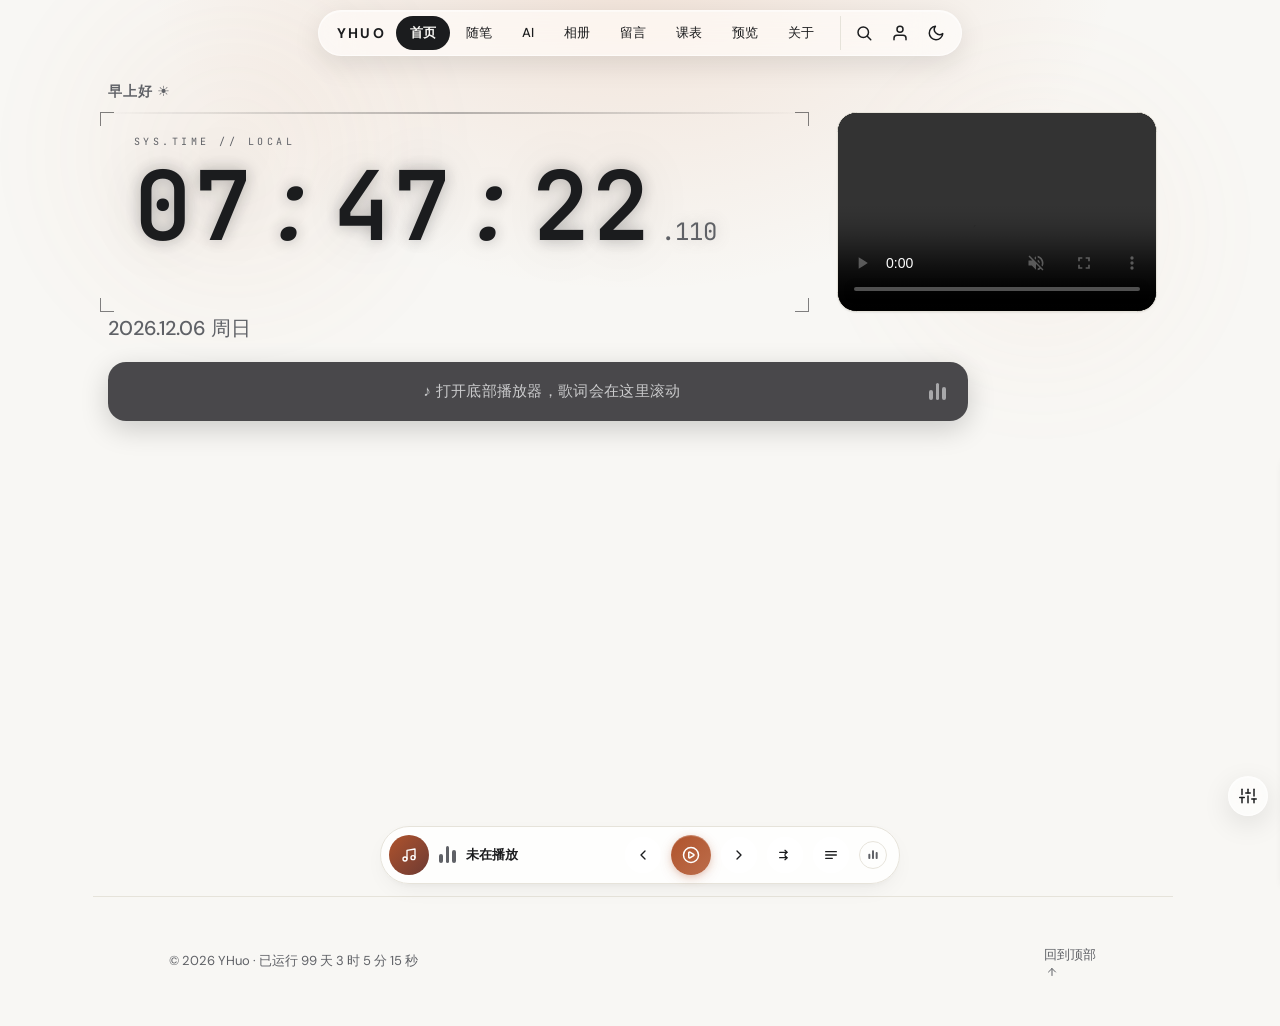
==== index.html @ 3210d2d3 "「前台」主题色板升级为迷你主题预览卡——13 枚纯色圆点改「上条主题色+下底纸底」双色小卡（36×30，现代款圆角/复古四款直角 .sw-retro），一眼看出点了之后页面长什么样；色板行下新增「当前" ====
<!DOCTYPE html>
<html lang="zh-CN" class="light" data-page="home">
<head>
  <meta charset="UTF-8">
  <meta name="viewport" content="width=device-width, initial-scale=1.0">
  <meta name="description" content="YHuo 的个人主页：工具、随笔、课表、AI 助手、音乐，都在这里。">
  <meta property="og:title" content="YHuo — 个人主页">
  <meta property="og:description" content="YHuo 的个人主页：工具、随笔、课表、AI 助手、音乐，都在这里。">
  <meta property="og:type" content="website">
  <meta property="og:url" content="https://190963.xyz/">
  <meta property="og:image" content="https://190963.xyz/images/og-banner.jpg">
  <meta name="twitter:card" content="summary_large_image">
  <link rel="canonical" href="https://190963.xyz/">
  <meta name="theme-color" media="(prefers-color-scheme: light)" content="#f8f7f4">
  <meta name="theme-color" media="(prefers-color-scheme: dark)" content="#000000">
  <link rel="alternate" type="application/rss+xml" title="YHuo 随笔与更新" href="/feed.xml">
  <link rel="icon" type="image/png" href="/assets/icons/favicon.png">
  <link rel="apple-touch-icon" href="/assets/icons/apple-touch-icon.png">
  <title>YHuo — 个人主页</title>
  <!-- 悬停预取（Speculation Rules API，2026-09-10 性能批次）：moderate=悬停/指针按下才预取，保守不费流量；
       document 规则默认只匹配同源文档链接，HTML 是 GET 静态无副作用预取安全，/admin/* 会触发会话故排除，
       /api 是 XHR 不会被命中；不支持的浏览器静默忽略。八页外壳同步块（坑 23），改请八处同步 -->
  <script type="speculationrules">{"prefetch":[{"source":"document","where":{"and":[{"href_matches":"/*"},{"not":{"href_matches":"/admin/*"}}]},"eagerness":"moderate"},{"source":"list","urls":["/docs/","/ai/","/board/","/schedule/","/blog/","/notes/","/album/"],"eagerness":"immediate"}]}</script>
  <link rel="preconnect" href="https://fonts.googleapis.com">
  <link rel="preconnect" href="https://fonts.gstatic.com" crossorigin>
  <link href="https://fonts.googleapis.com/css2?family=DM+Sans:ital,opsz,wght@0,9..40,100..1000;1,9..40,100..1000&family=JetBrains+Mono:wght@100..800&display=swap" rel="stylesheet">
  <!-- 首屏防白闪引导色（2026-09-10 性能批次）：只垫 html 底色防样式加载前白闪，与 site.css 背景变量
       保持一致（:root --background=#f8f7f4 / .dark --background-900=#000000，底色与光晕都画在 html
       画布层、body 透明），改动记得同步；刻意不做完整 critical CSS——抽取越多与 site.css 漂移风险越大 -->
  <style id="boot-css">html{background:#f8f7f4}html.dark{background:#000000}html.dark #iconMoon{display:none}html.dark #iconSun{display:inline}</style>
  <!-- 原为 <style type="text/tailwindcss"> + @theme inline，2026-09-15 摘除 Tailwind 浏览器
       运行时编译器（jsdelivr CDN 同步阻塞，且全站经审计零工具类、@theme 变量无外部消费者）：
       变量块改 :root 原样保留，@layer base preflight 是合法原生 CSS；改这段仍要八页同步（坑 23）-->
<style>
    :root {
      --color-background: var(--apple-background);
      --color-foreground: var(--apple-foreground);
      --color-card: var(--apple-card);
      --color-card-foreground: var(--apple-card-foreground);
      --color-popover: var(--apple-popover);
      --color-popover-foreground: var(--apple-popover-foreground);
      --color-primary: var(--apple-primary);
      --color-primary-foreground: var(--apple-primary-foreground);
      --color-secondary: var(--apple-secondary);
      --color-secondary-foreground: var(--apple-secondary-foreground);
      --color-muted: var(--apple-muted);
      --color-muted-foreground: var(--apple-muted-foreground);
      --color-accent: var(--apple-accent);
      --color-accent-foreground: var(--apple-accent-foreground);
      --color-destructive: var(--apple-destructive);
      --color-destructive-foreground: var(--apple-destructive-foreground);
      --color-border: var(--apple-border);
      --color-input: var(--apple-input);
      --color-ring: var(--apple-ring);
      --radius: var(--apple-radius, 1.2rem);
      --radius-sm: calc(var(--apple-radius, 1.2rem) * 0.6);
      --radius-md: calc(var(--apple-radius, 1.2rem) * 0.85);
      --radius-lg: var(--apple-radius, 1.2rem);
      --radius-xl: calc(var(--apple-radius, 1.2rem) * 1.2);
      --font-sans: DM Sans, ui-sans-serif, sans-serif, system-ui;
      --font-mono: JetBrains Mono, monospace;
      --shadow-sm: 0 1px 2px 0 rgb(0 0 0 / 0.05);
      --shadow: 0 1px 2px -1px rgb(0 0 0 / 0.06), 0 1px 2px -1px rgb(0 0 0 / 0.05);
      --shadow-md: 0 4px 8px -2px rgb(0 0 0 / 0.06), 0 2px 4px -2px rgb(0 0 0 / 0.05);
      --shadow-lg: 0 8px 24px -8px rgb(0 0 0 / 0.08), 0 4px 8px -4px rgb(0 0 0 / 0.05);
      --shadow-xl: 0 16px 40px -10px rgb(0 0 0 / 0.10), 0 8px 16px -8px rgb(0 0 0 / 0.06);
    }
    @layer base {
      *, *::before, *::after { box-sizing: border-box; }
      html { -webkit-text-size-adjust: 100%; tab-size: 4; }
      body { margin: 0; background: var(--apple-background); color: var(--apple-foreground); font-family: var(--font-sans); -webkit-font-smoothing: antialiased; -moz-osx-font-smoothing: grayscale; }
      hr { height: 0; color: inherit; border-top-width: 1px; }
      abbr:where([title]) { text-decoration: underline dotted; }
      h1, h2, h3, h4, h5, h6 { font-size: inherit; font-weight: inherit; }
      a { color: inherit; text-decoration: inherit; }
      b, strong { font-weight: bolder; }
      code, kbd, samp, pre { font-family: var(--font-mono); font-size: 1em; }
      small { font-size: 80%; }
      sub, sup { font-size: 75%; line-height: 0; position: relative; vertical-align: baseline; }
      sub { bottom: -0.25em; }
      sup { top: -0.5em; }
      table { text-indent: 0; border-color: inherit; border-collapse: collapse; }
      button, input, optgroup, select, textarea { font-family: inherit; font-feature-settings: inherit; font-variation-settings: inherit; font-size: 100%; font-weight: inherit; line-height: inherit; color: inherit; margin: 0; padding: 0; }
      button, select { text-transform: none; }
      button, [type='button'], [type='reset'], [type='submit'] { -webkit-appearance: button; }
      ::-webkit-file-upload-button { -webkit-appearance: button; font: inherit; }
      :-moz-focusring { outline: auto; }
      :-moz-ui-invalid { box-shadow: none; }
      progress { vertical-align: baseline; }
      ::-webkit-inner-spin-button, ::-webkit-outer-spin-button { height: auto; }
      [type='search'] { -webkit-appearance: textfield; outline-offset: -2px; }
      ::-webkit-search-decoration { -webkit-appearance: none; }
      summary { display: list-item; }
      blockquote, dl, dd, h1, h2, h3, h4, h5, h6, hr, figure, p, pre { margin: 0; }
      fieldset { margin: 0; padding: 0; }
      legend { padding: 0; }
      ol, ul, menu { list-style: none; margin: 0; padding: 0; }
      dialog { padding: 0; }
      textarea { resize: vertical; }
      input::placeholder, textarea::placeholder { opacity: 1; color: color-mix(in srgb, currentColor 50%, transparent); }
      button, [role="button"] { cursor: pointer; }
      :disabled { cursor: default; }
      img, svg, video, canvas, audio, iframe, embed, object { display: block; vertical-align: middle; }
      img, video { max-width: 100%; height: auto; }
      [hidden]:where(:not([hidden="until-found"])) { display: none !important; }
    }
  </style>
  <link rel="stylesheet" href="/assets/site.css">
  <script>
    // 功能开关首屏预隐藏：读上次缓存的 flags，在 body 渲染前给 <html> 打 ff-* 类，关掉的界面/模块从第一帧就不出现。
    // 缓存由 applyFeatureFlags（/api/settings）与 fetchAiConfig（/api/ai/config）每次成功拉取后刷新；
    // 首次到访无缓存：先打 ff-*-boot-hide 把可选功能藏住（默认先藏、配置到了再放行），
    // settings/AI 配置到达后由 applyFeatureFlags/fetchAiConfig 摘掉；接口失败或 3 秒超时兜底放行。
    try {
      var _ff = JSON.parse(localStorage.getItem('yhuoFlags') || 'null');
      window.__FF_CACHE = (_ff && typeof _ff === 'object') ? _ff : null; // 同步暴露：pjax 关页守卫等启动期判断按缓存先行
      var _fc = document.documentElement.classList;
      // 深色主题首屏预应用（与 common.js applyTheme 同口径：存了用存的，没存跟系统）：
      // 主题原本要等 common.js 才落地，深色用户整页加载会先闪一帧浅色底
      try {
        var _th = localStorage.getItem('apple-theme');
        if (_th === 'dark' || (!_th && window.matchMedia && matchMedia('(prefers-color-scheme: dark)').matches)) _fc.add('dark');
      } catch (e2) {}
      var _hasFlags = false;
      if (_ff && typeof _ff === 'object') {
        _hasFlags = true;
        if (_ff.docs === false) _fc.add('ff-docs-off');
        if (_ff.album === false) _fc.add('ff-album-off');
        if (_ff.video === false) _fc.add('ff-video-off');
      }
      var _ai = localStorage.getItem('yhuoAiOff');
      if (_ai === '1') _fc.add('ff-ai-off');
      if (!_hasFlags) _fc.add('ff-boot-hide');
      if (_ai !== '0' && _ai !== '1') _fc.add('ff-ai-boot-hide');
      // 播放器样式首屏预切：上次是"悬浮播放器"就先挂 using-blog-player（藏迷你条），
      // 配置到达后由 applyPlayerMode 校正，防迷你条先闪一下再换
      if (localStorage.getItem('yhuoPlayerMode') === 'blog') _fc.add('using-blog-player');
      // 滚动模糊揭示门控（common.js 顶部同名模块 / site.css「滚动模糊揭示」段）：JS 可用且未开启
      // 「减少动态效果」才打 fx-reveal，CSS 只认这个类——无 JS 内容常显；common.js 启动会打
      // __fxRevealBoot 标记，3 秒没等到就摘类兜底放行（防脚本加载失败把内容永远藏住）
      if (window.matchMedia && !matchMedia('(prefers-reduced-motion: reduce)').matches) {
        _fc.add('fx-reveal');
        setTimeout(function () { if (!window.__fxRevealBoot) _fc.remove('fx-reveal'); }, 3000);
      }
      setTimeout(function () { _fc.remove('ff-boot-hide', 'ff-ai-boot-hide'); }, 3000); // 兜底：接口无响应也放行
    } catch (e) {}
  </script>
  <script>
    // 全屏开场动画·首帧判定（2026-10-04，八页外壳同步，坑 23；2026-10-06 四处修订）
    //
    // ⚠️⚠️ 临时改法：本地测试用「每次进入都演」——2026-10-06 站长要求（原本是会话一次）
    //    做法= 摘掉 yhuoIntroDone 会话旗标的读写两行。回退= 把下面 if 里的
    //      '&& !sessionStorage.getItem(...)' 与 setItem 那行加回来（见 git diff 里的删除行）。
    //    ⚠️ 这个改法只适合本地反复看效果，**上线前必须回退**，否则真实访客每次刷新都被挡 1.1 秒。
    //
    // 判定在这里做——不是带锚点的深链（#note-<id> 等分享落地不垫演出）、没开「减少动态效果」、
    // 后台功能开关未关掉开场动画（读上面功能开关块已同步暴露的 window.__FF_CACHE.intro，缺省开；
    // 首访无缓存时按开处理——与 docs/album/weather 等既有开关同一套机制），才给 <html> 打
    // intro-pending：site.css「开场动画」段的封面（纸底+暖橙光晕，与画布层同源）从第一帧盖住站点；
    // 字标与揭幕由 common.js 开场段接管。pjax 换页不整页加载天然不触发。
    // 下面这段 9 秒定时器是自含兜底（不依赖 common.js、到点无条件拆解，不读任何信号类）：
    // 万一脚本整个没加载出来，封面最多捂 9 秒必拆，绝不把站点捂死；正常编排约 1.1 秒就拆完，
    // 这个定时器到点只是空跑。
    try {
      if (!(window.__FF_CACHE && window.__FF_CACHE.intro === false) && !location.hash
        && !(window.matchMedia && matchMedia('(prefers-reduced-motion: reduce)').matches)) {
        document.documentElement.classList.add('intro-pending');
        setTimeout(function () {
          document.documentElement.classList.remove('intro-pending', 'intro-out', 'intro-skip');
          var _iv = document.getElementById('introRoot');
          if (_iv && _iv.parentNode) _iv.parentNode.removeChild(_iv);
        }, 9000);
      }
    } catch (e) {}
  </script>
</head>
<body>

  <!-- 阅读进度条 -->
  <div class="progress-bar" id="progressBar" role="progressbar" aria-label="阅读进度"></div>

  <!-- 自定义背景层 -->
  <div class="bg-layer" id="bgLayer" aria-hidden="true"><div class="bg-dim" id="bgDimLayer"></div></div>
  <div class="fx-meteors" data-fx-meteors aria-hidden="true"></div>

  <!-- 顶部导航：居中悬浮胶囊（毛玻璃 + 内高光，滚动加深投影）；胶囊外区域点击穿透 -->
  <header class="site-header" id="siteHeader">
    <div class="header-pill">
      <button class="nav-toggle" id="navToggle" type="button" aria-label="打开导航菜单" aria-expanded="false" aria-controls="navDrawer">
        <svg width="18" height="18" viewBox="0 0 24 24" fill="none" stroke="currentColor" stroke-width="2" stroke-linecap="round" stroke-linejoin="round" aria-hidden="true"><path d="M4 7h16M4 12h16M4 17h16"/></svg>
      </button>
      <a class="logo" href="/" aria-label="回到首页">YHuo</a>
    <nav class="site-nav" aria-label="主导航">
      <a href="/" class="nav-link active" data-target="home" aria-current="page">首页</a>
      <a href="/notes/" class="nav-link" id="notesBtn">随笔</a>
      <a href="/ai/" class="nav-link ai-entry" id="aiBtn">AI</a>
      <a href="/album/" class="nav-link" id="albumBtn">相册</a>
      <a href="/board/" class="nav-link" id="boardBtn">留言</a>
      <a href="/schedule/" class="nav-link" id="scheduleBtn">课表</a>
      <a href="/blog/" class="nav-link" id="blogBtn">预览</a>
      <a href="/docs/" class="nav-link" id="docsBtn">关于</a>
    </nav>
      <div class="header-actions">
        <button class="search-toggle" id="searchToggle" type="button" aria-label="搜索（Ctrl+K）" title="搜索（Ctrl+K）">
          <svg width="18" height="18" viewBox="0 0 24 24" fill="none" stroke="currentColor" stroke-width="2" stroke-linecap="round" stroke-linejoin="round" aria-hidden="true"><circle cx="11" cy="11" r="7"/><path d="m21 21-4.3-4.3"/></svg>
        </button>
        <button class="login-toggle" id="loginToggle" type="button" aria-label="登录选项" title="登录选项">
          <svg class="login-default-icon" width="18" height="18" viewBox="0 0 24 24" fill="none" stroke="currentColor" stroke-width="2" stroke-linecap="round" stroke-linejoin="round" aria-hidden="true"><path d="M20 21v-2a4 4 0 0 0-4-4H8a4 4 0 0 0-4 4v2"/><circle cx="12" cy="7" r="4"/></svg>
          <span class="avatar-letter" id="avatarLetter" aria-hidden="true"></span>
          <img class="avatar-img" id="avatarImg" alt="">
        </button>
        <button class="theme-toggle" id="themeToggle" type="button" aria-label="切换深色模式">
        <span id="iconMoon" class="svg-icon" width="18" height="18" aria-hidden="true">
          <svg width="18" height="18" viewBox="0 0 24 24" fill="none" stroke="currentColor" stroke-width="2" stroke-linecap="round" stroke-linejoin="round"><path d="M21 12.79A9 9 0 1 1 11.21 3 7 7 0 0 0 21 12.79z"/></svg>
        </span>
        <span id="iconSun" class="svg-icon" width="18" height="18" aria-hidden="true" hidden>
          <svg width="18" height="18" viewBox="0 0 24 24" fill="none" stroke="currentColor" stroke-width="2" stroke-linecap="round" stroke-linejoin="round"><circle cx="12" cy="12" r="4"/><path d="M12 2v2M12 20v2M4.93 4.93l1.41 1.41M17.66 17.66l1.41 1.41M2 12h2M20 12h2M6.34 17.66l-1.41 1.41M19.07 4.93l-1.41 1.41"/></svg>
        </span>
      </button>
      </div>
    </div>
  </header>

  <!-- 窄屏导航抽屉（≤900px 汉堡唤出，与后台窄屏侧栏抽屉同模式；>900px 纯 CSS 藏起不可用） -->
  <div class="nav-drawer-mask" id="navDrawerMask" aria-hidden="true"></div>
  <aside class="nav-drawer" id="navDrawer" aria-label="导航菜单" aria-hidden="true">
    <div class="nav-drawer-head">
      <span class="nav-drawer-logo">YHuo</span>
      <button class="nav-drawer-close" id="navDrawerClose" type="button" aria-label="关闭导航菜单">
        <svg width="18" height="18" viewBox="0 0 24 24" fill="none" stroke="currentColor" stroke-width="2" stroke-linecap="round" stroke-linejoin="round" aria-hidden="true"><path d="M18 6 6 18M6 6l12 12"/></svg>
      </button>
    </div>
    <nav class="nav-drawer-links" aria-label="站内页面">
      <a href="/" class="nav-drawer-link" data-target="home"><svg class="nav-drawer-ico" width="18" height="18" viewBox="0 0 24 24" fill="none" stroke="currentColor" stroke-width="2" stroke-linecap="round" stroke-linejoin="round" aria-hidden="true"><path d="M3 10.5 12 3l9 7.5"/><path d="M5 9.5V21h5v-6h4v6h5V9.5"/></svg><span>首页</span><svg class="nav-drawer-chev" width="14" height="14" viewBox="0 0 24 24" fill="none" stroke="currentColor" stroke-width="2" stroke-linecap="round" stroke-linejoin="round" aria-hidden="true"><path d="m9 18 6-6-6-6"/></svg></a>
      <a href="/notes/" class="nav-drawer-link" data-target="notes"><svg class="nav-drawer-ico" width="18" height="18" viewBox="0 0 24 24" fill="none" stroke="currentColor" stroke-width="2" stroke-linecap="round" stroke-linejoin="round" aria-hidden="true"><path d="M12 20h9"/><path d="M16.5 3.5a2.1 2.1 0 0 1 3 3L7 19l-4 1 1-4Z"/></svg><span>随笔</span><svg class="nav-drawer-chev" width="14" height="14" viewBox="0 0 24 24" fill="none" stroke="currentColor" stroke-width="2" stroke-linecap="round" stroke-linejoin="round" aria-hidden="true"><path d="m9 18 6-6-6-6"/></svg></a>
      <a href="/ai/" class="nav-drawer-link" data-target="ai"><svg class="nav-drawer-ico" width="18" height="18" viewBox="0 0 24 24" fill="none" stroke="currentColor" stroke-width="2" stroke-linecap="round" stroke-linejoin="round" aria-hidden="true"><path d="M12 3l1.9 5.1L19 10l-5.1 1.9L12 17l-1.9-5.1L5 10l5.1-1.9Z"/><path d="M19 15l.7 1.8L21.5 17.5l-1.8.7L19 20l-.7-1.8L16.5 17.5l1.8-.7Z"/></svg><span>AI</span><svg class="nav-drawer-chev" width="14" height="14" viewBox="0 0 24 24" fill="none" stroke="currentColor" stroke-width="2" stroke-linecap="round" stroke-linejoin="round" aria-hidden="true"><path d="m9 18 6-6-6-6"/></svg></a>
      <a href="/album/" class="nav-drawer-link" data-target="album"><svg class="nav-drawer-ico" width="18" height="18" viewBox="0 0 24 24" fill="none" stroke="currentColor" stroke-width="2" stroke-linecap="round" stroke-linejoin="round" aria-hidden="true"><rect x="3" y="3" width="18" height="18" rx="2"/><circle cx="8.5" cy="8.5" r="1.5"/><path d="m21 15-5-5L5 21"/></svg><span>相册</span><svg class="nav-drawer-chev" width="14" height="14" viewBox="0 0 24 24" fill="none" stroke="currentColor" stroke-width="2" stroke-linecap="round" stroke-linejoin="round" aria-hidden="true"><path d="m9 18 6-6-6-6"/></svg></a>
      <a href="/board/" class="nav-drawer-link" data-target="board"><svg class="nav-drawer-ico" width="18" height="18" viewBox="0 0 24 24" fill="none" stroke="currentColor" stroke-width="2" stroke-linecap="round" stroke-linejoin="round" aria-hidden="true"><path d="M21 15a2 2 0 0 1-2 2H7l-4 4V5a2 2 0 0 1 2-2h14a2 2 0 0 1 2 2z"/></svg><span>留言</span><svg class="nav-drawer-chev" width="14" height="14" viewBox="0 0 24 24" fill="none" stroke="currentColor" stroke-width="2" stroke-linecap="round" stroke-linejoin="round" aria-hidden="true"><path d="m9 18 6-6-6-6"/></svg></a>
      <a href="/schedule/" class="nav-drawer-link" data-target="schedule"><svg class="nav-drawer-ico" width="18" height="18" viewBox="0 0 24 24" fill="none" stroke="currentColor" stroke-width="2" stroke-linecap="round" stroke-linejoin="round" aria-hidden="true"><path d="M8 2v4M16 2v4M3 10h18"/><rect x="3" y="4" width="18" height="18" rx="2"/></svg><span>课表</span><svg class="nav-drawer-chev" width="14" height="14" viewBox="0 0 24 24" fill="none" stroke="currentColor" stroke-width="2" stroke-linecap="round" stroke-linejoin="round" aria-hidden="true"><path d="m9 18 6-6-6-6"/></svg></a>
      <a href="/blog/" class="nav-drawer-link" data-target="blog"><svg class="nav-drawer-ico" width="18" height="18" viewBox="0 0 24 24" fill="none" stroke="currentColor" stroke-width="2" stroke-linecap="round" stroke-linejoin="round" aria-hidden="true"><path d="M1 12s4-8 11-8 11 8 11 8-4 8-11 8-11-8-11-8z"/><circle cx="12" cy="12" r="3"/></svg><span>预览</span><svg class="nav-drawer-chev" width="14" height="14" viewBox="0 0 24 24" fill="none" stroke="currentColor" stroke-width="2" stroke-linecap="round" stroke-linejoin="round" aria-hidden="true"><path d="m9 18 6-6-6-6"/></svg></a>
      <a href="/docs/" class="nav-drawer-link" data-target="docs"><svg class="nav-drawer-ico" width="18" height="18" viewBox="0 0 24 24" fill="none" stroke="currentColor" stroke-width="2" stroke-linecap="round" stroke-linejoin="round" aria-hidden="true"><circle cx="12" cy="12" r="10"/><path d="M12 16v-4M12 8h.01"/></svg><span>关于</span><svg class="nav-drawer-chev" width="14" height="14" viewBox="0 0 24 24" fill="none" stroke="currentColor" stroke-width="2" stroke-linecap="round" stroke-linejoin="round" aria-hidden="true"><path d="m9 18 6-6-6-6"/></svg></a>
    </nav>
    <div class="nav-drawer-foot" aria-hidden="true">© YHuo</div>
  </aside>

  <main class="page-main">
    <!-- 顶部锚点 -->
    <div id="home"></div>

      <!-- Hero / 时钟区域 -->
      <section class="hero-section" aria-label="本地时间">
        <!-- 视差光斑：纯装饰，默认态全在 CSS（site.css 末段）；指针跟随在 common.js 首页模块——
             transform 只加在光斑自身（普通绝对定位、无 fixed 后代），绝不加到 hero 容器/main（坑 22/28） -->
        <i class="hero-glow hero-glow--clock" aria-hidden="true"></i>
        <i class="hero-glow hero-glow--video" aria-hidden="true"></i>
        <p class="hero-greeting" id="heroGreeting">你好</p>
        <div class="hero-row">
          <div class="clock-hud">
            <i class="hud-corner tl" aria-hidden="true"></i><i class="hud-corner tr" aria-hidden="true"></i><i class="hud-corner bl" aria-hidden="true"></i><i class="hud-corner br" aria-hidden="true"></i>
            <p class="hud-label">SYS.TIME // LOCAL</p>
            <div class="clock-display">
              <span class="clock-seg" id="clockH">00</span><i class="clock-colon">:</i><span class="clock-seg" id="clockM">00</span><i class="clock-colon">:</i><span class="clock-seg" id="clockS">00</span><span class="clock-ms" id="clockMs">.000</span>
            </div>
            <span class="scanline" aria-hidden="true"></span>
          </div>
          <!-- 视频轮播卡片：video 文件夹里的视频依次循环播放 -->
          <div class="video-box">
            <video id="homeVideo" muted playsinline controls preload="metadata"></video>
          </div>
        </div>
        <p class="clock-date" id="clockDate">--</p>
        <!-- 今日印记（2026-09-17，创意集 1.2/1.3）：节气红章 + 流星雨极大预告，common.js 按当日历法填充；
             平日整块保持 hidden（hidden 属性控制显隐）；元素只在首页 main 里，不进外壳（坑 23 免同步） -->
        <div class="hero-marks" id="heroMarks" hidden></div>
        <!-- 天气胶囊：Open-Meteo 免费接口，点击换城市；加载失败静默隐藏 -->
        <button class="weather-chip" id="weatherChip" type="button" title="点击更换城市">
          <span class="weather-icon" id="weatherIcon" aria-hidden="true">☀️</span>
          <span class="weather-text" id="weatherText">--</span>
        </button>
        <p class="hero-quote" id="heroQuote"><span id="heroQuoteText"></span><i class="hq-cursor" aria-hidden="true"></i></p>
        <!-- 歌词横条：播放时显示同步歌词（后台曲库自带的 .lrc 或 music/ 同名 .lrc），打字机逐字打出当前句；
             无歌词降级显示歌名占位；从未播放时显示待机提示（一言在上方胶囊，不在此重复） -->
        <div class="lyric-bar" id="lyricBar" role="status" aria-live="polite">
          <span class="lyric-dots" id="lyricDots" aria-hidden="true"><i></i><i></i><i></i><i></i><i></i></span>
          <span class="lyric-line"><span id="lyricText"></span><i class="lyric-cursor" id="lyricCursor" aria-hidden="true"></i></span>
          <span class="lyric-eq" aria-hidden="true"><i></i><i></i><i></i></span>
        </div>
      </section>

      <!-- 首页内容区（2026-09-11）：hero 之下的「门面」层——最新随笔 / 快捷入口 / 站点数据行。
           数据全部异步：随笔走 /api/notes → notes/notes.json 回落（与随笔页同一条数据链），
           统计走 /api/summary（与关于页数据卡同源）；失败各自静默收起，不阻塞首屏。
           只动首页 main，不碰八页外壳（坑 23 免同步）；.apple-card 自动进滚动模糊揭示清单 -->
      <section class="home-lower" id="homeLower" aria-label="站点内容与快捷入口">
        <div class="home-lower-grid">
          <div class="apple-card home-notes-card" id="homeNotesCard">
            <div class="card-padding">
              <p class="card-eyebrow">最新随笔 · NOTES</p>
              <ul class="home-notes-list is-loading" id="homeNotesList" aria-label="最新随笔">
                <li aria-hidden="true"></li><li aria-hidden="true"></li><li aria-hidden="true"></li>
              </ul>
              <p class="empty-hint" id="homeNotesEmpty" hidden>随笔清单加载失败。</p>
              <a class="home-more-link" href="/notes/">去随笔页看全部 →</a>
            </div>
          </div>
          <div class="apple-card home-entry-card">
            <div class="card-padding">
              <p class="card-eyebrow">快捷入口 · EXPLORE</p>
              <div class="home-entry-grid">
                <a class="home-entry" href="/notes/" data-target="notes">
                  <svg width="17" height="17" viewBox="0 0 24 24" fill="none" stroke="currentColor" stroke-width="2" stroke-linecap="round" stroke-linejoin="round" aria-hidden="true"><path d="M12 20h9"/><path d="M16.5 3.5a2.1 2.1 0 0 1 3 3L7 19l-4 1 1-4Z"/></svg>
                  <span class="he-name">随笔</span>
                  <span class="he-desc">碎碎念与日常记录</span>
                  <span class="he-arrow" aria-hidden="true">↗</span>
                </a>
                <a class="home-entry" href="/board/" data-target="board">
                  <svg width="17" height="17" viewBox="0 0 24 24" fill="none" stroke="currentColor" stroke-width="2" stroke-linecap="round" stroke-linejoin="round" aria-hidden="true"><path d="M21 15a2 2 0 0 1-2 2H7l-4 4V5a2 2 0 0 1 2-2h14a2 2 0 0 1 2 2z"/></svg>
                  <span class="he-name">留言</span>
                  <span class="he-desc">来说点什么吧</span>
                  <span class="he-arrow" aria-hidden="true">↗</span>
                </a>
                <a class="home-entry" href="/album/" data-target="album">
                  <svg width="17" height="17" viewBox="0 0 24 24" fill="none" stroke="currentColor" stroke-width="2" stroke-linecap="round" stroke-linejoin="round" aria-hidden="true"><rect x="3" y="3" width="18" height="18" rx="2" ry="2"/><circle cx="9" cy="9" r="2"/><path d="m21 15-3.086-3.086a2 2 0 0 0-2.828 0L6 21"/></svg>
                  <span class="he-name">相册</span>
                  <span class="he-desc">照片与收藏</span>
                  <span class="he-arrow" aria-hidden="true">↗</span>
                </a>
                <a class="home-entry" href="/schedule/" data-target="schedule">
                  <svg width="17" height="17" viewBox="0 0 24 24" fill="none" stroke="currentColor" stroke-width="2" stroke-linecap="round" stroke-linejoin="round" aria-hidden="true"><rect x="3" y="4" width="18" height="18" rx="2" ry="2"/><line x1="16" y1="2" x2="16" y2="6"/><line x1="8" y1="2" x2="8" y2="6"/><line x1="3" y1="10" x2="21" y2="10"/></svg>
                  <span class="he-name">课表</span>
                  <span class="he-desc">本周课程与提醒</span>
                  <span class="he-arrow" aria-hidden="true">↗</span>
                </a>
                <a class="home-entry" href="/ai/" data-target="ai">
                  <svg width="17" height="17" viewBox="0 0 24 24" fill="none" stroke="currentColor" stroke-width="2" stroke-linecap="round" stroke-linejoin="round" aria-hidden="true"><path d="M12 3l1.9 5.1L19 10l-5.1 1.9L12 17l-1.9-5.1L5 10l5.1-1.9Z"/><path d="M19 15l.7 1.8L21.5 17.5l-1.8.7L19 20l-.7-1.8L16.5 17.5l1.8-.7Z"/></svg>
                  <span class="he-name">AI</span>
                  <span class="he-desc">多模型流式对话</span>
                  <span class="he-arrow" aria-hidden="true">↗</span>
                </a>
              </div>
            </div>
          </div>
        </div>
        <!-- 站点数据行：/api/summary 到达后填充显示，失败保持 hidden（与关于页数据卡「失败整卡隐藏」同口径） -->
        <p class="home-stats" id="homeStats" hidden></p>
      </section>
  </main>

  <!-- 外观设置抽屉：默认靠右隐藏，点击箭头弹出 -->
  <div class="appear-dock" id="appearDock">
    <div class="apple-card appear-panel" role="region" aria-label="外观设置">
      <div class="card-padding">
        <p class="card-eyebrow">外观 · APPEARANCE</p>

        <p class="appear-label">主题色</p>
        <div class="swatch-row">
          <button class="swatch active" data-accent="terracotta" style="--sw: #b0532b; --sw2: #f8f7f4" type="button" aria-label="陶土色主题"></button>
          <button class="swatch" data-accent="purple" style="--sw: #8b5cf6; --sw2: #f8f7f4" type="button" aria-label="紫色主题"></button>
          <button class="swatch" data-accent="pink" style="--sw: #ec4899; --sw2: #f8f7f4" type="button" aria-label="粉色主题"></button>
          <button class="swatch" data-accent="green" style="--sw: #10b981; --sw2: #f8f7f4" type="button" aria-label="绿色主题"></button>
          <button class="swatch" data-accent="orange" style="--sw: #f59e0b; --sw2: #f8f7f4" type="button" aria-label="橙色主题"></button>
          <button class="swatch" data-accent="qinghua" style="--sw: #2f5f96; --sw2: #f6f7f9" type="button" aria-label="青花主题"></button>
          <button class="swatch" data-accent="celadon" style="--sw: #5d8a72; --sw2: #f4f6f2" type="button" aria-label="青瓷主题"></button>
          <button class="swatch" data-accent="ink" style="--sw: #292524; --sw2: #f7f6f3" type="button" aria-label="水墨主题"></button>
          <button class="swatch" data-accent="coffee" style="--sw: #7c5e3d; --sw2: #f9f5ee" type="button" aria-label="焙茶主题"></button>
          <button class="swatch sw-retro" data-accent="win98" style="--sw: #000080; --sw2: #c0c0c0" type="button" aria-label="Win98主题"></button>
          <button class="swatch sw-retro" data-accent="portal" style="--sw: #1f3a60; --sw2: #e8f0f8" type="button" aria-label="早期门户主题"></button>
          <button class="swatch sw-retro" data-accent="crt" style="--sw: #33ff66; --sw2: #0a120a" type="button" aria-label="CRT终端主题"></button>
          <button class="swatch sw-retro" data-accent="oldbook" style="--sw: #6b3f2a; --sw2: #f4ecd8" type="button" aria-label="老书纸主题"></button>
</div>
        <p class="swatch-name">当前主题：<b id="accentName">陶土</b></p>


        <p class="appear-label">自定义背景</p>
        <div class="bg-actions">
          <button class="appear-btn" id="bgUploadBtn" type="button">选择图片…</button>
          <button class="appear-btn" id="bgClearBtn" type="button">恢复默认</button>
          <label class="dim-row">背景变暗 <input type="range" id="bgDim" min="0" max="70" value="25"></label>
          <label class="dim-row">背景模糊 <input type="range" id="bgBlur" min="0" max="30" value="0"></label>
          <button class="appear-btn" id="bgBlurFollow" type="button" hidden style="margin-top:8px">跟随站点默认</button>
        </div>
        <input type="file" id="bgInput" accept="image/*" hidden>

        <p class="appear-hint">背景图保存在本地浏览器中，仅自己可见。</p>
      </div>
    </div>
    <button class="appear-tab" id="appearTab" type="button" aria-label="外观设置" title="外观设置" aria-expanded="false">
      <svg class="svg-icon" width="18" height="18" viewBox="0 0 24 24" fill="none" stroke="currentColor" stroke-width="2" stroke-linecap="round" stroke-linejoin="round" aria-hidden="true"><line x1="4" y1="21" x2="4" y2="14"/><line x1="4" y1="10" x2="4" y2="3"/><line x1="12" y1="21" x2="12" y2="12"/><line x1="12" y1="8" x2="12" y2="3"/><line x1="20" y1="21" x2="20" y2="16"/><line x1="20" y1="12" x2="20" y2="3"/><line x1="1" y1="14" x2="7" y2="14"/><line x1="9" y1="8" x2="15" y2="8"/><line x1="17" y1="16" x2="23" y2="16"/></svg>
    </button>
  </div>

  <!-- 个人中心下拉菜单：点击顶栏头像展开（body.profile-open 控制），未登录点头像走登录卡片 -->
  <div class="profile-dock" id="profileDock">
    <div class="apple-card profile-panel" id="profilePanel" role="region" aria-label="个人中心">
      <div class="profile-head">
        <div class="profile-avatar" id="profileAvatar" role="button" tabindex="0" title="更换头像">
          <img class="profile-avatar-img" id="profileAvatarImg" alt="头像">
          <span class="profile-avatar-letter" id="profileAvatarLetter" aria-hidden="true"></span>
          <span class="profile-avatar-mask" aria-hidden="true">更换</span>
        </div>
        <div class="profile-info">
          <p class="profile-name" id="profileName">未登录</p>
          <p class="profile-status" id="profileStatus"></p>
        </div>
      </div>

      <p class="profile-hint" id="profileHint">游客模式下无法设置头像，登录后即可上传。</p>
      <p class="profile-msg" id="profileMsg"></p>

      <div class="profile-menu">
        <button class="profile-menu-item member-only" id="profileHomeBtn" type="button">
          <svg class="svg-icon" width="15" height="15" viewBox="0 0 24 24" fill="none" stroke="currentColor" stroke-width="2" stroke-linecap="round" stroke-linejoin="round" aria-hidden="true"><path d="M19 21v-2a4 4 0 0 0-4-4H9a4 4 0 0 0-4 4v2"/><circle cx="12" cy="7" r="4"/></svg>
          我的主页
        </button>
        <button class="profile-menu-item member-only" id="avatarChangeBtn" type="button">
          <svg class="svg-icon" width="15" height="15" viewBox="0 0 24 24" fill="none" stroke="currentColor" stroke-width="2" stroke-linecap="round" stroke-linejoin="round" aria-hidden="true"><path d="M14.5 4h-5C7.4 4 6.4 5 6.4 7.2v9.6C6.4 19 7.4 20 9.5 20h5c2.1 0 3.1-1 3.1-3.2V7.2C17.6 5 16.6 4 14.5 4z"/><circle cx="12" cy="10" r="1.6"/><path d="m8.4 16.4 2.2-2.2a1 1 0 0 1 1.4 0l2.2 2.2"/></svg>
          更换头像
        </button>
        <button class="profile-menu-item member-only remove-only" id="avatarRemoveBtn" type="button">
          <svg class="svg-icon" width="15" height="15" viewBox="0 0 24 24" fill="none" stroke="currentColor" stroke-width="2" stroke-linecap="round" stroke-linejoin="round" aria-hidden="true"><path d="M3 6h18"/><path d="M19 6v14a2 2 0 0 1-2 2H7a2 2 0 0 1-2-2V6"/><path d="M8 6V4a2 2 0 0 1 2-2h4a2 2 0 0 1 2 2v2"/><line x1="10" x2="10" y1="11" y2="17"/><line x1="14" x2="14" y1="11" y2="17"/></svg>
          移除头像
        </button>
        <div class="profile-menu-sep" aria-hidden="true"></div>
        <button class="profile-menu-item danger" id="profileLogoutBtn" type="button">
          <svg class="svg-icon" width="15" height="15" viewBox="0 0 24 24" fill="none" stroke="currentColor" stroke-width="2" stroke-linecap="round" stroke-linejoin="round" aria-hidden="true"><path d="M9 21H5a2 2 0 0 1-2-2V5a2 2 0 0 1 2-2h4"/><path d="m16 17 5-5-5-5"/><line x1="21" x2="9" y1="12" y2="12"/></svg>
          退出登录
        </button>
      </div>
      <input type="file" id="avatarInput" accept=".jpg,.jpeg,.png,.gif,.webp,image/jpeg,image/png,image/gif,image/webp" hidden>
    </div>
  </div>

  <!-- 管理员欢迎浮窗：管理员账密登录或检测到已有管理员会话时，顶部弹出（同会话只弹一次） -->
  <div class="admin-toast" id="adminToast" role="status" aria-live="polite">
    <span class="admin-toast-text" id="adminToastText">欢迎回来，管理员</span>
    <button class="appear-btn admin-toast-btn" id="adminToastAdminBtn" type="button">进入后台</button>
    <button class="admin-toast-close" id="adminToastClose" type="button" aria-label="关闭欢迎浮窗">
      <svg width="14" height="14" viewBox="0 0 24 24" fill="none" stroke="currentColor" stroke-width="2" stroke-linecap="round" stroke-linejoin="round" aria-hidden="true"><path d="M18 6 6 18M6 6l12 12"/></svg>
    </button>
  </div>

  <!-- 页脚 -->
  <footer class="site-footer">
    <p>&copy; <span id="footYear">2026</span> YHuo<span class="uptime" id="siteUptime" title="自 2026-08-29 起运行"> · 已运行 0 天 0 时 0 分 0 秒</span><span class="uptime" id="visitCount" hidden></span></p>
    <a href="#home" id="footerTop">回到顶部 <svg class="svg-icon inline-arrow" width="12" height="12" viewBox="0 0 24 24" fill="none" stroke="currentColor" stroke-width="2" stroke-linecap="round" stroke-linejoin="round" aria-hidden="true"><path d="m5 12 7-7 7 7"/><path d="M12 19V5"/></svg></a>
  </footer>

  <!-- 回到顶部按钮 -->
  <button class="back-top" id="backTop" type="button" aria-label="回到顶部">
    <svg class="svg-icon" width="20" height="20" viewBox="0 0 24 24" fill="none" stroke="currentColor" stroke-width="2" stroke-linecap="round" stroke-linejoin="round" aria-hidden="true"><path d="m5 12 7-7 7 7"/><path d="M12 19V5"/></svg>
  </button>

  <!-- 底部悬浮迷你播放器（滚出音乐卡片后显示） -->
  <!-- 悬浮音乐播放器（博客款）：后台切到"悬浮播放器"时显示，替代迷你播放条 -->
  <div class="music-player" data-music-player><section id="music-player-panel" class="music-player__panel" data-music-panel aria-label="音乐播放器" aria-hidden="true" inert><header class="music-player__header"><div class="music-player__playing-state"><span class="music-player__icon music-player__status-icon" aria-hidden="true"><svg xmlns="http://www.w3.org/2000/svg" viewBox="0 0 256 256" fill="currentColor"><path d="M56,96v64a8,8,0,0,1-16,0V96a8,8,0,0,1,16,0ZM88,24a8,8,0,0,0-8,8V224a8,8,0,0,0,16,0V32A8,8,0,0,0,88,24Zm40,32a8,8,0,0,0-8,8V192a8,8,0,0,0,16,0V64A8,8,0,0,0,128,56Zm40,32a8,8,0,0,0-8,8v64a8,8,0,0,0,16,0V96A8,8,0,0,0,168,88Zm40-16a8,8,0,0,0-8,8v96a8,8,0,0,0,16,0V80A8,8,0,0,0,208,72Z"/></svg></span><span class="music-player__status" data-music-status aria-live="polite">正在读取曲库…</span></div><div class="music-player__header-actions"><button type="button" data-music-mute aria-label="静音" title="静音" disabled><span class="music-player__icon music-player__volume-icon" aria-hidden="true"><svg xmlns="http://www.w3.org/2000/svg" viewBox="0 0 256 256" fill="currentColor"><path d="M155.51,24.81a8,8,0,0,0-8.42.88L77.25,80H32A16,16,0,0,0,16,96v64a16,16,0,0,0,16,16H77.25l69.84,54.31A8,8,0,0,0,160,224V32A8,8,0,0,0,155.51,24.81ZM32,96H72v64H32ZM144,207.64,88,164.09V91.91l56-43.55Zm54-106.08a40,40,0,0,1,0,52.88,8,8,0,0,1-12-10.58,24,24,0,0,0,0-31.72,8,8,0,0,1,12-10.58ZM248,128a79.9,79.9,0,0,1-20.37,53.34,8,8,0,0,1-11.92-10.67,64,64,0,0,0,0-85.33,8,8,0,1,1,11.92-10.67A79.83,79.83,0,0,1,248,128Z"/></svg></span><span class="music-player__icon music-player__muted-icon" aria-hidden="true"><svg xmlns="http://www.w3.org/2000/svg" viewBox="0 0 256 256" fill="currentColor"><path d="M53.92,34.62A8,8,0,1,0,42.08,45.38L73.55,80H32A16,16,0,0,0,16,96v64a16,16,0,0,0,16,16H77.25l69.84,54.31A8,8,0,0,0,160,224V175.09l42.08,46.29a8,8,0,1,0,11.84-10.76ZM32,96H72v64H32ZM144,207.64,88,164.09V95.89l56,61.6Zm42-63.77a24,24,0,0,0,0-31.72,8,8,0,1,1,12-10.57,40,40,0,0,1,0,52.88,8,8,0,0,1-12-10.59Zm-80.16-76a8,8,0,0,1,1.4-11.23l39.85-31A8,8,0,0,1,160,32v74.83a8,8,0,0,1-16,0V48.36l-26.94,21A8,8,0,0,1,105.84,67.91ZM248,128a79.9,79.9,0,0,1-20.37,53.34,8,8,0,0,1-11.92-10.67,64,64,0,0,0,0-85.33,8,8,0,1,1,11.92-10.67A79.83,79.83,0,0,1,248,128Z"/></svg></span></button><button type="button" data-music-close aria-label="收起音乐播放器" title="收起"><span class="music-player__icon" aria-hidden="true"><svg xmlns="http://www.w3.org/2000/svg" viewBox="0 0 256 256" fill="currentColor"><path d="M205.66,194.34a8,8,0,0,1-11.32,11.32L128,139.31,61.66,205.66a8,8,0,0,1-11.32-11.32L116.69,128,50.34,61.66A8,8,0,0,1,61.66,50.34L128,116.69l66.34-66.35a8,8,0,0,1,11.32,11.32L139.31,128Z"/></svg></span></button></div></header><div class="music-player__now"><div class="music-player__cover" aria-hidden="true"><span class="music-player__cover-fallback music-player__icon"><svg xmlns="http://www.w3.org/2000/svg" viewBox="0 0 256 256" fill="currentColor"><path d="M212.92,17.69a8,8,0,0,0-6.86-1.45l-128,32A8,8,0,0,0,72,56V166.08A36,36,0,1,0,88,196V110.25l112-28v51.83A36,36,0,1,0,216,164V24A8,8,0,0,0,212.92,17.69ZM52,216a20,20,0,1,1,20-20A20,20,0,0,1,52,216ZM88,93.75V62.25l112-28v31.5ZM180,184a20,20,0,1,1,20-20A20,20,0,0,1,180,184Z"/></svg></span><img data-music-cover alt="" width="132" height="132" hidden></div><div class="music-player__meta"><strong data-music-title>曲库加载中</strong><span data-music-artist>站内曲库</span></div><button type="button" class="music-player__favorite" data-music-favorite aria-label="收藏当前歌曲" aria-pressed="false" title="收藏" disabled><span class="music-player__icon music-player__heart-icon" aria-hidden="true"><svg xmlns="http://www.w3.org/2000/svg" viewBox="0 0 256 256" fill="currentColor"><path d="M178,40c-20.65,0-38.73,8.88-50,23.89C116.73,48.88,98.65,40,78,40a62.07,62.07,0,0,0-62,62c0,70,103.79,126.66,108.21,129a8,8,0,0,0,7.58,0C136.21,228.66,240,172,240,102A62.07,62.07,0,0,0,178,40ZM128,214.8C109.74,204.16,32,155.69,32,102A46.06,46.06,0,0,1,78,56c19.45,0,35.78,10.36,42.6,27a8,8,0,0,0,14.8,0c6.82-16.67,23.15-27,42.6-27a46.06,46.06,0,0,1,46,46C224,155.61,146.24,204.15,128,214.8Z"/></svg></span><span class="music-player__icon music-player__heart-fill-icon" aria-hidden="true"><svg xmlns="http://www.w3.org/2000/svg" viewBox="0 0 256 256" fill="currentColor"><path d="M240,102c0,70-103.79,126.66-108.21,129a8,8,0,0,1-7.58,0C119.79,228.66,16,172,16,102A62.07,62.07,0,0,1,78,40c20.65,0,38.73,8.88,50,23.89C139.27,48.88,157.35,40,178,40A62.07,62.07,0,0,1,240,102Z"/></svg></span></button></div><div class="music-player__timeline"><div class="music-player__seek"><span class="music-player__seek-track" aria-hidden="true"><span class="music-player__seek-fill"></span></span><input type="range" min="0" max="1000" value="0" step="1" data-music-progress aria-label="播放进度" aria-valuetext="0:00 / 0:00" disabled></div><div class="music-player__time" aria-hidden="true"><span data-music-current-time>0:00</span><span data-music-duration>0:00</span></div></div><div class="music-player__controls" aria-label="播放控制"><button type="button" data-music-shuffle aria-label="随机播放" aria-pressed="false" title="随机播放" disabled><span class="music-player__icon" aria-hidden="true"><svg xmlns="http://www.w3.org/2000/svg" viewBox="0 0 256 256" fill="currentColor"><path d="M237.66,178.34a8,8,0,0,1,0,11.32l-24,24a8,8,0,0,1-11.32-11.32L212.69,192H200.94a72.12,72.12,0,0,1-58.59-30.15l-41.72-58.4A56.1,56.1,0,0,0,55.06,80H32a8,8,0,0,1,0-16H55.06a72.12,72.12,0,0,1,58.59,30.15l41.72,58.4A56.1,56.1,0,0,0,200.94,176h11.75l-10.35-10.34a8,8,0,0,1,11.32-11.32ZM143,107a8,8,0,0,0,11.16-1.86l1.2-1.67A56.1,56.1,0,0,1,200.94,80h11.75L202.34,90.34a8,8,0,0,0,11.32,11.32l24-24a8,8,0,0,0,0-11.32l-24-24a8,8,0,0,0-11.32,11.32L212.69,64H200.94a72.12,72.12,0,0,0-58.59,30.15l-1.2,1.67A8,8,0,0,0,143,107Zm-30,42a8,8,0,0,0-11.16,1.86l-1.2,1.67A56.1,56.1,0,0,1,55.06,176H32a8,8,0,0,0,0,16H55.06a72.12,72.12,0,0,0,58.59-30.15l1.2-1.67A8,8,0,0,0,113,149Z"/></svg></span></button><button type="button" data-music-prev aria-label="上一首" title="上一首" disabled><span class="music-player__icon" aria-hidden="true"><svg xmlns="http://www.w3.org/2000/svg" viewBox="0 0 256 256" fill="currentColor"><path d="M208,47.88V208.12a16,16,0,0,1-24.43,13.43L64,146.77V216a8,8,0,0,1-16,0V40a8,8,0,0,1,16,0v69.23L183.57,34.45A15.95,15.95,0,0,1,208,47.88Z"/></svg></span></button><button type="button" class="music-player__play" data-music-play aria-label="播放" title="播放" disabled><span class="music-player__icon music-player__play-icon" aria-hidden="true"><svg xmlns="http://www.w3.org/2000/svg" viewBox="0 0 256 256" fill="currentColor"><path d="M240,128a15.74,15.74,0,0,1-7.6,13.51L88.32,229.65a16,16,0,0,1-16.2.3A15.86,15.86,0,0,1,64,216.13V39.87a15.86,15.86,0,0,1,8.12-13.82,16,16,0,0,1,16.2.3L232.4,114.49A15.74,15.74,0,0,1,240,128Z"/></svg></span><span class="music-player__icon music-player__pause-icon" aria-hidden="true"><svg xmlns="http://www.w3.org/2000/svg" viewBox="0 0 256 256" fill="currentColor"><path d="M216,48V208a16,16,0,0,1-16,16H160a16,16,0,0,1-16-16V48a16,16,0,0,1,16-16h40A16,16,0,0,1,216,48ZM96,32H56A16,16,0,0,0,40,48V208a16,16,0,0,0,16,16H96a16,16,0,0,0,16-16V48A16,16,0,0,0,96,32Z"/></svg></span></button><button type="button" data-music-next aria-label="下一首" title="下一首" disabled><span class="music-player__icon" aria-hidden="true"><svg xmlns="http://www.w3.org/2000/svg" viewBox="0 0 256 256" fill="currentColor"><path d="M208,40V216a8,8,0,0,1-16,0V146.77L72.43,221.55A15.95,15.95,0,0,1,48,208.12V47.88A15.95,15.95,0,0,1,72.43,34.45L192,109.23V40a8,8,0,0,1,16,0Z"/></svg></span></button><button type="button" data-music-repeat aria-label="单曲循环" aria-pressed="false" title="单曲循环" disabled><span class="music-player__icon" aria-hidden="true"><svg xmlns="http://www.w3.org/2000/svg" viewBox="0 0 256 256" fill="currentColor"><path d="M24,128A72.08,72.08,0,0,1,96,56H204.69L194.34,45.66a8,8,0,0,1,11.32-11.32l24,24a8,8,0,0,1,0,11.32l-24,24a8,8,0,0,1-11.32-11.32L204.69,72H96a56.06,56.06,0,0,0-56,56,8,8,0,0,1-16,0Zm200-8a8,8,0,0,0-8,8,56.06,56.06,0,0,1-56,56H51.31l10.35-10.34a8,8,0,0,0-11.32-11.32l-24,24a8,8,0,0,0,0,11.32l24,24a8,8,0,0,0,11.32-11.32L51.31,200H160a72.08,72.08,0,0,0,72-72A8,8,0,0,0,224,120Z"/></svg></span></button></div><div class="music-player__queue-head"><span>播放列表</span><button type="button" data-music-retry hidden>重新加载</button><small data-music-count>加载中</small></div><ol class="music-player__queue" data-music-list aria-label="歌单曲目"><li class="music-player__empty" data-music-empty>正在读取站内曲库…</li></ol></section><button type="button" class="music-player__toggle" data-music-toggle aria-controls="music-player-panel" aria-expanded="false" aria-label="打开音乐播放器" title="音乐"><span class="music-player__disc" aria-hidden="true"><span class="music-player__disc-fallback music-player__icon"><svg xmlns="http://www.w3.org/2000/svg" viewBox="0 0 256 256" fill="currentColor"><path d="M212.92,17.69a8,8,0,0,0-6.86-1.45l-128,32A8,8,0,0,0,72,56V166.08A36,36,0,1,0,88,196V110.25l112-28v51.83A36,36,0,1,0,216,164V24A8,8,0,0,0,212.92,17.69ZM52,216a20,20,0,1,1,20-20A20,20,0,0,1,52,216ZM88,93.75V62.25l112-28v31.5ZM180,184a20,20,0,1,1,20-20A20,20,0,0,1,180,184Z"/></svg></span><img data-music-dock-cover alt="" width="34" height="34" draggable="false" hidden></span><span class="music-player__pulse music-player__icon" aria-hidden="true"><svg xmlns="http://www.w3.org/2000/svg" viewBox="0 0 256 256" fill="currentColor"><path d="M56,96v64a8,8,0,0,1-16,0V96a8,8,0,0,1,16,0ZM88,24a8,8,0,0,0-8,8V224a8,8,0,0,0,16,0V32A8,8,0,0,0,88,24Zm40,32a8,8,0,0,0-8,8V192a8,8,0,0,0,16,0V64A8,8,0,0,0,128,56Zm40,32a8,8,0,0,0-8,8v64a8,8,0,0,0,16,0V96A8,8,0,0,0,168,88Zm40-16a8,8,0,0,0-8,8v96a8,8,0,0,0,16,0V80A8,8,0,0,0,208,72Z"/></svg></span></button><audio data-music-audio preload="none"></audio></div>

  <div class="mini-player" id="miniPlayer" role="region" aria-label="音乐迷你播放器">
    <div class="mini-progress" aria-hidden="true"><div class="mini-progress-fill" id="miniProgressFill"></div></div>
    <div class="mini-cover" id="miniCover" aria-hidden="true">
      <img id="miniCoverImg" alt="">
      <svg viewBox="0 0 24 24" width="16" height="16" fill="none" stroke="currentColor" stroke-width="2" stroke-linecap="round" stroke-linejoin="round"><path d="M9 18V5l12-2v13"/><circle cx="6" cy="18" r="3"/><circle cx="18" cy="16" r="3"/></svg>
    </div>
    <!-- 均衡器：常驻显示，播放=主题色跳动，暂停=灰色静止 -->
    <span class="mini-eq" aria-hidden="true"><i></i><i></i><i></i></span>
    <span class="mini-title" id="miniTitle">未在播放</span>
    <button class="ctrl-btn mini-btn" id="miniPrevBtn" type="button" aria-label="上一首">
      <svg class="svg-icon" width="16" height="16" viewBox="0 0 24 24" fill="none" stroke="currentColor" stroke-width="2" stroke-linecap="round" stroke-linejoin="round" aria-hidden="true"><path d="m15 18-6-6 6-6"/></svg>
    </button>
    <button class="ctrl-btn mini-btn play-btn-main" id="miniPlayBtn" type="button" aria-label="播放或暂停">
      <svg class="svg-icon play-icon" id="miniPlayIcon" width="18" height="18" viewBox="0 0 24 24" fill="none" stroke="currentColor" stroke-width="2" stroke-linecap="round" stroke-linejoin="round" aria-hidden="true"><path d="M9 9.003a1 1 0 0 1 1.517-.859l4.997 2.997a1 1 0 0 1 0 1.718l-4.997 2.997A1 1 0 0 1 9 14.996z"/><circle cx="12" cy="12" r="10"/></svg>
    </button>
    <button class="ctrl-btn mini-btn" id="miniNextBtn" type="button" aria-label="下一首">
      <svg class="svg-icon" width="16" height="16" viewBox="0 0 24 24" fill="none" stroke="currentColor" stroke-width="2" stroke-linecap="round" stroke-linejoin="round" aria-hidden="true"><path d="m9 18 6-6-6-6"/></svg>
    </button>
    <button class="ctrl-btn mini-btn" id="miniModeBtn" type="button" aria-label="顺序播放" title="顺序播放"></button>
    <button class="ctrl-btn mini-btn" id="miniListBtn" type="button" aria-label="播放列表">
      <svg class="svg-icon" width="16" height="16" viewBox="0 0 24 24" fill="none" stroke="currentColor" stroke-width="2" stroke-linecap="round" stroke-linejoin="round" aria-hidden="true"><line x1="4" x2="20" y1="7" y2="7"/><line x1="4" x2="20" y1="12" y2="12"/><line x1="4" x2="14" y1="17" y2="17"/></svg>
    </button>

    <!-- 播放列表面板 -->
    <div class="mini-playlist" id="miniPlaylist" hidden>
      <ul id="miniPlaylistList"></ul>
    </div>
  </div>

  <!-- 个人主页界面：头像下拉菜单"我的主页"进入，Esc 或右上角按钮退出 -->
  <div class="profile-view" id="profileView" hidden role="dialog" aria-modal="true" aria-label="个人主页">
    <header class="album-bar">
      <p class="album-title">个人主页 · PROFILE</p>
      <button class="album-close" id="profileViewClose" type="button" aria-label="关闭个人主页">
        <svg width="18" height="18" viewBox="0 0 24 24" fill="none" stroke="currentColor" stroke-width="2" stroke-linecap="round" stroke-linejoin="round" aria-hidden="true"><path d="M18 6 6 18M6 6l12 12"/></svg>
      </button>
    </header>
    <div class="profile-scroll">
      <!-- 身份卡 -->
      <div class="apple-card">
        <div class="card-padding">
          <div class="profilev-head">
            <div class="profile-avatar profilev-avatar" id="profilevAvatar" role="button" tabindex="0" title="更换头像">
              <img class="profile-avatar-img" id="profilevAvatarImg" alt="头像">
              <span class="profile-avatar-letter" id="profilevAvatarLetter" aria-hidden="true"></span>
              <span class="profile-avatar-mask" aria-hidden="true">更换</span>
            </div>
            <div class="profile-info">
              <div class="profilev-name-row">
                <p class="profilev-name" id="profilevName">—</p>
                <button class="appear-btn" id="profilevNameEdit" type="button" style="flex:none;">改昵称</button>
              </div>
              <div id="profilevNameEditBox" hidden>
                <input class="profilev-input" id="profilevNameInput" type="text" maxlength="20" placeholder="昵称（1~20 字，留空 = 恢复显示用户名）" style="max-width:280px;margin-bottom:6px;" aria-label="昵称（1~20 字，留空 = 恢复显示用户名）">
                <div style="display:flex;gap:12px;">
                  <button class="appear-btn" id="profilevNameSave" type="button">保存</button>
                  <button class="appear-btn" id="profilevNameCancel" type="button">取消</button>
                </div>
              </div>
              <p class="profilev-sub" id="profilevSub">加载中…</p>
            </div>
          </div>
        </div>
      </div>

      <!-- 签到（等级 0~6，按累计签到天数升level）；数据到达后才显示，管理员隐藏 -->
      <div class="apple-card" id="checkinCard" style="display:none">
        <div class="card-padding">
          <p class="card-eyebrow">签到 · CHECK-IN</p>
          <div class="ck-head">
            <span class="ck-lv" id="ckLv">Lv.0</span>
            <span class="ck-lvname" id="ckLvName">—</span>
            <button class="appear-btn" id="ckBtn" type="button">签到</button>
          </div>
          <div class="ck-bar"><i id="ckBarFill"></i></div>
          <p class="ck-bar-hint" id="ckBarHint">加载中…</p>
          <p class="ck-stats" id="ckStats"></p>
          <div class="ck-week" id="ckWeek" aria-label="近 7 天签到记录"></div>
        </div>
      </div>

      <div class="profilev-grid">
        <!-- 邮箱（绑定 / 找回密码基础 / 登录二次验证） -->
        <div class="apple-card" id="emailCard" style="display:none">
          <div class="card-padding">
            <p class="card-eyebrow">邮箱 · EMAIL</p>
            <div id="emailBoundView" style="display:none">
              <p class="profile-hint" id="emailBoundText" style="margin:0 0 10px;">已绑定</p>
              <div class="profile-actions">
                <button class="appear-btn" id="emailRebindBtn" type="button">换绑邮箱</button>
                <button class="appear-btn" id="twofaToggleBtn" type="button">开启二次验证</button>
              </div>
              <p class="profile-hint" style="margin-top:10px;">开启二次验证后，每次登录需额外输入邮箱验证码。</p>
            </div>
            <div id="emailBindView" style="display:none">
              <input class="profilev-input" id="pemailInput" type="email" placeholder="新邮箱地址" aria-label="新邮箱地址">
              <div class="pwd-out-row" style="display:flex;gap:8px;align-items:center;margin-bottom:10px;">
                <input class="profilev-input" id="pemailCode" type="text" inputmode="numeric" maxlength="6" placeholder="验证码" style="margin-bottom:0;" aria-label="验证码">
                <button class="appear-btn" id="pemailSendBtn" type="button" style="white-space:nowrap;">发送验证码</button>
              </div>
              <button class="appear-btn" id="pemailVerifyBtn" type="button">验证并绑定</button>
              <p class="profile-msg" id="pemailMsg"></p>
            </div>
          </div>
        </div>
        <!-- 修改密码 -->
        <div class="apple-card" id="pwdCard">
          <div class="card-padding">
            <p class="card-eyebrow">修改密码 · PASSWORD</p>
            <form id="pwdForm" autocomplete="off">
              <input class="profilev-input" id="pwdOld" type="password" placeholder="旧密码" required>
              <input class="profilev-input" id="pwdNew" type="password" placeholder="新密码（至少 6 位）" required>
              <input class="profilev-input" id="pwdNew2" type="password" placeholder="再输入一遍新密码" required>
              <button class="appear-btn" id="pwdSubmit" type="submit">修改密码</button>
              <p class="profile-msg" id="pwdMsg"></p>
            </form>
          </div>
        </div>
        <!-- 账号操作 -->
        <div class="apple-card" id="acctCard">
          <div class="card-padding">
            <p class="card-eyebrow">账号 · ACCOUNT</p>
            <div class="profile-actions">
              <button class="appear-btn" id="profilevAvatarBtn" type="button">更换头像</button>
            </div>
            <div class="profile-actions">
              <button class="appear-btn danger-btn" id="profilevLogoutBtn" type="button">退出登录</button>
            </div>
            <p class="profile-hint" style="margin-top:12px;">头像修改立即生效；改密后当前登录保持不变。</p>
          </div>
        </div>
      </div>

      <!-- 我的收藏 -->
      <div class="apple-card" id="favCard">
        <div class="card-padding">
          <p class="card-eyebrow">我的收藏 · FAVORITES</p>
          <p class="profilev-sec-title">照片</p>
          <div class="fav-photos" id="favPhotos"></div>
          <p class="profilev-sec-title">音乐</p>
          <ul class="fav-music" id="favMusic"></ul>
          <p class="empty-hint" id="favEmpty" hidden>还没有收藏。相册大图右上角的 ♥ 收藏照片，播放列表里的 ♥ 收藏音乐。</p>
        </div>
      </div>
    </div>
  </div>

  <!-- 背景图选择器：从站内图片中挑选，也可上传本地图片 -->
  <div class="bg-picker" id="bgPicker" hidden role="dialog" aria-modal="true" aria-label="选择背景图片">
    <div class="bg-picker-panel">
      <p class="bg-picker-title">选择背景图片</p>
      <div class="bg-picker-grid" id="bgPickerGrid"></div>
      <p class="empty-hint" id="bgPickerEmpty" hidden>images 文件夹里还没有图片。</p>
      <div class="bg-picker-foot">
        <button class="appear-btn" id="bgLocalBtn" type="button">上传本地图片…</button>
        <button class="appear-btn" id="bgPickerClose" type="button">取消</button>
      </div>
    </div>
  </div>

  <!-- AI 界面：顶栏"AI"进入，对话走 /api/ai/chat（服务端代理，key 在后台配置）。
       左侧历史栏：多对话列表（切换/删除），右侧聊天区 -->

  <!-- 文档阅读层：点文档卡片进入，Esc/右上角退出 -->
  <div class="doc-viewer" id="docViewer" hidden role="dialog" aria-modal="true" aria-label="文档阅读">
    <header class="album-bar">
      <p class="album-title" id="docViewerTitle">文档</p>
      <button class="album-close" id="docViewerClose" type="button" aria-label="关闭文档">
        <svg width="18" height="18" viewBox="0 0 24 24" fill="none" stroke="currentColor" stroke-width="2" stroke-linecap="round" stroke-linejoin="round" aria-hidden="true"><path d="M18 6 6 18M6 6l12 12"/></svg>
      </button>
    </header>
    <div class="doc-scroll">
      <article class="apple-card doc-article" id="docArticle"></article>
    </div>
  </div>

  <!-- 全站搜索（Ctrl+K / 顶栏放大镜）：独立浮层不参与互斥，任何界面里唤起，关闭回到原界面 -->
  <div class="cmdk" id="cmdk" hidden role="dialog" aria-modal="true" aria-label="全站搜索">
    <div class="cmdk-backdrop" id="cmdkBackdrop"></div>
    <div class="cmdk-panel">
      <div class="cmdk-input-row">
        <svg width="16" height="16" viewBox="0 0 24 24" fill="none" stroke="currentColor" stroke-width="2" stroke-linecap="round" stroke-linejoin="round" aria-hidden="true"><circle cx="11" cy="11" r="7"/><path d="m21 21-4.3-4.3"/></svg>
        <input id="cmdkInput" type="text" placeholder="搜索界面、文档、音乐…；前缀：/ 随笔  # 音乐  = 算数" autocomplete="off" spellcheck="false" aria-label="搜索关键词">
        <span class="cmdk-esc" aria-hidden="true">Esc</span>
      </div>
      <div class="cmdk-results" id="cmdkResults"></div>
      <div class="cmdk-foot"><span>↑↓ 选择</span><span>Enter 打开</span><span>Esc 关闭</span></div>
    </div>
  </div>

  <!-- 天气城市选择：点击天气胶囊弹出，搜索或定位 -->
  <div class="weather-picker" id="weatherPicker" hidden role="dialog" aria-modal="true" aria-label="选择城市">
    <div class="weather-picker-panel">
      <p class="weather-picker-title">选择城市</p>
      <input class="profilev-input" id="weatherSearch" type="text" placeholder="输入城市名，如 上海、东京、Paris" autocomplete="off" aria-label="输入城市名，如 上海、东京、Paris">
      <ul class="weather-results" id="weatherResults"></ul>
      <p class="empty-hint" id="weatherResultsEmpty" hidden>没有找到匹配的城市。</p>
      <div class="weather-picker-foot">
        <button class="appear-btn" id="weatherLocateBtn" type="button">使用我的位置</button>
        <button class="appear-btn" id="weatherPickerClose" type="button">关闭</button>
      </div>
    </div>
  </div>

  <!-- 登录界面：真实账号体系（开放注册），也可游客进入 -->
  <div class="login-gate hide" id="loginGate" role="dialog" aria-modal="true" aria-label="登录" hidden>
    <form class="login-card" id="loginForm" autocomplete="off">
      <p class="login-logo">YHUO</p>
      <p class="login-sub" id="loginSub">欢迎回来，请登录</p>
      <!-- 邮箱（注册/找回密码模式） -->
      <label class="login-field" id="emailField" style="display:none">
        <span>邮箱</span>
        <input type="email" id="gateEmail" placeholder="you@example.com" autocomplete="email">
      </label>
      <!-- 验证码（注册/找回/登录二次验证）：输入框整行 + 发送按钮整行，与其他输入框等宽 -->
      <div class="login-field" id="codeField" style="display:none">
        <label class="login-field" style="margin:0">
          <span>验证码</span>
          <input type="text" id="gateCode" inputmode="numeric" maxlength="6" placeholder="6 位数字" autocomplete="one-time-code">
        </label>
        <button type="button" class="login-btn login-code-btn" id="gateSendCode">发送验证码</button>
      </div>
      <!-- 新密码（找回密码模式） -->
      <label class="login-field" id="newPassField" style="display:none">
        <span>新密码</span>
        <input type="password" id="gateNewPass" placeholder="新密码（至少 6 位）" autocomplete="new-password">
      </label>
      <label class="login-field" id="loginUserField">
        <span>账号</span>
        <input type="text" id="loginUser" placeholder="用户名（2-30 字符）">
      </label>
      <label class="login-field" id="loginPassField">
        <span>密码</span>
        <input type="password" id="loginPass" placeholder="密码（至少 6 位）">
      </label>
      <!-- 注册邮箱开关（2026-10-01）：邮件服务开启且后台未强制时显示；勾选=邮箱注册（可用于找回密码），去勾=纯用户名注册（之后可在个人主页绑定邮箱） -->
      <label class="login-field login-emailopt" id="emailOptField" style="display:none">
        <input type="checkbox" id="gateEmailOpt" checked>
        <span>使用邮箱注册</span>
      </label>
      <p class="login-error" id="loginError" hidden>请填写账号和密码</p>
      <div class="login-actions">
        <button class="login-btn" type="submit" id="loginSubmitBtn">登 录</button>
        <button class="login-btn login-register" id="loginRegister" type="button">注 册</button>
      </div>
      <div class="login-alt-row">
        <button type="button" class="login-link" id="forgotBtn" style="display:none">忘记密码？</button>
        <button type="button" class="login-link" id="backLoginBtn" style="display:none">返回登录</button>
      </div>
      <button class="login-guest" id="loginGuest" type="button">游客进入</button>
      <p class="login-hint">账号免费注册，登录身份保存在本站；也可以游客进入</p>
    </form>
  </div>

  <script src="/assets/common.js"></script>
  <script src="/assets/blog-player.js"></script>
</body>
</html>
---- assets/site.css ----
/* =============================================
   YHuo 全站样式（多页面改造：由原 index.html <style id="theme-vars"> 提取）
   所有页面共用；改样式改这一处全站生效。
   ============================================= */
    /* ===== Pinguo Apple Design Tokens ===== */
    :root {
      --apple-background: var(--background, #ffffff);
      --apple-foreground: var(--foreground, #0f172a);
      --apple-card: var(--card, var(--background));
      --apple-card-foreground: var(--card-foreground, var(--foreground));
      --apple-popover: var(--popover, var(--card));
      --apple-popover-foreground: var(--popover-foreground, var(--card-foreground, var(--foreground)));
      --apple-primary: var(--primary, #007AFF);
      --apple-primary-foreground: var(--primary-foreground, #ffffff);
      --apple-secondary: var(--secondary, var(--muted, var(--card)));
      --apple-secondary-foreground: var(--secondary-foreground, var(--foreground));
      --apple-muted: var(--muted, var(--card));
      --apple-muted-foreground: var(--muted-foreground, var(--foreground));
      --apple-accent: var(--accent, var(--secondary, var(--muted, var(--card))));
      --apple-accent-foreground: var(--accent-foreground, var(--foreground));
      --apple-destructive: var(--destructive, #ef4444);
      --apple-destructive-foreground: var(--destructive-foreground, #ffffff);
      --apple-border: var(--border, currentColor);
      --apple-input: var(--input, var(--border));
      --apple-ring: var(--ring, var(--primary));

      /* Primitive palette（默认强调色 = 陶土色，取自参考博客站 yyyyolo7a79 的品牌色 #b0532b） */
      --brand-50: #fdf3ee;
      --brand-100: #f9e0d4;
      --brand-200: #f0c0aa;
      --brand-300: #e09a76;
      --brand-400: #c96a42;
      --brand-500: #b0532b;
      --brand-600: #93421f;
      --brand-700: #743318;
      --brand-800: #562512;
      --brand-900: #3a180b;

      /* 画布/hero 光斑双色（2026-10-07 从硬编码 rgba 抽出，随主题色联动）：
         --glow-a 深色层 = 浅色画布顶部光晕 + 时钟后光斑；--glow-b 浅色层 = 深色画布 + 视频盒旁光斑。
         各主题色在下方 data-accent 块里各自覆盖；默认值 = 陶土原值，默认主题观感零变化。 */
      --glow-a: #cc7442;
      --glow-b: #e7a37c;

      --background-50: #ffffff;
      --background-100: #f7f7fa;
      --background-200: #f2f2f7;
      --background-300: #e5e5ea;
      --background-400: #d1d1d6;
      --background-500: #aeaeb2;
      --background-600: #8e8e93;
      --background-700: #3a3a3c;
      --background-800: #1c1c1e;
      --background-900: #000000;

      --text-50: #f5f5f7;
      --text-100: #e3e3e8;
      --text-200: #c7c7cc;
      --text-300: #aeaeb2;
      --text-400: #8e8e93;
      --text-500: #6e6e73;
      --text-600: #48484a;
      --text-700: #3c3c43;
      --text-800: #1d1d1f;
      --text-900: #000000;

      /* Semantic roles - light（默认白色主题对齐参考博客站的暖白纸感配色：
         底 #f8f7f4 / 面 #fff / 文字 #1b1c1e / 次级面 #f0ede6 / 边框 #e6e3da；只覆盖浅色，暗色在 .dark 全量重定义不受影响） */
      --background: #f8f7f4;
      --foreground: #1b1c1e;
      --card: #ffffff;
      --card-foreground: #1b1c1e;
      --popover: #ffffff;
      --popover-foreground: #1b1c1e;

      --primary: var(--brand-500);
      --primary-foreground: #ffffff;
      --secondary: #f0ede6;
      --secondary-foreground: #1b1c1e;
      --muted: #f0ede6;
      --muted-foreground: #5f6166;
      --accent: #efece4;
      --accent-foreground: #1b1c1e;
      --destructive: #ff3b30;
      --destructive-foreground: #ffffff;
      --success: #34c759;
      --success-foreground: #ffffff;
      --border: #e6e3da;
      --input: #d3cfc3;
      --ring: var(--brand-500);

      /* Typography */
      --font-sans: 'DM Sans', ui-sans-serif, sans-serif, system-ui;
      --font-mono: 'JetBrains Mono', monospace;

      /* Radius */
      --radius: 1.2rem;

      /* Shadows */
      --shadow-2xs: 0 1px 2px -1px rgba(0, 0, 0, 0.04);
      --shadow-xs: 0 1px 2px 0 rgba(0, 0, 0, 0.04);
      --shadow-sm: 0 1px 2px 0 rgba(0, 0, 0, 0.05), 0 1px 3px -1px rgba(0, 0, 0, 0.05);
      --shadow: 0 2px 4px -1px rgba(0, 0, 0, 0.06), 0 1px 2px -1px rgba(0, 0, 0, 0.05);
      --shadow-md: 0 4px 8px -2px rgba(0, 0, 0, 0.06), 0 2px 4px -2px rgba(0, 0, 0, 0.05);
      --shadow-lg: 0 8px 24px -8px rgba(0, 0, 0, 0.08), 0 4px 8px -4px rgba(0, 0, 0, 0.05);
      --shadow-xl: 0 16px 40px -10px rgba(0, 0, 0, 0.10), 0 8px 16px -8px rgba(0, 0, 0, 0.06);
      --shadow-2xl: 0 24px 64px -12px rgba(0, 0, 0, 0.12);

      /* Spacing */
      --spacing: 0.24rem;

      /* Motion */
      --ease-out: cubic-bezier(0.32, 0.72, 0, 1);
      --spring: cubic-bezier(0.34, 1.56, 0.64, 1); /* 近似 spring 的回弹，照片回正用 */
    }

    /* 主题色（外观卡片可切换，覆盖 brand-400/500 即可全局生效） */
    html[data-accent='purple'] { --brand-400: #a78bfa; --brand-500: #8b5cf6; }
    html[data-accent='pink'] { --brand-400: #f472b6; --brand-500: #ec4899; }
    html[data-accent='green'] { --brand-400: #34d399; --brand-500: #10b981; }
    html[data-accent='orange'] { --brand-400: #fbbf24; --brand-500: #f59e0b; }

    /* —— 完整主题（2026-10-07）：强调色之外连纸底/次级面/边框一起染，切换=换一套纸。
       浅色块覆盖 light 语义变量；.dark 组合选择器（特异性高于 .dark 单类）覆盖深色色温。
       深浅各给一套 --glow-a/b，画布光晕与 hero 光斑随之换色。默认陶土不在此列（原值即默认）。 —— */

    /* 青花（墨水蓝）：青花瓷、钢笔水、书信——纸底微冷 */
    html[data-accent='qinghua'] {
      --brand-400: #4a7db3;
      --brand-500: #2f5f96;
      --background: #f6f7f9;
      --secondary: #edf0f4;
      --muted: #edf0f4;
      --accent: #f0f3f6;
      --border: #e2e6ec;
      --input: #ccd4de;
      --glow-a: #4a7db3;
      --glow-b: #9dbbdd;
    }
    html[data-accent='qinghua'].dark {
      --background: #0c1016;
      --card: #141a22;
      --popover: #182029;
      --secondary: #161d26;
      --muted: #161d26;
      --accent: #1b242e;
      --border: #263140;
      --input: #263140;
      --brand-400: #5b8cc0; /* 深色下提亮一档，黑底上才立得住 */
    }

    /* 青瓷（灰绿）：宋瓷、雨过天青——纸底带青，最安静的一款 */
    html[data-accent='celadon'] {
      --brand-400: #7fa78f;
      --brand-500: #5d8a72;
      --background: #f4f6f2;
      --secondary: #e9eee7;
      --muted: #e9eee7;
      --accent: #edf1ec;
      --border: #dfe5dc;
      --input: #c7d1c6;
      --glow-a: #74a186;
      --glow-b: #a9c7b1;
    }
    html[data-accent='celadon'].dark {
      --background: #0c110e;
      --card: #141a16;
      --popover: #19201b;
      --secondary: #161d18;
      --muted: #161d18;
      --accent: #1b231d;
      --border: #26302a;
      --input: #26302a;
    }

    /* 水墨（墨黑）：铅字、版画——浅色纸上落墨，深色纸上反白（黑底白墨） */
    html[data-accent='ink'] {
      --brand-400: #44403c;
      --brand-500: #292524;
      --background: #f7f6f3;
      --secondary: #edebe7;
      --muted: #edebe7;
      --accent: #f0eeea;
      --border: #e3e0d9;
      --input: #cfcbc3;
      --glow-a: #78716c;
      --glow-b: #b8b2aa;
    }
    html[data-accent='ink'].dark {
      --background: #0e0d0c;
      --card: #171614;
      --popover: #1d1c1a;
      --secondary: #1a1917;
      --muted: #1a1917;
      --accent: #201e1c;
      --border: #2b2926;
      --input: #2b2926;
      --brand-400: #d6d3cf; /* 深色=白墨：brand-400 是深色的 --primary，反白才可读 */
    }

    /* 焙茶（焙棕）：牛皮纸、旧书页——纸底偏奶油，陶土的近亲但更沉 */
    html[data-accent='coffee'] {
      --brand-400: #a3815a;
      --brand-500: #7c5e3d;
      --background: #f9f5ee;
      --secondary: #f1eadf;
      --muted: #f1eadf;
      --accent: #f4eee3;
      --border: #e9e0d0;
      --input: #d6c9b4;
      --glow-a: #9a7748;
      --glow-b: #cdb28a;
    }
    html[data-accent='coffee'].dark {
      --background: #100e0b;
      --card: #191612;
      --popover: #201c17;
      --secondary: #1d1915;
      --muted: #1d1915;
      --accent: #242019;
      --border: #322c23;
      --input: #322c23;
      --brand-400: #b18d5f;
    }

    /* ============================================================
       复古主题（2026-10-08 站长提出，「很多年前的网站」）：四款全做，
       完整复古皮肤=不只换色，还连「形」一起换。实现拆两层：
       ① 颜色层：照上面四款完整主题的套路写 data-accent 变量块（浅+深+glow），
          画布/hero 光斑/开场封面自动跟随；
       ② 结构层：按 html[data-accent='…'] 追加结构性覆盖段（站点首例），
          四款共享的「形」用四连选择器下发（直角/宋体/经典链接色/实色标题条），
          色温差异再按单款微调（win98 浮雕、crt 扫描线、portal 页头条、oldbook 纸感）。
       零 JS 改动：applyAccent 对任何 accent 名都直接设 data-accent 属性，
       CSS 认名即生效；后台默认主题色需 admin.js ACCENTS 与服务端白名单同步登记。
       ⚠️ 本文件 border-radius 约 183 处硬编码（--radius 仅 19 处消费），直角化
       按高频组件族逐个覆盖；头像/圆形元素刻意保留圆形。admin 后台不走本文件。
       ============================================================ */

    /* ---- ① 颜色层：Win98 经典（银灰桌面 + 海军蓝标题条 + 浮雕银灰按钮） ---- */
    html[data-accent='win98'] {
      --brand-400: #3a6ea5;
      --brand-500: #000080;
      --background: #c0c0c0;
      --foreground: #000000;
      --card: #ffffff;
      --popover: #ffffff;
      --secondary: #d4d0c8;
      --muted: #d4d0c8;
      --accent: #d4d0c8;
      --border: #808080;
      --input: #ffffff;
      --glow-a: #000080;
      --glow-b: #3a6ea5;
    }
    html[data-accent='win98'].dark {
      --background: #3a3a3a;
      --card: #2b2b2b;
      --popover: #303030;
      --secondary: #404040;
      --muted: #404040;
      --accent: #454545;
      --border: #5a5a5a;
      --input: #2b2b2b;
      --brand-400: #7ba7d0;
    }

    /* ---- ① 颜色层：早期门户（淡蓝底 + 白卡 + 深蓝页头条，宋体大字报时代） ---- */
    html[data-accent='portal'] {
      --brand-400: #4a6f9e;
      --brand-500: #1f3a60;
      --background: #e8f0f8;
      --foreground: #1a1a1a;
      --card: #ffffff;
      --popover: #ffffff;
      --secondary: #dbe7f3;
      --muted: #dbe7f3;
      --accent: #e2ecf6;
      --border: #b8c8d8;
      --input: #ffffff;
      --glow-a: #1f3a60;
      --glow-b: #4a6f9e;
    }
    html[data-accent='portal'].dark {
      --background: #0e1520;
      --card: #16202e;
      --popover: #1a2534;
      --secondary: #1d2838;
      --muted: #1d2838;
      --accent: #223044;
      --border: #2d3d52;
      --input: #16202e;
      --brand-400: #6f95c2;
    }

    /* ---- ① 颜色层：CRT 终端（磷光绿；浅档=白纸绿墨，深档=黑底荧光 + 扫描线） ---- */
    html[data-accent='crt'] {
      --brand-400: #0a8f3c;
      --brand-500: #0a6b2e;
      --background: #eef2ea;
      --foreground: #10240f;
      --card: #f7faf5;
      --popover: #f7faf5;
      --secondary: #e2e9dc;
      --muted: #e2e9dc;
      --accent: #e6eede;
      --border: #b9c9b0;
      --input: #f7faf5;
      --glow-a: #33ff66;
      --glow-b: #0a8f3c;
    }
    html[data-accent='crt'].dark {
      --background: #050805;
      --card: #0a120a;
      --popover: #0d160d;
      --secondary: #101a10;
      --muted: #101a10;
      --accent: #122012;
      --border: #1e351e;
      --input: #0a120a;
      --brand-400: #33ff66;
      --brand-500: #33ff66;
      --glow-a: #33ff66;
      --glow-b: #33ff66;
    }

    /* ---- ① 颜色层：老书纸（米黄 + 墨绿/砖红，衬线书卷气） ---- */
    html[data-accent='oldbook'] {
      --brand-400: #8a5a3c;
      --brand-500: #6b3f2a;
      --background: #f4ecd8;
      --foreground: #2b241a;
      --card: #faf5e9;
      --popover: #faf5e9;
      --secondary: #ece2cb;
      --muted: #ece2cb;
      --accent: #efe6d0;
      --border: #d9cba9;
      --input: #faf5e9;
      --glow-a: #6b3f2a;
      --glow-b: #8a6a4a;
    }
    html[data-accent='oldbook'].dark {
      --background: #14100a;
      --card: #1c1710;
      --popover: #221c13;
      --secondary: #241e14;
      --muted: #241e14;
      --accent: #2a2317;
      --border: #3a2f1e;
      --input: #1c1710;
      --brand-400: #c08a5e;
    }

    /* ---- ② 结构层：四款共享的「形」（四连选择器；变量覆写 + 组件直角化） ---- */
    /* 变量覆写：--radius 清零（16 处消费位直角化）、抹掉现代柔和投影、字体总闸。
       字体按款给：win98/portal/oldbook 宋体/衬线，crt 全等宽（终端本无衬线） */
    html[data-accent='win98'],
    html[data-accent='portal'],
    html[data-accent='crt'],
    html[data-accent='oldbook'] {
      --radius: 0;                                 /* --radius 消费面（16 处）直角化 */
      --shadow-2xs: none; --shadow-xs: none;       /* 抹掉现代柔和投影，浮雕语言另行下发 */
      --shadow-sm: none; --shadow: none;
      --shadow-md: none; --shadow-lg: none; --shadow-2xl: none;
    }
    html[data-accent='win98'],
    html[data-accent='portal'] {
      --font-sans: 'SimSun', 'NSimSun', 'Songti SC', 'STSong', serif;   /* 宋体正文总闸（body/控件全部继承） */
      --font-mono: 'Courier New', 'Courier', monospace;                 /* 老等宽（时钟/代码/计数器） */
    }
    html[data-accent='crt'] {
      --font-sans: 'Courier New', 'Courier', monospace;   /* 终端一切等宽 */
      --font-mono: 'Courier New', 'Courier', monospace;
    }
    html[data-accent='oldbook'] {
      --font-sans: 'Songti SC', 'STSong', 'SimSun', 'Georgia', serif;   /* 书卷衬线，比 Win98 宋体软一档 */
      --font-mono: 'Courier New', 'Courier', monospace;
    }

    /* 直角化：容器/卡/浮层/输入/按钮族（高频硬编码圆角的主体） */
    html[data-accent='win98'] .apple-card, html[data-accent='portal'] .apple-card,
    html[data-accent='crt'] .apple-card, html[data-accent='oldbook'] .apple-card,
    html[data-accent='win98'] .login-card, html[data-accent='portal'] .login-card,
    html[data-accent='crt'] .login-card, html[data-accent='oldbook'] .login-card,
    html[data-accent='win98'] .doc-card, html[data-accent='portal'] .doc-card,
    html[data-accent='crt'] .doc-card, html[data-accent='oldbook'] .doc-card,
    html[data-accent='win98'] .note-card, html[data-accent='portal'] .note-card,
    html[data-accent='crt'] .note-card, html[data-accent='oldbook'] .note-card,
    html[data-accent='win98'] .board-item, html[data-accent='portal'] .board-item,
    html[data-accent='crt'] .board-item, html[data-accent='oldbook'] .board-item,
    html[data-accent='win98'] .cl-entry, html[data-accent='portal'] .cl-entry,
    html[data-accent='crt'] .cl-entry, html[data-accent='oldbook'] .cl-entry,
    html[data-accent='win98'] .sched-day-card, html[data-accent='portal'] .sched-day-card,
    html[data-accent='crt'] .sched-day-card, html[data-accent='oldbook'] .sched-day-card,
    html[data-accent='win98'] .sched-editor-panel, html[data-accent='portal'] .sched-editor-panel,
    html[data-accent='crt'] .sched-editor-panel, html[data-accent='oldbook'] .sched-editor-panel,
    html[data-accent='win98'] .weather-picker-panel, html[data-accent='portal'] .weather-picker-panel,
    html[data-accent='crt'] .weather-picker-panel, html[data-accent='oldbook'] .weather-picker-panel,
    html[data-accent='win98'] .bg-picker-panel, html[data-accent='portal'] .bg-picker-panel,
    html[data-accent='crt'] .bg-picker-panel, html[data-accent='oldbook'] .bg-picker-panel,
    html[data-accent='win98'] .cmdk-panel, html[data-accent='portal'] .cmdk-panel,
    html[data-accent='crt'] .cmdk-panel, html[data-accent='oldbook'] .cmdk-panel,
    html[data-accent='win98'] .ai-model-menu, html[data-accent='portal'] .ai-model-menu,
    html[data-accent='crt'] .ai-model-menu, html[data-accent='oldbook'] .ai-model-menu,
    html[data-accent='win98'] .vis-panel, html[data-accent='portal'] .vis-panel,
    html[data-accent='crt'] .vis-panel, html[data-accent='oldbook'] .vis-panel,
    html[data-accent='win98'] .mini-playlist, html[data-accent='portal'] .mini-playlist,
    html[data-accent='crt'] .mini-playlist, html[data-accent='oldbook'] .mini-playlist,
    html[data-accent='win98'] .lightbox, html[data-accent='portal'] .lightbox,
    html[data-accent='crt'] .lightbox, html[data-accent='oldbook'] .lightbox,
    html[data-accent='win98'] .video-box, html[data-accent='portal'] .video-box,
    html[data-accent='crt'] .video-box, html[data-accent='oldbook'] .video-box,
    html[data-accent='win98'] .home-entry, html[data-accent='portal'] .home-entry,
    html[data-accent='crt'] .home-entry, html[data-accent='oldbook'] .home-entry,
    html[data-accent='win98'] .album-entry, html[data-accent='portal'] .album-entry,
    html[data-accent='crt'] .album-entry, html[data-accent='oldbook'] .album-entry,
    html[data-accent='win98'] .profile-view, html[data-accent='portal'] .profile-view,
    html[data-accent='crt'] .profile-view, html[data-accent='oldbook'] .profile-view,
    html[data-accent='win98'] #pjaxSkel .ps-card, html[data-accent='portal'] #pjaxSkel .ps-card,
    html[data-accent='crt'] #pjaxSkel .ps-card, html[data-accent='oldbook'] #pjaxSkel .ps-card,
    html[data-accent='win98'] #pjaxSkel .ps-ai, html[data-accent='portal'] #pjaxSkel .ps-ai,
    html[data-accent='crt'] #pjaxSkel .ps-ai, html[data-accent='oldbook'] #pjaxSkel .ps-ai,
    html[data-accent='win98'] .login-btn, html[data-accent='portal'] .login-btn,
    html[data-accent='crt'] .login-btn, html[data-accent='oldbook'] .login-btn,
    html[data-accent='win98'] .login-field input, html[data-accent='portal'] .login-field input,
    html[data-accent='crt'] .login-field input, html[data-accent='oldbook'] .login-field input,
    html[data-accent='win98'] .sched-inline-input, html[data-accent='portal'] .sched-inline-input,
    html[data-accent='crt'] .sched-inline-input, html[data-accent='oldbook'] .sched-inline-input,
    html[data-accent='win98'] .profilev-input, html[data-accent='portal'] .profilev-input,
    html[data-accent='crt'] .profilev-input, html[data-accent='oldbook'] .profilev-input,
    html[data-accent='win98'] .ai-input-bar, html[data-accent='portal'] .ai-input-bar,
    html[data-accent='crt'] .ai-input-bar, html[data-accent='oldbook'] .ai-input-bar,
    html[data-accent='win98'] .nav-link, html[data-accent='portal'] .nav-link,
    html[data-accent='crt'] .nav-link, html[data-accent='oldbook'] .nav-link,
    html[data-accent='win98'] .board-btn, html[data-accent='portal'] .board-btn,
    html[data-accent='crt'] .board-btn, html[data-accent='oldbook'] .board-btn,
    html[data-accent='win98'] .switch-ui, html[data-accent='portal'] .switch-ui,
    html[data-accent='crt'] .switch-ui, html[data-accent='oldbook'] .switch-ui,
    html[data-accent='win98'] .theme-toggle, html[data-accent='portal'] .theme-toggle,
    html[data-accent='crt'] .theme-toggle, html[data-accent='oldbook'] .theme-toggle,
    html[data-accent='win98'] .login-toggle, html[data-accent='portal'] .login-toggle,
    html[data-accent='crt'] .login-toggle, html[data-accent='oldbook'] .login-toggle,
    html[data-accent='win98'] .search-toggle, html[data-accent='portal'] .search-toggle,
    html[data-accent='crt'] .search-toggle, html[data-accent='oldbook'] .search-toggle {
      border-radius: 0;
    }
    /* 头像/圆点类（board-avatar/profile-avatar 的 50%）刻意不覆盖：方头像是「坏掉的复古」 */
    /* 悬浮播放器作用域内自带一套 --radius 重定义，需同位清零（否则播放器独圆） */
    html[data-accent='win98'] .music-player, html[data-accent='win98'] .music-player__morph-shell,
    html[data-accent='portal'] .music-player, html[data-accent='portal'] .music-player__morph-shell,
    html[data-accent='crt'] .music-player, html[data-accent='crt'] .music-player__morph-shell,
    html[data-accent='oldbook'] .music-player, html[data-accent='oldbook'] .music-player__morph-shell {
      --radius: 0; --radius-sm: 0; --radius-lg: 0;
    }

    /* 4 处硬编码 code 字体（--font-mono 改动管不到）补齐老等宽 */
    html[data-accent='win98'] .cl-entry-body code, html[data-accent='win98'] .doc-article code,
    html[data-accent='win98'] .ai-msg.bot code, html[data-accent='win98'] .notes-year,
    html[data-accent='portal'] .cl-entry-body code, html[data-accent='portal'] .doc-article code,
    html[data-accent='portal'] .ai-msg.bot code, html[data-accent='portal'] .notes-year,
    html[data-accent='crt'] .cl-entry-body code, html[data-accent='crt'] .doc-article code,
    html[data-accent='crt'] .ai-msg.bot code, html[data-accent='crt'] .notes-year,
    html[data-accent='oldbook'] .cl-entry-body code, html[data-accent='oldbook'] .doc-article code,
    html[data-accent='oldbook'] .ai-msg.bot code, html[data-accent='oldbook'] .notes-year {
      font-family: 'Courier New', 'Courier', monospace;
    }

    /* 经典链接色：正文区未访问 #0000ee / 已访问 #551a8b（压掉 3 处 accent 定点规则；
       crt 不在此列——终端链接用荧光绿，见下方 crt 段） */
    html[data-accent='win98'] .doc-article a,
    html[data-accent='win98'] .note-body a,
    html[data-accent='win98'] .ai-msg.bot a,
    html[data-accent='portal'] .doc-article a,
    html[data-accent='portal'] .note-body a,
    html[data-accent='portal'] .ai-msg.bot a,
    html[data-accent='oldbook'] .doc-article a,
    html[data-accent='oldbook'] .note-body a,
    html[data-accent='oldbook'] .ai-msg.bot a {
      color: #0000ee;
      text-decoration: underline;
    }
    html[data-accent='win98'] .doc-article a:visited,
    html[data-accent='win98'] .note-body a:visited,
    html[data-accent='win98'] .ai-msg.bot a:visited,
    html[data-accent='portal'] .doc-article a:visited,
    html[data-accent='portal'] .note-body a:visited,
    html[data-accent='portal'] .ai-msg.bot a:visited,
    html[data-accent='oldbook'] .doc-article a:visited,
    html[data-accent='oldbook'] .note-body a:visited,
    html[data-accent='oldbook'] .ai-msg.bot a:visited {
      color: #551a8b;
    }
    /* 深色档：经典 #0000ee/#551a8b 在深底不可读，换亮色变体（2026-10-08 目验修正） */
    html[data-accent='win98'].dark .doc-article a,
    html[data-accent='win98'].dark .note-body a,
    html[data-accent='win98'].dark .ai-msg.bot a,
    html[data-accent='portal'].dark .doc-article a,
    html[data-accent='portal'].dark .note-body a,
    html[data-accent='portal'].dark .ai-msg.bot a,
    html[data-accent='oldbook'].dark .doc-article a,
    html[data-accent='oldbook'].dark .note-body a,
    html[data-accent='oldbook'].dark .ai-msg.bot a {
      color: #7aa5ff;
    }
    html[data-accent='win98'].dark .doc-article a:visited,
    html[data-accent='win98'].dark .note-body a:visited,
    html[data-accent='win98'].dark .ai-msg.bot a:visited,
    html[data-accent='portal'].dark .doc-article a:visited,
    html[data-accent='portal'].dark .note-body a:visited,
    html[data-accent='portal'].dark .ai-msg.bot a:visited,
    html[data-accent='oldbook'].dark .doc-article a:visited,
    html[data-accent='oldbook'].dark .note-body a:visited,
    html[data-accent='oldbook'].dark .ai-msg.bot a:visited {
      color: #b39ddb;
    }

    /* 顶栏毛玻璃胶囊 → 实色标题条：backdrop-filter 显式清掉、实底、直角、1px 实线边 */
    html[data-accent='win98'] .header-pill,
    html[data-accent='portal'] .header-pill,
    html[data-accent='crt'] .header-pill,
    html[data-accent='oldbook'] .header-pill,
    html[data-accent='win98'] .nav-drawer,
    html[data-accent='portal'] .nav-drawer,
    html[data-accent='crt'] .nav-drawer,
    html[data-accent='oldbook'] .nav-drawer {
      -webkit-backdrop-filter: none;
      backdrop-filter: none;
      border-radius: 0;
      background: var(--apple-card);
      border: 1px solid var(--apple-border);
      box-shadow: none;
    }
    html[data-accent='win98'] .nav-drawer-mask,
    html[data-accent='portal'] .nav-drawer-mask,
    html[data-accent='crt'] .nav-drawer-mask,
    html[data-accent='oldbook'] .nav-drawer-mask,
    html[data-accent='win98'] .cmdk-backdrop,
    html[data-accent='portal'] .cmdk-backdrop,
    html[data-accent='crt'] .cmdk-backdrop,
    html[data-accent='oldbook'] .cmdk-backdrop,
    html[data-accent='win98'] .login-gate,
    html[data-accent='portal'] .login-gate,
    html[data-accent='crt'] .login-gate,
    html[data-accent='oldbook'] .login-gate {
      -webkit-backdrop-filter: none;
      backdrop-filter: none;
    }
    html[data-accent='win98'] .apple-card.appear-panel,
    html[data-accent='portal'] .apple-card.appear-panel,
    html[data-accent='crt'] .apple-card.appear-panel,
    html[data-accent='oldbook'] .apple-card.appear-panel {
      border-top-right-radius: 0;
      border-bottom-right-radius: 0;
      border-bottom-left-radius: 0;
    }

    /* Win98 浮雕语言：银灰双线 outset（上左亮/下右暗=凸），按下翻 inset（98 按压本体） */
    html[data-accent='win98'] .header-pill,
    html[data-accent='win98'] .nav-drawer {
      background: #d4d0c8;
      border: 1px solid;
      border-color: #ffffff #404040 #404040 #ffffff;
    }
    html[data-accent='win98'] .login-btn,
    html[data-accent='win98'] .board-btn {
      background: #d4d0c8;
      color: #000000;
      border: 1px solid;
      border-color: #ffffff #404040 #404040 #ffffff;
      box-shadow: none;
    }
    html[data-accent='win98'] .login-btn:active,
    html[data-accent='win98'] .board-btn:active {
      border-color: #404040 #ffffff #ffffff #404040;
    }
    html[data-accent='win98'] .login-field input,
    html[data-accent='win98'] .sched-inline-input,
    html[data-accent='win98'] .profilev-input {
      background: #ffffff;
      border: 1px solid;
      border-color: #404040 #ffffff #ffffff #404040;
      color: #000000;
    }
    /* 深色档：凹陷改暗色变体，白底太刺眼（2026-10-08 目验修正） */
    html[data-accent='win98'].dark .login-field input,
    html[data-accent='win98'].dark .sched-inline-input,
    html[data-accent='win98'].dark .profilev-input {
      background: #1a1a1a;
      border-color: #101010 #6a6a6a #6a6a6a #101010;
      color: #e8e8e8;
    }
    /* 98 标题条语言：当前导航项=海军蓝实底白字（替代现代反色胶囊） */
    html[data-accent='win98'] .nav-link.active {
      background: #000080;
      color: #ffffff;
    }

    /* 早期门户：顶栏=深蓝页头条白字，白底反白选中项 */
    html[data-accent='portal'] .header-pill {
      background: #1f3a60;
      border-color: #16304f;
      color: #ffffff;
    }
    html[data-accent='portal'] .nav-link {
      color: #e8f0f8;
    }
    html[data-accent='portal'] .nav-link:hover {
      background: #2f4d78;
    }
    html[data-accent='portal'] .nav-link.active {
      background: #ffffff;
      color: #1f3a60;
    }
    html[data-accent='portal'] .header-actions button,
    html[data-accent='portal'] .nav-toggle {
      color: #e8f0f8;
    }

    /* CRT：扫描线（body::after 满屏 fixed 横纹，pointer-events:none、无动画无闪烁）
       + 磷光辉光（text-shadow 微光 + 选中/主按钮辉光）；链接不用蓝紫用荧光绿 */
    html[data-accent='crt'] body::after {
      content: '';
      position: fixed;
      inset: 0;
      z-index: 1;
      pointer-events: none;
      background: repeating-linear-gradient(
        0deg,
        rgba(0, 0, 0, 0.10) 0px, rgba(0, 0, 0, 0.10) 1px,
        transparent 1px, transparent 3px
      );
    }
    html[data-accent='crt'] body {
      text-shadow: 0 0 2px currentColor;
    }
    html[data-accent='crt'] .nav-link.active,
    html[data-accent='crt'] .login-btn {
      background: transparent;
      border: 1px solid var(--brand-400);
      box-shadow: 0 0 8px rgba(51, 255, 102, 0.45);
      color: var(--brand-400);
    }
    html[data-accent='crt'] .doc-article a,
    html[data-accent='crt'] .note-body a,
    html[data-accent='crt'] .ai-msg.bot a {
      color: var(--brand-400);
    }
    html[data-accent='crt'] .doc-article a:visited,
    html[data-accent='crt'] .note-body a:visited,
    html[data-accent='crt'] .ai-msg.bot a:visited {
      color: #22cc55;
    }

    /* 老书纸：衬线已由 --font-sans 下发，补「纸感」——做旧边框 + 老印刷硬偏移影 */
    html[data-accent='oldbook'] .apple-card,
    html[data-accent='oldbook'] .doc-card,
    html[data-accent='oldbook'] .note-card {
      border: 1px solid #d9cba9;
      box-shadow: 2px 2px 0 rgba(107, 63, 42, 0.08);
    }

    /* Dark mode */
    .dark {
      --background: var(--background-900);
      --foreground: var(--text-50);
      --card: var(--background-800);
      --card-foreground: var(--text-50);
      --popover: var(--background-700);
      --popover-foreground: var(--text-50);

      --primary: var(--brand-400);
      --primary-foreground: var(--background-900);
      --secondary: var(--background-800);
      --secondary-foreground: var(--text-50);
      --muted: var(--background-800);
      --muted-foreground: var(--text-400);
      --accent: var(--background-700);
      --accent-foreground: var(--text-50);
      --destructive: #ff453a;
      --destructive-foreground: #ffffff;
      --success: #30d158;
      --success-foreground: #ffffff;
      --border: var(--background-700);
      --input: var(--background-700);
      --ring: var(--brand-400);

      --shadow-2xs: 0 1px 2px -1px rgba(0, 0, 0, 0.30);
      --shadow-xs: 0 1px 2px 0 rgba(0, 0, 0, 0.30);
      --shadow-sm: 0 1px 2px 0 rgba(0, 0, 0, 0.36), 0 1px 3px -1px rgba(0, 0, 0, 0.36);
      --shadow: 0 2px 4px -1px rgba(0, 0, 0, 0.40), 0 1px 2px -1px rgba(0, 0, 0, 0.36);
      --shadow-md: 0 4px 8px -2px rgba(0, 0, 0, 0.44), 0 2px 4px -2px rgba(0, 0, 0, 0.36);
      --shadow-lg: 0 8px 24px -8px rgba(0, 0, 0, 0.50), 0 4px 8px -4px rgba(0, 0, 0, 0.40);
      --shadow-xl: 0 16px 40px -10px rgba(0, 0, 0, 0.55), 0 8px 16px -8px rgba(0, 0, 0, 0.44);
      --shadow-2xl: 0 24px 64px -12px rgba(0, 0, 0, 0.60);
    }

    /* ===== Reset & Base ===== */
    *, *::before, *::after {
      box-sizing: border-box;
      margin: 0;
      padding: 0;
    }

    html {
      scroll-behavior: smooth;
    }

    body {
      font-family: var(--font-sans);
      color: var(--apple-foreground);
      line-height: 1.6;
      -webkit-font-smoothing: antialiased;
      -moz-osx-font-smoothing: grayscale;
      transition: background-color 300ms var(--ease-out), color 300ms var(--ease-out);
      /* 长内容兜底：横向溢出一律裁掉，不让页面被撑宽（fixed 定位弹层在移动端会随布局视口位移）；
         用 clip 不产生滚动容器，不影响 sticky/fixed 与页面内横向滚动区 */
      overflow-x: clip;
      /* body 必须保持透明：底色+顶部暖橙光晕都在 html（画布层）上，
         流星层（.fx-meteors，z-index:-1）与自定义背景层（.bg-layer）才能透出来——
         body 若有不透明底色，普通盒背景会绘制在负 z 层之上把它们全盖住（接入流星时踩过） */
      background: transparent;
    }

    ::selection {
      background: var(--apple-primary);
      color: var(--apple-primary-foreground);
    }

    /* ===== Inline SVG Icon System ===== */
    .svg-icon {
      flex-shrink: 0;
      stroke: currentColor;
      transition: stroke 0.2s ease;
    }

    .svg-icon.inline-arrow {
      vertical-align: 1px;
      margin-left: 2px;
    }

    .play-icon {
      stroke-width: 2;
    }

    /* ===== Reading Progress Bar ===== */
    .progress-bar {
      position: fixed;
      top: 0;
      left: 0;
      height: 3px;
      width: 0;
      background: var(--apple-primary);
      z-index: 100;
      transition: width 100ms linear;
    }

    /* ===== pjax 换页加载态（2026-09-07）：慢线上点击导航后到内容就位之间零反馈、像"点了没反应"，
       发起 160ms 后还没到就亮出反馈（秒回完全不出现不闪）：顶部进度条变滑动段 + 内容轻降透明度。
       width 用 !important 压过滚动处理器写的内联宽度，滑动走 transform 与 width 互不打架；
       fetch 失败整页加载兜底时保留加载态，旧页带着进度条直到卸载 */
    .progress-bar.pjax-busy {
      width: 30% !important;
      animation: pjaxSlide 1.1s linear infinite;
    }
    @keyframes pjaxSlide {
      from { transform: translateX(-110%); }
      to { transform: translateX(380%); }
    }
    main.page-main,
    .site-footer { transition: opacity 180ms var(--ease-out); }
    body.pjax-loading main.page-main,
    body.pjax-loading .site-footer { opacity: 0.55; }

    /* 换页入场（2026-09-07 用户反馈"加载好了切换太生硬、像突然出现"）：新内容就位后 main 整体淡入，
       统一覆盖八页。
       ⚠️ 只动 opacity 不动 transform：transform 配 fill 会把 main 里 fixed 后代（AI 历史抽屉等）
       的包含块改到 main 上（坑 22/28 同源）；fill:both 残留的是 opacity:1 无副作用 */
    main.page-main.pjax-enter { animation: pjaxEnter 300ms var(--ease-out) both; }
    @keyframes pjaxEnter { from { opacity: 0; } to { opacity: 1; } }

    @media (prefers-reduced-motion: reduce) {
      .progress-bar.pjax-busy { animation: none; width: 40% !important; }
      main.page-main,
      .site-footer { transition: none; }
      main.page-main.pjax-enter { animation: none; }
    }

    /* ===== Site Header：居中悬浮胶囊导航 ===== */
    /* 头部本身透明不挡点击（pointer-events 穿透），只有胶囊可交互；全屏层（z-151）从 52px 起，
       胶囊悬浮在层上方缝隙里，与参考站（悬浮 pill 导航）同款形态 */
    .site-header {
      position: fixed;
      top: 0;
      left: 0;
      right: 0;
      z-index: 50;
      display: flex;
      justify-content: center;
      padding: 10px 12px 0;
      pointer-events: none;
    }

    .header-pill {
      pointer-events: auto;
      display: flex;
      align-items: center;
      gap: 10px;
      max-width: 100%;
      min-width: 0;
      padding: 5px 8px 5px 18px;
      border-radius: 999px;
      background: rgba(255, 255, 255, 0.6);
      -webkit-backdrop-filter: saturate(1.8) blur(22px);
      backdrop-filter: saturate(1.8) blur(22px);
      border: 1px solid rgba(255, 255, 255, 0.55);
      box-shadow: inset 0 1px 0 rgba(255, 255, 255, 0.45), 0 8px 28px rgba(0, 0, 0, 0.1);
      transition: box-shadow 250ms var(--ease-out), background-color 250ms var(--ease-out);
    }

    .dark .header-pill {
      background: rgba(30, 30, 32, 0.58);
      border-color: rgba(255, 255, 255, 0.1);
      box-shadow: inset 0 1px 0 rgba(255, 255, 255, 0.07), 0 8px 28px rgba(0, 0, 0, 0.42);
    }

    /* 滚动后投影加深（onScroll 挂 .scrolled，原通栏态的分割线改走投影） */
    .site-header.scrolled .header-pill {
      box-shadow: inset 0 1px 0 rgba(255, 255, 255, 0.45), 0 10px 32px rgba(0, 0, 0, 0.16);
    }

    .dark .site-header.scrolled .header-pill {
      box-shadow: inset 0 1px 0 rgba(255, 255, 255, 0.07), 0 10px 32px rgba(0, 0, 0, 0.5);
    }

    .logo {
      flex: none;
      font-size: 14px;
      font-weight: 700;
      letter-spacing: 0.15em;
      text-transform: uppercase;
      color: var(--apple-foreground);
      text-decoration: none;
      transition: color 250ms var(--ease-out), opacity 250ms var(--ease-out);
    }

    .logo:hover { opacity: 0.7; }

    .site-nav {
      display: flex;
      align-items: center;
      gap: 2px;
      min-width: 0;
    }

    .nav-link {
      display: inline-flex;
      align-items: center;
      justify-content: center;
      flex: none;
      height: 34px;
      padding: 0 14px;
      border-radius: 999px;
      font-size: 13px;
      font-weight: 500;
      color: var(--apple-foreground);
      text-decoration: none;
      transition: background-color 180ms var(--ease-out), color 180ms var(--ease-out);
    }

    .nav-link:hover {
      background: var(--apple-secondary);
    }

    /* 当前项：反色胶囊 chip（参考站同款选中态） */
    .nav-link.active {
      background: var(--apple-foreground);
      color: var(--apple-background);
      font-weight: 600;
    }

    .nav-link:focus-visible {
      outline: 2px solid var(--apple-ring);
      outline-offset: 2px;
    }


    /* Theme toggle button */
    .theme-toggle {
      display: inline-flex;
      align-items: center;
      justify-content: center;
      flex: none;
      width: 34px;
      height: 34px;
      border: none;
      border-radius: 999px;
      background: none;
      color: var(--apple-foreground);
      font-size: 16px;
      cursor: pointer;
      transition: background-color 180ms var(--ease-out), transform 180ms var(--ease-out);
    }

    /* 右上角按钮组：搜索 + 登录 + 深色模式（胶囊内无边框圆钮） */
    .header-actions {
      display: flex;
      align-items: center;
      gap: 2px;
      flex: none;
      padding-left: 6px;
      margin-left: 2px;
      border-left: 1px solid var(--apple-border);
    }

    .login-toggle {
      display: inline-flex;
      align-items: center;
      justify-content: center;
      width: 34px;
      height: 34px;
      border: none;
      border-radius: 999px;
      background: none;
      color: var(--apple-foreground);
      cursor: pointer;
      transition: background-color 180ms var(--ease-out), transform 180ms var(--ease-out);
    }

    .login-toggle:hover,
    .theme-toggle:hover,
    .search-toggle:hover {
      background: var(--apple-secondary);
      transform: none;
    }

    .login-toggle.logged-in {
      color: var(--apple-primary);
      background: color-mix(in srgb, var(--apple-primary) 12%, transparent);
    }

    /* ===== 主题切换圆形揭示（View Transitions API） ===== */
    /* .theme-vt 由 JS 只在切换瞬间挂到 <html> 上；keyframes theme-reveal 按点击坐标动态注入。
       旧主题定格垫底，新主题从按钮位置圆形扫出；不支持 VT 的浏览器不挂类、直接切换 */
    html.theme-vt::view-transition-old(root),
    html.theme-vt::view-transition-new(root) { mix-blend-mode: normal; }

    html.theme-vt::view-transition-old(root) {
      animation: none;
      opacity: 1;
      z-index: 1;
    }

    html.theme-vt::view-transition-new(root) {
      animation: 0.52s linear both theme-reveal;
      z-index: 2;
    }

    /* 快照期间冻结元素自身过渡，防止与揭示动画叠加抖动 */
    html.theme-vt *,
    html.theme-vt *::before,
    html.theme-vt *::after { transition: none !important; }

    /* 切换按钮独立成像：出场旋转缩小、入场反转进入（图标翻转小动效） */
    html.theme-vt .theme-toggle { view-transition-name: theme-toggle !important; }

    html.theme-vt::view-transition-group(theme-toggle) {
      animation: none;
      z-index: 4;
    }

    html.theme-vt::view-transition-old(theme-toggle) {
      mix-blend-mode: normal;
      animation: 0.18s ease-in both theme-toggle-out;
    }

    html.theme-vt::view-transition-new(theme-toggle) {
      mix-blend-mode: normal;
      animation: theme-toggle-in 0.46s 40ms var(--ease-out-soft, ease-out) both;
    }

    @keyframes theme-toggle-out {
      to { opacity: 0; transform: rotate(28deg) scale(0.72); }
    }

    @keyframes theme-toggle-in {
      0% { opacity: 0; transform: rotate(-32deg) scale(0.62); }
      to { opacity: 1; transform: rotate(0) scale(1); }
    }

    @media (prefers-reduced-motion: reduce) {
      /* 减弱动效：JS 已跳过 startViewTransition，这里双保险 */
      html.theme-vt::view-transition-new(root) { animation: none; }
    }

    /* 顶栏头像三态：默认人形图标 / 已登录首字徽章 / 有头像显示圆图 */
    .login-toggle .avatar-letter {
      display: none;
      font-size: 15px;
      font-weight: 600;
      line-height: 1;
    }

    .login-toggle.logged-in .avatar-letter { display: block; }
    .login-toggle.logged-in .login-default-icon { display: none; }

    .login-toggle .avatar-img { display: none; }

    .login-toggle.has-avatar .avatar-img {
      display: block;
      width: calc(100% + 2px);
      height: calc(100% + 2px);
      margin: -1px;
      object-fit: cover;
      border-radius: 999px;
    }

    .login-toggle.has-avatar .avatar-letter,
    .login-toggle.has-avatar .login-default-icon { display: none; }
    .login-toggle.has-avatar { overflow: hidden; }

    .theme-toggle:hover {
      background: var(--apple-secondary);
      transform: scale(1.06);
    }

    .theme-toggle:focus-visible {
      outline: 2px solid var(--apple-ring);
      outline-offset: 2px;
    }

    /* 顶栏搜索按钮（与 theme-toggle 同款观感） */
    .search-toggle {
      display: inline-flex;
      align-items: center;
      justify-content: center;
      width: 34px;
      height: 34px;
      flex: none;
      border: none;
      border-radius: 999px;
      background: none;
      color: var(--apple-foreground);
      cursor: pointer;
      transition: transform 160ms var(--ease-out, ease), background 160ms;
    }

    .search-toggle:hover { background: var(--apple-secondary); }
    .search-toggle:active { transform: scale(0.86); }
    .search-toggle:focus-visible { outline: 2px solid var(--apple-ring); outline-offset: 2px; }

    @media (max-width: 700px) {
      .search-toggle { width: 32px; height: 32px; }
    }

    /* 留言板：发布区 + 留言列表（等级徽标/站长标识/删除钮）。
       发布框 2026-10-02 重写：原用工具页 .tool-area/.tool-btn 类，工具页移除批删掉了那段样式，
       文本框/按钮裸奔成浏览器默认样式（站长实报「太丑」）——改留言板自有类，
       设计语言对齐登录卡输入框（10px 圆角 + primary 聚焦环 + color-mix 阴影） */
    .board-compose { display: flex; flex-direction: column; gap: 10px; }
    .board-area {
      width: 100%;
      min-height: 88px;
      padding: 12px 14px;
      border: 1px solid var(--border);
      border-radius: 10px;
      background: var(--secondary, var(--card));
      color: var(--apple-foreground);
      font-family: inherit;
      font-size: 14px;
      line-height: 1.6;
      resize: vertical;
      transition: border-color 180ms var(--ease-out), box-shadow 180ms var(--ease-out);
    }
    .board-area::placeholder { color: var(--apple-muted-foreground); }
    .board-area:focus {
      outline: none;
      border-color: var(--apple-primary);
      box-shadow: 0 0 0 3px color-mix(in srgb, var(--apple-primary) 22%, transparent);
    }
    .board-btn {
      flex: none;
      padding: 8px 18px;
      border: none;
      border-radius: 999px;
      background: var(--primary);
      color: var(--primary-foreground);
      font-family: inherit;
      font-size: 13px;
      font-weight: 600;
      cursor: pointer;
      transition: transform 160ms var(--ease-out), box-shadow 160ms var(--ease-out), opacity 160ms var(--ease-out);
    }
    .board-btn:hover { transform: translateY(-1px); box-shadow: var(--shadow-md); }
    .board-btn:active { transform: translateY(0) scale(.97); box-shadow: none; }
    .board-btn:disabled { opacity: .55; cursor: default; transform: none; box-shadow: none; }
    @media (prefers-reduced-motion: reduce) {
      .board-btn, .board-area { transition: none; }
      .board-btn:hover { transform: none; }
    }
    .board-compose-foot { display: flex; align-items: center; gap: 10px; margin-top: 2px; }
    .board-hint { flex: 1; font-size: 12px; color: var(--apple-muted-foreground); min-width: 0; overflow: hidden; text-overflow: ellipsis; white-space: nowrap; }
    .board-count { flex: none; font-size: 11px; color: var(--apple-muted-foreground); font-variant-numeric: tabular-nums; }
    .board-list { margin-top: 14px; }
    /* 信箱化（2026-09-17）：每条留言 = 一封信，卡片化；信纸/邮戳/邮票/展信动画全在末段「留言板信箱」段 */
    .board-item { display: flex; gap: 12px; padding: 14px 16px; }
    .board-avatar { position: relative; 
      width: 38px; height: 38px; border-radius: 50%; flex: none;
      background: var(--apple-primary); color: #fff;
      display: flex; align-items: center; justify-content: center;
      font-size: 15px; font-weight: 700;
    }
    .board-item.is-admin .board-avatar { background: linear-gradient(135deg, #c99416, #e9b949); }
    .board-avatar-img { position: absolute; inset: 0; width: 100%; height: 100%; object-fit: cover; border-radius: 50%; }
    .board-body { flex: 1; min-width: 0; }
    .board-head { display: flex; align-items: center; gap: 8px; flex-wrap: wrap; }
    .board-name { font-size: 13px; font-weight: 700; }
    .board-lv {
      flex: none; font-size: 10px; font-weight: 700; line-height: 15px;
      color: var(--apple-primary); border: 1px solid currentColor;
      border-radius: 999px; padding: 0 7px; white-space: nowrap;
    }
    .board-admin-badge {
      flex: none; font-size: 10px; font-weight: 700; line-height: 15px;
      color: #fff; background: linear-gradient(135deg, #c99416, #e9b949);
      border-radius: 999px; padding: 0 7px;
    }
    /* 普通管理员徽标（2026-09-30）：绿色系，与站长金标/路人灰标区分 */
    .board-mod-badge {
      flex: none; font-size: 10px; font-weight: 700; line-height: 15px;
      color: #fff; background: linear-gradient(135deg, #3f7f5f, #66a583);
      border-radius: 999px; padding: 0 7px;
    }
    .board-del {
      border: none; background: none; cursor: pointer; flex: none;
      color: var(--apple-muted-foreground); font-size: 12px; padding: 2px 4px;
    }
    .board-del:hover { color: #e5484d; }
    .board-content { font-size: 14px; line-height: 1.65; margin-top: 5px; white-space: pre-wrap; word-break: break-word; }

    /* 更新日志时间轴（docViewer 特例渲染） */
    .cl-timeline { position: relative; padding-left: 22px; }
    .cl-timeline::before {
      content: ""; position: absolute; left: 5px; top: 6px; bottom: 6px;
      width: 2px; background: var(--apple-border); border-radius: 2px;
    }
    .cl-day { position: relative; margin-bottom: 26px; }
    .cl-day::before {
      content: ""; position: absolute; left: -22px; top: 7px;
      width: 10px; height: 10px; border-radius: 50%;
      background: var(--apple-primary); box-shadow: 0 0 0 3px color-mix(in srgb, var(--apple-primary) 22%, transparent);
    }
    .cl-date { font-size: 16px; font-weight: 700; margin: 0 0 12px; font-variant-numeric: tabular-nums; }
    .cl-entry {
      border: 1px solid var(--apple-border); border-radius: 12px;
      padding: 12px 14px; margin-bottom: 10px;
      background: color-mix(in srgb, var(--apple-background) 60%, transparent);
    }
    .cl-entry-title { font-size: 13.5px; font-weight: 700; margin: 0 0 6px; }
    .cl-entry-body { font-size: 13px; line-height: 1.7; color: var(--apple-foreground); }
    .cl-entry-body p { margin: 0 0 6px; }
    .cl-entry-body p:last-child { margin-bottom: 0; }
    .cl-entry-body code {
      font-family: ui-monospace, monospace; font-size: 12px;
      background: var(--apple-secondary, rgba(128, 128, 128, 0.14));
      border-radius: 4px; padding: 1px 5px;
    }
    .cl-clamp { max-height: 120px; overflow: hidden; position: relative; }
    .cl-clamp::after {
      content: ""; position: absolute; left: 0; right: 0; bottom: 0; height: 44px;
      background: linear-gradient(transparent, var(--apple-background));
    }
    .cl-toggle { border: none; background: none; color: var(--apple-primary); cursor: pointer; font-size: 12px; padding: 2px 0; font-family: inherit; }
    .cl-toggle:hover { text-decoration: underline; }
    .cl-back { margin-bottom: 18px; }

    /* 全站搜索面板（Ctrl+K / 顶栏放大镜）：独立浮层，z-index 350——高于灯箱 200 低于登录卡 400，
       不参与全屏层互斥（打开时盖在当前界面上，关闭回到原界面） */
    .cmdk { position: fixed; inset: 0; z-index: 350; }

    .cmdk-backdrop {
      position: absolute; inset: 0;
      background: color-mix(in srgb, var(--apple-background) 40%, transparent);
      backdrop-filter: blur(6px);
      -webkit-backdrop-filter: blur(6px);
      opacity: 0;
      transition: opacity 240ms ease;
    }

    .cmdk.show .cmdk-backdrop { opacity: 1; }

    .cmdk-panel {
      position: absolute; left: 50%; top: 13vh;
      /* 收回态（基准）：缩小下沉行程放大到 scale(0.9)/22px，让收回全程有可见位移；
         过渡用 ease-out——运动从一开始就明显（原 ease-in 起步慢，透明度先掉完显得瞬间消失，踩过已修）。
         淡出拉长到 240ms 与位移同步，玻璃面板半透明、淡出太快也会加重"直接消失"感 */
      transform: translate(-50%, 22px) scale(0.9);
      width: min(580px, calc(100vw - 32px));
      max-height: 70vh;
      display: flex; flex-direction: column;
      background: color-mix(in srgb, var(--apple-background) 92%, transparent);
      backdrop-filter: blur(24px);
      -webkit-backdrop-filter: blur(24px);
      border: 1px solid var(--apple-border);
      border-radius: 18px;
      box-shadow: 0 24px 70px rgba(0, 0, 0, .28);
      overflow: hidden;
      opacity: 0;
      transition: opacity 240ms ease, transform 260ms var(--ease-out, ease);
      will-change: transform, opacity;
    }

    /* 弹出：弹簧曲线（y>1 带轻微过冲，scale 冲过 1 再落回），2026-09-08 用户要求「弹出收回动画」 */
    .cmdk.show .cmdk-panel {
      opacity: 1;
      transform: translate(-50%, 0) scale(1);
      transition: opacity 170ms ease, transform 320ms cubic-bezier(0.34, 1.56, 0.64, 1);
    }

    @media (prefers-reduced-motion: reduce) {
      .cmdk-panel, .cmdk.show .cmdk-panel { transition: none; }
    }

    .cmdk-input-row {
      display: flex; align-items: center; gap: 10px;
      padding: 14px 16px;
      border-bottom: 1px solid var(--apple-border);
      color: var(--apple-muted-foreground);
      flex: none;
    }

    .cmdk-input-row input {
      flex: 1; min-width: 0;
      border: none; outline: none; background: none;
      color: var(--apple-foreground);
      font-size: 15px; font-family: inherit;
    }

    .cmdk-esc {
      flex: none; font-size: 11px; color: var(--apple-muted-foreground);
      border: 1px solid var(--apple-border); border-radius: 6px; padding: 2px 6px;
    }

    .cmdk-results { overflow-y: auto; overscroll-behavior: contain; padding: 8px; flex: 1; min-height: 0; }

    .cmdk-group {
      font-size: 11px; font-weight: 700; letter-spacing: .08em;
      color: var(--apple-muted-foreground);
      margin: 10px 8px 4px;
    }

    .cmdk-item {
      display: flex; align-items: center; gap: 10px; width: 100%;
      border: none; background: none; font-family: inherit; text-align: left;
      padding: 9px 10px; border-radius: 10px; cursor: pointer;
      color: var(--apple-foreground); font-size: 14px;
    }

    .cmdk-item .cmdk-tag {
      flex: none; font-size: 11px; font-weight: 600;
      color: var(--apple-muted-foreground);
      border: 1px solid var(--apple-border); border-radius: 6px;
      padding: 1px 6px; min-width: 36px; text-align: center;
    }

    .cmdk-item .cmdk-title { flex: 1; min-width: 0; overflow: hidden; text-overflow: ellipsis; white-space: nowrap; }
    .cmdk-item .cmdk-sub { flex: none; font-size: 11px; color: var(--apple-muted-foreground); }
    .cmdk-item mark { background: none; color: var(--apple-primary); font-weight: 700; padding: 0; }
    .cmdk-item.active { background: var(--apple-chip, var(--apple-secondary, rgba(128, 128, 128, 0.14))); }
    .cmdk-item:disabled { opacity: .45; cursor: default; }
    .cmdk-empty { padding: 28px 0 32px; text-align: center; font-size: 13px; color: var(--apple-muted-foreground); }

    .cmdk-foot {
      flex: none; display: flex; gap: 14px;
      padding: 8px 14px;
      border-top: 1px solid var(--apple-border);
      font-size: 11px; color: var(--apple-muted-foreground);
    }

    /* 搜索跳转工具卡时的高亮脉冲 */
    @keyframes cmdkFlash {
      0%, 55% { outline: 2px solid var(--apple-primary); outline-offset: 3px; }
      100% { outline: 2px solid transparent; outline-offset: 3px; }
    }

    .cmdk-flash { animation: cmdkFlash 1.5s ease; }

    @media (prefers-reduced-motion: reduce) {
      .cmdk-backdrop, .cmdk-panel { transition: none; }
      .cmdk-flash { animation: none; }
    }

    /* ===== Main Content ===== */
    .page-main {
      max-width: 1080px;
      margin: 0 auto;
      padding: 0 6vw;
    }

    /* ===== Hero / Clock Section ===== */
    .hero-section {
      min-height: auto;
      display: flex;
      flex-direction: column;
      justify-content: flex-start;
      padding: 72px 0 60px; /* 顶部留白须容得下悬浮胶囊（fixed 不占流，胶囊底 ~55px） */
      opacity: 0;
      transform: translateY(20px);
      animation: fadeInUp 600ms var(--ease-out) 100ms forwards;
    }

    @keyframes fadeInUp {
      to {
        opacity: 1;
        transform: translateY(0);
      }
    }

    /* ===== 科幻终端时钟（黑白） ===== */
    .clock-hud {
      position: relative;
      display: inline-block;
      padding: 22px 34px 20px;
      margin-left: -8px;
      overflow: hidden;
    }

    /* Hero 左右布局：时钟在左，视频轮播卡片在右 */
    .hero-row {
      display: flex;
      align-items: stretch;
      gap: 28px;
    }

    .hero-row .clock-hud {
      flex: 1 1 auto;
    }

    .video-box {
      flex: 0 0 320px;
      min-height: 200px;
      border: 1px solid var(--apple-border);
      border-radius: var(--radius);
      overflow: hidden;
      background: #000;
      box-shadow: var(--shadow-sm);
    }

    .video-box video {
      display: block;
      width: 100%;
      height: 100%;
      object-fit: cover;
    }

    /* 窄屏：视频换到时钟下方占满宽度 */
    @media (max-width: 900px) {
      .hero-row {
        flex-direction: column;
        gap: 20px;
      }

      .video-box {
        flex: none;
        width: 100%;
        aspect-ratio: 16 / 9;
        min-height: 0;
      }
    }

    .hud-corner {
      position: absolute;
      width: 14px;
      height: 14px;
      border: 1px solid color-mix(in srgb, var(--apple-foreground) 55%, transparent);
      pointer-events: none;
    }

    .hud-corner.tl { top: 0; left: 0; border-right: none; border-bottom: none; }
    .hud-corner.tr { top: 0; right: 0; border-left: none; border-bottom: none; }
    .hud-corner.bl { bottom: 0; left: 0; border-right: none; border-top: none; }
    .hud-corner.br { bottom: 0; right: 0; border-left: none; border-top: none; }

    .hud-label {
      font-family: var(--font-mono);
      font-size: 10px;
      letter-spacing: 0.35em;
      text-transform: uppercase;
      color: var(--apple-muted-foreground);
      margin-bottom: 8px;
    }

    .clock-display {
      position: relative;
      display: flex;
      align-items: baseline;
      font-family: var(--font-mono);
      color: var(--apple-foreground);
      text-shadow:
        0 0 16px color-mix(in srgb, currentColor 30%, transparent),
        0 0 56px color-mix(in srgb, currentColor 14%, transparent);
      transition: color 300ms var(--ease-out);
    }

    .clock-seg,
    .clock-colon {
      font-size: clamp(3rem, 9vw, 6rem);
      font-weight: 600;
      line-height: 1;
      font-variant-numeric: tabular-nums;
      letter-spacing: 0.02em;
    }

    .clock-colon {
      padding: 0 0.1em;
      font-weight: 400;
      animation: colonBreath 2s ease-in-out infinite;
    }

    @keyframes colonBreath {
      0%, 100% { opacity: 1; }
      50% { opacity: 0.2; }
    }

    /* 秒位跳动脉冲 */
    .clock-seg.tick {
      animation: segTick 420ms var(--ease-out);
    }

    @keyframes segTick {
      0% { transform: translateY(-0.1em); opacity: 0.35; filter: blur(3px); }
      100% { transform: translateY(0); opacity: 1; filter: blur(0); }
    }

    /* 毫秒滚数 */
    .clock-ms {
      font-size: clamp(1rem, 2.4vw, 1.5rem);
      font-weight: 400;
      color: var(--apple-muted-foreground);
      margin-left: 10px;
      font-variant-numeric: tabular-nums;
      min-width: 3.4em;
    }

    /* 扫描线：周期性从上到下扫过时钟区域 */
    .scanline {
      position: absolute;
      left: 0;
      right: 0;
      top: 0;
      height: 2px;
      background: linear-gradient(90deg, transparent, color-mix(in srgb, var(--apple-foreground) 30%, transparent), transparent);
      animation: scan 5s linear infinite;
      pointer-events: none;
    }

    @keyframes scan {
      0% { top: 0; opacity: 0; }
      10% { opacity: 1; }
      90% { opacity: 1; }
      100% { top: 100%; opacity: 0; }
    }

    .clock-date {
      font-size: clamp(1rem, 2vw, 1.25rem);
      font-weight: 500;
      color: var(--apple-muted-foreground);
      font-variant-numeric: tabular-nums;
    }

    /* 时钟上方的时段问候 */
    .hero-greeting {
      font-size: 14px;
      font-weight: 600;
      letter-spacing: 0.08em;
      color: var(--apple-muted-foreground);
      margin-bottom: 10px;
    }

    /* 每日一言：天气胶囊同款样式（浅色胶囊底），按内容自适应宽度；多条时打字机轮播 */
    .hero-quote {
      display: inline-flex;
      align-items: center;
      gap: 8px;
      max-width: min(860px, 100%); /* 上限同时受容器约束，长句绝不把页面撑出横向溢出（fixed 弹层会被拖动） */
      align-self: flex-start; /* hero-section 是纵向 flex，防止被拉满整行 */
      margin-top: 14px;
      padding: 7px 14px;
      border: 1px solid var(--apple-border);
      border-radius: 999px;
      background: var(--apple-card);
      color: var(--apple-muted-foreground);
      font-size: 13px;
      line-height: 1.6;
      /* 首帧占位策略：胶囊常驻文档流（markup 不再 hidden，靠 opacity 渐现），
         min-height 按单行文本撑足——空胶囊与有字胶囊同高，一言到达时零布局位移 */
      min-height: calc(1.6em + 16px);
      white-space: nowrap;
      overflow: hidden;
      text-overflow: ellipsis;
      opacity: 0;
      transform: translateY(4px);
      /* min-height 过渡：一言打字前按完整文本锁最终高度（common.js hqTypeText），轮播切换的
         高度差平滑缩放，打字期间行数增长不再顶得下面的歌词条上下抽搐（2026-09-07 用户实报） */
      transition: opacity 600ms var(--ease-out), transform 600ms var(--ease-out),
        min-height 260ms var(--ease-out);
    }

    .hero-quote.loaded {
      opacity: 1;
      transform: translateY(0);
    }

    .hero-quote .hq-cursor {
      display: none;
      width: 2px;
      height: 1.05em;
      margin-left: 2px;
      background: currentColor;
      vertical-align: text-bottom;
      animation: lyricBlink 900ms steps(1) infinite;
    }

    .hero-quote.typing .hq-cursor { display: inline-block; }

    /* 窄屏：一言过长换行成多行（手机上 nowrap 会撑出横向溢出，登录弹窗等 fixed 层跟着左右位移） */
    @media (max-width: 640px) {
      .hero-quote {
        white-space: normal;
        border-radius: 18px;
      }
    }

    /* ===== 歌词横条（hero 末尾，播放时同步显示当前句，打字机逐字打出） ===== */
    .lyric-bar {
      display: flex;
      align-items: center;
      gap: 14px;
      width: 100%;
      max-width: 860px;
      margin-top: 18px;
      padding: 18px 22px;
      border-radius: 18px;
      background: rgba(24, 24, 28, 0.78);
      color: #f5f5f7;
      backdrop-filter: blur(14px);
      -webkit-backdrop-filter: blur(14px);
      box-shadow: 0 8px 28px rgba(0, 0, 0, 0.18);
      opacity: 0;
      transform: translateY(6px);
      transition: opacity 600ms var(--ease-out), transform 600ms var(--ease-out);
      overflow: hidden;
    }

    .lyric-bar.show {
      opacity: 1;
      transform: translateY(0);
    }

    .lyric-dots {
      flex: none;
      display: inline-flex;
      gap: 5px;
      opacity: 0;
      transition: opacity 400ms var(--ease-out);
    }

    .lyric-bar.waiting .lyric-dots { opacity: 0.55; }

    .lyric-dots i {
      width: 5px;
      height: 5px;
      border-radius: 50%;
      background: currentColor;
    }

    .lyric-line {
      flex: 1;
      min-width: 0;
      text-align: center;
      font-size: 17px;
      font-weight: 600;
      letter-spacing: 0.02em;
      line-height: 1.5;
      overflow: hidden;
      text-overflow: ellipsis;
      white-space: nowrap;
    }

    .lyric-cursor {
      display: none;
      width: 2px;
      height: 1.05em;
      margin-left: 2px;
      background: currentColor;
      vertical-align: text-bottom;
      animation: lyricBlink 900ms steps(1) infinite;
    }

    .lyric-bar.typing .lyric-cursor { display: inline-block; }

    @keyframes lyricBlink { 50% { opacity: 0; } }

    /* 歌词条右侧律动条：与底部音乐播放器（.mini-eq）同款，播放=主题色跳动；暂停/待机=灰色静止 */
    .lyric-eq {
      flex: none;
      display: inline-flex;
      align-items: flex-end;
      gap: 3px;
      height: 18px;
      padding-bottom: 1px;
    }

    .lyric-eq i {
      width: 3.5px;
      border-radius: 2px;
      background: currentColor;
      opacity: 0.55;
      transform-origin: bottom;
      /* 与 .mini-eq 同款：动画常驻、play-state 控制启停，暂停冻结当前姿态不弹回；
         正 delay 让待机态停在基础高度，颜色/透明度走过渡淡出 */
      transition: background-color 300ms var(--ease-out), opacity 300ms var(--ease-out);
      animation: lyricEq 0.9s ease-in-out infinite;
      animation-play-state: paused;
    }

    .lyric-eq i:nth-child(1) { height: 55%; animation-delay: 0.3s; }
    .lyric-eq i:nth-child(2) { height: 100%; animation-delay: 0.15s; }
    .lyric-eq i:nth-child(3) { height: 75%; animation-delay: 0.45s; }

    .lyric-bar.playing .lyric-eq i {
      background: var(--apple-primary);
      opacity: 1;
      animation-play-state: running;
    }

    @keyframes lyricEq {
      0%, 100% { transform: scaleY(0.3); }
      50% { transform: scaleY(1); }
    }

    /* 歌词条占位文案（歌名/待机提示）样式弱化 */
    .lyric-bar.placeholder .lyric-line {
      font-weight: 500;
      opacity: 0.75;
      font-size: 15px;
    }

    @media (max-width: 640px) {
      .lyric-bar { padding: 14px 16px; gap: 10px; }
      .lyric-line { font-size: 14.5px; }
      .lyric-bar.placeholder .lyric-line { font-size: 13.5px; }
      /* 左右装饰都隐藏：只藏右侧律动条的话，左侧待机点（opacity:0 但仍占位）会把居中歌词顶向右偏 */
      .lyric-dots, .lyric-eq { display: none; }
    }

    @media (prefers-reduced-motion: reduce) {
      .lyric-cursor { animation: none; }
      /* 减少动态效果：律动条不跳动，静止在基础高度 */
      .mini-eq i, .lyric-eq i { animation: none; }
      /* 系统开了"减少动态效果"：弹窗直接显隐，不做缩放回弹 */
      .sched-editor-panel,
      .sched-editor-overlay.show .sched-editor-panel {
        transform: none;
        transition: opacity 120ms var(--ease-out);
      }
    }

    /* ===== 天气胶囊（首页日期下方，点击换城市） ===== */
    .weather-chip {
      display: inline-flex;
      align-items: center;
      align-self: flex-start; /* hero-section 是纵向 flex，防止被拉满整行 */
      gap: 8px;
      margin-top: 14px;
      padding: 7px 14px;
      border: 1px solid var(--apple-border);
      border-radius: 999px;
      background: var(--apple-card);
      color: var(--apple-muted-foreground);
      font-size: 13px;
      font-variant-numeric: tabular-nums;
      cursor: pointer;
      opacity: 0;
      transform: translateY(4px);
      transition: opacity 600ms var(--ease-out), transform 600ms var(--ease-out),
        border-color 180ms var(--ease-out), color 180ms var(--ease-out);
    }

    .weather-chip.loaded {
      opacity: 1;
      transform: translateY(0);
    }

    .weather-chip:hover {
      border-color: var(--apple-primary);
      color: var(--apple-foreground);
    }

    .weather-icon { font-size: 16px; line-height: 1; }

    .weather-picker {
      position: fixed;
      inset: 0;
      z-index: 250; /* 高于相册/主页(150)、灯箱(200)，低于登录卡片(400) */
      display: flex;
      align-items: center;
      justify-content: center;
      padding: 24px;
      background: rgba(0, 0, 0, 0.4);
      opacity: 0;
      visibility: hidden;
      transition: opacity 200ms var(--ease-out), visibility 200ms;
    }

    .weather-picker.show {
      opacity: 1;
      visibility: visible;
    }

    .weather-picker-panel {
      width: min(360px, 92vw);
      background: var(--apple-card);
      color: var(--apple-card-foreground);
      border: 1px solid var(--apple-border);
      border-radius: var(--radius);
      box-shadow: var(--shadow-md);
      padding: 22px 20px 16px;
      transform: translateY(12px) scale(0.97);
      transition: transform 250ms var(--ease-out);
    }

    .weather-picker.show .weather-picker-panel { transform: none; }

    .weather-picker-title {
      font-size: 15px;
      font-weight: 700;
      margin-bottom: 12px;
    }

    .weather-results {
      list-style: none;
      margin: 8px 0 4px;
      padding: 0;
      max-height: 200px;
      overflow-y: auto;
    }

    .weather-results button {
      display: flex;
      align-items: baseline;
      gap: 8px;
      width: 100%;
      padding: 9px 10px;
      border: none;
      border-radius: 10px;
      background: none;
      color: var(--apple-foreground);
      font-size: 13px;
      text-align: left;
      cursor: pointer;
      transition: background-color 150ms var(--ease-out);
    }

    .weather-results button:hover {
      background: var(--apple-chip, var(--apple-secondary, rgba(128, 128, 128, 0.14)));
    }

    .weather-results .wr-region {
      font-size: 12px;
      color: var(--apple-muted-foreground);
      overflow: hidden;
      text-overflow: ellipsis;
      white-space: nowrap;
    }

    .weather-picker-foot {
      display: flex;
      gap: 8px;
      margin-top: 10px;
    }

    .weather-picker-foot .appear-btn { flex: 1; }

    /* ===== 文档区 ===== */
    .docs-grid {
      display: grid;
      grid-template-columns: repeat(auto-fill, minmax(230px, 1fr));
      gap: 12px;
      margin-top: 4px;
    }

    .doc-card {
      text-align: left;
      border: 1px solid var(--apple-border);
      border-radius: 14px;
      background: color-mix(in srgb, var(--apple-background) 55%, transparent);
      color: var(--apple-foreground);
      padding: 14px;
      cursor: pointer;
      transition: transform 180ms var(--ease-out), box-shadow 180ms var(--ease-out), border-color 180ms var(--ease-out);
    }

    .doc-card:hover {
      transform: translateY(-2px);
      box-shadow: var(--shadow-md);
      border-color: var(--apple-primary);
    }

    .doc-card-title { font-size: 14px; font-weight: 700; }
    .doc-card-desc { font-size: 12px; color: var(--apple-muted-foreground); margin-top: 6px; line-height: 1.6; }
    .doc-card-meta { font-size: 11px; color: var(--apple-muted-foreground); margin-top: 10px; opacity: 0.8; }

    /* 文档阅读层（结构沿用相册/个人主页的全屏模式）；z 高于文档界面，阅读时文档界面垫底 */
    .doc-viewer {
      position: fixed;
      top: 52px;
      left: 0;
      right: 0;
      bottom: 0;
      z-index: 175;
      display: flex;
      flex-direction: column;
      background: color-mix(in srgb, var(--apple-background) 88%, transparent);
      backdrop-filter: blur(20px);
      -webkit-backdrop-filter: blur(20px);
      opacity: 0;
      visibility: hidden;
      transition: opacity 250ms var(--ease-out), visibility 250ms var(--ease-out);
    }

    .doc-viewer.show { opacity: 1; visibility: visible; }
    .doc-viewer.show .album-bar { transform: none; opacity: 1; }

    .doc-scroll {
      flex: 1;
      overflow-y: auto;
      padding: 24px 6vw 48px;
      transform: translateY(28px);
      opacity: 0;
      transition: transform 400ms var(--ease-out) 60ms, opacity 300ms var(--ease-out) 60ms;
    }

    .doc-viewer.show .doc-scroll { transform: none; opacity: 1; }

    .doc-article {
      max-width: 760px;
      margin: 0 auto;
      padding: 26px 28px;
      font-size: 14px;
      line-height: 1.9;
    }

    .doc-article h1, .doc-article h2, .doc-article h3 { margin: 22px 0 10px; line-height: 1.4; }
    .doc-article h1 { font-size: 22px; }
    .doc-article h2 { font-size: 18px; }
    .doc-article h3 { font-size: 15px; }
    .doc-article h1:first-child { margin-top: 0; }
    .doc-article p { margin: 8px 0; }
    .doc-article ul, .doc-article ol { padding-left: 22px; margin: 8px 0; }
    .doc-article li { margin: 3px 0; }
    .doc-article blockquote {
      border-left: 3px solid var(--apple-primary);
      color: var(--apple-muted-foreground);
      padding: 2px 14px;
      margin: 10px 0;
    }
    .doc-article code {
      font-family: ui-monospace, monospace;
      font-size: 12px;
      background: var(--apple-chip, rgba(128, 128, 128, 0.14));
      border-radius: 5px;
      padding: 1px 6px;
    }
    .doc-article pre {
      background: var(--apple-chip, rgba(128, 128, 128, 0.14));
      border-radius: 10px;
      padding: 12px 14px;
      overflow-x: auto;
      margin: 10px 0;
    }
    .doc-article pre code { background: none; padding: 0; }
    .doc-article a { color: var(--apple-primary); }
    .doc-article hr { border: none; border-top: 1px solid var(--apple-border); margin: 18px 0; }
    .doc-article img { max-width: 100%; border-radius: 10px; }

    /* ===== AI 界面（聊天骨架，对话功能待接入）===== */
    /* 工具合集/文档界面复用同一套全屏层样式 */
    .ai-view, .docs-view {
      position: fixed;
      top: 52px;
      left: 0;
      right: 0;
      bottom: 0;
      z-index: 150;
      display: flex;
      flex-direction: column;
      background: color-mix(in srgb, var(--apple-background) 88%, transparent);
      backdrop-filter: blur(20px);
      -webkit-backdrop-filter: blur(20px);
      opacity: 0;
      visibility: hidden;
      transition: opacity 250ms var(--ease-out), visibility 250ms var(--ease-out);
    }

    .ai-view.show, .docs-view.show { opacity: 1; visibility: visible; }
    /* 切换界面时被新层覆盖的旧层：保持不透明垫底 + 禁点击，等新层完全不透明后再真正关闭（主页不闪） */
    .fs-covered { pointer-events: none; }
    .ai-view.show .album-bar, .tools-view.show .album-bar, .docs-view.show .album-bar { transform: none; opacity: 1; }

    .tools-scroll, .docs-scroll {
      flex: 1;
      overflow-y: auto;
      padding: 24px 6vw 48px;
      transform: translateY(28px);
      opacity: 0;
      transition: transform 400ms var(--ease-out) 60ms, opacity 300ms var(--ease-out) 60ms;
    }

    .tools-view.show .tools-scroll, .docs-view.show .docs-scroll { transform: none; opacity: 1; }

    .tools-view .tool-block { max-width: 940px; margin: 0 auto 18px; }
    .tools-view .apple-card { width: 100%; }
    .docs-view .tool-block { max-width: 940px; margin: 0 auto; }

    /* AI 布局：左侧历史栏（默认收起成抽屉，点顶栏按钮唤出）+ 右侧聊天区 */
    .ai-body {
      flex: 1;
      display: flex;
      min-height: 0;
    }

    .ai-history {
      position: fixed;
      left: 0;
      top: 0;
      bottom: 0;
      z-index: 20;
      width: min(300px, 84vw);
      display: flex;
      flex-direction: column;
      min-height: 0;
      padding: 16px 14px 14px 18px;
      background: var(--apple-background);
      transform: translateX(-100%);
      transition: transform 250ms var(--ease-out);
      box-shadow: 8px 0 32px rgba(0, 0, 0, 0.12);
      border-radius: 0 18px 18px 0;
    }

    .ai-history.open { transform: none; }

    /* 抽屉遮罩：与抽屉同开合同步淡入淡出，点击关闭 */
    .ai-history-scrim {
      position: fixed;
      left: 0;
      top: 0;
      right: 0;
      bottom: 0;
      z-index: 19;
      background: rgba(0, 0, 0, 0.32);
      opacity: 0;
      pointer-events: none;
      transition: opacity 250ms var(--ease-out);
    }

    .ai-history-scrim.show { opacity: 1; pointer-events: auto; }

    .ai-history-new {
      display: flex;
      align-items: center;
      justify-content: center;
      gap: 6px;
      flex: none;
      padding: 9px 12px;
      border: none;
      border-radius: 999px;
      background: var(--apple-primary);
      color: #ffffff;
      font-size: 13px;
      font-weight: 600;
      cursor: pointer;
      transition: filter 150ms var(--ease-out), transform 150ms var(--ease-out);
    }

    .ai-history-new:hover { filter: brightness(1.08); }
    .ai-history-new:active { transform: scale(0.97); }

    .ai-history-title {
      flex: none;
      margin: 16px 2px 6px;
      font-size: 11px;
      letter-spacing: 0.08em;
      text-transform: uppercase;
      color: var(--apple-muted-foreground);
    }

    .ai-history-list {
      flex: 1;
      overflow-y: auto;
      scrollbar-width: none; /* 隐藏滚动条（偏好：侧栏不露滚动条） */
      display: flex;
      flex-direction: column;
      gap: 2px;
      padding-right: 4px;
    }

    .ai-history-list::-webkit-scrollbar { display: none; }

    .ai-history-item {
      display: flex;
      align-items: center;
      gap: 6px;
      padding: 8px 10px;
      border: none;
      border-radius: 12px;
      background: none;
      color: var(--apple-muted-foreground);
      text-align: left;
      cursor: pointer;
      transition: background-color 150ms var(--ease-out), color 150ms var(--ease-out);
    }

    .ai-history-item:hover { background: var(--apple-secondary, rgba(128, 128, 128, 0.12)); color: var(--apple-foreground); }

    .ai-history-item.active {
      background: color-mix(in srgb, var(--apple-primary) 12%, transparent);
      color: var(--apple-foreground);
    }

    .ai-history-item.active .hi-title {
      font-weight: 600;
      color: var(--apple-primary);
    }

    .ai-history-item .hi-main {
      flex: 1;
      min-width: 0;
      display: flex;
      flex-direction: column;
      gap: 2px;
    }

    .ai-history-item .hi-title {
      font-size: 13px;
      overflow: hidden;
      text-overflow: ellipsis;
      white-space: nowrap;
    }

    .ai-history-item .hi-meta {
      font-size: 11px;
      color: var(--apple-muted-foreground);
      overflow: hidden;
      text-overflow: ellipsis;
      white-space: nowrap;
    }

    .ai-history-item .hi-del {
      flex: none;
      display: none;
      width: 24px;
      height: 24px;
      align-items: center;
      justify-content: center;
      border: none;
      border-radius: 7px;
      background: none;
      color: var(--apple-muted-foreground);
      cursor: pointer;
      transition: background-color 150ms var(--ease-out), color 150ms var(--ease-out);
    }

    /* 桌面悬停浮现；触屏没有 hover，常显否则删不掉（后台同款约定） */
    .ai-history-item:hover .hi-del { display: inline-flex; }

    @media (hover: none) {
      .ai-history-item .hi-del { display: inline-flex; }
    }

    .ai-history-item .hi-del:hover { color: #e5484d; background: color-mix(in srgb, #e5484d 12%, transparent); }

    /* 两段式确认武装态：红底白图标，非悬停也保持可见 */
    .ai-history-item .hi-del.armed {
      display: inline-flex;
      background: #e5484d;
      color: #ffffff;
    }

    .ai-history-empty {
      padding: 28px 10px;
      text-align: center;
      color: var(--apple-muted-foreground);
    }

    .ai-history-empty svg { opacity: 0.5; margin-bottom: 8px; }

    .ai-history-empty .he-main { font-size: 13px; margin: 0 0 4px; }

    .ai-history-empty .he-sub { font-size: 12px; opacity: 0.75; margin: 0; }

    .ai-history-toggle {
      display: inline-flex;
      align-items: center;
      justify-content: center;
      width: 34px;
      height: 34px;
      margin-left: -8px;
      border: none;
      border-radius: 8px;
      background: none;
      color: var(--apple-muted-foreground);
      cursor: pointer;
      transition: color 150ms var(--ease-out), background-color 150ms var(--ease-out);
    }

    .ai-history-toggle:hover { color: var(--apple-foreground); background: var(--apple-secondary, rgba(128, 128, 128, 0.12)); }

    /* 抽屉开着时唤出按钮高亮提示状态 */
    .ai-history-toggle.open { color: var(--apple-primary); }

    @media (prefers-reduced-motion: reduce) {
      .ai-history,
      .ai-history-scrim { transition: none; }
    }

    .ai-chat {
      flex: 1;
      display: flex;
      flex-direction: column;
      min-height: 0;
      max-width: 760px;
      width: 100%;
      margin: 0 auto;
      padding: 20px 6vw 22px;
      transform: translateY(28px);
      opacity: 0;
      transition: transform 400ms var(--ease-out) 60ms, opacity 300ms var(--ease-out) 60ms;
    }

    .ai-view.show .ai-chat { transform: none; opacity: 1; }

    .ai-messages {
      flex: 1;
      overflow-y: auto;
      display: flex;
      flex-direction: column;
      gap: 12px;
      padding: 6px 2px 14px;
    }

    .ai-msg {
      max-width: 78%;
      padding: 10px 14px;
      border-radius: 16px;
      font-size: 14px;
      line-height: 1.7;
      white-space: pre-wrap;
      word-break: break-word;
    }

    .ai-msg.bot {
      align-self: flex-start;
      background: var(--apple-card);
      border: 1px solid var(--apple-border);
      border-bottom-left-radius: 6px;
      color: var(--apple-foreground);
    }

    .ai-msg.user {
      align-self: flex-end;
      background: var(--apple-primary);
      color: #fff;
      border-bottom-right-radius: 6px;
    }

    .ai-msg.bot.pending { opacity: 0.65; }

    /* 回复气泡下的 token 用量小字 */
    .ai-usage {
      margin-top: 4px;
      font-size: 10px;
      opacity: 0.5;
      font-variant-numeric: tabular-nums;
      text-align: right;
    }

    /* 顶栏：新对话 + 关闭按钮组 */
    .ai-bar-actions { display: flex; align-items: center; gap: 8px; }

    /* 输入条：上下两行（输入 / 工具行），仿桌面客户端输入框 */
    .ai-input-bar {
      display: flex;
      flex-direction: column;
      gap: 6px;
      border: 1px solid var(--apple-border);
      border-radius: 20px;
      background: var(--apple-card);
      padding: 14px 10px 8px 16px;
      box-shadow: 0 8px 28px rgba(0, 0, 0, 0.06);
    }

    /* 附件 chips 行 */
    .ai-attach-row {
      display: flex;
      flex-wrap: wrap;
      gap: 6px;
      padding: 2px 4px 0;
    }

    .ai-chip {
      display: inline-flex;
      align-items: center;
      gap: 6px;
      max-width: 240px;
      padding: 4px 6px 4px 10px;
      border: 1px solid var(--apple-border);
      border-radius: 999px;
      background: color-mix(in srgb, var(--apple-foreground) 5%, transparent);
      font-size: 12px;
      color: var(--apple-foreground);
    }

    .ai-chip .chip-name {
      overflow: hidden;
      text-overflow: ellipsis;
      white-space: nowrap;
    }

    .ai-chip .chip-tag {
      flex: none;
      font-size: 10px;
      color: var(--apple-primary);
      background: color-mix(in srgb, var(--apple-primary) 12%, transparent);
      border-radius: 6px;
      padding: 1px 5px;
    }

    .ai-chip .chip-x {
      flex: none;
      width: 18px;
      height: 18px;
      border: none;
      border-radius: 50%;
      background: none;
      color: var(--apple-foreground);
      opacity: 0.55;
      cursor: pointer;
      display: inline-flex;
      align-items: center;
      justify-content: center;
      font-size: 12px;
      line-height: 1;
      padding: 0;
    }

    .ai-chip .chip-x:hover { opacity: 1; background: color-mix(in srgb, var(--apple-foreground) 10%, transparent); }

    .ai-input-bar input {
      width: 100%;
      border: none;
      outline: none;
      background: none;
      color: var(--apple-foreground);
      font-size: 14px;
      font-family: inherit;
      padding: 0 4px;
    }

    .ai-input-bar input::placeholder { color: var(--apple-muted-foreground, var(--apple-foreground)); opacity: 0.45; }

    /* 工具行：左 + 按钮，右侧 模型切换 + 发送 */
    .ai-input-tools {
      display: flex;
      align-items: center;
      gap: 6px;
      padding: 0 0 0 2px;
    }

    .ai-tools-spacer { flex: 1; }

    .ai-tool-icon {
      flex: none;
      display: inline-flex;
      align-items: center;
      justify-content: center;
      width: 32px;
      height: 32px;
      border: none;
      border-radius: 9px;
      background: none;
      color: var(--apple-foreground);
      opacity: 0.72;
      cursor: pointer;
      transition: background-color 150ms var(--ease-out), opacity 150ms;
    }

    .ai-tool-icon:hover { background: color-mix(in srgb, var(--apple-foreground) 7%, transparent); opacity: 1; }

    .ai-send-btn {
      flex: none;
      display: inline-flex;
      align-items: center;
      justify-content: center;
      width: 36px;
      height: 36px;
      border: none;
      border-radius: 12px;
      background: var(--apple-foreground);
      color: var(--apple-background);
      cursor: pointer;
      transition: transform 150ms var(--ease-out), opacity 150ms;
    }

    .ai-send-btn:hover { transform: scale(1.05); opacity: 0.88; }
    .ai-send-btn:disabled { opacity: 0.35; cursor: default; transform: none; }

    /* 模型切换：纯文字 + ⌄，点击向上弹菜单 */
    .ai-model-switch { position: relative; }

    .ai-model-btn {
      display: inline-flex;
      align-items: center;
      gap: 5px;
      border: none;
      background: none;
      padding: 6px 8px;
      border-radius: 9px;
      font-size: 13px;
      font-weight: 500;
      font-family: inherit;
      color: var(--apple-foreground);
      opacity: 0.82;
      cursor: pointer;
      max-width: 280px;
      transition: background-color 150ms var(--ease-out), opacity 150ms;
    }

    .ai-model-btn:hover { background: color-mix(in srgb, var(--apple-foreground) 7%, transparent); opacity: 1; }

    .ai-model-btn #aiModelLabel {
      overflow: hidden;
      text-overflow: ellipsis;
      white-space: nowrap;
    }

    .ai-model-btn .chev { flex: none; opacity: 0.45; }

    /* 模型菜单：供应商分组 + 名称 + 上游模型徽标 + ✓，底部"管理模型" */
    .ai-model-menu {
      position: absolute;
      left: 0;
      bottom: calc(100% + 12px);
      min-width: 264px;
      max-width: 340px;
      background: var(--apple-card);
      border: 1px solid var(--apple-border);
      border-radius: 16px;
      box-shadow: 0 16px 44px rgba(0, 0, 0, 0.16);
      padding: 6px;
      z-index: 30;
    }

    /* 弹出/收回动画（2026-09-12）：贴输入条向上弹——transform-origin 取菜单左下（贴锚点），
       弹出 ease-out 上浮展开、收回 .closing 缩回下沉（common.js 挂类后延时真隐藏，hidden 语义不变）；
       思考强度菜单复用同类名自动同款 */
    @keyframes aiMenuIn {
      from { opacity: 0; transform: translateY(8px) scale(0.96); }
    }

    @keyframes aiMenuOut {
      to { opacity: 0; transform: translateY(8px) scale(0.96); }
    }

    .ai-model-menu:not([hidden]) {
      transform-origin: 14px 100%;
      animation: aiMenuIn 200ms var(--ease-out, ease) backwards;
    }

    /* 收回规则写在弹出之后（同特异性靠后者胜）；forwards 定格在消失帧等 JS 摘除，pointer-events 挡住收回途中误点 */
    .ai-model-menu.closing {
      animation: aiMenuOut 160ms var(--ease-out, ease) forwards;
      pointer-events: none;
    }

    @media (prefers-reduced-motion: reduce) {
      .ai-model-menu:not([hidden]), .ai-model-menu.closing { animation: none; }
    }

    .ai-model-group {
      font-size: 11px;
      color: var(--apple-muted-foreground, var(--apple-foreground));
      opacity: 0.7;
      padding: 8px 10px 4px;
    }

    .ai-model-item {
      display: flex;
      align-items: center;
      gap: 8px;
      width: 100%;
      padding: 9px 10px;
      border: none;
      border-radius: 10px;
      background: none;
      font-size: 13.5px;
      font-family: inherit;
      color: var(--apple-foreground);
      text-align: left;
      cursor: pointer;
    }

    .ai-model-item:hover { background: color-mix(in srgb, var(--apple-foreground) 7%, transparent); }

    .ai-model-item .tag {
      flex: none;
      font-size: 10px;
      line-height: 1.4;
      color: var(--apple-muted-foreground, var(--apple-foreground));
      opacity: 0.75;
      background: color-mix(in srgb, var(--apple-foreground) 6%, transparent);
      border-radius: 6px;
      padding: 1px 6px;
      max-width: 150px;
      overflow: hidden;
      text-overflow: ellipsis;
      white-space: nowrap;
    }    .ai-model-item .chk {
      flex: none;
      margin-left: auto;
      color: var(--apple-primary);
      font-weight: 700;
      visibility: hidden;
    }

    .ai-model-item.active .chk { visibility: visible; }

    .ai-model-foot {
      border-top: 1px solid var(--apple-border);
      margin-top: 6px;
      padding-top: 6px;
    }

    .ai-model-manage {
      display: flex;
      align-items: center;
      padding: 9px 10px;
      border-radius: 10px;
      font-size: 13.5px;
      font-family: inherit;
      color: var(--apple-foreground);
      text-decoration: none;
    }

    .ai-model-manage:hover { background: color-mix(in srgb, var(--apple-foreground) 7%, transparent); }

    /* AI 回复里的 Markdown（复用文档区渲染器，先转义再解析） */
    .ai-msg.bot p { margin: 0; }
    .ai-msg.bot p + p { margin-top: 8px; }
    .ai-msg.bot ul, .ai-msg.bot ol { margin: 8px 0; padding-left: 20px; }
    .ai-msg.bot li { margin: 2px 0; }
    .ai-msg.bot h1, .ai-msg.bot h2, .ai-msg.bot h3 { margin: 10px 0 6px; font-size: 15px; }
    .ai-msg.bot blockquote { margin: 8px 0; padding: 2px 0 2px 10px; border-left: 3px solid var(--apple-border); opacity: 0.85; }
    .ai-msg.bot hr { border: none; border-top: 1px solid var(--apple-border); margin: 10px 0; }
    .ai-msg.bot a { color: var(--apple-primary); }
    .ai-msg.bot pre {
      background: color-mix(in srgb, var(--apple-foreground) 7%, transparent);
      border: 1px solid var(--apple-border);
      border-radius: 10px;
      padding: 10px 12px;
      overflow-x: auto;
      margin: 8px 0;
    }
    .ai-msg.bot code { font-family: ui-monospace, SFMono-Regular, Consolas, 'Courier New', monospace; font-size: 13px; }
    .ai-msg.bot p code, .ai-msg.bot li code {
      background: color-mix(in srgb, var(--apple-foreground) 8%, transparent);
      border-radius: 5px;
      padding: 1px 5px;
    }
    .ai-msg.bot pre code { background: none; padding: 0; }

    /* 窗口最大化/宽屏时，顶部本地时间靠左对齐（与左上角 logo 的 6vw 左边距一致，不会被遮挡） */
    @media (min-width: 1200px) {
      :root {
        --main-w: min(1560px, 94vw);
      }

      .page-main {
        max-width: var(--main-w);
      }

      .hero-section {
        padding-top: 80px;
      }

      .content-section {
        padding: 100px 0;
      }
    }

    /* ===== Section Styles ===== */
    .content-section {
      padding: 80px 0;
      opacity: 0;
      transform: translateY(24px);
      transition: opacity 500ms var(--ease-out), transform 500ms var(--ease-out);
    }

    .content-section.visible {
      opacity: 1;
      transform: translateY(0);
    }

    /* ===== 外观设置抽屉：默认靠右隐藏，点击箭头弹出 ===== */
    .appear-dock {
      position: fixed;
      bottom: 16px;
      right: 0;
      /* 高于全屏界面(150)：工具/文档/AI/个人主页等页面里箭头也可见可点；
         低于灯箱(200)和登录卡片(400)，大图预览时不抢层 */
      z-index: 160;
      transition: transform 350ms var(--ease-out);
    }

    /* 收起时整个抽屉（含面板）右移出屏，箭头恰好贴住屏幕右下角 */
    body:not(.appear-open) .appear-dock {
      transform: translateX(100%);
    }

    /* 用 .apple-card.appear-panel 提高特异性，确保直角覆盖 .apple-card 的 border-radius：
       右侧贴屏、左下接箭头，均为直角，避免衔接处出现圆角缺口 */
    .apple-card.appear-panel {
      width: min(300px, 82vw);
      max-height: calc(100vh - 96px);
      overflow-y: auto;
      border-top-right-radius: 0;
      border-bottom-right-radius: 0;
      border-bottom-left-radius: 0;
      box-shadow: var(--shadow-md);
    }

    .apple-card.appear-panel:hover {
      transform: none;
    }

    /* ===== 个人中心下拉菜单：点击顶栏头像展开，右缘/顶缘由 JS 对齐头像按钮（留 8px 间距） ===== */
    .profile-dock {
      position: fixed;
      top: 64px; /* JS 打开时会按头像按钮实际位置覆盖 */
      right: 12px;
      z-index: 160; /* 高于相册界面(150)：相册里也能点头像打开 */
      transition: visibility 220ms;
    }

    body:not(.profile-open) .profile-dock {
      visibility: hidden;
    }

    /* 独立于外观抽屉(appear-panel)的菜单样式：全圆角 + 重投影 + 从头像方向缩放淡入 */
    .apple-card.profile-panel {
      width: min(272px, calc(100vw - 24px));
      border-radius: 16px;
      box-shadow: 0 20px 50px rgba(0, 0, 0, 0.22), 0 4px 14px rgba(0, 0, 0, 0.12);
      padding: 16px 12px 10px;
      transform-origin: top right;
      opacity: 0;
      transform: translateY(-8px) scale(0.95);
      pointer-events: none;
      transition: opacity 180ms var(--ease-out), transform 200ms var(--ease-out),
        box-shadow 250ms var(--ease-out), background-color 300ms var(--ease-out), border-color 300ms var(--ease-out);
    }

    body.profile-open .apple-card.profile-panel {
      opacity: 1;
      transform: none;
      pointer-events: auto;
    }

    /* 菜单不参与 .apple-card 的悬停抬升（:hover 规则在后面，需显式压回） */
    .apple-card.profile-panel:hover {
      transform: none;
      box-shadow: 0 20px 50px rgba(0, 0, 0, 0.22), 0 4px 14px rgba(0, 0, 0, 0.12);
    }

    .profile-head {
      display: flex;
      align-items: center;
      gap: 12px;
      padding: 0 6px;
      margin-bottom: 12px;
    }

    .profile-avatar {
      position: relative;
      width: 64px;
      height: 64px;
      flex: none;
      border-radius: 999px;
      overflow: hidden;
      background: var(--apple-secondary, var(--apple-card));
      border: 1px solid var(--apple-border);
      display: flex;
      align-items: center;
      justify-content: center;
      color: var(--apple-muted-foreground);
      cursor: pointer;
      transition: transform 180ms var(--ease-out);
    }

    .profile-avatar:hover { transform: scale(1.05); }

    .profile-avatar-img {
      display: none;
      width: 100%;
      height: 100%;
      object-fit: cover;
    }

    .profile-avatar.has-img .profile-avatar-img { display: block; }

    .profile-avatar-letter {
      font-size: 24px;
      font-weight: 600;
      line-height: 1;
    }

    .profile-avatar.has-img .profile-avatar-letter { display: none; }

    .profile-avatar-mask {
      position: absolute;
      inset: 0;
      display: flex;
      align-items: center;
      justify-content: center;
      background: rgba(0, 0, 0, 0.45);
      color: #fff;
      font-size: 12px;
      letter-spacing: 0.05em;
      opacity: 0;
      transition: opacity 200ms var(--ease-out);
      pointer-events: none;
    }

    .profile-avatar:hover .profile-avatar-mask,
    .profile-avatar:focus-visible .profile-avatar-mask { opacity: 1; }

    .profile-info { min-width: 0; }
    .profile-name {
      font-size: 14px;
      font-weight: 700;
      overflow: hidden;
      text-overflow: ellipsis;
      white-space: nowrap;
    }
    .profile-status {
      font-size: 12px;
      color: var(--apple-muted-foreground);
      margin-top: 3px;
    }

    .profile-hint {
      font-size: 12px;
      color: var(--apple-muted-foreground);
      line-height: 1.6;
      padding: 0 6px;
      margin-bottom: 10px;
    }

    /* 消息行：空内容时不占位（不留死空白） */
    .profile-msg {
      font-size: 12px;
      color: var(--apple-muted-foreground);
      padding: 0 6px;
      margin-bottom: 6px;
    }
    .profile-msg:empty { display: none; }
    .profile-msg.err { color: #ef4444; }

    .profile-menu {
      border-top: 1px solid var(--apple-border);
      padding-top: 6px;
      display: flex;
      flex-direction: column;
    }

    .profile-menu-sep {
      height: 1px;
      background: var(--apple-border);
      margin: 5px 6px;
    }

    .profile-menu-item {
      display: flex;
      align-items: center;
      gap: 10px;
      width: 100%;
      padding: 9px 10px;
      border: none;
      border-radius: 10px;
      background: none;
      color: var(--apple-foreground);
      font-size: 13px;
      text-align: left;
      cursor: pointer;
      transition: background-color 150ms var(--ease-out);
    }

    .profile-menu-item:hover { background: var(--apple-chip, var(--apple-secondary, rgba(128, 128, 128, 0.14))); }
    .profile-menu-item .svg-icon { flex: none; opacity: 0.72; }

    .profile-menu-item.danger { color: #ef4444; }
    .profile-menu-item.danger:hover { background: rgba(239, 68, 68, 0.1); }
    .profile-menu-item.danger .svg-icon { opacity: 0.9; }

    /* 没有头像时隐藏"移除头像"项 */
    .profile-panel:not(.has-avatar) .remove-only { display: none; }

    /* 游客/未登录：隐藏菜单区，只留提示文案 */
    body:not(.profile-member) .profile-menu { display: none; }
    body:not(.profile-member) #profileAvatar { cursor: default; }
    body:not(.profile-member) .profile-avatar-mask { display: none; }
    body:not(.profile-member) .profile-avatar:hover { transform: none; }

    /* ===== 个人主页界面：全屏结构沿用相册（.album-bar/.album-scroll 复用），进入后 Esc/右上角退出 ===== */
    .profile-view {
      position: fixed;
      top: 52px;
      left: 0;
      right: 0;
      bottom: 0;
      z-index: 150; /* 与相册同级：两者不会同时打开（打开时先收起另一个） */
      display: flex;
      flex-direction: column;
      /* 毛玻璃适度透：不透明度 ~65%、模糊 14px——太高会完全盖住身后内容观感成"独立实心背景"（用户反馈）；
         流星可见性由下方 body:has 规则解决（浮层打开时流星层抬到玻璃之上），这里不必调到极透 */
      background: color-mix(in srgb, var(--apple-background) 65%, transparent);
      backdrop-filter: blur(14px) saturate(1.2);
      -webkit-backdrop-filter: blur(14px) saturate(1.2);
      opacity: 0;
      visibility: hidden;
      transition: opacity 250ms var(--ease-out), visibility 250ms var(--ease-out);
    }

    .profile-view.show {
      opacity: 1;
      visibility: visible;
    }

    /* 标题栏复用相册的 .album-bar（默认透明+上移），进入个人主页后同样要复位显示 */
    .profile-view.show .album-bar {
      transform: none;
      opacity: 1;
    }

    .profile-scroll {
      flex: 1;
      overflow-y: auto;
      padding: 24px 6vw 48px;
      transform: translateY(28px);
      opacity: 0;
      transition: transform 400ms var(--ease-out) 60ms, opacity 300ms var(--ease-out) 60ms;
    }

    .profile-view.show .profile-scroll {
      transform: none;
      opacity: 1;
    }

    .profile-view .apple-card {
      width: 100%;
      max-width: 860px;
      margin: 0 auto 16px;
    }

    .profilev-head {
      display: flex;
      align-items: center;
      gap: 16px;
    }

    /* 大号头像：复用下拉菜单头像的悬停"更换"遮罩逻辑 */
    .profilev-avatar {
      width: 88px;
      height: 88px;
    }

    .profilev-avatar .profile-avatar-letter { font-size: 32px; }

    .profilev-name {
      font-size: 18px;
      font-weight: 700;
      overflow: hidden;
      text-overflow: ellipsis;
      white-space: nowrap;
    }

    .profilev-sub {
      font-size: 13px;
      color: var(--apple-muted-foreground);
      margin-top: 5px;
    }

    .profilev-grid {
      display: grid;
      grid-template-columns: 1fr 1fr;
      gap: 16px;
      max-width: 860px;
      margin: 0 auto 16px;
    }

    /* ===== 课表卡（个人主页）===== */
    .sched-toolbar {
      display: flex;
      align-items: center;
      justify-content: space-between;
      gap: 10px;
      flex-wrap: wrap;
      margin-bottom: 12px;
    }
    .sched-week-nav {
      display: flex;
      align-items: center;
      gap: 8px;
    }
    .sched-mini-btn {
      width: 26px;
      height: 26px;
      display: inline-flex;
      align-items: center;
      justify-content: center;
      border: 1px solid var(--apple-border);
      border-radius: 8px;
      background: var(--apple-secondary);
      color: var(--apple-foreground);
      font-size: 15px;
      line-height: 1;
      cursor: pointer;
    }
    .sched-week-label {
      font-size: 13px;
      font-weight: 600;
      min-width: 64px;
      text-align: center;
    }
    .sched-toolbar-right {
      display: flex;
      align-items: center;
      gap: 8px;
      flex-wrap: wrap;
    }
    .sched-inline {
      display: inline-flex;
      align-items: center;
      gap: 6px;
      font-size: 12px;
      color: var(--apple-muted-foreground);
      white-space: nowrap;
    }
    .sched-inline-input {
      height: 30px;
      padding: 0 8px;
      font-size: 12px;
      font-family: inherit;
      color: var(--apple-foreground);
      background: var(--apple-secondary);
      border: 1px solid var(--apple-border);
      border-radius: 8px;
      outline: none;
    }
    .sched-time-input { width: 92px; }
    .sched-num-input { width: 60px; }

    /* 周视图：左侧节次号 + 7 天列；课程块按节次跨行 */
    .sched-grid {
      display: grid;
      grid-template-columns: 30px repeat(7, minmax(0, 1fr));
      gap: 3px;
      overflow-x: auto;
      padding-bottom: 4px;
    }
    .sched-head {
      font-size: 11px;
      font-weight: 600;
      text-align: center;
      color: var(--apple-muted-foreground);
      padding: 4px 0 6px;
    }
    .sched-node {
      font-size: 10px;
      color: var(--apple-muted-foreground);
      display: flex;
      align-items: center;
      justify-content: center;
    }
    .sched-empty-cell {
      border-radius: 8px;
      background: color-mix(in srgb, var(--apple-foreground) 4%, transparent);
      min-height: 46px;
      cursor: copy; /* 提示可点击添加 */
      transition: background-color 120ms var(--ease-out);
    }
    .sched-empty-cell:hover {
      background: color-mix(in srgb, var(--apple-primary) 14%, transparent);
    }
    .sched-empty-cell.drag-on {
      background: color-mix(in srgb, var(--apple-primary) 22%, transparent);
    }
    /* 编辑实时预览块：半透明 + 虚线描边，和正式课程区分 */
    .sched-course.sched-preview {
      opacity: 0.75;
      outline: 2px dashed rgba(255, 255, 255, 0.8);
      outline-offset: -2px;
    }
    .sched-course {
      border-radius: 8px;
      padding: 4px 6px;
      font-size: 11px;
      line-height: 1.35;
      color: #fff;
      overflow: hidden;
      cursor: pointer;
      transition: transform 150ms var(--ease-out), box-shadow 150ms var(--ease-out);
      display: flex;
      flex-direction: column;
      gap: 2px;
    }
    .sched-course:hover {
      transform: translateY(-1px);
      box-shadow: 0 4px 12px rgba(0, 0, 0, 0.18);
    }
    .sched-course-name {
      font-weight: 600;
      word-break: break-all;
    }
    .sched-course-place { opacity: 0.85; }
    .sched-course-remind { align-self: flex-start; }

    /* 课程编辑弹窗：居中遮罩 + 面板（复用背景选择器的浮层模式） */
    .sched-editor-overlay {
      position: fixed;
      inset: 0;
      z-index: 300; /* 高于全屏层(150/160)，低于登录卡片(400) */
      display: flex;
      align-items: center;
      justify-content: center;
      padding: 24px;
      background: rgba(0, 0, 0, 0.5);
      backdrop-filter: blur(6px);
      -webkit-backdrop-filter: blur(6px);
      opacity: 0;
      visibility: hidden;
      transition: opacity 250ms var(--ease-out), visibility 250ms var(--ease-out);
    }
    .sched-editor-overlay.show {
      opacity: 1;
      visibility: visible;
    }
    .sched-editor-overlay[hidden] {
      display: none;
    }
    /* 弹窗动效：打开时从 92% 弹起并轻微过冲（自定义弹簧曲线），关闭时缩回淡出 */
    .sched-editor-panel {
      width: min(440px, 92vw);
      max-height: calc(100vh - 48px);
      overflow-y: auto;
      background: var(--apple-card);
      color: var(--apple-card-foreground);
      border: 1px solid var(--apple-border);
      border-radius: var(--radius);
      box-shadow: var(--shadow-md);
      padding: calc(var(--spacing) * 5);
      transform: scale(0.92);
      opacity: 0;
      transition: transform 200ms var(--ease-out), opacity 160ms var(--ease-out);
    }
    .sched-editor-overlay.show .sched-editor-panel {
      /* cubic-bezier 过冲：末段越过 1 再回落，模拟弹簧回弹 */
      transform: scale(1);
      opacity: 1;
      transition: transform 420ms cubic-bezier(0.34, 1.56, 0.64, 1), opacity 200ms var(--ease-out);
    }
    .sched-editor-title {
      font-size: 13px;
      font-weight: 600;
      letter-spacing: 0.08em;
      margin-bottom: 14px;
      color: var(--apple-foreground);
    }
    .sched-editor-row {
      display: flex;
      gap: 8px;
      align-items: center;
      flex-wrap: wrap;
      margin-top: 8px;
    }
    .sched-remind-row {
      display: flex;
      gap: 16px;
      align-items: center;
      flex-wrap: wrap;
      margin-top: 12px;
      padding-top: 12px;
      border-top: 1px solid var(--apple-border);
    }
    .sched-editor-row .profilev-input { flex: 1; min-width: 90px; }
    .sched-editor-actions { margin-top: 16px; }
    .sched-editor-row select.profilev-input { flex: 0 0 auto; }

    /* ===== 胶囊点选控件（课程编辑弹窗 + 提醒设置）===== */
    .sched-field-label {
      font-size: 12px;
      font-weight: 600;
      color: var(--apple-muted-foreground);
      margin: 12px 0 6px;
    }
    .sched-field-label:first-child { margin-top: 0; }
    .sched-field-sub { font-weight: 400; opacity: 0.8; }
    .sched-field-sub-label { margin: 4px 0 6px; }
    .sched-pill-row {
      display: flex;
      flex-wrap: wrap;
      gap: 6px;
      align-items: center;
    }
    .sched-pill {
      min-width: 34px;
      height: 30px;
      padding: 0 12px;
      display: inline-flex;
      align-items: center;
      justify-content: center;
      font-size: 12.5px;
      font-family: inherit;
      color: var(--apple-foreground);
      background: var(--apple-secondary);
      border: 1px solid var(--apple-border);
      border-radius: 999px;
      cursor: pointer;
      transition: background-color 160ms var(--ease-out), color 160ms var(--ease-out),
        border-color 160ms var(--ease-out), transform 120ms var(--ease-out);
    }
    .sched-pill:hover {
      border-color: var(--apple-primary);
      color: var(--apple-primary);
    }
    .sched-pill:active { transform: scale(0.94); }
    .sched-pill.on {
      background: var(--apple-primary);
      border-color: var(--apple-primary);
      color: var(--apple-primary-foreground);
    }
    /* 节次胶囊：数字多，收紧一点 */
    .sched-pill-dense .sched-pill {
      min-width: 30px;
      height: 26px;
      padding: 0 8px;
      font-size: 12px;
    }
    .sched-pill-row .sched-inline-input { margin-left: 6px; }

    /* iOS 风格开关（每日早报） */
    .sched-switch-row {
      display: flex;
      align-items: center;
      justify-content: space-between;
      gap: 12px;
      width: 100%;
      cursor: pointer;
    }
    .sched-switch {
      position: relative;
      flex: none;
      width: 44px;
      height: 26px;
    }
    .sched-switch input {
      position: absolute;
      opacity: 0;
      width: 100%;
      height: 100%;
      margin: 0;
      cursor: pointer;
    }
    .sched-switch i {
      position: absolute;
      inset: 0;
      border-radius: 999px;
      background: color-mix(in srgb, var(--apple-foreground) 18%, transparent);
      transition: background-color 220ms var(--ease-out);
      pointer-events: none;
    }
    .sched-switch i::after {
      content: '';
      position: absolute;
      top: 3px;
      left: 3px;
      width: 20px;
      height: 20px;
      border-radius: 50%;
      background: #fff;
      box-shadow: 0 1px 3px rgba(0, 0, 0, 0.25);
      transition: transform 220ms cubic-bezier(0.34, 1.56, 0.64, 1); /* 和编辑弹窗同款回弹 */
    }
    .sched-switch input:checked + i {
      background: var(--apple-primary);
    }
    .sched-switch input:checked + i::after {
      transform: translateX(18px);
    }

    /* 提醒设置区：分行布局，早报关闭时时间快选淡出禁用 */
    .sched-remind-block {
      margin-top: 14px;
      padding-top: 14px;
      border-top: 1px solid var(--apple-border);
      display: flex;
      flex-direction: column;
      gap: 12px;
    }
    .sched-remind-line {
      display: flex;
      flex-direction: column;
      gap: 8px;
    }
    .sched-remind-dep {
      transition: opacity 220ms var(--ease-out);
    }
    .sched-remind-dep.off {
      opacity: 0.45;
      pointer-events: none;
    }
    .sched-nodetimes { margin-top: 10px; }
    .sched-nodetimes summary {
      font-size: 12px;
      color: var(--apple-muted-foreground);
      cursor: pointer;
      user-select: none;
    }
    /* 作息时间项：标签在上、输入框占满整格，避免窄格里文字+输入框横向溢出 */
    .sched-nodetimes-grid {
      display: grid;
      grid-template-columns: repeat(auto-fill, minmax(104px, 1fr));
      gap: 8px;
      margin-top: 8px;
    }
    .sched-nt-item {
      display: flex;
      flex-direction: column;
      gap: 4px;
      min-width: 0;
    }
    .sched-nt-item .sched-inline-input { width: 100%; }
    .sched-nodetimes-extra { margin-bottom: 2px; }
    .flex-spacer { flex: 1; }

    /* ===== 课表·列表视图（2026-10-02 双视图重做：列表=看课默认，周视图=编辑工具） =====
       颜色全走语义变量，深浅主题/主题色自动跟随；页面结构 = 页头 + 视图切换行 +
       今日卡 + 筛选行 + 课程卡列表（课程卡不套大卡壳，直接排在页面底色上） */
    .sched-page-head { margin: 0 0 20px; }
    .sched-page-eyebrow {
      font-size: 11px;
      font-weight: 600;
      letter-spacing: 0.18em;
      text-transform: uppercase;
      color: var(--apple-primary);
      margin: 0 0 6px;
    }
    .sched-page-title {
      font-size: 30px;
      font-weight: 700;
      letter-spacing: -0.01em;
      margin: 0 0 8px;
    }
    .sched-page-lead {
      font-size: 13px;
      line-height: 1.6;
      color: var(--apple-muted-foreground);
      max-width: 560px;
      margin: 0;
    }
    .sched-viewbar {
      display: flex;
      align-items: center;
      gap: 10px;
      flex-wrap: wrap;
      margin-bottom: 14px;
    }
    .sched-viewbar-msg { margin: 0 0 0 auto; }
    .sched-view-switch {
      display: inline-flex;
      gap: 2px;
      padding: 3px;
      background: var(--apple-secondary);
      border: 1px solid var(--apple-border);
      border-radius: 999px;
    }
    .sched-view-btn {
      border: 0;
      background: transparent;
      color: var(--apple-muted-foreground);
      font: inherit;
      font-size: 12.5px;
      font-weight: 600;
      padding: 5px 16px;
      border-radius: 999px;
      cursor: pointer;
      transition: background-color 160ms var(--ease-out), color 160ms var(--ease-out);
    }
    .sched-view-btn.on {
      background: var(--apple-primary);
      color: var(--apple-primary-foreground);
    }
    /* 今日卡：左边周几+日期，右边当天课程胶囊（正在上的课主题色点亮） */
    .sched-today { margin-bottom: 14px; }
    .sched-today-in {
      display: flex;
      align-items: center;
      gap: 16px;
      flex-wrap: wrap;
    }
    .sched-today-info { flex: none; }
    .sched-today-dow { font-size: 17px; font-weight: 700; margin: 0; }
    .sched-today-date {
      font-size: 12px;
      color: var(--apple-muted-foreground);
      margin: 2px 0 0;
      font-variant-numeric: tabular-nums;
    }
    .sched-today-chips {
      display: flex;
      flex-wrap: wrap;
      gap: 8px;
      justify-content: flex-end;
      flex: 1;
      min-width: 0;
    }
    .sched-today-free { font-size: 13px; color: var(--apple-muted-foreground); }
    /* 假期态（2026-10-02 接入节假日，与邮件停发同一条假日表）：日期下说明行 + 胶囊区假期提示 */
    .sched-today-holnote {
      font-size: 11.5px;
      color: var(--apple-primary);
      margin: 3px 0 0;
    }
    .sched-today-holiday {
      font-size: 12.5px;
      font-weight: 600;
      color: var(--apple-primary);
      background: color-mix(in srgb, var(--apple-primary) 10%, transparent);
      border: 1px solid color-mix(in srgb, var(--apple-primary) 30%, transparent);
      border-radius: 999px;
      padding: 6px 14px;
    }
    .sched-today-chip {
      display: inline-flex;
      align-items: center;
      gap: 8px;
      border: 1px solid var(--apple-border);
      background: var(--apple-secondary);
      color: var(--apple-foreground);
      font: inherit;
      font-size: 12.5px;
      padding: 6px 12px;
      border-radius: 999px;
      cursor: pointer;
      transition: border-color 160ms var(--ease-out), background-color 160ms var(--ease-out), transform 160ms var(--ease-out);
    }
    .sched-today-chip:hover {
      border-color: color-mix(in srgb, var(--apple-primary) 45%, var(--apple-border));
      transform: translateY(-1px);
    }
    .sched-today-chip .stc-time {
      color: var(--apple-muted-foreground);
      font-family: var(--font-mono);
      font-size: 11.5px;
      font-variant-numeric: tabular-nums;
    }
    .sched-today-chip.now {
      border-color: color-mix(in srgb, var(--apple-primary) 45%, transparent);
      background: color-mix(in srgb, var(--apple-primary) 10%, var(--apple-secondary));
    }
    .sched-today-chip.past { opacity: 0.55; }
    .sched-today-chip.past .stc-time { color: var(--apple-muted-foreground); }
    /* 筛选行：周几胶囊（导入/新增在编辑视图，看课侧无动作钮） */
    .sched-filter-row {
      display: flex;
      align-items: center;
      gap: 10px;
      flex-wrap: wrap;
      margin-bottom: 14px;
    }
    .sched-day-pills { flex-wrap: wrap; }
    /* 课程卡：左竖条=课程色（与周视图同名课同色），不套大卡壳直接排在页面上 */
    .sched-day-list {
      display: flex;
      flex-direction: column;
      gap: 12px;
    }
    .sched-day-card {
      --sdc-color: var(--sdc-course, var(--apple-primary)); /* JS 内联写 --sdc-course，类级置灰才能覆盖 --sdc-color */
      display: flex;
      align-items: flex-start;
      gap: 18px;
      background: var(--apple-card);
      border: 1px solid var(--apple-border);
      border-left: 3px solid var(--sdc-color);
      border-radius: var(--radius);
      box-shadow: var(--shadow-sm);
      padding: 16px 18px;
    }
    .sched-day-card.now {
      border-color: color-mix(in srgb, var(--apple-primary) 40%, var(--apple-border));
      border-left-color: var(--sdc-color);
      background: color-mix(in srgb, var(--apple-primary) 5%, var(--apple-card));
    }
    /* 已上过（本周已过的日子或今天已结束）：整卡置灰降透明，竖条与时间不再用彩色 */
    .sched-day-card.past {
      --sdc-color: color-mix(in srgb, var(--apple-muted-foreground) 65%, var(--apple-border));
      opacity: 0.62;
    }
    .sched-day-card.past .sdc-time { color: var(--apple-muted-foreground); }
    /* 假期当天的排课卡：同样置灰（假期不上课，卡留着只挂「假期」章供查看） */
    .sched-day-card.hol-today {
      --sdc-color: color-mix(in srgb, var(--apple-muted-foreground) 65%, var(--apple-border));
      opacity: 0.62;
    }
    .sched-day-card.hol-today .sdc-time { color: var(--apple-muted-foreground); }
    .sched-day-card.off-week { opacity: 0.55; }
    .sdc-when { flex: none; min-width: 112px; }
    .sdc-time {
      margin: 0;
      font-family: var(--font-mono);
      font-size: 13.5px;
      font-weight: 600;
      color: var(--apple-primary);
      font-variant-numeric: tabular-nums;
      white-space: nowrap;
    }
    .sdc-day {
      margin: 4px 0 0;
      font-size: 11.5px;
      color: var(--apple-muted-foreground);
    }
    .sdc-main { flex: 1; min-width: 0; }
    .sdc-name {
      margin: 0;
      font-size: 15.5px;
      font-weight: 700;
      display: flex;
      align-items: center;
      gap: 8px;
      flex-wrap: wrap;
    }
    .sdc-meta {
      margin: 5px 0 0;
      font-size: 12.5px;
      line-height: 1.5;
      color: var(--apple-muted-foreground);
    }
    .sdc-live {
      flex: none;
      display: inline-flex;
      align-items: center;
      gap: 5px;
      font-size: 10.5px;
      font-weight: 600;
      color: var(--apple-primary);
      background: color-mix(in srgb, var(--apple-primary) 12%, transparent);
      border-radius: 999px;
      padding: 2px 8px;
    }
    .sdc-live::before {
      content: '';
      width: 5px;
      height: 5px;
      border-radius: 50%;
      background: var(--apple-primary);
      animation: sdcPulse 2s ease-in-out infinite;
    }
    @keyframes sdcPulse {
      0%, 100% { opacity: 1; }
      50% { opacity: 0.3; }
    }
    /* 日期筛选切换：课程卡错峰入场（仅筛选日变化时由 JS 挂 anim-in，30s 轻刷新/首次加载不播）；
       fill 用 backwards——延迟期藏起、播完归还级联（both 会把 opacity 永久冻在 1 盖掉 past/hol 的 0.62 置灰） */
    .sched-day-card.anim-in {
      animation: schedCardIn 300ms var(--ease-out) backwards;
    }
    .sched-day-list .empty-hint.anim-in { animation: schedCardIn 300ms var(--ease-out) backwards; }
    @keyframes schedCardIn {
      /* 只写起点，终点由各卡 resting 值补全——别写死 to opacity:1：灰卡（past/hol-today 62%）会先淡入到全亮、播完才跳回灰色（站长实报「点前天的课过一会才变灰」） */
      from { opacity: 0; transform: translateY(10px); }
    }
    .sdc-off {
      flex: none;
      font-size: 10.5px;
      font-weight: 600;
      color: var(--apple-muted-foreground);
      border: 1px solid var(--apple-border);
      border-radius: 999px;
      padding: 2px 8px;
    }
    /* 假期章：假期当天的排课卡（显示但今天实际不上课） */
    .sdc-hol {
      flex: none;
      font-size: 10.5px;
      font-weight: 600;
      color: var(--apple-primary);
      border: 1px solid color-mix(in srgb, var(--apple-primary) 35%, transparent);
      border-radius: 999px;
      padding: 2px 8px;
    }
    /* 窄屏课程卡：时间+周几合并一行，课名/备注整行铺开 */
    @media (max-width: 560px) {
      .sched-page-title { font-size: 26px; }
      .sched-today-info { flex: 1 1 100%; } /* 日期独占一行，胶囊换行排下方（flex:1 会把日期挤到卡底） */
      .sched-day-card { gap: 4px 12px; padding: 14px; }
      .sdc-when { min-width: 0; display: flex; align-items: baseline; gap: 8px; }
      .sdc-day { margin: 0; }
      .sched-today-chips { justify-content: flex-start; }
    }
    @media (prefers-reduced-motion: reduce) {
      .sdc-live::before { animation: none; }
      .sched-today-chip, .sched-view-btn { transition: none; }
      .sched-day-card.anim-in, .sched-day-list .empty-hint.anim-in { animation: none; }
      .note-detail { animation: none; }
      .note-card, .note-detail-back { transition: none; }
    }

    /* 个人主页操作区按钮行（危险项描红） */
    .profile-actions {
      display: flex;
      gap: 8px;
      margin-top: 8px;
    }
    .profile-actions .appear-btn { flex: 1; }

    .danger-btn {
      color: #ef4444;
      border-color: color-mix(in srgb, #ef4444 40%, transparent);
    }

    @media (max-width: 640px) {
      .profilev-grid { grid-template-columns: 1fr; }
    }

    .profilev-input {
      width: 100%;
      padding: 9px 12px;
      border: 1px solid var(--apple-border);
      border-radius: 10px;
      background: var(--apple-background);
      color: var(--apple-foreground);
      font-size: 13px;
      margin-bottom: 8px;
      box-sizing: border-box;
      font-family: inherit;
    }

    .profilev-input:focus {
      outline: none;
      border-color: var(--apple-primary);
    }

    .profilev-name-row { display: flex; align-items: center; gap: 10px; min-width: 0; }
    .profilev-name-row .profilev-name { margin: 0; }
    .profilev-name-row .appear-btn { flex: none; }

    .profilev-sec-title {
      font-size: 12px;
      font-weight: 600;
      letter-spacing: 0.08em;
      color: var(--apple-muted-foreground);
      margin: 14px 0 8px;
    }

    .profilev-sec-title:first-of-type { margin-top: 4px; }

    /* 签到卡（个人主页）：等级徽标 + 进度条 + 连续天数 + 近 7 日圆点 */
    .ck-head { display: flex; align-items: center; gap: 8px; }
    .ck-lv {
      flex: none; font-size: 12px; font-weight: 700; color: #fff;
      background: var(--apple-primary); border-radius: 999px; padding: 3px 11px;
      font-variant-numeric: tabular-nums;
    }
    .ck-lv.max { background: linear-gradient(135deg, #c99416, #e9b949); }
    .ck-lvname { font-size: 14px; font-weight: 600; }
    .ck-head .appear-btn { margin-left: auto; white-space: nowrap; }
    .ck-btn-done { color: var(--apple-muted-foreground) !important; border-bottom-color: transparent !important; cursor: default; }
    .ck-bar {
      height: 8px; border-radius: 999px; overflow: hidden;
      background: var(--apple-chip, var(--apple-secondary, rgba(128, 128, 128, 0.14)));
      margin-top: 14px;
    }
    .ck-bar i { display: block; height: 100%; width: 0; border-radius: 999px; background: var(--apple-primary); transition: width .45s var(--ease-out, ease); }
    .ck-bar-hint { font-size: 12px; color: var(--apple-muted-foreground); margin: 7px 0 0; }
    .ck-stats { font-size: 13px; margin-top: 12px; }
    .ck-week { display: flex; gap: 6px; margin-top: 10px; }
    .ck-day { flex: 1; text-align: center; font-size: 11px; color: var(--apple-muted-foreground); }
    .ck-day i {
      display: flex; align-items: center; justify-content: center;
      width: 28px; height: 28px; margin: 0 auto 4px;
      border: 1px solid var(--apple-border); border-radius: 50%;
      font-style: normal; font-size: 13px;
    }
    .ck-day.on i { background: var(--apple-primary); border-color: var(--apple-primary); color: #fff; }
    .ck-day.today:not(.on) i { border-color: var(--apple-primary); color: var(--apple-primary); }
    .ck-loading { font-size: 13px; color: var(--apple-muted-foreground); margin: 0; }

    /* 收藏音乐行 */
    .fav-music { list-style: none; margin: 0; padding: 0; }

    .fav-music-item {
      display: flex;
      align-items: center;
      gap: 10px;
      padding: 7px 8px;
      border-radius: 10px;
      transition: background-color 150ms var(--ease-out);
    }

    .fav-music-item:hover { background: var(--apple-chip, var(--apple-secondary, rgba(128, 128, 128, 0.12))); }

    .fav-music-name {
      flex: 1;
      min-width: 0;
      font-size: 13px;
      overflow: hidden;
      text-overflow: ellipsis;
      white-space: nowrap;
    }

    .fav-icon-btn {
      display: inline-flex;
      align-items: center;
      justify-content: center;
      width: 28px;
      height: 28px;
      flex: none;
      padding: 0;
      border: none;
      border-radius: 999px;
      background: none;
      color: var(--apple-muted-foreground);
      cursor: pointer;
      transition: color 150ms var(--ease-out), background-color 150ms var(--ease-out);
    }

    .fav-icon-btn:hover { background: rgba(128, 128, 128, 0.14); color: var(--apple-foreground); }
    .fav-icon-btn:disabled { opacity: 0.35; cursor: default; }
    .fav-icon-btn.faved { color: #ff4d6a; }

    /* ===== 收藏心形按钮 ===== */

    /* 灯箱右上角 */
    .lb-fav {
      position: absolute;
      top: 18px;
      right: 18px;
      z-index: 2;
      display: inline-flex;
      align-items: center;
      justify-content: center;
      width: 40px;
      height: 40px;
      padding: 0;
      border: none;
      border-radius: 999px;
      background: rgba(0, 0, 0, 0.42);
      color: #fff;
      cursor: pointer;
      transition: transform 180ms var(--ease-out), background-color 180ms var(--ease-out);
    }

    .lb-fav:hover { transform: scale(1.1); background: rgba(0, 0, 0, 0.58); }
    .lb-fav svg { fill: none; transition: fill 180ms var(--ease-out), stroke 180ms var(--ease-out); }
    .lb-fav.faved svg { fill: #ff4d6a; stroke: #ff4d6a; }

    /* 迷你播放器播放列表行尾 */
    .pl-fav {
      margin-left: auto;
      display: inline-flex;
      align-items: center;
      padding: 4px;
      color: var(--apple-muted-foreground);
      cursor: pointer;
      border-radius: 999px;
      transition: color 150ms var(--ease-out);
    }

    .pl-fav:hover { color: #ff4d6a; }
    .pl-fav.faved, .pl-fav.faved:hover { color: #ff4d6a; }
    .pl-fav svg { fill: none; }
    .pl-fav.faved svg { fill: #ff4d6a; }

    /* ===== 管理员欢迎浮窗：顶部居中，滑入停留约 6 秒 ===== */
    .admin-toast {
      position: fixed;
      top: 64px; /* 顶栏(52px)下方 */
      left: 50%;
      transform: translate(-50%, -16px);
      z-index: 300; /* 高于相册/主页(150)和灯箱(200)，低于登录卡片(400) */
      display: flex;
      align-items: center;
      gap: 14px;
      padding: 10px 12px 10px 18px;
      background: var(--apple-card);
      color: var(--apple-card-foreground);
      border: 1px solid var(--apple-border);
      border-radius: 14px;
      box-shadow: 0 16px 48px rgba(0, 0, 0, 0.2), 0 4px 14px rgba(0, 0, 0, 0.1);
      opacity: 0;
      visibility: hidden;
      transition: opacity 250ms var(--ease-out), transform 300ms var(--ease-out), visibility 250ms;
      max-width: calc(100vw - 24px);
    }

    .admin-toast.show {
      opacity: 1;
      visibility: visible;
      transform: translate(-50%, 0);
    }

    .admin-toast-text {
      font-size: 13px;
      font-weight: 600;
      white-space: nowrap;
      overflow: hidden;
      text-overflow: ellipsis;
    }

    .admin-toast-btn { flex: none; }

    .admin-toast-close {
      display: inline-flex;
      align-items: center;
      justify-content: center;
      width: 26px;
      height: 26px;
      flex: none;
      padding: 0;
      border: none;
      border-radius: 999px;
      background: none;
      color: var(--apple-muted-foreground);
      cursor: pointer;
      transition: background-color 150ms var(--ease-out), color 150ms var(--ease-out);
    }

    .admin-toast-close:hover {
      background: var(--apple-chip, var(--apple-secondary, rgba(128, 128, 128, 0.14)));
      color: var(--apple-foreground);
    }

    /* 外观入口：圆形毛玻璃小钮（2026-09-08 用户嫌白色耳朵突兀，选定圆钮方案；同日追加自由拖动）。
       视口固定定位（position:fixed + z 165）：高于外观面板 160——开着时浮在面板上就是关闭把手，
       低于搜索 350/登录卡 400；bottom 84px 避让回顶钮(≤62)与音乐球(≤60)。
       按钮本体由 common.js 挪到 body 下——曾挂在 .appear-dock 内，dock 收起 translateX(100%)
       会把拖到左侧的钮一并带出屏外（用户实报） */
    .appear-tab {
      position: fixed;
      bottom: 84px;
      right: 12px;
      z-index: 165;
      width: 40px;
      height: 40px;
      display: flex;
      align-items: center;
      justify-content: center;
      padding: 0;
      border: 1px solid rgba(255, 255, 255, 0.55);
      border-radius: 999px;
      background: rgba(255, 255, 255, 0.6);
      -webkit-backdrop-filter: saturate(1.8) blur(22px);
      backdrop-filter: saturate(1.8) blur(22px);
      color: var(--apple-card-foreground);
      box-shadow: inset 0 1px 0 rgba(255, 255, 255, 0.45), 0 8px 28px rgba(0, 0, 0, 0.1);
      cursor: pointer;
      touch-action: none; /* 指针拖动定位：触屏上不把手势交给页面滚动 */
      transition: background-color 300ms var(--ease-out), box-shadow 250ms var(--ease-out), color 300ms var(--ease-out);
    }

    .dark .appear-tab {
      background: rgba(30, 30, 32, 0.58);
      border-color: rgba(255, 255, 255, 0.1);
      box-shadow: inset 0 1px 0 rgba(255, 255, 255, 0.07), 0 8px 28px rgba(0, 0, 0, 0.42);
    }

    /* AI 页不显示外观圆钮（2026-09-08 用户要求）：全屏聊天布局自足，避免遮挡输入区。
       面板本体无需同规则——只能由圆钮打开，pjax 进 AI 页时 closeAllTransientOverlays 已收起 */
    html[data-page="ai"] .appear-tab { display: none !important; }


    .appear-tab:hover {
      color: var(--apple-primary);
      box-shadow: inset 0 1px 0 rgba(255, 255, 255, 0.45), 0 10px 32px rgba(0, 0, 0, 0.16);
    }

    .dark .appear-tab:hover {
      box-shadow: inset 0 1px 0 rgba(255, 255, 255, 0.07), 0 10px 32px rgba(0, 0, 0, 0.5);
    }

    .appear-tab svg {
      transition: transform 350ms var(--ease-out);
    }

    body.appear-open .appear-tab {
      color: var(--apple-primary);
    }

    body.appear-open .appear-tab svg {
      transform: rotate(90deg);
    }

    /* ===== Card Component ===== */
    .apple-card {
      background: var(--apple-card);
      color: var(--apple-card-foreground);
      border: 1px solid var(--apple-border);
      border-radius: var(--radius);
      box-shadow: var(--shadow-sm);
      transition: transform 250ms var(--ease-out), box-shadow 250ms var(--ease-out), background-color 300ms var(--ease-out), border-color 300ms var(--ease-out);
    }

    .apple-card:hover {
      transform: translateY(-2px);
      box-shadow: var(--shadow-md);
    }

    .card-padding {
      padding: calc(var(--spacing) * 6);
    }

    .card-eyebrow {
      font-size: 11px;
      font-weight: 600;
      letter-spacing: 0.12em;
      text-transform: uppercase;
      color: var(--apple-muted-foreground);
      margin-bottom: 16px;
    }

    /* ===== Music Player（底部悬浮迷你播放器） ===== */
    /* 均衡器：常驻显示在歌名左侧。播放=主题色跳动；暂停=灰色静止 */
    .mini-eq {
      display: flex;
      align-items: flex-end;
      gap: 3px;
      height: 18px;
      flex-shrink: 0;
      padding-bottom: 1px;
    }

    .mini-eq i {
      width: 3.5px;
      border-radius: 2px;
      background: var(--apple-muted-foreground);
      transform-origin: bottom;
      /* 动画常驻、用 play-state 控制启停：暂停冻结在当前姿态，不会瞬间弹回原始高度；
         正 delay 让未播放过的待机态停在基础高度（动画未启动时显示元素本身样式） */
      transition: background-color 300ms var(--ease-out);
      animation: eq 0.9s ease-in-out infinite;
      animation-play-state: paused;
    }

    .mini-eq i:nth-child(1) { height: 55%; animation-delay: 0.3s; }
    .mini-eq i:nth-child(2) { height: 100%; animation-delay: 0.15s; }
    .mini-eq i:nth-child(3) { height: 75%; animation-delay: 0.45s; }

    .mini-player.playing .mini-eq i {
      background: var(--apple-primary);
      animation-play-state: running;
    }

    @keyframes eq {
      0%, 100% { transform: scaleY(0.3); }
      50% { transform: scaleY(1); }
    }

    .ctrl-btn {
      position: relative;
      display: inline-flex;
      align-items: center;
      justify-content: center;
      width: 42px;
      height: 42px;
      border: 1px solid var(--apple-border);
      border-radius: 999px;
      background: var(--apple-card);
      color: var(--apple-card-foreground);
      font-size: 18px;
      cursor: pointer;
      overflow: hidden;
      transition: background-color 200ms var(--ease-out),
                  color 200ms var(--ease-out),
                  transform 200ms var(--ease-out),
                  border-color 200ms var(--ease-out),
                  box-shadow 200ms var(--ease-out);
    }

    .ctrl-btn:hover {
      background: var(--apple-accent);
      border-color: color-mix(in srgb, var(--apple-border) 80%, var(--apple-primary) 20%);
      transform: translateY(-1px);
      box-shadow: var(--shadow-sm);
    }

    .ctrl-btn:active {
      transform: translateY(0) scale(0.94);
      transition: transform 80ms ease;
    }

    .ctrl-btn:focus-visible {
      outline: 2px solid var(--apple-ring);
      outline-offset: 2px;
    }

    .play-btn-main {
      position: relative;
      width: 52px;
      height: 52px;
      background: linear-gradient(135deg, var(--apple-primary) 0%, color-mix(in srgb, var(--apple-primary) 85%, #ffffff) 100%);
      color: var(--apple-primary-foreground);
      box-shadow:
        0 2px 8px -2px color-mix(in srgb, var(--apple-primary) 35%, transparent),
        0 4px 16px -4px color-mix(in srgb, var(--apple-primary) 30%, transparent),
        inset 0 1px 0 rgba(255, 255, 255, 0.25);
      overflow: visible;
    }

    .play-btn-main::before {
      content: '';
      position: absolute;
      inset: -4px;
      border-radius: 999px;
      background: var(--apple-primary);
      opacity: 0;
      filter: blur(12px);
      z-index: -1;
      transition: opacity 350ms var(--ease-out), transform 350ms var(--ease-out);
      transform: scale(0.8);
    }

    .play-btn-main:hover {
      background: linear-gradient(135deg, color-mix(in srgb, var(--apple-primary) 92%, #000000) 0%, var(--apple-primary) 100%);
      transform: translateY(-1px) scale(1.04);
      box-shadow:
        0 4px 12px -2px color-mix(in srgb, var(--apple-primary) 45%, transparent),
        0 8px 24px -6px color-mix(in srgb, var(--apple-primary) 40%, transparent),
        inset 0 1px 0 rgba(255, 255, 255, 0.3);
    }

    .play-btn-main:hover::before {
      opacity: 0.4;
      transform: scale(1);
    }

    .play-btn-main:active {
      transform: translateY(0) scale(0.96);
      transition: transform 100ms ease;
    }

    .play-btn-main:focus-visible {
      outline: 2px solid var(--apple-ring);
      outline-offset: 3px;
    }

    /* 播放按钮涟漪效果 */
    .play-btn-main .ripple {
      position: absolute;
      border-radius: 999px;
      background: rgba(255, 255, 255, 0.4);
      transform: scale(0);
      animation: ripple 600ms var(--ease-out) forwards;
      pointer-events: none;
    }

    @keyframes ripple {
      to {
        transform: scale(2.5);
        opacity: 0;
      }
    }

    /* 播放图标动画 */
    .play-btn-main .play-icon {
      transition: transform 250ms var(--ease-out);
    }

    .play-btn-main:hover .play-icon {
      transform: scale(1.08);
    }

    /* 播放状态脉冲动画 */
    .play-btn-main.is-playing::after {
      content: '';
      position: absolute;
      inset: -2px;
      border-radius: 999px;
      border: 2px solid var(--apple-primary);
      opacity: 0;
      animation: pulse-ring 2s ease-out infinite;
      pointer-events: none;
    }

    @keyframes pulse-ring {
      0% {
        transform: scale(0.95);
        opacity: 0.6;
      }
      100% {
        transform: scale(1.4);
        opacity: 0;
      }
    }

    .empty-hint {
      font-size: 14px;
      color: var(--apple-muted-foreground);
      padding: 24px 0 8px;
    }

    /* 大空态组件（2026-10-07）：留言板/相册/课表启用前的整卡空态——
       图标 + 标题 + 引导语（+可选操作钮）居中排版，替代孤零零一行灰字。
       颜色全走语义变量，主题色/深浅自动跟随；.es-icon 用主题色 10% 染底。 */
    .empty-state {
      display: flex;
      flex-direction: column;
      align-items: center;
      gap: 5px;
      text-align: center;
      padding: 34px 18px 28px;
    }
    .empty-state .es-icon {
      display: grid;
      place-items: center;
      width: 42px;
      height: 42px;
      margin-bottom: 5px;
      border-radius: 13px;
      color: var(--primary);
      background: color-mix(in srgb, var(--primary) 10%, transparent);
    }
    .empty-state .es-title {
      font-size: 14.5px;
      font-weight: 650;
    }
    .empty-state .es-hint {
      font-size: 12.5px;
      line-height: 1.55;
      color: var(--apple-muted-foreground);
      max-width: 30em;
    }
    .empty-state .appear-btn {
      margin-top: 10px;
    }

    .album-bar {
      display: flex;
      align-items: center;
      justify-content: space-between;
      flex-shrink: 0;
      padding: 16px 6vw;
      border-bottom: 1px solid var(--apple-border);
      /* 入场：标题行从上方轻轻落位 */
      transform: translateY(-10px);
      opacity: 0;
      transition: transform 350ms var(--ease-out), opacity 250ms var(--ease-out);
    }

    .album-title {
      font-size: 13px;
      font-weight: 700;
      letter-spacing: 0.15em;
      text-transform: uppercase;
      color: var(--apple-foreground);
    }

    .album-close {
      display: inline-flex;
      align-items: center;
      justify-content: center;
      width: 36px;
      height: 36px;
      border: 1px solid var(--apple-border);
      border-radius: 999px;
      background: var(--apple-card);
      color: var(--apple-foreground);
      cursor: pointer;
      transition: background-color 180ms var(--ease-out), transform 180ms var(--ease-out);
    }

    .album-close:hover {
      transform: scale(1.06);
    }

    .album-scroll {
      flex: 1;
      overflow-y: auto;
      padding: 24px 6vw 48px;
      /* 入场：内容从下方浮上来，与标题行形成先后层次 */
      transform: translateY(28px);
      opacity: 0;
      transition: transform 400ms var(--ease-out) 60ms, opacity 300ms var(--ease-out) 60ms;
    }

    /* ===== 背景图选择器：从站内图片中挑选 ===== */
    .bg-picker {
      position: fixed;
      inset: 0;
      z-index: 300; /* 高于灯箱(200)：选择背景时盖住一切 */
      display: flex;
      align-items: center;
      justify-content: center;
      padding: 24px;
      background: rgba(0, 0, 0, 0.5);
      backdrop-filter: blur(6px);
      -webkit-backdrop-filter: blur(6px);
      opacity: 0;
      visibility: hidden;
      transition: opacity 250ms var(--ease-out), visibility 250ms var(--ease-out);
    }

    .bg-picker.show {
      opacity: 1;
      visibility: visible;
    }

    .bg-picker-panel {
      width: min(560px, 92vw);
      max-height: min(70vh, 620px);
      display: flex;
      flex-direction: column;
      background: var(--apple-card);
      color: var(--apple-card-foreground);
      border: 1px solid var(--apple-border);
      border-radius: var(--radius);
      box-shadow: var(--shadow-md);
      padding: calc(var(--spacing) * 5);
    }

    .bg-picker-title {
      font-size: 13px;
      font-weight: 600;
      letter-spacing: 0.08em;
      margin-bottom: 14px;
      color: var(--apple-foreground);
    }

    .bg-picker-grid {
      flex: 1;
      overflow-y: auto;
      display: grid;
      grid-template-columns: repeat(auto-fill, minmax(110px, 1fr));
      gap: 12px;
      padding: 2px;
    }

    .bg-picker-grid img {
      width: 100%;
      aspect-ratio: 4 / 3;
      object-fit: cover;
      border-radius: 10px;
      border: 2px solid transparent;
      cursor: pointer;
      transition: transform 150ms var(--ease-out), border-color 150ms var(--ease-out);
    }

    .bg-picker-grid img:hover {
      transform: scale(1.04);
      border-color: var(--apple-border);
    }

    .bg-picker-grid img.picked {
      border-color: var(--apple-primary);
    }

    .bg-picker-foot {
      display: flex;
      align-items: center;
      justify-content: space-between;
      margin-top: 14px;
    }

    /* ===== Footer ===== */
    .site-footer {
      max-width: 1080px;
      margin: 0 auto;
      padding: 48px 6vw;
      display: flex;
      justify-content: space-between;
      align-items: center;
      font-size: 13px;
      color: var(--apple-muted-foreground);
      border-top: 1px solid var(--apple-border);
      transition: color 300ms var(--ease-out), border-color 300ms var(--ease-out);
    }

    .site-footer a {
      color: var(--apple-muted-foreground);
      text-decoration: none;
      transition: color 180ms var(--ease-out);
    }

    .site-footer a:hover {
      color: var(--apple-foreground);
    }

    /* 页脚运行时长：数字等宽避免每秒跳动 */
    .uptime {
      font-variant-numeric: tabular-nums;
    }

    /* ===== Back to Top Button ===== */
    .back-top {
      position: fixed;
      right: 28px;
      /* 上移避让右下角的外观抽屉箭头（箭头占底部 16~76px） */
      bottom: 92px;
      width: 48px;
      height: 48px;
      display: flex;
      align-items: center;
      justify-content: center;
      background: var(--apple-primary);
      color: var(--apple-primary-foreground);
      border: none;
      border-radius: 999px;
      font-size: 18px;
      cursor: pointer;
      z-index: 40;
      opacity: 0;
      visibility: hidden;
      transform: translateY(12px);
      box-shadow: var(--shadow-lg);
      transition: opacity 250ms var(--ease-out), visibility 250ms var(--ease-out), transform 250ms var(--ease-out), background-color 180ms var(--ease-out);
    }

    .back-top.show {
      opacity: 1;
      visibility: visible;
      transform: translateY(0);
    }

    .back-top:hover {
      transform: translateY(-3px);
      filter: brightness(0.96);
    }

    .back-top:active {
      transform: translateY(0);
    }

    .back-top:focus-visible {
      outline: 2px solid var(--apple-ring);
      outline-offset: 3px;
    }

    /* ===== 底部悬浮迷你播放器 ===== */
    .mini-player {
      position: fixed;
      left: 50%;
      bottom: calc(16px + env(safe-area-inset-bottom, 0px));
      transform: translate(-50%, 16px);
      z-index: 90;
      display: flex;
      align-items: center;
      gap: 10px;
      width: min(520px, calc(100vw - 32px));
      padding: 8px 12px 8px 8px;
      background: rgba(255, 255, 255, 0.82);
      -webkit-backdrop-filter: blur(20px);
      backdrop-filter: blur(20px);
      border: 1px solid var(--apple-border);
      border-radius: 999px;
      box-shadow: var(--shadow-lg);
      opacity: 0;
      visibility: hidden;
      pointer-events: none;
      transition: opacity 250ms var(--ease-out), visibility 250ms var(--ease-out), transform 250ms var(--ease-out), background-color 300ms var(--ease-out), border-color 300ms var(--ease-out);
    }

    .dark .mini-player {
      background: rgba(28, 28, 30, 0.82);
    }

    .mini-player.show {
      opacity: 1;
      visibility: visible;
      transform: translate(-50%, 0);
      pointer-events: auto;
    }

    /* 顶在胶囊下沿的细进度线 */
    .mini-progress {
      position: absolute;
      bottom: 0;
      left: 28px;
      right: 28px;
      height: 2px;
      border-radius: 999px;
      overflow: hidden;
    }

    .mini-progress-fill {
      height: 100%;
      width: 0;
      background: var(--apple-primary);
      border-radius: 999px;
    }

    .mini-cover {
      position: relative;
      width: 40px;
      height: 40px;
      flex-shrink: 0;
      display: flex;
      align-items: center;
      justify-content: center;
      color: #ffffff;
      background: linear-gradient(135deg, var(--apple-primary) 0%, color-mix(in srgb, var(--apple-primary) 55%, #1c1c3a) 100%);
      border-radius: 999px;
    }

    /* 专辑封面：后台传了封面时替换音符图标，播放时黑胶式旋转（暂停保持角度）；
       中心白点盖在图上不随图转（::after 在容器上，旋转的是 img 本身） */
    .mini-cover img {
      display: none;
      position: absolute;
      inset: 0;
      width: 100%;
      height: 100%;
      object-fit: cover;
      border-radius: 999px;
      animation: mini-cover-spin 9s linear infinite;
      animation-play-state: paused;
    }

    .mini-cover.has-cover svg {
      display: none;
    }

    .mini-cover.has-cover img {
      display: block;
    }

    .mini-cover.has-cover::after {
      content: '';
      position: absolute;
      left: 50%;
      top: 50%;
      width: 10px;
      height: 10px;
      margin: -5px 0 0 -5px;
      border-radius: 999px;
      background: rgba(255, 255, 255, 0.88);
      box-shadow: 0 0 0 3px rgba(0, 0, 0, 0.22);
      z-index: 1;
    }

    .mini-player.playing .mini-cover img {
      animation-play-state: running;
    }

    @keyframes mini-cover-spin {
      to { transform: rotate(360deg); }
    }

    @media (prefers-reduced-motion: reduce) {
      .mini-cover img {
        animation: none;
      }
    }

    .mini-title {
      flex: 1;
      min-width: 0;
      font-size: 13px;
      font-weight: 600;
      color: var(--apple-foreground);
      white-space: nowrap;
      overflow: hidden;
      text-overflow: ellipsis;
      cursor: pointer;
    }

    .mini-btn {
      width: 36px;
      height: 36px;
      flex-shrink: 0;
      border: none;
      font-size: 16px;
    }

    .mini-btn.play-btn-main {
      width: 40px;
      height: 40px;
    }

    .mini-btn.active {
      background: var(--apple-secondary);
    }

    /* ===== 播放列表面板（悬浮在胶囊上方） ===== */
    .mini-playlist {
      position: absolute;
      bottom: calc(100% + 12px);
      left: 0;
      right: 0;
      max-height: 320px;
      overflow-y: auto;
      padding: 6px;
      background: rgba(255, 255, 255, 0.92);
      -webkit-backdrop-filter: blur(20px);
      backdrop-filter: blur(20px);
      border: 1px solid var(--apple-border);
      border-radius: 18px;
      box-shadow: var(--shadow-xl);
      opacity: 0;
      transform: translateY(8px);
      pointer-events: none;
      transition: opacity 200ms var(--ease-out), transform 200ms var(--ease-out);
    }

    .dark .mini-playlist {
      background: rgba(28, 28, 30, 0.92);
    }

    .mini-playlist.show {
      opacity: 1;
      transform: translateY(0);
      pointer-events: auto;
    }

    .mini-playlist[hidden] {
      display: none;
    }

    .mini-playlist ul {
      list-style: none;
    }

    .mini-playlist li {
      display: flex;
      align-items: center;
      gap: 12px;
      padding: 10px 12px;
      border-radius: 10px;
      cursor: pointer;
      font-size: 13px;
      color: var(--apple-muted-foreground);
      transition: background-color 150ms var(--ease-out), color 150ms var(--ease-out);
    }

    .mini-playlist li:hover {
      background: var(--apple-secondary);
      color: var(--apple-card-foreground);
    }

    .mini-playlist li.active {
      color: var(--apple-primary);
      font-weight: 600;
      background: var(--apple-secondary);
    }

    .mini-playlist .pl-index {
      flex-shrink: 0;
      width: 20px;
      text-align: center;
      font-family: var(--font-mono);
      font-size: 11px;
    }

    .mini-playlist .pl-name {
      flex: 1;
      overflow: hidden;
      text-overflow: ellipsis;
      white-space: nowrap;
    }

    /* 迷你播放器出现时，回顶按钮上移避让 */
    body.mini-active .back-top {
      bottom: calc(84px + env(safe-area-inset-bottom, 0px));
    }

    /* ===== 自定义背景层 ===== */
    html {
      /* 底色 + 顶部暖橙光晕（参考博客站观感）放在画布层：光晕铺视口顶部 540px、随主题换色；
         原先底色在 body 上会盖住 z-index:-1 的流星/自定义背景层，见 body 处注释。
         自定义背景（.bg-layer，同为负 z）绘制在画布之上，自然盖住光晕 */
      background:
        radial-gradient(62% 100% at 50% -8%, color-mix(in srgb, var(--glow-a) 16%, transparent), transparent 62%) top center / 100% 540px no-repeat fixed,
        var(--apple-background);
      transition: background-color 300ms var(--ease-out);
      /* 滚动条槽位恒定（2026-10-06）：开场动画期间 html.intro-pending 用 overflow:hidden 锁滚动，
         经典滚动条随之消失会把视口收窄约 15px，揭幕那一下整页横向跳——gutter 恒定后overflow:hidden
         只藏滚动条本体不再收窄视口，揭幕零位移。代价是 Windows 桌面端永久留15px 空边。 */
      scrollbar-gutter: stable;
    }

    html.dark {
      background:
        radial-gradient(62% 100% at 50% -8%, color-mix(in srgb, var(--glow-b) 12%, transparent), transparent 62%) top center / 100% 540px no-repeat fixed,
        var(--apple-background);
    }

    /* ===== 流星（参考博客站 fx 特效接入）：负 z 固定层，浅色也显示（原站仅暗色，demo 版强制双主题可见）；
         主题切换 View Transitions 快照期间隐藏防半截流星入快照 ===== */
    .fx-meteors {
      position: fixed;
      inset: 0;
      z-index: -1;
      overflow: hidden;
      pointer-events: none;
    }

    /* 个人主页/课表浮层（.profile-view，z 150 毛玻璃）打开时：流星层抬到玻璃之上（150<155<外观抽屉/头像下拉 160），
       否则浮层观感是"独立实心背景"、流星全被盖住（用户反馈）；浮层关闭自动回落 z:-1，不影响日常"流星在内容后面"的设计 */
    body:has(.profile-view.show) .fx-meteors {
      z-index: 155;
    }

    /* 同场景的顶缝修复：浮层从 52px 起铺玻璃，顶条(0~52px)在自定义背景下露原图原样，与下方磨砂反差极大（用户反馈）。
       浮层打开时给头部透明壳补一条与浮层同参数的磨砂带，与浮层连成整面（头部 z50 < 浮层150，带子只在顶条露出）；
       胶囊/进度条在头部内、绘制在带子之上不受影响；壳是 pointer-events:none，带子不挡点击 */
    body:has(.profile-view.show) .site-header::before {
      content: "";
      position: absolute;
      left: 0;
      right: 0;
      top: 0;
      height: 52px;
      background: color-mix(in srgb, var(--apple-background) 65%, transparent);
      backdrop-filter: blur(14px) saturate(1.2);
      -webkit-backdrop-filter: blur(14px) saturate(1.2);
    }

    .theme-vt .fx-meteors {
      visibility: hidden;
      opacity: 0;
    }

    .fx-meteor {
      position: absolute;
      top: -4rem;
      left: var(--left);
      width: 2px;
      height: 2px;
      border-radius: 9999px;
      background: rgba(148, 163, 184, 0.95);
      box-shadow: 0 0 0 1px rgba(255, 255, 255, 0.08);
      transform: rotate(215deg) translate(0);
      opacity: 0;
      animation: fx-meteor-fall var(--duration, 6s) linear var(--delay, 0s) infinite;
      will-change: transform, opacity;
    }

    .fx-meteor::before {
      content: "";
      position: absolute;
      top: 50%;
      left: 0;
      z-index: -1;
      width: var(--tail, 50px);
      height: 1px;
      transform: translateY(-50%);
      background: linear-gradient(90deg, rgba(148, 163, 184, 0.9), rgba(0, 0, 0, 0));
      border-radius: 9999px;
    }

    @keyframes fx-meteor-fall {
      0% { opacity: 0; transform: rotate(215deg) translate(0); }
      4%, 68% { opacity: 1; }
      100% { opacity: 0; transform: rotate(215deg) translate(-180vh); }
    }

    @media (prefers-reduced-motion: reduce) {
      .fx-meteor { animation: none; }
      .fx-meteors { display: none; }
    }

    .bg-layer {
      position: fixed;
      inset: 0;
      z-index: -1;
      background-position: center;
      background-size: cover;
      background-repeat: no-repeat;
      /* 只在设了自定义背景时存在：body 常透明后（见 body 处注释），默认态的压暗层
         （bgDim 默认 25% 黑）会漏出来把整页压灰——此前靠 body 不透明底色无意间盖住 */
      display: none;
    }

    body.has-custom-bg .bg-layer {
      display: block;
    }

    .bg-dim {
      position: absolute;
      inset: 0;
      background: #000000;
      opacity: 0;
      transition: opacity 300ms var(--ease-out);
    }

    /* 使用自定义背景时：页面底色透明让图露出来，卡片变半透明+毛玻璃保证可读 */
    body.has-custom-bg {
      background: transparent;
    }

    body.has-custom-bg .apple-card {
      background: color-mix(in srgb, var(--apple-card) 85%, transparent);
      -webkit-backdrop-filter: blur(14px);
      backdrop-filter: blur(14px);
    }

    /* ===== 外观设置卡片 ===== */
    .appear-label {
      font-size: 11px;
      font-weight: 600;
      letter-spacing: 0.12em;
      text-transform: uppercase;
      color: var(--apple-muted-foreground);
      margin: 20px 0 10px;
    }

    .appear-label:first-of-type {
      margin-top: 0;
    }

    .swatch-row {
      display: flex;
      flex-wrap: wrap;   /* 色板 9→13 枚（2026-10-08 复古主题）：窄面板自动换行兜底 */
      gap: 10px;
    }

    /* 主题色板 = 迷你主题预览卡（2026-10-08 重设计，替代纯色圆点）：
       上条=主题色（accent）、下底=纸底色（--sw2），复古款直角、现代款圆角，
       一眼能看出「点了之后页面长什么样」。双色值由八页外壳 inline style 下发（--sw/--sw2）。 */
    .swatch {
      position: relative;
      width: 36px;
      height: 30px;
      border: 1px solid rgba(0, 0, 0, 0.18);
      border-radius: 6px;
      background:
        linear-gradient(180deg,
          var(--sw, #b0532b) 0%, var(--sw, #b0532b) 38%,
          var(--sw2, #f8f7f4) 38%, var(--sw2, #f8f7f4) 100%);
      cursor: pointer;
      padding: 0;
      transition: transform 150ms var(--ease-out), box-shadow 150ms var(--ease-out);
    }

    .swatch:hover {
      transform: translateY(-2px);
      box-shadow: 0 3px 8px rgba(0, 0, 0, 0.18);
    }

    .swatch.active::after {
      content: '';
      position: absolute;
      inset: -4px;
      border-radius: 8px;
      border: 2px solid var(--apple-foreground);
    }

    /* 复古四款直角（标题条感的卡型） */
    .swatch.sw-retro {
      border-radius: 2px;
    }
    .swatch.sw-retro.active::after {
      border-radius: 4px;
    }

    /* 当前主题名（色板行下方一行小字） */
    .swatch-name {
      margin-top: 8px;
      font-size: 12px;
      color: var(--apple-muted-foreground);
    }
    .swatch-name b {
      color: var(--apple-foreground);
      font-weight: 600;
    }

    .bg-actions {
      display: flex;
      align-items: center;
      gap: 20px;
      flex-wrap: wrap;
    }

    .appear-btn {
      background: none;
      border: none;
      font-size: 13px;
      font-family: inherit;
      color: var(--apple-primary);
      cursor: pointer;
      padding: 0 0 2px;
      border-bottom: 1px solid currentColor;
      transition: opacity 0.2s;
    }

    .appear-btn:hover {
      opacity: 0.6;
    }

    .dim-row {
      display: flex;
      align-items: center;
      gap: 8px;
      font-size: 13px;
      color: var(--apple-muted-foreground);
    }

    .dim-row input[type='range'] {
      width: 110px;
      accent-color: var(--apple-primary);
    }

    .appear-hint {
      font-size: 12px;
      color: var(--apple-muted-foreground);
      margin-top: 14px;
    }

    /* 开关 */
    .switch-row {
      display: flex;
      align-items: center;
      justify-content: space-between;
      gap: 12px;
      font-size: 13px;
      color: var(--apple-muted-foreground);
      cursor: pointer;
      user-select: none;
    }

    .switch-row input {
      display: none;
    }

    .switch-ui {
      position: relative;
      width: 40px;
      height: 22px;
      flex-shrink: 0;
      border-radius: 999px;
      background: var(--apple-muted);
      transition: background-color 200ms var(--ease-out);
    }

    .switch-ui::after {
      content: '';
      position: absolute;
      top: 2px;
      left: 2px;
      width: 18px;
      height: 18px;
      border-radius: 999px;
      background: #ffffff;
      box-shadow: var(--shadow-sm);
      transition: transform 200ms var(--ease-out);
    }

    .switch-row input:checked + .switch-ui {
      background: var(--apple-primary);
    }

    .switch-row input:checked + .switch-ui::after {
      transform: translateX(18px);
    }

    .switch-row + .switch-row {
      margin-top: 12px;
    }

    /* ===== Responsive ===== */

    /* 平板横向 (900-1199px) */
    @media (min-width: 900px) and (max-width: 1199px) {
      .page-main {
        max-width: 860px;
        padding: 0 5vw;
      }

      .content-section {
        padding: 80px 0;
      }

      /* 这段主容器收窄到 860px，视频盒却仍固定 320px 占右侧、时钟字号仍是 9vw（最大 96px）——
         时钟容器(overflow:hidden)必溢出，秒数/毫秒正好被视频盒方向的裁剪切掉（900~1199px 全段复现，
         1040px 以上秒位整位消失）。该段内视频盒收窄、时钟整体降一档；≥1200px 主容器加宽后恢复原字号 */
      .video-box {
        flex-basis: 260px;
        min-height: 170px;
      }

      .clock-hud {
        padding: 22px 24px 20px;
      }

      .clock-seg,
      .clock-colon {
        font-size: clamp(3rem, 7.5vw, 68px);
      }

      .clock-ms {
        font-size: clamp(1rem, 2vw, 1.25rem);
        min-width: 3em;
      }
    }

    /* 平板纵向 (768-899px) */
    @media (min-width: 768px) and (max-width: 899px) {
      .page-main {
        max-width: 720px;
        padding: 0 5vw;
      }

      .hero-section {
        padding: 68px 0 48px;
      }

      .content-section {
        padding: 70px 0;
      }

    }

    /* 大屏手机 (480-767px)：导航进抽屉（≤900px 汉堡模式），胶囊占满行宽 */
    @media (max-width: 767px) {
      .site-header {
        padding: 8px 8px 0;
      }

      .header-pill {
        width: 100%;
        gap: 6px;
        padding: 4px 6px 4px 12px;
      }

      .page-main {
        padding: 0 4vw;
      }

      /* 顶栏（汉堡模式）高约 51px：顶部留白必须盖过它——原 40px 时问候语被顶栏盖住上半截
         （2026-09-08 用户手机实测，480-767 宽正好命中；相邻断点均为 64/68px） */
      .hero-section {
        padding: 68px 0 44px;
      }

      .clock-date {
        font-size: 0.95rem;
      }

      .content-section {
        padding: 56px 0;
      }

      .card-padding {
        padding: calc(var(--spacing) * 4);
      }

      .tool-block + .tool-block {
        margin-top: 32px;
      }

      .site-footer {
        padding: 28px 4vw;
        flex-direction: column;
        gap: 10px;
        text-align: center;
      }

      .back-top {
        right: 18px;
        bottom: 18px;
        width: 44px;
        height: 44px;
      }
    }

    /* 小屏手机 (≤480px)：胶囊收紧。导航已进抽屉（≤900px 汉堡模式，见文件末尾「窄屏导航抽屉」段），
       胶囊里只剩 汉堡+logo+动作钮，logo 放得下不再隐藏 */
    @media (max-width: 480px) {
      .site-header {
        padding: 6px 6px 0;
      }

      .header-pill {
        padding: 4px 4px 4px 8px;
        gap: 4px;
      }

      .header-actions {
        padding-left: 4px;
        margin-left: 0;
      }

      .page-main {
        padding: 0 5vw;
      }

      .hero-section {
        padding: 64px 0 40px;
      }

      .clock-date {
        font-size: 0.85rem;
      }

      .content-section {
        padding: 48px 0;
      }

      .card-padding {
        padding: 16px;
      }

      .card-eyebrow {
        font-size: 10px;
        letter-spacing: 0.2em;
        margin-bottom: 16px;
      }

      .tool-block + .tool-block {
        margin-top: 28px;
      }

      .ctrl-btn {
        width: 38px;
        height: 38px;
      }

      .play-btn-main {
        width: 46px;
        height: 46px;
      }

      .site-footer {
        padding: 24px 5vw;
        font-size: 12px;
      }

      .back-top {
        right: 16px;
        bottom: 16px;
        width: 40px;
        height: 40px;
      }

      .back-top .svg-icon {
        width: 18px;
        height: 18px;
      }
    }

    /* 横屏手机优化 */
    @media (max-height: 500px) and (orientation: landscape) {
      .hero-section {
        padding: 64px 0 36px;
      }
    }

    /* ===== Reduced Motion ===== */
    @media (prefers-reduced-motion: reduce) {
      html {
        scroll-behavior: auto;
      }
      .clock-colon,
      .scanline,
      .clock-seg.tick {
        animation: none;
      }
      .hero-section,
      .content-section {
        opacity: 1;
        transform: none;
        animation: none;
      }
      *, *::before, *::after {
        transition-duration: 0.01ms !important;
        animation-duration: 0.01ms !important;
      }
    }

    /* ===== 登录界面（演示版门）：页面不上锁盖白幕，只弹出登录卡片 ===== */
    .login-gate {
      position: fixed;
      /* 显式四边定位，兼容不支持 inset 简写的浏览器 */
      top: 0;
      right: 0;
      bottom: 0;
      left: 0;
      z-index: 400; /* 盖住所有浮层，登录后才放行 */
      display: flex;
      align-items: center;
      justify-content: center;
      padding: 24px;
      /* 轻微暗色遮罩：页面在背后可见，只突出登录卡片 */
      background: rgba(0, 0, 0, 0.4);
      backdrop-filter: blur(4px);
      -webkit-backdrop-filter: blur(4px);
      opacity: 1;
      visibility: visible;
      transition: opacity 400ms var(--ease-out), visibility 400ms var(--ease-out);
    }

    .login-gate.hide {
      opacity: 0;
      visibility: hidden;
      pointer-events: none;
    }

    /* 门开着时锁定背后的页面：无滚动条、不可滚动 */
    body.login-lock {
      overflow: hidden;
    }

    .login-card {
      width: min(340px, 90vw);
      display: flex;
      flex-direction: column;
      background: var(--apple-card);
      color: var(--apple-card-foreground);
      border: 1px solid var(--apple-border);
      border-radius: var(--radius);
      box-shadow: var(--shadow-md);
      padding: calc(var(--spacing) * 7) calc(var(--spacing) * 6);
      /* 卡片入场：从下方轻轻浮起 */
      opacity: 0;
      transform: translateY(18px) scale(0.97);
      transition: opacity 300ms var(--ease-out), transform 350ms var(--ease-out);
    }

    .login-gate.show .login-card {
      opacity: 1;
      transform: none;
    }

    /* 退场：卡片向上飘走（与入场自下方浮起方向相反，点空白/登录成功关闭时生效） */
    .login-gate.hide .login-card {
      opacity: 0;
      transform: translateY(-20px) scale(0.98);
    }

    .login-logo {
      font-size: 20px;
      font-weight: 700;
      letter-spacing: 0.25em;
      text-align: center;
      color: var(--apple-foreground);
    }

    .login-sub {
      font-size: 13px;
      text-align: center;
      color: var(--apple-muted-foreground);
      margin: 8px 0 24px;
    }

    .login-field {
      display: flex;
      flex-direction: column;
      gap: 6px;
      margin-bottom: 14px;
    }

    .login-field span {
      font-size: 12px;
      font-weight: 600;
      color: var(--apple-muted-foreground);
    }

    .login-field input {
      height: 40px;
      padding: 0 12px;
      font-size: 14px;
      font-family: inherit;
      color: var(--apple-foreground);
      background: var(--apple-secondary);
      border: 1px solid var(--apple-border);
      border-radius: 10px;
      outline: none;
      transition: border-color 180ms var(--ease-out), box-shadow 180ms var(--ease-out);
    }

    .login-field input:focus {
      border-color: var(--apple-primary);
      box-shadow: 0 0 0 3px color-mix(in srgb, var(--apple-primary) 22%, transparent);
    }

    .login-error {
      font-size: 12px;
      color: #ff3b30;
      margin-bottom: 8px;
    }

    .login-btn {
      height: 42px;
      border: none;
      border-radius: 10px;
      background: var(--apple-primary);
      color: var(--apple-primary-foreground);
      font-size: 14px;
      font-weight: 600;
      font-family: inherit;
      letter-spacing: 0.3em;
      cursor: pointer;
      transition: opacity 180ms var(--ease-out), transform 180ms var(--ease-out);
    }

    .login-btn:hover {
      opacity: 0.88;
    }

    .login-btn:active {
      transform: scale(0.98);
    }

    .login-btn:disabled {
      opacity: 0.5;
      cursor: default;
    }

    /* 登录 / 注册并排 */
    .login-actions {
      display: flex;
      gap: 10px;
    }

    .login-actions .login-btn {
      flex: 1;
      letter-spacing: 0.2em;
    }

    .login-register {
      background: var(--apple-secondary);
      color: var(--apple-foreground);
      border: 1px solid var(--apple-border);
    }

    .login-hint {
      font-size: 11px;
      text-align: center;
      color: var(--apple-muted-foreground);
      margin-top: 14px;
    }

    /* 验证码：输入框整行（与其他输入框同宽），发送按钮单独一行 */
    .login-code-btn {
      width: 100%;
      margin-top: 8px;
      font-size: 13px;
      letter-spacing: 0;
      white-space: nowrap;
    }
    .login-code-btn:disabled { opacity: 0.55; cursor: default; }

    /* 忘记密码 / 返回登录 链接行 */
    .login-alt-row {
      display: flex;
      justify-content: space-between;
      gap: 8px;
      margin-top: 10px;
    }
    .login-link {
      background: none;
      border: none;
      padding: 0;
      font-size: 12px;
      font-family: inherit;
      color: var(--apple-muted-foreground);
      cursor: pointer;
      border-bottom: 1px solid transparent;
      transition: color 180ms var(--ease-out);
    }
    .login-link:hover { color: var(--apple-primary); }

    .login-guest {
      margin: 14px auto 0;
      padding: 2px 0;
      background: none;
      border: none;
      font-size: 13px;
      font-family: inherit;
      color: var(--apple-muted-foreground);
      cursor: pointer;
      border-bottom: 1px solid transparent;
      transition: color 180ms var(--ease-out), border-color 180ms var(--ease-out);
    }

    .login-guest:hover {
      color: var(--apple-primary);
      border-bottom-color: currentColor;
    }
  /* 功能开关首屏预隐藏：类由 head 内联脚本按 localStorage 缓存在渲染前打上（无闪现），
     applyFeatureFlags / fetchAiConfig 拉到最新配置后会增删同样的类做校正 */
  .ff-docs-off #docsBtn, .ff-album-off #albumBtn,
  .ff-ai-off #aiBtn { display: none !important; }
  .ff-video-off .video-box { display: none !important; }
  /* 首访无缓存：可选功能先藏（默认先藏、配置到了再放行；接口失败或超时兜底放行） */
  .ff-boot-hide #docsBtn, .ff-boot-hide #albumBtn,
  .ff-boot-hide .video-box { display: none !important; }
  .ff-ai-boot-hide #aiBtn { display: none !important; }
    /* ===== 悬浮音乐播放器（参考博客站款，后台「外观」可选替换迷你播放条） =====
       变量映射：原站 CSS 依赖它自己的一套 token（--brand/--surface/--nav-pill-bg 等），
       全部映射到本站语义变量并限定在播放器作用域内，不污染全局 */
    .music-player, .music-player__morph-shell {
      --brand: var(--apple-primary);
      --brand-soft: color-mix(in srgb, var(--apple-primary) 12%, transparent);
      --accent: var(--apple-primary);
      --button-text-on-accent: #ffffff;
      --surface: var(--card);
      --surface-muted: var(--secondary);
      --text: var(--apple-foreground);
      --text-muted: var(--muted-foreground);
      --text-faint: #7f8187;
      --bg: var(--background);
      --border-strong: var(--input);
      --hairline: color-mix(in srgb, var(--border) 72%, transparent);
      --edge: color-mix(in srgb, var(--border) 82%, transparent);
      --nav-pill-bg: rgba(255, 255, 255, 0.85);
      --radius-sm: 0.625rem;
      --radius: 1rem;
      --radius-lg: 1.375rem;
      --shadow-sm: 0 1px 2px rgba(20, 24, 32, 0.05), 0 1px 3px rgba(20, 24, 32, 0.05);
      --shadow: 0 6px 18px rgba(20, 24, 32, 0.07), 0 2px 6px rgba(20, 24, 32, 0.04);
      --shadow-lg: 0 22px 48px rgba(20, 24, 32, 0.13), 0 8px 18px rgba(20, 24, 32, 0.06);
      --ease-out-soft: cubic-bezier(0.16, 1, 0.3, 1);
      --ease-spring: var(--spring);
      --t-fast: 0.22s;
      --t-base: 0.4s;
      --floating-edge: clamp(1rem, 4vw, 2rem);
    }

    .dark .music-player, .dark .music-player__morph-shell {
      --text-faint: #79828f;
      --nav-pill-bg: rgba(30, 30, 32, 0.85);
      --shadow-sm: 0 1px 2px rgba(0, 0, 0, 0.36);
      --shadow: 0 8px 22px rgba(0, 0, 0, 0.35);
      --shadow-lg: 0 24px 50px rgba(0, 0, 0, 0.5);
    }

    /* 显隐门控：默认只显示原迷你播放条；后台切到"悬浮播放器"后由 html.using-blog-player 反向
       （首屏缓存 yhuoPlayerMode 会在 head 内联脚本里预挂这个类，防迷你条闪现） */
    .music-player { display: none; }
    html.using-blog-player .music-player { display: block; }
    html.using-blog-player #miniPlayer { display: none !important; }

    @keyframes music-player-spin { 
      100% { rotate: 1turn; }
    }

    @keyframes music-player-bar { 
      100% { height: 0.48rem; }
    }
    .music-player { right: var(--floating-edge,clamp(1rem, 4vw, 2rem)); bottom: calc(var(--floating-edge,clamp(1rem, 4vw, 2rem)) + env(safe-area-inset-bottom,0px)); z-index: 40; pointer-events: none; width: 3rem; height: 3rem; position: fixed; }

    .music-player button, .music-player input { font: inherit; }

    .music-player [hidden] { display: none !important; }

    .music-player button, .music-player a { -webkit-tap-highlight-color: transparent; }

    .music-player svg { fill: none; stroke: currentcolor; stroke-width: 1.8px; stroke-linecap: round; stroke-linejoin: round; width: 1.25rem; height: 1.25rem; display: block; }

    .music-player__toggle { border: 1px solid var(--border); background: var(--nav-pill-bg); width: 3rem; height: 3rem; color: var(--text-muted); box-shadow: var(--shadow); cursor: pointer; pointer-events: auto; touch-action: none; transition: color var(--t-fast) var(--ease-out), border-color var(--t-fast) var(--ease-out), transform var(--t-base) var(--ease-spring), box-shadow var(--t-base) var(--ease-out); border-radius: 50%; place-items: center; padding: 0px; display: grid; position: relative; overflow: visible; }

    .music-player__toggle > * { pointer-events: none; user-select: none; }

    .music-player__toggle img { -webkit-user-drag: none; }

    .music-player.is-open .music-player__toggle { color: var(--brand); border-color: color-mix(in srgb, var(--brand) 55%, var(--border)); }

    .music-player__disc { background: radial-gradient(circle at center, var(--surface) 0 9%, transparent 10% 20%, #00000052 21%), repeating-radial-gradient(circle, #34373b 0 2px, #202226 3px 4px); color: rgba(255, 255, 255, 0.9); border-radius: 50%; place-items: center; width: 2.15rem; height: 2.15rem; display: grid; position: relative; overflow: hidden; box-shadow: rgba(255, 255, 255, 0.16) 0px 0px 0px 1px inset; }

    .music-player__disc::after { content: ""; z-index: 2; background: var(--brand); border-radius: 50%; position: absolute; inset: 41%; box-shadow: rgba(255, 255, 255, 0.62) 0px 0px 0px 2px; }

    .music-player__disc img { object-fit: cover; width: 100%; height: 100%; position: absolute; inset: 0px; }

    .music-player__disc-fallback { font-size: 1rem; line-height: 1; }

    .music-player__pulse { border: 2px solid var(--bg); background: var(--brand); opacity: 0; height: 0.72rem; transition: opacity var(--t-fast) var(--ease-out), transform var(--t-base) var(--ease-spring); border-radius: 999px; align-items: flex-end; gap: 1px; padding: 0.14rem 0.18rem; display: flex; position: absolute; bottom: 0.05rem; right: -0.18rem; transform: scale(0.7); }

    .music-player__pulse i { background: var(--button-text-on-accent); border-radius: 99px; width: 2px; height: 0.22rem; }

    .music-player__panel { border: 1px solid var(--border); border-radius: var(--radius-lg); background: color-mix(in srgb, var(--surface) 94%, transparent); width: min(22.5rem, -2rem + 100vw); max-height: min(76vh, 39rem); color: var(--text); box-shadow: var(--shadow-lg); opacity: 0; visibility: hidden; pointer-events: none; transform-origin: 92% 100%; transition: opacity var(--t-base) var(--ease-out-soft), transform var(--t-base) var(--ease-spring), visibility 0s linear var(--t-base); flex-direction: column; display: flex; position: absolute; bottom: calc(100% + 0.75rem); right: 0px; overflow: hidden; transform: translateY(0.75rem) scale(0.95); }

    .music-player__header { border-bottom: 1px solid var(--hairline); justify-content: space-between; align-items: flex-start; gap: 1rem; padding: 1.05rem 1.1rem 0.85rem; display: flex; }

    .music-player__eyebrow { color: var(--brand); letter-spacing: 0.18em; align-items: center; gap: 0.4rem; font-size: 0.66rem; font-weight: 800; line-height: 1; display: inline-flex; }

    .music-player__header h2 { letter-spacing: -0.015em; margin-top: 0.32rem; font-size: 1.12rem; }

    .music-player__equalizer { align-items: flex-end; gap: 2px; height: 0.68rem; display: inline-flex; }

    .music-player__equalizer i { background: currentcolor; border-radius: 99px; width: 2px; }

    .music-player__equalizer i:first-child { height: 45%; }

    .music-player__equalizer i:nth-child(2) { height: 100%; }

    .music-player__equalizer i:nth-child(3) { height: 68%; }

    .music-player__header-actions { gap: 0.25rem; display: flex; }

    .music-player__header-actions :is(a, button), .music-player__controls button { width: 2.15rem; height: 2.15rem; color: var(--text-muted); cursor: pointer; transition: color var(--t-fast) var(--ease-out), background var(--t-fast) var(--ease-out), transform var(--t-fast) var(--ease-spring); background: 0px 0px; border: 0px; border-radius: 50%; justify-content: center; align-items: center; padding: 0px; display: inline-flex; }

    .music-player__header-actions :is(a, button):hover, .music-player__controls button:hover:not(:disabled) { color: var(--brand); background: var(--brand-soft); }

    .music-player__header-actions :is(a, button):active, .music-player__controls button:active:not(:disabled) { transform: scale(0.9); }

    .music-player__header-actions button { appearance: none; }

    .music-player__now { grid-template-columns: 4.5rem minmax(0px, 1fr); align-items: center; gap: 0.9rem; padding: 1rem 1.1rem 0.8rem; display: grid; }

    .music-player__cover { border: 1px solid var(--edge); background: radial-gradient(circle at center, var(--surface) 0 8%, transparent 9% 19%, #0000004d 20%), repeating-radial-gradient(circle, #3a3c41 0 3px, #222429 4px 6px); color: rgba(255, 255, 255, 0.9); border-radius: 50%; place-items: center; width: 4.5rem; height: 4.5rem; display: grid; position: relative; overflow: hidden; box-shadow: rgba(20, 24, 32, 0.14) 0px 8px 20px; }

    .music-player__cover img { object-fit: cover; width: 100%; height: 100%; position: absolute; inset: 0px; }

    .music-player__cover-hole { z-index: 2; background: var(--surface); border-radius: 50%; position: absolute; inset: 42%; box-shadow: rgba(255, 255, 255, 0.5) 0px 0px 0px 3px, rgba(0, 0, 0, 0.1) 0px 0px 0px 4px; }

    .music-player__cover-fallback { font-size: 1.45rem; }

    .music-player__meta { min-width: 0px; }

    .music-player__status { min-height: 1.25rem; color: var(--brand); letter-spacing: 0.04em; margin-bottom: 0.18rem; font-size: 0.7rem; font-weight: 700; display: block; }

    .music-player__meta > span:last-child { color: var(--text-muted); margin-top: 0.1rem; font-size: 0.82rem; }

    .music-player__timeline input { width: 100%; height: 1rem; accent-color: var(--brand); cursor: pointer; margin: 0px; display: block; }

    .music-player__time { color: var(--text-faint); font-variant-numeric: tabular-nums; justify-content: space-between; margin-top: -0.05rem; font-size: 0.68rem; display: flex; }

    .music-player__controls button:disabled { cursor: default; opacity: 0.35; }

    .music-player__controls .music-player__play { background: var(--accent); width: 2.85rem; height: 2.85rem; color: var(--button-text-on-accent); box-shadow: var(--shadow-sm); margin-inline: 0.15rem; }

    .music-player__play .music-player__play-icon { fill: currentcolor; stroke: none; transform: translate(1px); }

    .music-player__queue-head { border-top: 1px solid var(--hairline); justify-content: space-between; align-items: baseline; padding: 0.68rem 1.1rem 0.52rem; display: flex; }

    .music-player__queue-head > span { letter-spacing: 0.12em; font-size: 0.76rem; font-weight: 800; }

    .music-player__queue-head small { color: var(--text-faint); font-size: 0.72rem; }

    .music-player__track-button { border-radius: var(--radius-sm); width: 100%; color: var(--text); text-align: left; cursor: pointer; transition: background var(--t-fast) var(--ease-out), color var(--t-fast) var(--ease-out); background: 0px 0px; border: 0px; grid-template-columns: 1.75rem minmax(0px, 1fr); align-items: center; gap: 0.55rem; padding: 0.58rem 0.55rem; display: grid; }

    .music-player__track-button:hover { background: var(--surface-muted); }

    .music-player__track-button[aria-current="true"] { background: var(--brand-soft); }

    .music-player__track-number { color: var(--text-faint); font-variant-numeric: tabular-nums; text-align: center; font-size: 0.72rem; }

    .music-player__track-button[aria-current="true"] .music-player__track-number { color: var(--brand); font-weight: 800; }

    .music-player__track-copy strong { font-size: 0.83rem; font-weight: 650; line-height: 1.35; }

    .music-player__track-copy small { color: var(--text-faint); margin-top: 0.08rem; font-size: 0.7rem; }

    .music-player__footer { border-top: 1px solid var(--hairline); color: var(--text-faint); flex-wrap: wrap; justify-content: space-between; align-items: center; gap: 0.45rem 0.8rem; padding: 0.72rem 1.1rem 0.88rem; font-size: 0.68rem; display: flex; }

    .music-player__footer a, .music-player__footer button { color: var(--brand); font-style: inherit; font-variant: inherit; font-stretch: inherit; font-size: inherit; line-height: inherit; font-family: inherit; font-optical-sizing: inherit; font-size-adjust: inherit; font-kerning: inherit; font-feature-settings: inherit; font-variation-settings: inherit; font-language-override: inherit; cursor: pointer; background: 0px 0px; border: 0px; align-items: center; gap: 0.2rem; padding: 0px; font-weight: 700; display: inline-flex; }

    .music-player__footer > span { flex-basis: 100%; }

    @media ((prefers-reduced-motion: no-preference)){
    .music-player__disc { animation: 20s linear 0s infinite normal none paused music-player-spin; }
    }

    @media ((prefers-reduced-motion: no-preference)){
    .music-player.is-playing:not(.is-loading) .music-player__disc { animation-play-state: running; }
    }

    @media ((prefers-reduced-motion: no-preference)){
    .music-player.is-playing .music-player__pulse i:first-child { animation: 0.8s ease-in-out 0s infinite alternate none running music-player-bar; }
    }

    @media ((prefers-reduced-motion: no-preference)){
    .music-player.is-playing .music-player__pulse i:nth-child(2) { animation: 0.58s ease-in-out 0.12s infinite alternate-reverse none running music-player-bar; }
    }

    @media ((prefers-reduced-motion: no-preference)){
    .music-player.is-playing .music-player__pulse i:nth-child(3) { animation: 0.72s ease-in-out 0.2s infinite alternate none running music-player-bar; }
    }

    @keyframes music-player-spin { 
      100% { rotate: 1turn; }
    }

    @keyframes music-player-bar { 
      100% { height: 0.48rem; }
    }

    @media ((width <= 460px)){
    .music-player__panel { width: min(22.5rem, -1.25rem + 100vw); max-height: min(72vh, 36rem); }
    }

    @media ((width <= 460px)){
    .music-player__queue { max-height: 10rem; }
    }

    @media ((prefers-reduced-motion: reduce)){
    .music-player__pulse { opacity: 0; }
    }

    .music-player { width: 3.25rem; height: 3.25rem; }

    .music-player__toggle { width: 3.25rem; height: 3.25rem; transition: color var(--t-fast) var(--ease-out), border-color var(--t-fast) var(--ease-out), translate var(--t-base) var(--ease-out-soft), scale var(--t-base) var(--ease-spring), box-shadow var(--t-base) var(--ease-out); padding: 0.3rem; transform: translate(0px, 0px) scale(1); }

    .music-player__toggle:hover { transform: translateY(-0.2rem) scale(1.025); }

    .music-player__disc { width: 2.38rem; height: 2.38rem; }

    .music-player__panel { border-radius: calc(var(--radius-lg) + 2px); background: linear-gradient(145deg, color-mix(in srgb, var(--brand-soft) 42%, transparent), transparent 34%), color-mix(in srgb, var(--surface) 94%, transparent); transform-origin: 94% 100%; width: min(24rem, -2rem + 100vw); max-height: min(78vh, 42rem); transition: opacity .28s var(--ease-out), translate .28s var(--ease-out-soft), visibility 0s linear .28s; will-change: opacity, translate; bottom: calc(100% + 0.85rem); transform: translateY(0.85rem); }

    .music-player.is-open .music-player__panel { transition-delay: 0s; transform: translate(0px, 0px); }

    .music-player__header { align-items: center; padding: 1rem 1rem 0.82rem; }

    .music-player__eyebrow { letter-spacing: 0.15em; font-size: 0.61rem; }

    .music-player__header h2 { margin-top: 0.38rem; font-size: 1.08rem; }

    .music-player__header-actions { gap: 0.12rem; }

    .music-player__header-actions :is(a, button) { width: 2.55rem; height: 2.55rem; }

    .music-player__header-actions :is(a, button):focus-visible, .music-player__controls button:focus-visible, .music-player__track-button:focus-visible { outline-offset: 1px; }

    .music-player__now { border: 1px solid color-mix(in srgb, var(--brand) 18%, var(--hairline)); border-radius: calc(var(--radius) + 2px); background: color-mix(in srgb, var(--brand-soft) 48%, var(--surface)); grid-template-columns: 5.25rem minmax(0px, 1fr); gap: 0.9rem; margin: 0.82rem 1rem 0.6rem; padding: 0.78rem; }

    .music-player__cover { border-radius: var(--radius); background: var(--surface-muted); width: 5.25rem; height: 5.25rem; box-shadow: 0 10px 24px color-mix(in srgb, var(--text) 13%, transparent); }

    .music-player__status { letter-spacing: 0.02em; min-height: 1.15rem; margin-bottom: 0.22rem; font-size: 0.66rem; }

    .music-player__meta strong { font-size: 1.03rem; line-height: 1.4; }

    .music-player__meta > span:last-child { margin-top: 0.18rem; font-size: 0.78rem; }

    .music-player__timeline input { appearance: none; background: 0px 0px; height: 1.2rem; }

    .music-player__timeline input::-webkit-slider-runnable-track { background: linear-gradient(90deg, var(--brand) 0 var(--music-progress,0%), var(--border-strong) var(--music-progress,0%) 100%); border-radius: 999px; height: 0.3rem; }

    .music-player__time { margin-top: -0.08rem; font-size: 0.64rem; }

    .music-player__controls { gap: 0.32rem; padding: 0.18rem 1rem 0.92rem; }

    .music-player__controls .music-player__play { width: 3.35rem; height: 3.35rem; box-shadow: 0 8px 18px color-mix(in srgb, var(--accent) 22%, transparent); margin-inline: 0.28rem; position: relative; }

    .music-player.is-loading .music-player__play { scale: 0.96; }

    .music-player__queue-head { padding: 0.72rem 1rem 0.48rem; }

    .music-player__queue-head > span { letter-spacing: 0.1em; font-size: 0.72rem; }

    .music-player__queue { scrollbar-gutter: auto; max-height: 14.25rem; padding: 0.12rem 0.62rem 0.65rem; }

    .music-player__track-button { border-radius: calc(var(--radius-sm) + 2px); min-height: 3.4rem; transition: background var(--t-fast) var(--ease-out), border-color var(--t-fast) var(--ease-out), color var(--t-fast) var(--ease-out), translate var(--t-fast) var(--ease-out); border: 1px solid rgba(0, 0, 0, 0); grid-template-columns: 2.55rem minmax(0px, 1fr); gap: 0.68rem; padding: 0.42rem 0.5rem; }

    .music-player__track-button[aria-current="true"] { border-color: color-mix(in srgb, var(--brand) 24%, transparent); background: color-mix(in srgb, var(--brand-soft) 68%, var(--surface)); }

    .music-player__track-number { background: var(--surface-muted); place-items: center; display: grid; }

    .music-player__track-copy strong { font-size: 0.8rem; font-weight: 680; }

    .music-player__track-copy small { margin-top: 0.12rem; font-size: 0.67rem; }

    .music-player__footer { background: color-mix(in srgb, var(--surface-muted) 56%, transparent); gap: 0.35rem 0.6rem; padding: 0.68rem 1rem 0.78rem; font-size: 0.64rem; }

    .music-player__footer > span { text-align: right; flex: 1 1 auto; }

    @media ((width <= 520px)){
    .music-player__panel { width: min(24rem, -1.5rem + 100vw); max-height: min(76vh, 40rem); }
    }

    @media ((width <= 520px)){
    .music-player__now { grid-template-columns: 4.65rem minmax(0px, 1fr); }
    }

    @media ((width <= 520px)){
    .music-player__cover { width: 4.65rem; height: 4.65rem; }
    }

    @media ((width <= 520px)){
    .music-player__queue { max-height: 11.5rem; }
    }

    .music-player { width: 3.25rem; height: 3.25rem; right: clamp(1.25rem, 3vw, 2.85rem); }

    .music-player .music-player__icon { flex: 0 0 auto; place-items: center; width: 1.25rem; height: 1.25rem; line-height: 0; display: inline-grid; }

    .music-player .music-player__icon svg { fill: currentcolor; stroke: none; width: 100%; height: 100%; display: block; }

    .music-player__toggle { border: 1px solid color-mix(in srgb, var(--border-strong) 72%, transparent); background: color-mix(in srgb, var(--surface) 92%, transparent); width: 3.25rem; height: 3.25rem; color: var(--text-muted); box-shadow: 0 10px 30px color-mix(in srgb, var(--text) 12%, transparent), inset 0 1px 0 #ffffffb3; transition: color .18s var(--ease-out), border-color .18s var(--ease-out), translate .26s var(--ease-out), scale .26s var(--ease-out), box-shadow .26s var(--ease-out); border-radius: 50%; padding: 0.28rem; transform: translate(0px, 0px) scale(1); }

    .music-player__toggle:hover { color: var(--brand); border-color: color-mix(in srgb, var(--brand) 48%, var(--border)); box-shadow: 0 14px 34px color-mix(in srgb, var(--text) 16%, transparent), inset 0 1px 0 #ffffffb8; transform: translateY(-0.16rem) scale(1.02); }

    .music-player__toggle:active { transform: translate(0px, 0px) scale(0.95); }

    .music-player__disc { background: var(--surface-muted); width: 2.55rem; height: 2.55rem; color: var(--brand); box-shadow: none; border-radius: 50%; }

    .music-player__disc::after { content: none; }

    .music-player__disc .music-player__disc-fallback { width: 1.1rem; height: 1.1rem; }

    .music-player__disc img { border-radius: inherit; }

    .music-player__pulse { border: 2px solid var(--bg); background: var(--brand); width: 1.08rem; height: 1.08rem; color: var(--button-text-on-accent); opacity: 0; transition: opacity .18s var(--ease-out), scale .26s var(--ease-out); border-radius: 50%; padding: 0.2rem; bottom: 0px; right: -0.18rem; transform: scale(0.72); }

    .music-player.is-playing .music-player__pulse { opacity: 1; transform: scale(1); }

    .music-player__panel { border: 1px solid color-mix(in srgb, var(--border-strong) 74%, transparent); background: color-mix(in srgb, var(--surface) 91%, transparent); width: min(24rem, -2rem + 100vw); max-height: min(78dvh, 41.5rem); color: var(--text); box-shadow: 0 28px 70px color-mix(in srgb, var(--text) 17%, transparent), 0 6px 18px color-mix(in srgb, var(--text) 7%, transparent), inset 0 1px 0 #ffffffbd; opacity: 0; visibility: hidden; pointer-events: none; transform-origin: center bottom; transition: opacity .22s var(--ease-out), translate .3s var(--ease-out-soft), visibility 0s linear .3s; will-change: auto; contain: paint; border-radius: 1.8rem; bottom: 1.8rem; right: 0px; transform: translateY(0.75rem) scale(1); }

    .music-player.is-open .music-player__panel { opacity: 1; visibility: visible; pointer-events: auto; transition-delay: 0s; transform: translate(0px, 0px) scale(1); }

    .music-player.is-open .music-player__toggle { opacity: 0; visibility: hidden; pointer-events: none; }

    .music-player__header { border-bottom: 0px; justify-content: space-between; align-items: center; gap: 1rem; min-height: 4rem; padding: 0.82rem 1.15rem 0.55rem 1.3rem; display: flex; }

    .music-player__playing-state { align-items: center; gap: 0.58rem; min-width: 0px; display: flex; }

    .music-player__playing-state .music-player__status-icon { width: 1.15rem; height: 1.15rem; color: var(--brand); }

    .music-player__status { min-width: 0px; min-height: 0px; color: var(--text); letter-spacing: 0.01em; text-overflow: ellipsis; white-space: nowrap; margin: 0px; font-size: 0.76rem; font-weight: 650; display: block; overflow: hidden; }

    .music-player__header-actions { align-items: center; gap: 0.08rem; display: flex; }

    .music-player__header-actions [data-music-mute] { display: none; }

    .music-player.is-muted .music-player__header-actions [data-music-mute] { display: inline-flex; }

    .music-player__header-actions :is(a, button), .music-player__controls button, .music-player__favorite { width: 2.5rem; height: 2.5rem; color: var(--text-muted); cursor: pointer; transition: color .18s var(--ease-out), background-color .18s var(--ease-out), scale .22s var(--ease-out); background: 0px 0px; border: 0px; border-radius: 50%; justify-content: center; align-items: center; padding: 0px; display: inline-flex; }

    .music-player__header-actions :is(a, button):hover, .music-player__controls button:hover:not(:disabled), .music-player__favorite:hover:not(:disabled) { color: var(--text); background: color-mix(in srgb, var(--surface-muted) 70%, transparent); }

    .music-player__header-actions :is(a, button):active, .music-player__controls button:active:not(:disabled), .music-player__favorite:active:not(:disabled) { transform: scale(0.9); }

    .music-player__header-actions :is(a, button):disabled, .music-player__controls button:disabled, .music-player__favorite:disabled { cursor: default; opacity: 0.38; }

    .music-player__now { background: 0px 0px; border: 0px; border-radius: 0px; grid-template-columns: 7.7rem minmax(0px, 1fr) 2.5rem; align-items: center; gap: 1.05rem; margin: 0px; padding: 0.7rem 1.2rem 1.05rem; display: grid; }

    .music-player__cover { border: 1px solid color-mix(in srgb, var(--border) 72%, transparent); background: var(--surface-muted); width: 7.7rem; height: 7.7rem; color: var(--brand); box-shadow: 0 12px 28px color-mix(in srgb, var(--text) 16%, transparent); border-radius: 1.45rem; }

    .music-player__cover img { border-radius: inherit; }

    .music-player__cover .music-player__cover-fallback { width: 2rem; height: 2rem; }

    .music-player__meta { align-self: center; min-width: 0px; }

    .music-player__meta strong, .music-player__meta > span:last-child { text-overflow: ellipsis; white-space: nowrap; display: block; overflow: hidden; }

    .music-player__meta strong { color: var(--text); letter-spacing: -0.015em; font-size: 1.08rem; font-weight: 720; line-height: 1.42; }

    .music-player__meta > span:last-child { color: var(--text-muted); white-space: normal; -webkit-line-clamp: 2; -webkit-box-orient: vertical; margin-top: 0.32rem; font-size: 0.78rem; line-height: 1.45; display: -webkit-box; }

    .music-player__favorite { align-self: center; }

    .music-player__favorite .music-player__heart-fill-icon, .music-player__favorite.is-favorite .music-player__heart-icon { display: none; }

    .music-player__favorite.is-favorite .music-player__heart-fill-icon { display: inline-grid; }

    .music-player__favorite.is-favorite { color: var(--brand); }

    .music-player__timeline { padding: 0.18rem 1.3rem 0.28rem; }

    .music-player__seek { --music-progress: 0%; height: 1.15rem; position: relative; }

    .music-player__seek-track { background: color-mix(in srgb, var(--border-strong) 76%, transparent); pointer-events: none; border-radius: 999px; height: 0.22rem; position: absolute; top: 50%; left: 0px; right: 0px; overflow: hidden; translate: 0px -50%; }

    .music-player__seek-fill { width: var(--music-progress); border-radius: inherit; background: var(--brand); height: 100%; display: block; }

    .music-player__timeline input { z-index: 1; appearance: none; cursor: pointer; background: 0px 0px; width: 100%; height: 100%; margin: 0px; position: absolute; inset: 0px; }

    .music-player__timeline input:disabled { cursor: default; opacity: 0.58; }

    .music-player__timeline input::-webkit-slider-runnable-track { background: 0px 0px; height: 0.22rem; }

    .music-player__timeline input::-webkit-slider-thumb { appearance: none; border: 3px solid var(--surface); background: var(--brand); width: 0.82rem; height: 0.82rem; box-shadow: 0 2px 7px color-mix(in srgb, var(--text) 24%, transparent); border-radius: 50%; margin-top: -0.3rem; }

    .music-player__time { color: var(--text-faint); font-variant-numeric: tabular-nums; justify-content: space-between; margin-top: 0.04rem; font-size: 0.68rem; line-height: 1.3; display: flex; }

    .music-player__controls { justify-content: space-between; align-items: center; gap: 0.22rem; padding: 0.45rem 1.2rem 1.1rem; display: flex; }

    .music-player__controls button { width: 2.7rem; height: 2.7rem; }

    .music-player__controls button[aria-pressed="true"], .music-player__controls button[aria-pressed="true"]:hover:not(:disabled) { color: var(--brand); background: var(--brand-soft); }

    .music-player__controls .music-player__play { background: var(--brand); width: 4.1rem; height: 4.1rem; color: var(--button-text-on-accent); box-shadow: 0 12px 28px color-mix(in srgb, var(--brand) 36%, transparent); margin: 0px 0.18rem; position: relative; }

    .music-player__controls .music-player__play:hover:not(:disabled) { background: color-mix(in srgb, var(--brand) 88%, var(--text)); color: var(--button-text-on-accent); transform: scale(1.04); }

    .music-player__controls .music-player__play .music-player__icon { width: 1.42rem; height: 1.42rem; }

    .music-player .music-player__pause-icon, .music-player .music-player__muted-icon, .music-player.is-playing .music-player__play-icon, .music-player.is-muted .music-player__volume-icon { display: none; }

    .music-player.is-playing .music-player__pause-icon, .music-player.is-muted .music-player__muted-icon { display: inline-grid; }

    .music-player.is-loading .music-player__play { opacity: 0.78; scale: 0.96; }

    .music-player__queue-head { border-top: 1px solid var(--hairline); align-items: center; gap: 0.65rem; padding: 0.9rem 1.25rem 0.55rem; display: flex; }

    .music-player__queue-head > span { color: var(--text); letter-spacing: 0.01em; flex: 1 1 auto; font-size: 0.76rem; font-weight: 720; }

    .music-player__queue-head small { color: var(--text-faint); font-variant-numeric: tabular-nums; font-size: 0.69rem; }

    .music-player__queue-head button { background: var(--brand-soft); color: var(--brand); cursor: pointer; border: 0px; border-radius: 999px; padding: 0.2rem 0.5rem; font-size: 0.67rem; font-weight: 700; }

    .music-player__queue { overscroll-behavior: contain; scrollbar-gutter: stable; flex: 1 1 11.65rem; min-height: 4.4rem; max-height: 13.4rem; margin: 0px; padding: 0.2rem 0.72rem 0.78rem; list-style: none; overflow-y: auto; }

    .music-player__queue > li { content-visibility: auto; contain-intrinsic-size: auto 4.25rem; }

    .music-player__queue::-webkit-scrollbar { width: 0.34rem; }

    .music-player__queue::-webkit-scrollbar-thumb { background: color-mix(in srgb, var(--text-faint) 30%, transparent); border-radius: 999px; }

    .music-player__empty { color: var(--text-muted); text-align: center; padding: 1.4rem 0.7rem 1.7rem; font-size: 0.78rem; line-height: 1.6; }

    .music-player__track-button { width: 100%; min-height: 4.25rem; color: var(--text); text-align: left; cursor: pointer; transition: background-color .18s var(--ease-out), border-color .18s var(--ease-out), translate .22s var(--ease-out); background: 0px 0px; border: 1px solid rgba(0, 0, 0, 0); border-radius: 0.95rem; grid-template-columns: 3rem minmax(0px, 1fr) auto; align-items: center; gap: 0.78rem; padding: 0.42rem 0.6rem; display: grid; translate: 0px; }

    .music-player__track-button:hover { background: color-mix(in srgb, var(--surface-muted) 72%, transparent); translate: 0.08rem; }

    .music-player__track-button[aria-current="true"] { background: color-mix(in srgb, var(--brand-soft) 72%, var(--surface)); border-color: rgba(0, 0, 0, 0); }

    .music-player__track-art, .music-player__track-number { border-radius: 0.78rem; width: 3rem; height: 3rem; }

    .music-player__track-art { object-fit: cover; background: var(--surface-muted); display: block; }

    .music-player__track-number { background: var(--surface-muted); color: var(--text-faint); font-variant-numeric: tabular-nums; place-items: center; font-size: 0.68rem; display: grid; }

    .music-player__track-button[aria-current="true"] .music-player__track-art { box-shadow: 0 0 0 2px color-mix(in srgb, var(--brand) 62%, transparent); }

    .music-player__track-copy { min-width: 0px; }

    .music-player__track-copy strong, .music-player__track-copy small { text-overflow: ellipsis; white-space: nowrap; display: block; overflow: hidden; }

    .music-player__track-copy strong { color: var(--text); font-size: 0.79rem; font-weight: 680; line-height: 1.4; }

    .music-player__track-copy small { color: var(--text-faint); margin-top: 0.1rem; font-size: 0.67rem; line-height: 1.4; }

    .music-player__track-button[aria-current="true"] .music-player__track-copy strong { color: var(--brand); }

    .music-player__track-position { min-width: 1.7rem; color: var(--text-faint); font-variant-numeric: tabular-nums; text-align: right; font-size: 0.66rem; }

    @media ((width <= 520px)){
    .music-player { right: max(.75rem, env(safe-area-inset-right,0px)); bottom: max(.75rem, env(safe-area-inset-bottom,0px)); }
    /* 避让右下角外观抽屉箭头（right 0~33px / bottom 16~76px、z 160 高于球 z 40）：博客款球整体上移 68px */
    body.using-blog-player .music-player { bottom: calc(max(.75rem, env(safe-area-inset-bottom,0px)) + 68px); }
    }

    @media ((width <= 520px)){
    .music-player__header { min-height: 4.15rem; padding: 0.72rem 0.76rem 0.55rem 1rem; }
    }

    @media ((width <= 520px)){
    .music-player__header-actions :is(a, button) { width: 3rem; height: 3rem; }
    }

    @media ((width <= 520px)){
    .music-player__now { grid-template-columns: 5.65rem minmax(0px, 1fr) 2.25rem; gap: 0.72rem; padding: 0.58rem 0.92rem 0.85rem; }
    }

    @media ((width <= 520px)){
    .music-player__cover { border-radius: 1.15rem; width: 5.65rem; height: 5.65rem; }
    }

    @media ((width <= 520px)){
    .music-player__meta strong { font-size: 0.94rem; }
    }

    @media ((width <= 520px)){
    .music-player__timeline { padding-inline: 1rem; }
    }

    @media ((width <= 520px)){
    .music-player__controls { padding: 0.3rem 0.78rem 0.85rem; }
    }

    @media ((width <= 520px)){
    .music-player__controls button { width: 2.8rem; height: 2.8rem; }
    }

    @media ((width <= 520px)){
    .music-player__controls .music-player__play { width: 3.62rem; height: 3.62rem; margin: 0px 0.06rem; }
    }

    @media ((width <= 520px)){
    .music-player__queue-head { padding: 0.75rem 1rem 0.45rem; }
    }

    @media ((width <= 520px)){
    .music-player__queue { max-height: 10.8rem; padding-inline: 0.52rem; }
    }

    @media ((width <= 520px)){
    .music-player__track-button { grid-template-columns: 2.65rem minmax(0px, 1fr) auto; gap: 0.65rem; min-height: 3.82rem; padding: 0.36rem 0.48rem; }
    }

    @media ((width <= 520px)){
    .music-player__track-art, .music-player__track-number { border-radius: 0.68rem; width: 2.65rem; height: 2.65rem; }
    }

    @media ((height <= 620px) and (width >= 521px)){
    .music-player__panel { max-height: calc(-5.7rem + 100dvh); }
    }

    @media ((height <= 620px) and (width >= 521px)){
    .music-player__now { grid-template-columns: 5.8rem minmax(0px, 1fr) 2.5rem; padding-block: 0.45rem 0.75rem; }
    }

    @media ((height <= 620px) and (width >= 521px)){
    .music-player__cover { border-radius: 1.1rem; width: 5.8rem; height: 5.8rem; }
    }

    @media ((height <= 620px) and (width >= 521px)){
    .music-player__queue { max-height: 8.2rem; }
    }

    @media ((prefers-reduced-motion: reduce)){
    .music-player__toggle, .music-player__disc, .music-player__panel, .music-player__pulse, .music-player__header-actions :is(a, button), .music-player__controls button, .music-player__favorite, .music-player__track-button { transition-duration: 0.01ms !important; animation: auto ease 0s 1 normal none running none !important; }
    }

    @media ((prefers-reduced-motion: reduce)){
    .music-player__track-button:hover { translate: 0px; }
    }

    .music-player__header { touch-action: none; }

    .music-player.is-dragging .music-player__panel, .music-player.is-dragging .music-player__panel.is-open { transition: none; }

    .music-player[data-music-size="small"] .music-player__panel { width: min(18.5rem, -2rem + 100vw); }

    .music-player[data-music-size="small"] .music-player__now { grid-template-columns: 5rem minmax(0px, 1fr) 2.5rem; }

    .music-player[data-music-size="small"] .music-player__cover { width: 5rem; height: 5rem; }

    .music-player[data-music-size="small"] .music-player__meta strong { font-size: 0.94rem; }

    .music-player[data-music-size="large"] .music-player__panel { width: min(28rem, -2rem + 100vw); }

    .music-player[data-music-size="large"] .music-player__now { grid-template-columns: 9.5rem minmax(0px, 1fr) 2.5rem; }

    .music-player[data-music-size="large"] .music-player__cover { width: 9.5rem; height: 9.5rem; }

    .music-player[data-music-size="large"] .music-player__meta strong { font-size: 1.2rem; }

    @media ((width <= 520px)){
    .music-player[data-music-size="small"] .music-player__panel, .music-player[data-music-size="large"] .music-player__panel { width: min(25rem, -1rem + 100vw); }
    }

    .music-player__morph-shell { z-index: 39; box-sizing: border-box; pointer-events: none; background: color-mix(in srgb, var(--surface) 91%, transparent); border: 1px solid color-mix(in srgb, var(--border-strong) 74%, transparent); box-shadow: 0 28px 70px color-mix(in srgb, var(--text) 17%, transparent), 0 6px 18px color-mix(in srgb, var(--text) 7%, transparent), inset 0 1px 0 #ffffffbd; will-change: left, top, width, height, border-radius, opacity; position: fixed; overflow: hidden; }

    .music-player:is([data-music-morph-state="opening"], [data-music-morph-state="closing"]) .music-player__panel { opacity: 1; visibility: visible; pointer-events: none; box-shadow: none; backdrop-filter: none; background: 0px 0px; border-color: rgba(0, 0, 0, 0); transition: none; translate: 0px; }

    .music-player[data-music-morph-state="closed"] .music-player__panel { transition: none; }

    .music-player[data-music-morph-state="closing"] .music-player__toggle { opacity: 0; visibility: visible; pointer-events: none; }

    @media ((width <= 859px)){
    .music-player__toggle { width: 48px; height: 48px; }
    }

    @media ((width <= 859px)){
    .music-player.is-open .music-player__panel { border-radius: var(--radius-lg) var(--radius-lg) 0 0; padding-bottom: max(.5rem, env(safe-area-inset-bottom,0px)); width: 100% !important; max-height: min(78dvh, -4rem + 100dvh) !important; position: fixed !important; inset: auto 0px 0px !important; }
    }

    @media ((width <= 859px)){
    .music-player__header { touch-action: auto; cursor: default; }
    }

    @media ((width <= 859px)){
    .music-player__queue { overscroll-behavior: contain; }
    }

    @media ((width <= 859px)){
    .music-player.is-open ~ .back-top, body:has(.music-player.is-open) .back-top { opacity: 0; pointer-events: none; }
    }

    .music-player { view-transition-name: none !important; }



    /* ===== 多页面常规化（2026-09-05：栏目拆独立页 /tools/ /docs/ /ai/ /board/）=====
       栏目内容原为全屏毛玻璃层（fixed + .show 显隐），现在是常规页面：
       容器回文档流、去毛玻璃壳，内容排在悬浮导航下方随页滚动（进场沿用 fadeInUp）。 */

    html[data-page]:not([data-page="home"]) main.page-main {
      padding-top: 96px; /* 顶部留白容得下悬浮胶囊（fixed 不占流） */
      padding-bottom: 24px;
    }

    html[data-page="docs"] #docsView,
    html[data-page="board"] #boardView,
    html[data-page="ai"] #aiView {
      position: static;
      z-index: auto;
      opacity: 1;
      visibility: visible;
      background: transparent;
      backdrop-filter: none;
      -webkit-backdrop-filter: none;
      transition: none;
      animation: pageFade 600ms var(--ease-out) both;
    }

    /* AI 页保持全高聊天布局：消息区内部滚动，输入条钉在视口底部；
       顶部留白 96→68px（2026-09-06 用户要求"向上移动不要太多空"——96px 在胶囊下沿(~58px)
       之下还有近 40px 空档；68 = 胶囊下沿 + 余量），高度公式同步改；头部标题行压缩上下内边距。
       注意选择器要带 :not() 抬到与上方 5145 行子页通用规则同特异性（0-3-2），靠源码顺序取胜 */
    html[data-page="ai"]:not([data-page="home"]) main.page-main { padding-top: 68px; }
    html[data-page="ai"] #aiView {
      height: calc(100dvh - 68px - 24px);
    }
    /* header.album-bar 抬一档特异性：5191 行的子页 14px 规则同分但更靠后会 otherwise 反超 */
    html[data-page="ai"] .ai-view header.album-bar { padding: 8px 0; }

    /* AI 聊天区的入场态原由 .ai-view.show 门控（独立页没有 .show，直接放行） */
    html[data-page="ai"] .ai-chat {
      transform: none;
      opacity: 1;
    }

    /* 页面容器入场只做透明度：fadeInUp 的 transform 配 fill:both 会持续占位，
       把 position:fixed 的 AI 历史抽屉的包含块改成视图自身，抽屉会被顶出屏幕左缘 */
    @keyframes pageFade {
      from { opacity: 0; }
      to { opacity: 1; }
    }
    html[data-page="docs"] #docsView,
    html[data-page="board"] #boardView,
    html[data-page="ai"] #aiView {
      animation: pageFade 600ms var(--ease-out) both;
    }

    html[data-page]:not([data-page="home"]) .album-bar {
      padding: 14px 0; /* 已在 main 的内边距里，不再 6vw 双重留白 */
      transform: none;
      opacity: 1;
      transition: none;
    }

    html[data-page]:not([data-page="home"]) .tools-scroll,
    html[data-page]:not([data-page="home"]) .docs-scroll {
      flex: none;
      overflow: visible;
      padding: 20px 0 32px;
      transform: none;
      opacity: 1;
      transition: none;
    }

    @media (prefers-reduced-motion: reduce) {
      html[data-page] #docsView,
      html[data-page] #boardView,
      html[data-page] #aiView { animation: none; }
    }

    /* =========================
       链接预览卡片（参考博客站 fx 特效接入，2026-09-06；源码 博客动画源码/06 + demo.html）
       悬停白名单站点外链 150ms 弹出；卡片 DOM 由 common.js 尾部注入，白名单也在那里。
       颜色/阴影/缓动全部映射站点语义变量，深浅主题与主题色自动跟随
       ========================= */
    .fx-link-preview {
      --lp-ease: cubic-bezier(0.16, 1, 0.3, 1);
      position: fixed;
      inset: 0;
      z-index: 320; /* 低于全站搜索 350/登录卡 400，高于灯箱 200 */
      pointer-events: none;
    }

    .fx-link-preview__card {
      position: absolute;
      top: 0;
      left: 0;
      display: grid;
      grid-template-rows: 112px minmax(0, 1fr);
      width: min(320px, calc(100vw - 2rem));
      height: 190px;
      overflow: hidden;
      border: 1px solid var(--border);
      border-radius: 1rem;
      background: color-mix(in srgb, var(--card) 94%, transparent);
      color: var(--foreground);
      box-shadow: var(--shadow-xl);
      opacity: 0;
      visibility: hidden;
      translate: 0.4rem 0.4rem;
      transition: opacity 0.18s var(--ease-out), translate 0.2s var(--lp-ease), visibility 0s linear 0.2s;
    }

    .fx-link-preview.is-visible .fx-link-preview__card {
      opacity: 1;
      visibility: visible;
      translate: 0 0;
      transition-delay: 0s;
      animation: fx-preview-in 0.28s var(--spring) both;
    }

    .fx-link-preview__domain {
      display: flex;
      align-items: center;
      overflow: hidden;
      color: var(--primary);
      font-size: 0.68rem;
      font-weight: 700;
      letter-spacing: 0;
      white-space: nowrap;
      text-overflow: ellipsis;
    }

    .fx-link-preview__visual {
      position: relative;
      height: 100%;
      overflow: hidden;
      background: #24292f;
      color: #ffffff;
    }

    .fx-link-preview[data-preview-site="bilibili"] .fx-link-preview__visual { background: #fb7299; }
    .fx-link-preview[data-preview-site="blog"] .fx-link-preview__visual,
    .fx-link-preview[data-preview-site="site"] .fx-link-preview__visual {
      background: color-mix(in srgb, var(--primary) 82%, #000);
    }

    /* 站内页面的实时缩略 iframe：common.js 按路径创建并缓存，加载完成前露出
       下层彩色兜底当 loading 态；pointer-events:none 纯展示不可交互。
       只显示 is-current 那一张（display 切换不触发 iframe 重载，缓存依然秒开） */
    .fx-link-preview__page {
      position: absolute;
      inset: 0;
      z-index: 2;
      display: none;
      width: 1280px;
      height: 448px;
      border: 0;
      background: transparent;
      transform: scale(0.25); /* 1280 宽整页缩进 320px 卡片，0.25 后正好 320×112 铺满视觉区 */
      transform-origin: 0 0;
      pointer-events: none;
      opacity: 0;
      transition: opacity 0.3s var(--ease-out);
    }

    .fx-link-preview__page.is-current { display: block; }
    .fx-link-preview__page.is-ready { opacity: 1; }

    .fx-link-preview__image {
      position: absolute;
      inset: 0;
      z-index: 1;
      width: 100%;
      height: 100%;
      object-fit: cover;
    }

    .fx-link-preview__fallback {
      position: absolute;
      inset: 0;
      display: flex;
      justify-content: center;
      align-items: center;
      gap: 0.7rem;
      padding: 1rem;
    }

    .fx-link-preview__mark { display: none; justify-content: center; align-items: center; }

    .fx-link-preview[data-preview-site="github"] .fx-link-preview__mark--github,
    .fx-link-preview[data-preview-site="bilibili"] .fx-link-preview__mark--bilibili { display: inline-flex; }

    .fx-link-preview__context {
      overflow: hidden;
      max-width: 13rem;
      font-size: 0.88rem;
      font-weight: 700;
      white-space: nowrap;
      text-overflow: ellipsis;
    }

    .fx-link-preview__meta {
      display: grid;
      gap: 0.12rem;
      padding: 0.7rem 0.85rem 0.78rem;
    }

    .fx-link-preview__title {
      display: -webkit-box;
      overflow: hidden;
      color: var(--foreground);
      font-size: 0.8rem;
      line-height: 1.4;
      -webkit-line-clamp: 2;
      -webkit-box-orient: vertical;
    }

    .fx-link-preview__desc {
      display: -webkit-box;
      overflow: hidden;
      color: var(--muted-foreground);
      font-size: 0.68rem;
      line-height: 1.45;
      -webkit-line-clamp: 2;
      -webkit-box-orient: vertical;
    }

    .fx-link-preview.is-visible .fx-link-preview__card::after {
      content: "";
      position: absolute;
      inset: -1px;
      border-radius: inherit;
      pointer-events: none;
      background: radial-gradient(120% 120% at 50% 0%, color-mix(in srgb, var(--primary) 18%, transparent), transparent 60%);
      animation: fx-preview-glow 2.4s ease-in-out infinite;
    }

    @keyframes fx-preview-in {
      0% { opacity: 0; scale: 0.92; }
      100% { opacity: 1; scale: 1; }
    }

    @keyframes fx-preview-glow {
      0%, 100% { opacity: 0.5; }
      50% { opacity: 1; }
    }

    @media (prefers-reduced-motion: reduce) {
      .fx-link-preview.is-visible .fx-link-preview__card,
      .fx-link-preview.is-visible .fx-link-preview__card::after { animation: none; }
    }

    /* 顶栏外链标识：新标签打开的导航项带 ↗ */
    .site-nav a[target="_blank"]::after {
      content: "↗";
      margin-left: 2px;
      font-size: 0.72em;
      opacity: 0.55;
    }


    /* =========================
       预览演示页（/blog/，2026-09-06：第八页，对齐 博客动画源码/demo.html 的链接预览演示区）
       顶栏「预览」为站内链接（id blogBtn）；页面就是两张示例外链，悬停看预览卡。
       卡片本体样式在上方「链接预览卡片」段
       ========================= */
    html[data-page="blog"] .tool-block { max-width: 940px; margin: 0 auto; }

    .preview-lead {
      margin: 0 0 16px;
      line-height: 1.9;
    }

    .preview-links {
      display: flex;
      flex-direction: column;
      align-items: flex-start;
      gap: 10px;
      margin: 0;
      font-size: 1.05rem;
    }

    .preview-links a {
      color: var(--primary);
      font-weight: 700;
      text-decoration: none;
      border-bottom: 1px dashed color-mix(in srgb, var(--primary) 45%, transparent);
    }

    .preview-links a:hover { border-bottom-style: solid; }

    /* =========================
       AI 页隐藏播放条（2026-09-06 用户要求）：迷你条/悬浮球都不显示，聊天输入条独占底部；
       音乐本身不打断——pjax 只换 <main>，外壳的 audio 不参与换页，进 AI 页照常续播
       ========================= */
    html[data-page="ai"] #miniPlayer { display: none !important; }
    html.using-blog-player[data-page="ai"] .music-player { display: none !important; }

    /* AI 页锁视口（2026-09-06 手机实报：页脚跟在全高聊天区下面把页面撑出 100+px 可滚，
       输入条会随页面滚走、与消息区内部滚动形成双滚混乱）：
       AI 页禁页面滚动、页脚不参与——应用式全高布局，仅消息区内部滚动，桌面手机统一 */
    html[data-page="ai"] body { overflow: hidden; height: 100dvh; }
    html[data-page="ai"] .site-footer { display: none; }

    /* AI 历史抽屉是模态层：整体（含遮罩）抬到顶栏胶囊之上——手机上抽屉从胶囊底下钻过，
       顶部的「新对话」按钮会被胶囊压住（2026-09-06 手机实报）；遮罩同层罩住全屏含顶栏 */
    .ai-history { z-index: 60; }
    .ai-history-scrim { z-index: 59; }

    /* AI 输入条底部留出 iOS 手势条安全区 */
    html[data-page="ai"] .ai-input-bar { padding-bottom: calc(8px + env(safe-area-inset-bottom, 0px)); }

    /* 坑 28：pageFade（fill:both）让页面容器在 Chromium 里持续构成层叠上下文——AI 历史抽屉
       （fixed z60，在 #aiView 里）整体被关进容器的 z:auto 上下文，画在顶栏胶囊 z50 之下，
       手机上抽屉顶部的「新对话」按钮被胶囊压住。修法：AI 页把 #aiView 自身抬到顶栏之上
       （容器盒从 y96 起，与顶栏不重叠，无副作用；高于顶栏 50、低于外观抽屉/头像下拉 160 与灯箱 200）。
       ⚠️ relative 会激活老全屏层样式残留的 top:52px/bottom:0 偏移（静态时被忽略、relative 下生效，
       整页内容下坠 52px）——必须一并归零 auto（2026-09-06 "头部上移"实报时发现） */
    html[data-page="ai"] #aiView {
      position: relative;
      top: auto;
      bottom: auto;
      left: auto;
      right: auto;
      z-index: 60;
    }

    /* iOS 聚焦不放大：触屏设备输入字号 ≥16px（<16px 聚焦时 Safari 会强制放大视口） */
    @media (pointer: coarse) {
      .ai-input-bar input { font-size: 16px; }
    }

    /* AI 页手机端贴边（2026-09-06 用户实报"对话框贴边"）：page-main(4vw) + ai-chat(6vw)
       两侧留白双重叠加出 ~40px 外边距，气泡远离屏幕边——手机端把总留白收到 ~12px，
       气泡/输入条贴向屏幕两侧（顶栏分隔线同步变宽，整页一致）；桌面/平板布局不变 */
    @media (max-width: 767px) {
      html[data-page="ai"] .page-main { padding-left: 8px; padding-right: 8px; }
      html[data-page="ai"] .ai-chat { padding-left: 2px; padding-right: 2px; }
    }

    /* =========================
       随笔页 /notes/（2026-09-07）：notes/notes.json 时间线（与参考博客站 /notes/ 同思路）
       按年份分组；.note 单条 = 日期/天气时段 + 正文（common.js mdToHtml 输出，先转义防注入）
       ========================= */
    .notes-lead {
      font-size: 13.5px;
      color: var(--apple-muted-foreground);
      margin: -6px 0 12px;
    }

    /* 时间树容器（2026-10-03，参考博客站同款排布）：左主轴竖线 + 年份实心节点 + 每卡空心挂点；
       主轴中心在 padding 盒 x=6px（left 5px + 宽 2px 的一半），年份点 12px 挂 -24px（中心 6 对齐）、
       卡片环 8px 挂 -22px（中心 6 对齐，别改回 -24px 会偏 2px） */
    .notes-timeline {
      position: relative;
      padding-left: 24px;
    }
    .notes-timeline::before {
      content: "";
      position: absolute;
      left: 5px;
      top: 10px;
      bottom: 10px;
      width: 2px;
      border-radius: 2px;
      background: linear-gradient(180deg,
        color-mix(in srgb, var(--primary) 45%, transparent),
        var(--apple-border) 70%,
        transparent);
    }

    .notes-year {
      position: relative;
      margin: 26px 0 10px;
      font-family: ui-monospace, SFMono-Regular, Menlo, Consolas, monospace;
      font-size: 13px;
      font-weight: 700;
      letter-spacing: 0.1em;
      color: var(--primary);
    }
    .notes-year:first-child { margin-top: 4px; }
    .notes-year::before {
      content: "";
      position: absolute;
      left: -24px;
      top: 50%;
      width: 12px;
      height: 12px;
      transform: translateY(-50%);
      border-radius: 50%;
      background: var(--primary);
      box-shadow: 0 0 0 4px color-mix(in srgb, var(--primary) 14%, transparent);
    }

    /* 列表卡：白卡化（原底纹行+底部分隔线），挂在时间轴上（.note 保留类名——locateNote 按
       .contains('note') 找锚点卡，fx-reveal 揭示清单也按它扫） */
    .note { position: relative; }

    .note-card {
      display: block;
      margin-bottom: 12px;
      padding: 14px 16px;
      border: 1px solid var(--apple-border);
      border-radius: 12px;
      background: color-mix(in srgb, var(--apple-foreground) 2%, transparent);
      cursor: pointer;
      /* transform 280ms：移出悬停时用更长的减速曲线「落定」回去（悬停内 120ms 见 hover 态） */
      transition: transform 280ms var(--ease-out), border-color 160ms var(--ease-out),
        box-shadow 160ms var(--ease-out), background-color 160ms var(--ease-out);
    }
    .note-card::before {
      content: "";
      position: absolute;
      left: -22px;
      top: 26px;
      width: 8px;
      height: 8px;
      transform: translateY(-50%);
      border-radius: 50%;
      background: var(--apple-card);
      border: 2px solid color-mix(in srgb, var(--apple-foreground) 28%, var(--apple-border));
      transition: border-color 160ms var(--ease-out), background-color 160ms var(--ease-out);
    }
    /* 按压感（2026-10-03 站长三轮定稿：3D「按角陷角」+ 不要悬停描边——边框保持原色不变，
       只剩 3D 下陷与内凹压痕；光标压在哪个角那个角向后仰进屏幕，旋转量由 common.js pointermove
       写 --press-rx/--press-ry（±2.5° 封顶、仅鼠标、reduced-motion 不绑），非悬停态零 transform。
       真正按下（:active）拍平压深、回弹更快 */
    /* 压痕跟随层（观感优化 2026-10-03）：暗影出现在光标压住的位置（--press-x/y 由 JS 写），
       而非固定顶缘跟卡片一起转——「角被按进纸面」的视觉主要靠它；不挡点击、圆角继承 */
    .note-card::after {
      content: "";
      position: absolute;
      inset: 0;
      border-radius: inherit;
      pointer-events: none;
      opacity: 0;
      background: radial-gradient(140px circle at var(--press-x, 50%) var(--press-y, 50%),
        rgba(0, 0, 0, 0.07), rgba(0, 0, 0, 0.02) 45%, transparent 70%);
      transition: opacity 200ms var(--ease-out);
    }
    .note-card:hover::after { opacity: 1; }

    .note-card:hover {
      /* 悬停内移动：更快贴住指针（跟手不飘）；离开后回落到基础态 280ms 缓缓落定 */
      transition-duration: 120ms;
      transform: perspective(700px) rotateX(var(--press-rx, 0deg)) rotateY(var(--press-ry, 0deg)) translateY(1px);
      /* 局部压痕已由 ::after 渐变承担，静态内阴影退为辅助（6%） */
      box-shadow: inset 0 1px 4px color-mix(in srgb, black 6%, transparent), var(--shadow-2xs);
    }
    .note-card:active {
      transform: translateY(3px);
      transition-duration: 80ms;
      box-shadow: inset 0 3px 8px color-mix(in srgb, black 14%, transparent), var(--shadow-2xs);
    }
    .note-card:hover::before {
      border-color: var(--primary);
      background: var(--primary);
    }
    .note-card:focus-visible {
      outline: 2px solid var(--apple-primary);
      outline-offset: -2px;
    }
    .note-excerpt {
      font-size: 13.5px;
      line-height: 1.7;
      color: var(--apple-muted-foreground);
      margin: 2px 0 0;
      display: -webkit-box;
      -webkit-line-clamp: 3;
      -webkit-box-orient: vertical;
      overflow: hidden;
    }

    .note-meta {
      display: flex;
      align-items: center;
      flex-wrap: wrap;
      gap: 8px;
      margin-bottom: 6px;
    }

    .note-meta time {
      font-size: 12.5px;
      font-weight: 600;
      letter-spacing: 0.04em;
      color: var(--apple-muted-foreground);
      font-variant-numeric: tabular-nums;
    }

    .note-mood {
      font-size: 11.5px;
      line-height: 1;
      padding: 4px 9px;
      border-radius: 999px;
      color: var(--primary);
      background: color-mix(in srgb, var(--primary) 12%, transparent);
      border: 1px solid color-mix(in srgb, var(--primary) 22%, transparent);
    }

    /* 标题与标签（2026-10-02 后台随笔文章化）：老数据无标题/标签不渲染，行为与改版前一致 */
    .note-title {
      font-size: 17px;
      font-weight: 700;
      letter-spacing: -0.01em;
      margin: 2px 0 6px;
    }
    .note-tags {
      display: flex;
      flex-wrap: wrap;
      gap: 6px;
      margin: -2px 0 8px;
    }
    .note-tag {
      font-size: 11.5px;
      line-height: 1;
      color: var(--apple-muted-foreground);
      border: 1px solid var(--apple-border);
      border-radius: 999px;
      padding: 4px 9px;
    }

    /* 详情态（2026-10-02 两态改版）：点摘要卡切到这里，#note-<id> 可分享可后退 */
    .note-detail {
      animation: noteDetailIn 320ms var(--ease-out) both;
    }
    @keyframes noteDetailIn {
      from { opacity: 0; transform: translateY(10px); }
      to { opacity: 1; transform: none; }
    }
    .note-detail-bar {
      display: flex;
      align-items: center;
      margin-bottom: 14px;
    }
    .note-detail-back {
      display: inline-flex;
      align-items: center;
      gap: 6px;
      font: inherit;
      font-size: 13px;
      font-weight: 600;
      color: var(--apple-muted-foreground);
      background: none;
      border: 1px solid var(--apple-border);
      border-radius: 999px;
      padding: 7px 16px 7px 12px;
      cursor: pointer;
      transition: color 150ms var(--ease-out), border-color 150ms var(--ease-out), transform 150ms var(--ease-out);
    }
    .note-detail-back:hover {
      color: var(--apple-foreground);
      border-color: color-mix(in srgb, var(--apple-primary) 40%, var(--apple-border));
      transform: translateX(-2px);
    }
    .note-detail-meta {
      font-size: 12.5px;
      color: var(--apple-muted-foreground);
      font-variant-numeric: tabular-nums;
      margin: 0 0 8px;
    }
    .note-detail-title {
      font-size: 26px;
      font-weight: 700;
      letter-spacing: -0.015em;
      line-height: 1.3;
      margin: 0 0 14px;
    }
    .note-detail-body {
      font-size: 15px;
    }
    .note-detail .note-tags { margin: 0 0 16px; }
    .note-detail .note-foot {
      margin-top: 22px;
      padding-top: 14px;
      border-top: 1px solid var(--apple-border);
    }

    .note-body {
      font-size: 14.5px;
      line-height: 1.75;
      color: var(--apple-foreground);
    }

    .note-body p + p { margin-top: 6px; }
    .note-body a { color: var(--primary); text-decoration: underline; text-underline-offset: 3px; }
    .note-body code {
      font-family: var(--font-mono);
      font-size: 0.92em;
      padding: 1px 6px;
      border-radius: 6px;
      background: var(--apple-muted);
    }
    .note-body ul, .note-body ol { padding-left: 20px; margin: 4px 0; }
    .note-body ul { list-style: disc; }
    .note-body ol { list-style: decimal; }
    .note-body blockquote {
      margin: 6px 0;
      padding: 2px 0 2px 12px;
      border-left: 3px solid color-mix(in srgb, var(--primary) 45%, transparent);
      color: var(--apple-muted-foreground);
    }

    /* =========================
       滚动模糊揭示（2026-09-07 接入参考博客站 04 号特效：内容进视口从模糊+下移逐个清晰，见 common.js 顶部同名模块）
       门控：head 内联脚本在 JS 可用且未开启「减少动态效果」时给 <html> 打 fx-reveal 类——
       无 JS / 减少动态效果时本段整体不命中，内容常显（禁 JS 页面可读性优先）。
       目标限定 .page-main 内：外壳浮层（外观抽屉/个人主页/登录卡都是 .apple-card）绝不参与揭示。
       用动画不用过渡：过渡规则会常驻压过卡片自身的 hover 过渡；动画 fill 只用 backwards
       （both 会把 transform 残留在已揭示元素上，改掉 fixed 后代的包含块——坑 22 同源）。
       与 JS 的选择器清单保持同步：album-bar/apple-card/doc-card/note/notes-year/notes-lead
       ========================= */
    @media (prefers-reduced-motion: no-preference) {
      html.fx-reveal .page-main :is(.album-bar, .apple-card, .doc-card, .note, .notes-year, .notes-lead):not(.is-revealed) {
        opacity: 0;
        transform: translateY(1.25rem);
        filter: blur(10px);
      }

      html.fx-reveal .page-main :is(.album-bar, .apple-card, .doc-card, .note, .notes-year, .notes-lead).is-revealed {
        animation: fx-reveal-in 0.6s var(--ease-out) var(--reveal-delay, 0s) backwards;
      }
    }

    @keyframes fx-reveal-in {
      from {
        opacity: 0;
        transform: translateY(1.25rem);
        filter: blur(10px);
      }

      to {
        opacity: 1;
        transform: none;
        filter: blur(0);
      }
    }

    /* =========================
       滚动模糊揭示 · 文档阅读层（2026-09-07 补，用户要求「关于界面的更新日志什么的也加上」）：
       docViewer 是外壳浮层不在 .page-main 内，单独一档——mdToHtml 顶层块 + 更新日志时间轴按天（.cl-day）
       逐块揭示；采集/滚动监听（.doc-scroll 内部滚动）/openDoc 注入重扫都在 common.js 顶部揭示模块。
       .cl-timeline 本身不参与（避免与 .cl-day 嵌套双重动画）
       ========================= */
    @media (prefers-reduced-motion: no-preference) {
      html.fx-reveal #docArticle > :is(h1, h2, h3, h4, h5, h6, p, ul, ol, pre, blockquote, table, img, hr, div:not(.cl-timeline)):not(.is-revealed),
      html.fx-reveal #docArticle .cl-day:not(.is-revealed) {
        opacity: 0;
        transform: translateY(1.25rem);
        filter: blur(10px);
      }

      html.fx-reveal #docArticle > :is(h1, h2, h3, h4, h5, h6, p, ul, ol, pre, blockquote, table, img, hr, div:not(.cl-timeline)).is-revealed,
      html.fx-reveal #docArticle .cl-day.is-revealed {
        animation: fx-reveal-in 0.6s var(--ease-out) var(--reveal-delay, 0s) backwards;
      }
    }

    /* =========================
       窄屏导航抽屉（2026-09-07 起，对齐后台「汉堡+抽屉」窄屏模式，断点同为 900px，两种导航自由适配）：
       >900px 维持悬浮胶囊导航（汉堡/抽屉不可见）；≤900px 胶囊收窄为 汉堡+logo+动作钮，导航项进左侧抽屉。
       抽屉/遮罩常驻 DOM，开关走 body.nav-drawer-open 类 + transition（visibility 延迟切换保住收起动画），
       状态由 common.js「窄屏导航抽屉」块管理；pjax 换页经 closeAllTransientOverlays 收起
       ========================= */
    .nav-toggle {
      display: none;
      align-items: center;
      justify-content: center;
      flex: none;
      width: 34px;
      height: 34px;
      border: none;
      border-radius: 999px;
      background: none;
      color: var(--apple-foreground);
      cursor: pointer;
      transition: background-color 180ms var(--ease-out);
    }

    .nav-toggle:hover { background: var(--apple-secondary); }

    .nav-drawer-mask {
      position: fixed;
      inset: 0;
      z-index: 300;
      background: rgba(0, 0, 0, 0.4);
      backdrop-filter: blur(2px);
      -webkit-backdrop-filter: blur(2px);
      opacity: 0;
      visibility: hidden;
      pointer-events: none;
      transition: opacity 280ms var(--ease-out), visibility 0s linear 280ms;
    }

    body.nav-drawer-open .nav-drawer-mask {
      opacity: 1;
      visibility: visible;
      pointer-events: auto;
      transition: opacity 280ms var(--ease-out);
    }

    .nav-drawer {
      position: fixed;
      top: 0;
      bottom: 0;
      left: 0;
      z-index: 310;
      width: min(75vw, 292px);
      display: flex;
      flex-direction: column;
      padding: 16px 12px 12px;
      border-radius: 0 22px 22px 0;
      background: rgba(255, 255, 255, 0.86);
      -webkit-backdrop-filter: saturate(1.8) blur(22px);
      backdrop-filter: saturate(1.8) blur(22px);
      border: 1px solid rgba(255, 255, 255, 0.55);
      border-left: none;
      box-shadow: 0 12px 40px rgba(0, 0, 0, 0.18);
      transform: translateX(-105%);
      visibility: hidden;
      transition: transform 320ms var(--ease-out), visibility 0s linear 320ms;
    }

    .dark .nav-drawer {
      background: rgba(30, 30, 32, 0.86);
      border-color: rgba(255, 255, 255, 0.1);
      box-shadow: 0 12px 40px rgba(0, 0, 0, 0.5);
    }

    body.nav-drawer-open .nav-drawer {
      transform: none;
      visibility: visible;
      transition: transform 320ms var(--ease-out);
    }

    /* 抽屉开着锁背景滚动（登录卡 login-lock 同款机制） */
    body.nav-drawer-open { overflow: hidden; }

    .nav-drawer-head {
      display: flex;
      align-items: center;
      justify-content: space-between;
      padding: 2px 6px 12px;
      border-bottom: 1px solid var(--apple-border);
      margin-bottom: 10px;
    }

    .nav-drawer-logo {
      font-size: 14px;
      font-weight: 700;
      letter-spacing: 0.15em;
      text-transform: uppercase;
      color: var(--apple-foreground);
    }

    .nav-drawer-close {
      display: inline-flex;
      align-items: center;
      justify-content: center;
      width: 34px;
      height: 34px;
      border: none;
      border-radius: 999px;
      background: none;
      color: var(--apple-foreground);
      cursor: pointer;
      transition: background-color 180ms var(--ease-out);
    }

    .nav-drawer-close:hover { background: var(--apple-secondary); }

    .nav-drawer-links {
      display: flex;
      flex-direction: column;
      gap: 6px;
      overflow-y: auto;
    }

    /* 条目：图标 + 文字。图标默认次级色，悬停/选中随文字变 */
    .nav-drawer-link {
      display: flex;
      align-items: center;
      gap: 12px;
      height: 46px;
      padding: 0 14px;
      border-radius: 14px;
      font-size: 14.5px;
      font-weight: 500;
      color: var(--apple-foreground);
      text-decoration: none;
      transition: background-color 180ms var(--ease-out), color 180ms var(--ease-out), transform 150ms var(--ease-out);
    }

    .nav-drawer-ico {
      flex: none;
      color: var(--apple-muted-foreground);
      transition: color 180ms var(--ease-out);
    }

    .nav-drawer-link span { flex: 1; min-width: 0; }

    /* 悬停按压感：整行轻微下压；真正按下（:active）压得更深、回弹更快 */
    .nav-drawer-link:hover {
      background: var(--apple-secondary);
      transform: scale(0.98);
    }

    .nav-drawer-link:hover .nav-drawer-ico { color: var(--apple-foreground); }

    .nav-drawer-link:active {
      transform: scale(0.96);
      transition-duration: 80ms;
    }

    /* 当前项：主题色柔和底 + 主题色文字/图标（比反色黑块轻盈，与站点陶土色语言一致） */
    .nav-drawer-link.active {
      background: color-mix(in srgb, var(--apple-primary) 12%, transparent);
      color: var(--apple-primary);
      font-weight: 600;
    }

    .nav-drawer-link.active .nav-drawer-ico { color: var(--apple-primary); }

    /* 行尾导航箭头：锚住行的右缘（文字 flex:1 顶开），行不再右半空着 */
    .nav-drawer-chev {
      margin-left: auto;
      flex: none;
      color: var(--apple-muted-foreground);
      opacity: 0.6;
      transition: color 180ms var(--ease-out), opacity 180ms var(--ease-out), transform 180ms var(--ease-out);
    }

    .nav-drawer-link:hover .nav-drawer-chev {
      color: var(--apple-foreground);
      opacity: 1;
      transform: translateX(2px);
    }

    /* 抽屉底部品牌落款：margin-top:auto 沉底，填充列表下方的竖向空白 */
    .nav-drawer-foot {
      margin-top: auto;
      padding: 12px 8px 2px;
      font-size: 11px;
      letter-spacing: 0.08em;
      color: var(--apple-muted-foreground);
      border-top: 1px solid var(--apple-border);
    }

    /* 开抽屉时条目从左级联滑入：只靠 keyframes from 隐藏 + fill backwards 盖住延迟期，
       不设 opacity:0 基准态——backwards 动画结束后回基准样式，基准若隐藏条目会永远隐形（踩过已修） */
    @media (prefers-reduced-motion: no-preference) {
      .nav-drawer .nav-drawer-link:nth-child(1) { --i: 0; }
      .nav-drawer .nav-drawer-link:nth-child(2) { --i: 1; }
      .nav-drawer .nav-drawer-link:nth-child(3) { --i: 2; }
      .nav-drawer .nav-drawer-link:nth-child(4) { --i: 3; }
      .nav-drawer .nav-drawer-link:nth-child(5) { --i: 4; }
      .nav-drawer .nav-drawer-link:nth-child(6) { --i: 5; }
      .nav-drawer .nav-drawer-link:nth-child(7) { --i: 6; }
      .nav-drawer .nav-drawer-link:nth-child(8) { --i: 7; }

      body.nav-drawer-open .nav-drawer .nav-drawer-link {
        animation: nav-drawer-item-in 420ms var(--ease-out) backwards;
        animation-delay: calc(70ms + var(--i, 0) * 36ms);
      }
    }

    @keyframes nav-drawer-item-in {
      from {
        opacity: 0;
        transform: translateX(-10px);
      }

      to {
        opacity: 1;
        transform: none;
      }
    }

    .nav-toggle:focus-visible,
    .nav-drawer-close:focus-visible,
    .nav-drawer-link:focus-visible {
      outline: 2px solid var(--apple-ring);
      outline-offset: 2px;
    }

    /* 功能开关：抽屉项与胶囊导航项（#docsBtn 等按 id）同口径隐藏 */
    .ff-docs-off .nav-drawer-link[data-target="docs"],
    .ff-ai-off .nav-drawer-link[data-target="ai"],
    .ff-boot-hide .nav-drawer-link[data-target="docs"],
    .ff-ai-boot-hide .nav-drawer-link[data-target="ai"] { display: none !important; }

    /* ≤900px（与后台窄屏同断点）：导航项进抽屉，胶囊收窄为 汉堡+logo+动作钮 */
    @media (max-width: 900px) {
      .site-nav { display: none; }
      .nav-toggle { display: inline-flex; }
      .header-pill { gap: 6px; padding: 4px 6px 4px 8px; }
      /* 胶囊占满行宽后没有 .site-nav 的 flex:1 撑开了（导航进抽屉）——动作组推到最右 */
      .header-actions { margin-left: auto; }
    }

    /* ===== 音乐频谱可视化（assets/common.js 尾部同名 IIFE：开关小钮与面板均 JS 注入，无 JS 不占位） ===== */
    /* 开关小钮通用态：开启=主题色（is-on），初始化失败=置灰（is-broken，title 提示「当前浏览器不支持频谱」） */
    .vis-toggle {
      display: inline-flex;
      align-items: center;
      justify-content: center;
      padding: 0;
      cursor: pointer;
      transition: color 200ms var(--ease-out), border-color 200ms var(--ease-out),
                  background-color 200ms var(--ease-out), transform 200ms var(--ease-out);
    }

    .vis-toggle:hover { color: var(--apple-primary); }

    .vis-toggle:active { transform: scale(0.92); }

    .vis-toggle:focus-visible {
      outline: 2px solid var(--apple-ring);
      outline-offset: 2px;
    }

    .vis-toggle.is-on { color: var(--apple-primary); }

    .vis-toggle.is-broken {
      opacity: 0.45;
      cursor: not-allowed;
    }

    /* 迷你播放条上的那枚：28px 圆钮（.ctrl-btn 同语言缩小版），横条 flex 里不缩 */
    .vis-toggle--mini {
      width: 28px;
      height: 28px;
      flex-shrink: 0;
      border: 1px solid var(--apple-border);
      border-radius: 999px;
      background: transparent;
      color: var(--apple-muted-foreground);
    }

    .vis-toggle--mini:hover {
      border-color: color-mix(in srgb, var(--apple-primary) 40%, var(--apple-border));
      background: color-mix(in srgb, var(--apple-primary) 10%, transparent);
      transform: translateY(-1px);
    }

    /* 悬浮播放器头部那枚：尺寸/底色随 .music-player__header-actions 既有规则，这里只补开启态色 */
    .music-player__header-actions .vis-toggle--panel.is-on { color: var(--brand); }

    /* 频谱面板：fixed 在底部播放条上方居中，毛玻璃圆角卡对齐 .mini-player 胶囊；显隐走 show 类（坑 14） */
    .vis-panel {
      position: fixed;
      left: 50%;
      bottom: calc(92px + env(safe-area-inset-bottom, 0px)); /* 避开底部播放条高度 */
      transform: translate(-50%, 12px);
      z-index: 95; /* 盖过迷你播放条(90)与悬浮播放器(40)，让位灯箱/背景选择器 */
      width: min(520px, 92vw);
      height: 96px;
      background: rgba(255, 255, 255, 0.82);
      -webkit-backdrop-filter: blur(20px);
      backdrop-filter: blur(20px);
      border: 1px solid var(--apple-border);
      border-radius: 24px;
      box-shadow: var(--shadow-lg);
      opacity: 0;
      visibility: hidden;
      pointer-events: none;
      transition: opacity 250ms var(--ease-out), visibility 250ms var(--ease-out), transform 250ms var(--ease-out), background-color 300ms var(--ease-out);
    }

    .dark .vis-panel {
      background: rgba(28, 28, 30, 0.82);
    }

    .vis-panel.show {
      opacity: 1;
      visibility: visible;
      transform: translate(-50%, 0);
      pointer-events: auto;
    }

    .vis-panel__canvas {
      position: absolute;
      top: 10px;
      right: 46px; /* 右侧给 ✕ 留位 */
      bottom: 10px;
      left: 18px;
      width: calc(100% - 64px);
      height: calc(100% - 20px);
    }

    .vis-panel__close {
      position: absolute;
      top: 50%;
      right: 10px;
      transform: translateY(-50%);
      width: 28px;
      height: 28px;
      display: inline-flex;
      align-items: center;
      justify-content: center;
      border: none;
      border-radius: 999px;
      background: transparent;
      color: var(--apple-muted-foreground);
      cursor: pointer;
      transition: color 180ms var(--ease-out), background-color 180ms var(--ease-out);
    }

    .vis-panel__close:hover {
      color: var(--apple-foreground);
      background: color-mix(in srgb, var(--apple-foreground) 10%, transparent);
    }

    /* 待机提示：没在播/频谱未启动时盖在画布上（谁在播画谁，开播即由 JS 摘掉） */
    .vis-panel__hint {
      position: absolute;
      inset: 0;
      display: flex;
      align-items: center;
      justify-content: center;
      font-size: 12px;
      color: var(--apple-muted-foreground);
      opacity: 0;
      pointer-events: none;
      transition: opacity 200ms var(--ease-out);
    }

    .vis-panel__hint.is-visible { opacity: 1; }

    @media (prefers-reduced-motion: reduce) {
      .vis-panel,
      .vis-panel__hint,
      .vis-toggle { transition: none; }
    }

    /* ===== 背景选择器「今日壁纸」首格（assets/common.js openBgPicker 注入的 button.bg-wallpaper-entry） ===== */
    /* 视觉对齐 .bg-picker-grid img 缩略格：4:3 圆角、hover 放大描边、picked 主题色描边 */
    .bg-wallpaper-entry {
      width: 100%;
      aspect-ratio: 4 / 3;
      display: flex;
      flex-direction: column;
      align-items: center;
      justify-content: center;
      gap: 6px;
      border: 2px solid transparent;
      border-radius: 10px;
      background: color-mix(in srgb, var(--apple-primary) 8%, var(--apple-card));
      color: var(--apple-muted-foreground);
      font-size: 12px;
      cursor: pointer;
      transition: transform 150ms var(--ease-out), border-color 150ms var(--ease-out), color 150ms var(--ease-out);
    }

    .bg-wallpaper-entry:hover {
      transform: scale(1.04);
      border-color: var(--apple-border);
      color: var(--apple-foreground);
    }

    .bg-wallpaper-entry.picked { border-color: var(--apple-primary); }

    .bg-wallpaper-entry:disabled {
      cursor: default;
      opacity: 0.6;
      transform: none;
    }

    /* 版权/结果小字：挂在选择器面板底部（bg-picker-panel 常驻，节点按 id 复用），成功/失败二用 */
    .bg-wallpaper-note {
      margin: 10px 0 0;
      font-size: 12px;
      line-height: 1.5;
      text-align: center;
      color: var(--apple-muted-foreground);
      overflow-wrap: anywhere;
    }

    .bg-wallpaper-note.is-error { color: #e5484d; }

    /* ===== 2026-09-10 新增：AI 历史导出钮 / Ctrl+K 算数模式 / 番茄钟热力图 ===== */

    /* —— AI 历史条目「导出」图标钮：完全镜像上方 .hi-del（24px、悬停浮现、触屏常显） —— */
    .ai-history-item .hi-exp {
      flex: none;
      display: none;
      width: 24px;
      height: 24px;
      align-items: center;
      justify-content: center;
      border: none;
      border-radius: 7px;
      background: none;
      color: var(--apple-muted-foreground);
      cursor: pointer;
      transition: background-color 150ms var(--ease-out), color 150ms var(--ease-out);
    }

    /* 桌面悬停浮现；触屏没有 hover，常显否则导不出（hi-del 同款约定） */
    .ai-history-item:hover .hi-exp { display: inline-flex; }

    @media (hover: none) {
      .ai-history-item .hi-exp { display: inline-flex; }
    }

    /* 悬停高亮用主题色（区别于删除钮的红色武装感） */
    .ai-history-item .hi-exp:hover {
      color: var(--apple-primary);
      background: color-mix(in srgb, var(--apple-primary) 12%, transparent);
    }

    /* —— Ctrl+K 算数模式结果行（= 开头时结果区只显示这一条） —— */
    .cmdk-math {
      padding: 18px 4px 22px;
      text-align: center;
    }

    .cmdk-math-line {
      margin: 0;
      font-size: 20px;
      font-weight: 600;
      color: var(--apple-foreground);
      font-variant-numeric: tabular-nums;
      overflow-wrap: anywhere;
    }

    .cmdk-math-sub {
      margin: 6px 0 0;
      font-size: 12px;
      color: var(--apple-muted-foreground);
    }

    /* —— 番茄钟历史热力图（common.js initPomo 动态挂在 #toolPomo 卡片底部） —— */
    .pomo-heat { margin-top: 14px; }

    /* 7 行 × 15 列（列=周，行=周一~周日）；390px 下约 18px 一格放得下，无需横向滚动 */
    .pomo-heat-grid {
      display: grid;
      grid-template-rows: repeat(7, 1fr);
      grid-template-columns: repeat(15, 1fr);
      grid-auto-flow: column;
      gap: 3px;
    }

    .pomo-heat-cell {
      min-width: 0;
      aspect-ratio: 1 / 1;
      border-radius: 3px;
      background: var(--apple-secondary, rgba(128, 128, 128, 0.12));
    }

    /* 0=无色；1~2 / 3~4 / 5+ 三档主题色透明度梯度 */
    .pomo-heat-cell.lv1 { background: color-mix(in srgb, var(--apple-primary) 30%, transparent); }
    .pomo-heat-cell.lv2 { background: color-mix(in srgb, var(--apple-primary) 60%, transparent); }
    .pomo-heat-cell.lv3 { background: var(--apple-primary); }

    /* 本周今天之后的占位格：无色 */
    .pomo-heat-cell.future { background: transparent; }

    .pomo-heat-sum {
      margin: 8px 0 0;
      font-size: 11px;
      color: var(--apple-muted-foreground);
    }

    /* ===================== 签到成就徽章 ===================== */
    /* common.js ckRenderBadges 动态挂在个人主页签到卡近 7 日圆点（#ckWeek）下方，
       全部由签到 GET 已返回数据实时计算，随签到卡整体显隐（管理员/未拉到数据时不出现）。
       静态小 chips：flex wrap 一行放不下换行，窄屏 390px 不溢出；无动画（reduced-motion 无需另处理），提示走悬停 title */
    .ck-badges {
      display: flex;
      flex-wrap: wrap;
      gap: 6px;
      margin-top: 12px;
    }

    .ck-badge {
      display: inline-flex;
      align-items: center;
      gap: 4px;
      max-width: 100%;
      padding: 5px 10px;
      border-radius: 999px;
      font-size: 12px;
      font-weight: 600;
      line-height: 1.2;
      white-space: nowrap;
      cursor: default;
      /* 未达成默认态：灰底 + 半透明文字 */
      background: var(--apple-secondary, rgba(128, 128, 128, 0.14));
      color: color-mix(in srgb, var(--apple-muted-foreground) 75%, transparent);
    }

    .ck-badge-ico { font-style: normal; font-size: 13px; }

    /* 已达成：主题色柔和高亮底 + 正常文字 */
    .ck-badge.on {
      background: color-mix(in srgb, var(--apple-primary) 15%, transparent);
      color: var(--apple-foreground);
    }

    /* 满级金徽章（👑 传奇登顶达成）：照抄 .ck-lv.max 的金色渐变先例 */
    .ck-badge.on.max {
      background: linear-gradient(135deg, #c99416, #e9b949);
      color: #fff;
    }

    /* ========================= AI 输入条：思考强度切换（2026-09-11） ========================= */

    /* 思考强度切换：入口与菜单复用 .ai-model-btn / .ai-model-menu / .ai-model-item 全套样式，
       这里只补菜单收窄与底部说明一行的弱化态 */
    .ai-effort-menu { min-width: 208px; }

    .ai-effort-note {
      padding: 2px 10px 4px;
      font-size: 11.5px;
      color: var(--apple-muted-foreground, var(--apple-foreground));
      opacity: 0.65;
    }

    /* 「思考中」等待态（2026-09-11）：三点跳动（纯 CSS 动画，零 DOM 写入）+ 耗时秒数
       （common.js 每 1s 改一次 textContent，远低于坑 36 的 80ms 高频阈值）。
       挂在 .ai-msg.bot.pending 气泡内，首个 delta 到达即被正文整体替换 */
    .ai-msg.bot.pending {
      display: inline-flex;
      align-items: center;
      gap: 8px;
      width: fit-content;
      max-width: 100%;
    }

    .ai-thinking {
      display: inline-flex;
      align-items: center;
      gap: 4px;
      flex: none;
    }

    .ai-thinking i {
      width: 6px;
      height: 6px;
      border-radius: 50%;
      background: currentColor;
      opacity: 0.35;
      animation: ai-think-bounce 1.2s ease-in-out infinite;
    }

    .ai-thinking i:nth-child(2) { animation-delay: 0.15s; }
    .ai-thinking i:nth-child(3) { animation-delay: 0.3s; }

    @keyframes ai-think-bounce {
      0%, 100% { opacity: 0.3; transform: translateY(0); }
      50% { opacity: 1; transform: translateY(-3px); }
    }

    .ai-thinking-txt { font-weight: 600; }

    .ai-thinking-sec {
      font-size: 12px;
      opacity: 0.55;
      font-variant-numeric: tabular-nums;
    }

    @media (prefers-reduced-motion: reduce) {
      .ai-thinking i { animation: none; opacity: 0.55; }
    }

    /* ========================= 天气联动粒子层（2026-09-09，common.js 末尾同名 IIFE） ========================= */
    /* 雨天落雨丝 / 雪天飘雪片的 canvas 固定层：z-index 与流星层（.fx-meteors，同为 -1）同级量级、内容之下；
       DOM 追加在 body 尾（流星层之后），同为负 z 时按 DOM 顺序绘制在 bg-layer/流星之上，互不影响；
       pointer-events:none 纯装饰；启停与粒子逻辑全在 JS（天气缓存驱动），CSS 只管层叠与可访问性隐藏 */
    .fx-weather {
      position: fixed;
      inset: 0;
      z-index: -1;
      pointer-events: none;
    }

    /* 系统减弱动态：整个层隐藏（JS 侧同条件不启动，双保险照流星段先例） */
    @media (prefers-reduced-motion: reduce) {
      .fx-weather { display: none; }
    }

    /* ========================= 留言板「路人」身份（2026-09-09，未登录留言） ========================= */
    /* 路人首字块：🎭 直接写在块里，底色中性灰（区别于注册用户主题色块与站长金渐变） */
    .board-item.is-guest .board-avatar {
      background: var(--apple-secondary);
      color: var(--apple-muted-foreground);
    }

    /* 路人灰徽章：与等级描边徽标（.board-lv）、站长金徽章（.board-admin-badge）三足鼎立 */
    .board-guest-badge {
      flex: none; font-size: 10px; font-weight: 700; line-height: 15px;
      color: var(--apple-muted-foreground); background: var(--apple-secondary);
      border-radius: 999px; padding: 0 7px; white-space: nowrap;
    }

    /* =========================
       随笔分享卡片（2026-09-09，common.js 随笔页「随笔分享卡片」段）：每条随笔尾部「生成分享图」小钮，
       点击离屏 canvas 绘暖白纸感分享卡 → PNG 直接下载（无预览浮层）。按钮随条目 JS 渲染，无外壳同步问题；
       顶栏悬停预览 iframe（坑 29）里 common.js 不渲染按钮。观感对齐随笔页 .note-mood 胶囊
       ========================= */
    .note-foot {
      margin-top: 10px;
    }

    .note-share-btn {
      display: inline-flex;
      align-items: center;
      gap: 6px;
      padding: 5px 12px;
      font: inherit;
      font-size: 12px;
      font-weight: 600;
      line-height: 1;
      color: var(--apple-muted-foreground);
      background: var(--apple-secondary);
      border: 1px solid var(--apple-border);
      border-radius: 999px;
      cursor: pointer;
      transition: color 180ms var(--ease-out, ease), border-color 180ms var(--ease-out, ease),
        background-color 180ms var(--ease-out, ease), transform 180ms var(--ease-out, ease);
    }

    .note-share-btn:hover {
      color: var(--primary);
      border-color: color-mix(in srgb, var(--primary) 30%, transparent);
      background: color-mix(in srgb, var(--primary) 8%, transparent);
    }

    .note-share-btn:active { transform: scale(0.96); }

    .note-share-btn:focus-visible {
      outline: 2px solid var(--primary);
      outline-offset: 2px;
    }

    /* 「已生成 ✓」短暂成功态（1.5 秒后 JS 复原），底色同 .note-mood 的主题色 12% 混合 */
    .note-share-btn.is-done {
      color: var(--primary);
      border-color: color-mix(in srgb, var(--primary) 35%, transparent);
      background: color-mix(in srgb, var(--primary) 12%, transparent);
    }

    /* ===== 首页 Hero 视差光斑（2026-09-09）=====
       两枚柔光斑（时钟后 --glow-a 一层、视频盒旁 --glow-b 一层；2026-10-07 起随主题色联动，
       默认陶土观感不变）：
       绝对定位 + 模糊渐变圆 + 低透明度，z 压在全部内容之下，深浅主题都当"色斑"不抢戏。
       指针跟随在 common.js 首页模块（heroGlowFx）。坑 22/28 铁律：transform 只加在光斑自身
       （普通绝对定位、无 fixed 后代，安全），绝不给 .hero-section/.page-main 加 transform/animation——
       hero 的 fadeInUp（fill:forwards）本就让容器持续构成包含块/层叠上下文，别再叠加放大布局雷。 */
    .hero-section {
      position: relative;      /* 光斑定位上下文；不加 z-index，容器层叠维持现状（坑 28） */
      isolation: isolate;      /* 显式收敛层叠上下文，光斑 z:-1 不会漏到 hero 之外，不依赖入场动画是否在"filling"态 */
    }

    .hero-glow {
      position: absolute;
      z-index: -1;             /* 内容之下：hero 自成层叠上下文，-1 只压到 hero 内容底、不会钻到页面背景后 */
      pointer-events: none;
      border-radius: 50%;
      filter: blur(60px);
      opacity: 0.16;
      transform: translate3d(0, 0, 0); /* 静态归零；跟随逻辑只改这一个属性，走合成层不触发重排 */
      will-change: transform;
    }

    /* 时钟后方一层：色深一点、跟随幅度小（JS 里 0.5%），近乎凝住 */
    .hero-glow--clock {
      width: 420px;
      height: 420px;
      left: -8%;
      top: -12%;
      background: radial-gradient(circle, color-mix(in srgb, var(--glow-a) 55%, transparent), transparent 70%);
    }

    /* 视频盒附近一层：色浅一点、跟随幅度大（JS 里 2%），视差主层 */
    .hero-glow--video {
      width: 360px;
      height: 360px;
      right: -6%;
      top: 10%;
      background: radial-gradient(circle, color-mix(in srgb, var(--glow-b) 60%, transparent), transparent 70%);
    }

    /* 暗色主题：透明度再压一档，避免暗底上泛灰发脏 */
    .dark .hero-glow {
      opacity: 0.12;
    }

    @media (max-width: 900px) {
      .hero-glow {
        filter: blur(48px);
      }

      .hero-glow--clock {
        width: 300px;
        height: 300px;
      }

      .hero-glow--video {
        width: 260px;
        height: 260px;
      }
    }

    /* =========================
       首页内容区（2026-09-11）：hero 下方「门面」层——最新随笔 / 快捷入口 / 站点数据行。
       只存在于首页 main（不碰外壳，坑 23 免同步）；.apple-card 自动进滚动模糊揭示清单（site.css「滚动模糊揭示」段）。
       功能开关同口径：ff-* 关掉的页面，对应入口磁贴一并隐藏（对齐窄屏抽屉的 [data-target] 规则）。
       ========================= */
    html.ff-album-off .home-entry[data-target="album"],
    html.ff-ai-off .home-entry[data-target="ai"],
    html.ff-boot-hide .home-entry[data-target="tools"],
    html.ff-ai-boot-hide .home-entry[data-target="ai"] { display: none !important; }

    .home-lower {
      padding: 6px 0 28px;
    }

    /* 随笔卡被后台整体关闭（隐藏清单）或将来摘除时，入口卡自动满宽不破格 */
    .home-lower.no-notes .home-lower-grid {
      grid-template-columns: minmax(0, 1fr);
    }

    .home-lower-grid {
      display: grid;
      grid-template-columns: minmax(0, 1.25fr) minmax(0, 1fr);
      gap: 18px;
      align-items: stretch;
    }

    /* ----- 最新随笔 ----- */
    .home-notes-list {
      list-style: none;
      margin: 0;
      padding: 0;
      min-height: 118px; /* 三条摘要的预期高度：异步到达前后零布局位移（同天气/一言首帧占位思路） */
    }

    /* 加载骨架：三根浅色横条轻微呼吸；数据到达 JS 摘掉 is-loading 换真内容 */
    .home-notes-list.is-loading li {
      height: 16px;
      margin: 14px 2px;
      border-radius: 8px;
      background: color-mix(in srgb, var(--apple-muted-foreground) 14%, transparent);
      animation: homeNotesPulse 1.6s ease-in-out infinite;
    }

    .home-notes-list.is-loading li:nth-child(2) { width: 86%; }
    .home-notes-list.is-loading li:nth-child(3) { width: 64%; }

    @keyframes homeNotesPulse {
      0%, 100% { opacity: 0.55; }
      50% { opacity: 1; }
    }

    .home-notes-list li {
      border-bottom: 1px solid var(--apple-border);
    }

    .home-notes-list li:last-child {
      border-bottom-color: transparent;
    }

    .home-note-item {
      display: flex;
      align-items: baseline;
      gap: 10px;
      padding: 11px 2px;
      color: inherit;
      text-decoration: none;
    }

    .hn-date {
      flex: none;
      min-width: 46px;
      font-size: 12px;
      font-weight: 600;
      letter-spacing: 0.04em;
      color: var(--apple-muted-foreground);
      font-variant-numeric: tabular-nums;
    }

    .home-note-item .note-mood {
      flex: none;
      font-size: 10.5px;
      padding: 3px 8px;
    }

    .hn-text {
      flex: 1;
      min-width: 0;
      font-size: 13.5px;
      color: var(--apple-muted-foreground);
      white-space: nowrap;
      overflow: hidden;
      text-overflow: ellipsis;
      transition: color 200ms var(--ease-out);
    }

    .home-note-item:hover .hn-text,
    .home-note-item:focus-visible .hn-text {
      color: var(--primary);
    }

    .home-note-item:focus-visible {
      outline: 2px solid var(--primary);
      outline-offset: 2px;
      border-radius: 6px;
    }

    .home-more-link {
      display: inline-block;
      margin-top: 12px;
      font-size: 12.5px;
      color: var(--primary);
      text-decoration: none;
    }

    .home-more-link:hover {
      text-decoration: underline;
      text-underline-offset: 3px;
    }

    /* ----- 快捷入口磁贴 ----- */
    .home-entry-grid {
      display: grid;
      grid-template-columns: 1fr 1fr;
      gap: 10px;
    }

    /* 五磁贴收尾（2026-10-07 快捷入口扩到 随笔/留言/相册/课表/AI 五块）：
       最后一块为奇数 DOM 位时跨满两列，避免孤儿半格。AI 故意排末位：
       全开时 2+2+宽 AI；AI 被 ff-ai-off 隐藏（display:none 不占格，但 :last-child 仍指它，
       规则落空）→ 剩四块正好 2×2；相册被隐藏时 AI 顶到末位承接宽位 → 2+宽 AI。
       仅「相册+AI 同时关」的罕见组合会剩三块出半格孤块（与旧版三磁贴行为一致，可接受）。 */
    .home-entry:last-child:nth-child(odd) {
      grid-column: 1 / -1;
    }

    .home-entry {
      position: relative;
      display: flex;
      flex-direction: column;
      justify-content: center;
      gap: 5px;
      min-height: 84px;
      padding: 13px 14px 12px;
      border: 1px solid var(--apple-border);
      border-radius: calc(var(--radius) * 0.75);
      background: var(--apple-secondary);
      color: inherit;
      text-decoration: none;
      transition: transform 220ms var(--ease-out), border-color 220ms var(--ease-out), box-shadow 220ms var(--ease-out);
    }

    .home-entry:hover {
      transform: translateY(-2px);
      border-color: color-mix(in srgb, var(--primary) 45%, var(--apple-border));
      box-shadow: var(--shadow-sm);
    }

    /* 深色下磁贴与承载卡同为 secondary 色会糊成一片（2026-10-07）：
       掺入页面底色调成一档「凹槽」层次，浅色主题不受影响 */
    .dark .home-entry {
      background: color-mix(in srgb, var(--apple-secondary) 55%, var(--apple-background));
    }

    .home-entry:focus-visible {
      outline: 2px solid var(--primary);
      outline-offset: 2px;
    }

    .home-entry svg {
      color: var(--primary);
      margin-bottom: 2px;
    }

    .he-name {
      font-size: 13.5px;
      font-weight: 650;
    }

    .he-desc {
      font-size: 11.5px;
      line-height: 1.35;
      color: var(--apple-muted-foreground);
    }

    /* 悬停浮现的 ↗：轻推一下表示「能点」，不喧宾夺主 */
    .he-arrow {
      position: absolute;
      top: 10px;
      right: 12px;
      font-size: 12px;
      color: var(--apple-muted-foreground);
      opacity: 0;
      transform: translate(-4px, 4px);
      transition: opacity 200ms var(--ease-out), transform 200ms var(--ease-out);
    }

    .home-entry:hover .he-arrow,
    .home-entry:focus-visible .he-arrow {
      opacity: 1;
      transform: none;
    }

    /* ----- 站点数据行 ----- */
    .home-stats {
      margin: 14px 4px 0;
      text-align: center;
      font-size: 12px;
      letter-spacing: 0.02em;
      color: var(--apple-muted-foreground);
      font-variant-numeric: tabular-nums;
    }

    .home-stats b {
      font-weight: 600;
      color: var(--primary);
    }

    /* 随笔卡整体收起（数据两路都拿不到时不收卡，只给提示行；这里仅备用满宽规则） */
    .home-notes-card[hidden] {
      display: none !important;
    }

    /* ----- 响应式 ----- */
    @media (max-width: 900px) {
      .home-lower-grid {
        grid-template-columns: minmax(0, 1fr); /* 必须 minmax(0,·)：裸 1fr 的 min-width:auto 会被单行省略文本撑破视口 */
        gap: 14px;
      }

      .home-lower {
        padding-bottom: 22px;
      }
    }

    @media (max-width: 480px) {
      .home-entry-grid {
        gap: 8px;
      }

      .home-entry {
        min-height: 76px;
        padding: 11px 12px 10px;
      }
    }

    @media (prefers-reduced-motion: reduce) {
      .home-notes-list.is-loading li {
        animation: none;
      }

      .home-entry,
      .he-arrow,
      .hn-text {
        transition: none;
      }

      .home-entry:hover {
        transform: none;
      }
    }

    /* =========================
       留言板「信箱」化（2026-09-17，创意集 2.1）：每条留言 = 一封信。
       信纸卡（卡面 + 一道对折痕）+ 圆形邮戳（日期/时间盖戳，头部行尾）+ 小邮票（留言 id 变四款色），
       入场 = 展信动画逐封错峰（延迟由 common.js boardLoad 内联注入）。数据与接口零改动；
       戳/痕/章的墨色是本段新增的三个语义变量（深色各自重定义）；reduced-motion 只去展信动画
       ========================= */
    :root { --letter-crease: rgba(60, 50, 40, 0.05); --postmark-ink: rgba(96, 88, 80, 0.66); --seal-ink: #bf3f2e; }
    .dark { --letter-crease: rgba(255, 255, 255, 0.055); --postmark-ink: rgba(232, 226, 220, 0.55); --seal-ink: #e0654a; }
    .board-item {
      position: relative;
      margin-bottom: 10px;
      background:
        linear-gradient(105deg, transparent 49.6%, var(--letter-crease) 49.6%, var(--letter-crease) 50.4%, transparent 50.4%),
        var(--apple-card);
      border: 1px solid var(--apple-border);
      border-radius: 12px;
      animation: letterIn 420ms var(--ease-out) backwards;
    }
    .board-item:last-child { margin-bottom: 0; }
    @keyframes letterIn {
      from { opacity: 0; transform: perspective(700px) rotateX(-12deg) translateY(8px); }
      to { opacity: 1; transform: none; }
    }
    .board-postmark {
      position: relative;
      margin-left: auto;
      flex: none;
      width: 52px; height: 52px;
      border: 1px dashed var(--postmark-ink);
      border-radius: 50%;
      transform: rotate(-9deg);
      display: flex; flex-direction: column; align-items: center; justify-content: center;
      gap: 1px;
      color: var(--postmark-ink);
      text-align: center;
      font-variant-numeric: tabular-nums;
    }
    .board-postmark::before {
      content: "";
      position: absolute; inset: 3px;
      border: 1px solid var(--postmark-ink);
      border-radius: 50%;
      opacity: .45;
    }
    .board-postmark .pm-brand { font-style: normal; font-size: 7px; font-weight: 700; letter-spacing: .18em; opacity: .75; }
    .board-postmark .pm-date { font-size: 10px; font-weight: 700; line-height: 1.15; }
    .board-postmark .pm-time { font-size: 9px; line-height: 1.15; opacity: .85; }
    .board-stamp {
      flex: none;
      position: relative;
      width: 34px; height: 42px;
      margin: -2px 0 -2px 2px;
      border: 1px dashed var(--apple-border);
      border-radius: 4px;
      background: var(--apple-card);
      transform: rotate(5deg);
    }
    .board-stamp::after {
      content: "";
      position: absolute; inset: 3px;
      border-radius: 2px;
      background:
        radial-gradient(circle at 70% 26%, rgba(255, 255, 255, .95) 0 3.5px, transparent 4px),
        linear-gradient(to top, rgba(255, 255, 255, .38) 0 5px, transparent 5px),
        linear-gradient(150deg, var(--stamp-c1), var(--stamp-c2));
    }
    .board-stamp.v1 { --stamp-c1: #a34c22; --stamp-c2: #d98b5f; }
    .board-stamp.v2 { --stamp-c1: #a8842a; --stamp-c2: #e0b95c; }
    .board-stamp.v3 { --stamp-c1: #2f8f6f; --stamp-c2: #6cc4a4; }
    .board-stamp.v4 { --stamp-c1: #7a5cc4; --stamp-c2: #ab8fe0; }
    @media (max-width: 560px) {
      .board-stamp { display: none; }
      .board-postmark { width: 46px; height: 46px; }
      .board-postmark .pm-date { font-size: 9px; }
      .board-postmark .pm-time { font-size: 8.5px; }
    }
    @media (prefers-reduced-motion: reduce) {
      .board-item { animation: none; }
    }

    /* =========================
       首页「今日印记」（2026-09-17，创意集 1.2/1.3）：节气红章 + 流星雨极大预告。
       平日 #heroMarks 整块 hidden（属性控制，坑 14 口径）；元素只在 index.html 的 main 里，
       不进八页外壳（坑 23 免同步）；内容由 common.js startHomeClock 段 applyHeroMarks 按当日历法填充
       ========================= */
    .hero-marks { display: flex; align-items: center; flex-wrap: wrap; gap: 10px; margin-top: 10px; }
    .term-seal {
      flex: none;
      display: inline-flex; align-items: center; justify-content: center;
      width: 44px; height: 44px;
      border: 2px solid var(--seal-ink);
      border-radius: 8px;
      box-shadow: inset 0 0 0 1px color-mix(in srgb, var(--seal-ink) 40%, transparent);
      color: var(--seal-ink);
      font-size: 15px; font-weight: 700; letter-spacing: 3px;
      writing-mode: vertical-rl;
      transform: rotate(-4deg);
      opacity: .92;
      user-select: none;
    }
    .shower-chip {
      display: inline-flex; align-items: center; gap: 6px;
      padding: 6px 14px;
      border: 1px solid var(--apple-border);
      border-radius: 999px;
      background: var(--apple-card);
      color: var(--apple-muted-foreground);
      font-size: 12.5px;
    }
    .shower-chip .sc-star { font-style: normal; color: var(--apple-accent); font-size: 12px; }


    /* ===== 登录卡·注册邮箱开关（2026-10-01）：邮件服务开启且后台未强制时显示 =====
       勾选=邮箱注册（可用于找回密码），去勾=纯用户名注册（之后可在个人主页绑定邮箱） */
    .login-emailopt {
      flex-direction: row;
      align-items: center;
      gap: 8px;
      cursor: pointer;
      user-select: none;
    }
    .login-emailopt input[type='checkbox'] {
      width: 15px;
      height: 15px;
      margin: 0;
      flex: none;
      accent-color: var(--primary);
      cursor: pointer;
    }
    .login-emailopt span {
      font-size: 12.5px;
      font-weight: 500;
      color: var(--apple-muted-foreground);
    }


    /* ===== 相册页（/album/，2026-10-01 恢复）：牌堆封面 → 照片墙 → 灯箱 =====
       旧版（2026-09-05 前寄生首页画廊）的全屏 .album-view 壳不再需要——本版是常规子页，
       标题行复用子页通用 .album-bar/.album-title（随笔页同款），卡片壳走 .apple-card。 */
    .album-list {
      display: grid;
      grid-template-columns: repeat(3, 1fr);
      gap: 28px;
      user-select: none;
      margin-top: 14px;
    }
    @media (max-width: 1024px) { .album-list { grid-template-columns: repeat(2, 1fr); } }
    @media (max-width: 640px)  { .album-list { grid-template-columns: 1fr; } }

    .album-entry {
      border-radius: calc(var(--radius) - 2px);
      cursor: pointer;
      transition: opacity .35s var(--ease-out), transform .35s var(--ease-out);
    }
    /* order:-1 = 展开项即刻排到列表最前（站长要求「展开后显示在最上面」，2026-10-01）：
       与 JS 的瞬时锚定一次到位；其他相册 360ms 后 display:none 时展开项位置不变，无二次跳变 */
    .album-entry.expanded { grid-column: 1 / -1; cursor: default; order: -1; }
    /* 展开时卡片背景盖满一屏（站长定版 2026-10-02）：照片少时 .apple-card 壳也延伸到屏幕底，
       页面始终可滑；收回期间的动态撑高与收尾回落由 JS 管（albumToggleEntry 锁视口底沿、
       albumCollapseFinish 量自然高后过渡回落），这里只管展开静态态 */
    .album-list.has-expanded { min-height: calc(100vh - 96px); }
    /* 展开某个相册时，其它相册缩小退场 */
    .album-list.has-expanded .album-entry:not(.expanded) { opacity: 0; transform: scale(.92); pointer-events: none; }
    .album-list.has-expanded .album-entry:not(.expanded).gone { display: none; }

    /* 牌堆封面：三张微旋转叠放，悬停/展开时扇形张开 */
    .album-cover { padding: 22px 16px 8px; text-align: center; }
    .album-stack { position: relative; height: 176px; max-width: 240px; margin: 0 auto; }
    .stack-photo {
      position: absolute; inset: 0;
      transform-origin: center;
      transition: transform .5s var(--spring), opacity .35s ease;
      will-change: transform;
    }
    .stack-photo .img-wrap {
      position: relative;
      width: 100%; height: 100%;
      border-radius: 10px; overflow: hidden;
      border: 6px solid var(--card);
      box-shadow: var(--shadow-md);
      background: var(--card);
    }
    /* 两张图叠在一起做交叉淡入淡出（幻灯片式换图，不做位移避免割裂感） */
    .stack-photo .img-wrap img {
      position: absolute; inset: 0;
      width: 100%; height: 100%; object-fit: cover; display: block;
      transition: opacity .7s ease;
    }
    .stack-photo .img-wrap img.under { opacity: 0; }
    .stack-photo:nth-child(1) { transform: rotate(-4deg) translateY(0)    scale(1);    z-index: 1; }
    .stack-photo:nth-child(2) { transform: rotate(0deg)  translateY(12px) scale(.96); z-index: 2; }
    .stack-photo:nth-child(3) { transform: rotate(3deg)  translateY(24px) scale(.92); z-index: 3; }
    .album-entry:hover .stack-photo:nth-child(1),
    .album-entry.expanded .stack-photo:nth-child(1) { transform: rotate(-12deg) translateY(-4px)  scale(.95); }
    .album-entry:hover .stack-photo:nth-child(2),
    .album-entry.expanded .stack-photo:nth-child(2) { transform: rotate(0deg)   translateY(-10px) scale(1); }
    .album-entry:hover .stack-photo:nth-child(3),
    .album-entry.expanded .stack-photo:nth-child(3) { transform: rotate(12deg)  translateY(-4px)  scale(.95); }

    .album-count-badge {
      position: absolute; bottom: -6px; right: 0; z-index: 4;
      padding: 3px 12px; border-radius: 999px;
      background: var(--primary); color: var(--primary-foreground);
      font-size: 11px; font-weight: 700;
      box-shadow: var(--shadow-md);
    }

    .album-info { margin-top: 20px; padding-bottom: 6px; }
    .album-info h3 { font-size: 17px; font-weight: 700; }
    .album-info p { font-size: 12px; color: var(--muted-foreground); margin-top: 4px; letter-spacing: .05em; }

    /* 照片墙容器：高度不参与动画——display 瞬时切换，入场动画由每张 .wall-item 的
       stagger 错落（纯 transform/opacity 合成动画）承担。
       曾用 max-height 0→4000px 过渡（站长实报展开/收回卡顿，2026-10-01 改）：
       ① layout 动画过渡期间每帧全量 reflow，照片一多必掉帧；② 4000px 上限大半程
       空跑——收回时前段页面毫无变化、后段突然收起，观感是「点了没反应再猛收」。
       配套：img decoding=async 把解码挪出动画关键路径（common.js albumRender） */
    .album-photos { display: none; overflow: hidden; }
    .album-entry.expanded .album-photos { display: block; }

    /* 收回退场（2026-10-01 站长三报「要像卡片收回去、慢一点」）：照片墙容器高度
       平滑收拢（高度过渡 + 剪裁可见），照片同步淡出+更深下沉——观感是整叠照片被
       慢慢收回牌堆，而非旧版「淡出后容器瞬切消失」。高度动画只在收回瞬间由 JS
       锁定内联 px（albumCollapseStart），动画结束回落 display:none（不常驻布局）。
       特异性与 .in:hover 同级、源顺序在后，退场期间悬停不抢；transition-delay 显式
       归零防大相册入场 stagger 未重置完的残留延迟拖慢退场 */
    .album-photos.collapsing {
      display: block;
      overflow: visible; /* 收回的卡要飞出容器上缘、落进牌堆封面（发牌的逆过程） */
      height: var(--collapse-h, 0px);
      transition: height .5s cubic-bezier(.5, 0, .3, 1);
    }
    /* 每张卡的飞回位移由 JS 按其与牌堆封面的实际相对位置写入 --fly-x/--fly-y（albumToggleEntry），
       逐张错峰（--fly-d）依次收进：加速飞向牌堆、缩到卡背大小、轻微带回旋角度——
       全程可见地飞回（2026-10-02 三修「照片少时顿感依旧」）：旧版淡出 .38s ease-out 起手就快速
       隐身、而位移曲线前慢后快，卡没走多远就看不见了，飞回过程近乎隐形（观感=照片闪没→空等→
       相册冒出来）。改：飞行 .56s 全程可见，淡出压到最后 .22s（各自延迟 +.34s 起）——卡缩着
       旋进牌堆时才溶掉，站长要的「慢一点、有过程」即此 */
    .wall-item.in.out {
      opacity: 0;
      transform: translate(var(--fly-x, 0px), var(--fly-y, -240px)) rotate(calc(var(--tilt, 0deg) * 2)) scale(.08);
      transition: transform .56s cubic-bezier(.55, 0, .8, .6), opacity .22s ease-in;
      transition-delay: var(--fly-d, 0s), calc(var(--fly-d, 0s) + .34s);
    }
    /* 牌堆「接卡」轻弹：卡陆续飞回时堆身微胀一下像被塞进去（gathering 由 JS 在收回期间挂在 entry 上；
       延迟 .22s≈首卡临堆时刻，弹在点子上才读得出「接住」） */
    .album-entry.gathering .album-stack { animation: album-deck-catch .5s var(--ease-out) .22s backwards; }
    @keyframes album-deck-catch {
      0% { transform: none; }
      40% { transform: scale(1.08) rotate(-1.2deg); }
      100% { transform: none; }
    }
    /* 牌堆「放牌」轻缩：展开发牌时堆身微收一下像把牌撒出去（gathering 接卡的镜像，dealing 由 JS 挂） */
    .album-entry.dealing .album-stack { animation: album-deck-release .5s var(--ease-out) .08s backwards; }
    @keyframes album-deck-release {
      0% { transform: none; }
      40% { transform: scale(.93) rotate(1.2deg); }
      100% { transform: none; }
    }
    /* 其他相册浮回：从 display:none 恢复可见的瞬间从头播（animation 不依赖旧渲染态，
       对 display 切换可靠；fill 默认 none，结束不留 transform——坑 22 教训同款） */
    @keyframes album-entry-back {
      from { opacity: 0; transform: translateY(14px) scale(.96); }
    }
    /* 浮回 .28s（2026-10-02 提速自 .34s）：收尾提前后其他相册的回归要与收卡动作无缝衔接，
       节奏太慢会把「浮回」读成第二段等待 */
    .album-entry.back { animation: album-entry-back .28s var(--ease-out); }
    @media (prefers-reduced-motion: reduce) {
      .wall-item.in.out { transition: none; }
      .album-photos.collapsing { transition: none; }
      .album-entry.gathering .album-stack { animation: none; }
      .album-entry.dealing .album-stack { animation: none; }
      .wall-item.deal { transition: none; }
      .album-entry.back { animation: none; }
    }
    .album-photos-inner { padding: 4px 22px 24px; }
    .wall {
      display: grid;
      /* 列数固定四档响应式（2026-10-01 站长定版：桌面一排四张）：曾用 auto-fill+minmax(300px,1fr)
         自适应（桌面 958px 卡宽下出 3 列），更早的 JS 按 clientWidth 算 --cols 写 inline 变量有
         渲染时序下误写 1 列的时机性 bug（照片撑满整行）——固定列数最直观也无时机依赖 */
      grid-template-columns: repeat(4, 1fr);
      gap: 22px 20px;
      padding-top: 14px;
    }
    @media (max-width: 1024px) { .wall { grid-template-columns: repeat(3, 1fr); } }
    @media (max-width: 640px)  { .wall { grid-template-columns: repeat(2, 1fr); } }

    /* 拍立得照片卡：白框 + 随机倾斜 + 错落入场 + spring 回正 */
    .wall-item {
      position: relative;
      cursor: zoom-in;
      opacity: 0;
      /* 入场前：下移 30px、双倍倾斜；入场后由 .in 归位 */
      transform: translateY(var(--ey, 30px)) rotate(var(--er, calc(var(--tilt, 0deg) * 2))) scale(var(--es, 1))
        perspective(700px) rotateX(var(--ix, 0deg)) rotateY(var(--iy, 0deg));
      transform-origin: center;
      /* 淡入 .28s（2026-10-02 二修「展开顿一下」）：发牌起手即现身、边飞边大，不再空场后突然弹出；
         与收回的晚段淡出（.out 的 .38s）刻意不对称——展开始于可见、收回终于隐没 */
      transition: transform .6s var(--ease-out), opacity .28s ease;
      transition-delay: var(--d, 0s);
    }
    .wall-item.in {
      --ey: 0px; --er: var(--tilt, 0deg); --es: 1;
      opacity: 1;
    }
    /* 展开发牌（2026-10-02，收回飞回的逆过程）：JS 先把卡摆到牌堆位置（--fly-x/--fly-y 与收回
       同一套向量），摘 .deal 挂 .in 即从牌堆飞向格子——过渡曲线/延迟用 .in 的基础规则承担。
       transition:none 是关键：初始态的摆放（含测量期间变量从 0 改为真实位移）绝不能播过渡 */
    .wall-item.deal {
      opacity: 0;
      transform: translate(var(--fly-x, 0px), var(--fly-y, 0px)) rotate(calc(var(--tilt, 0deg) * 2)) scale(.08);
      transition: none;
    }
    /* 悬停 spring 回正 + 微放大（transition-delay 归零才跟手） */
    .wall-item.in:hover {
      --er: 0deg; --es: 1.03;
      transition: transform .45s var(--spring);
      transition-delay: 0s;
      z-index: 10;
    }
    .wall-item .frame {
      background: var(--card);
      padding: 8px 8px 26px;
      border-radius: 3px;
      box-shadow: var(--shadow-md);
      transition: box-shadow .3s ease;
    }
    .wall-item:hover .frame { box-shadow: var(--shadow-xl); }
    /* 照片统一 4:3 宽幅取景（站长定版 2026-10-02：先试 1:1 方形，站长选了 4:3——横图几乎不裁、
       网格行高恒定；原横 4:3/竖 4:5 两档并存导致格子有宽有矮。完整原片点开灯箱看原图） */
    .wall-item .img-wrap { overflow: hidden; border-radius: 2px; aspect-ratio: 4 / 3; }
    .wall-item img { width: 100%; height: 100%; object-fit: cover; display: block; }

    /* ===== 灯箱大图预览（相册页内，随 main 装卸；z 200 低于登录卡 400） ===== */
    .lightbox[hidden] { display: none; }
    .lightbox {
      position: fixed;
      inset: 0;
      z-index: 200;
      background: rgba(0, 0, 0, 0.85);
      backdrop-filter: blur(8px);
      -webkit-backdrop-filter: blur(8px);
      display: flex;
      align-items: center;
      justify-content: center;
      cursor: zoom-out;
      padding: 5vw;
      opacity: 0;
      visibility: hidden;
      transition: opacity 250ms var(--ease-out), visibility 250ms var(--ease-out);
    }
    .lightbox.show { opacity: 1; visibility: visible; }
    .lightbox img {
      max-width: 100%;
      max-height: 90vh;
      border-radius: calc(var(--radius) * 0.8);
      box-shadow: var(--shadow-2xl);
      transform: scale(0.95);
      transition: transform 300ms var(--ease-out);
    }
    .lightbox.show img { transform: scale(1); }

    .lb-fav {
      position: absolute;
      top: 18px;
      right: 18px;
      z-index: 2;
      display: inline-flex;
      align-items: center;
      justify-content: center;
      width: 40px;
      height: 40px;
      padding: 0;
      border: none;
      border-radius: 999px;
      background: rgba(0, 0, 0, 0.42);
      color: #fff;
      cursor: pointer;
      transition: transform 180ms var(--ease-out), background-color 180ms var(--ease-out);
    }
    .lb-fav:hover { transform: scale(1.1); background: rgba(0, 0, 0, 0.58); }
    .lb-fav svg { fill: none; transition: fill 180ms var(--ease-out), stroke 180ms var(--ease-out); }
    .lb-fav.faved svg { fill: #ff4d6a; stroke: #ff4d6a; }

    /* 灯箱左右翻页按钮 + 张数指示 */
    .lb-nav {
      position: absolute;
      top: 50%;
      transform: translateY(-50%);
      width: 44px;
      height: 44px;
      display: flex;
      align-items: center;
      justify-content: center;
      border: none;
      border-radius: 999px;
      background: rgba(255, 255, 255, 0.15);
      color: #ffffff;
      cursor: pointer;
      -webkit-backdrop-filter: blur(8px);
      backdrop-filter: blur(8px);
      transition: background-color 180ms var(--ease-out), transform 180ms var(--ease-out);
    }
    .lb-nav:hover {
      background: rgba(255, 255, 255, 0.3);
      transform: translateY(-50%) scale(1.08);
    }
    .lb-prev { left: 24px; }
    .lb-next { right: 24px; }
    .lb-nav[hidden] { display: none; }

    .lb-counter {
      position: absolute;
      bottom: 22px;
      left: 50%;
      transform: translateX(-50%);
      font-family: var(--font-mono);
      font-size: 13px;
      letter-spacing: 0.15em;
      color: rgba(255, 255, 255, 0.8);
    }

    /* ===== 个人主页 · 收藏照片网格（favPhotos，八页外壳 profileView 内） ===== */
    .fav-photos {
      display: flex;
      flex-wrap: wrap;
      gap: 10px;
    }
    .fav-photo {
      width: 108px;
      height: 108px;
      padding: 0;
      border: 1px solid var(--border);
      border-radius: 12px;
      overflow: hidden;
      cursor: pointer;
      background: var(--secondary, var(--card));
      transition: transform 180ms var(--ease-out), box-shadow 180ms var(--ease-out);
    }
    .fav-photo:hover {
      transform: translateY(-2px) scale(1.03);
      box-shadow: var(--shadow-md);
    }
    .fav-photo img {
      width: 100%;
      height: 100%;
      object-fit: cover;
      display: block;
    }

    /* =========================
       骨架屏（2026-10-02 慢线路体验批）：数据未到前先给「形状」
       ① .data-skel 静态数据骨架：写在各页 main 里（docs/notes/board/album），数据渲染后由 JS
          置 hidden——main 内容不参与八页外壳比对（坑 23 免同步）；脉冲走 --apple-chip 语义色，
          深浅主题自动跟随；reduced-motion 去动画留静态块
       ② #pjaxSkel 换页骨架层：common.js 注入一次（外壳免同步），pjax 160ms 反馈时机显示，
          按目标页 data-skel 变体切换轮廓；不透明底盖住变暗旧页，观感=旧页→骨架→新页
       ========================= */
    .data-skel[hidden] { display: none; }
    .data-skel { display: grid; gap: 20px; margin-top: 14px; }
    .data-skel.ds-grid-3 { grid-template-columns: repeat(auto-fill, minmax(230px, 1fr)); }
    .data-skel.ds-stack { grid-template-columns: 1fr; gap: 16px; }
    .data-skel.ds-album { grid-template-columns: repeat(auto-fill, minmax(230px, 1fr)); gap: 28px; }
    .skel {
      display: block;
      border-radius: 10px;
      background: var(--apple-chip, rgba(128, 128, 128, 0.14));
      animation: skel-pulse 1.4s ease-in-out infinite;
    }
    @keyframes skel-pulse { 0%, 100% { opacity: 1; } 50% { opacity: .45; } }
    @media (prefers-reduced-motion: reduce) {
      .skel { animation: none; opacity: .6; }
    }

    /* pjax 换页骨架层：z 40 压过内容与页脚、低于头部胶囊(50)；不透明底直接当「新页加载态」 */
    #pjaxSkel {
      position: fixed;
      inset: 0;
      z-index: 40;
      background: var(--background);
      display: none;
      overflow: hidden;
    }
    #pjaxSkel.show { display: block; }
    #pjaxSkel .ps-wrap {
      max-width: 860px;
      margin: 0 auto;
      padding: 130px 4vw 40px;
    }
    #pjaxSkel .ps-var { display: none; }
    #pjaxSkel[data-skel="sub"] .ps-var[data-v="sub"],
    #pjaxSkel[data-skel="album"] .ps-var[data-v="album"],
    #pjaxSkel[data-skel="home"] .ps-var[data-v="home"],
    #pjaxSkel[data-skel="ai"] .ps-var[data-v="ai"] { display: block; }
    #pjaxSkel .ps-eyebrow { width: 130px; height: 14px; margin-bottom: 22px; }
    #pjaxSkel .ps-card { padding: 24px; border-radius: calc(var(--radius, 1.2rem)); background: var(--card); border: 1px solid var(--border); }
    #pjaxSkel .ps-grid { display: grid; grid-template-columns: repeat(auto-fill, minmax(230px, 1fr)); gap: 20px; }
    #pjaxSkel .ps-album { display: grid; grid-template-columns: repeat(auto-fill, minmax(230px, 1fr)); gap: 28px; }
    #pjaxSkel .ps-stack { display: grid; gap: 16px; }
    #pjaxSkel .ps-hero { display: flex; gap: 24px; align-items: stretch; }
    #pjaxSkel .ps-hero .skel:first-child { flex: 1 1 auto; height: 320px; }
    #pjaxSkel .ps-hero .skel:last-child { flex: 0 0 320px; height: 320px; }
    @media (max-width: 900px) {
      #pjaxSkel .ps-hero { flex-direction: column; }
      #pjaxSkel .ps-hero .skel:last-child { flex: none; height: 180px; }
    }
    #pjaxSkel .ps-lower { display: grid; grid-template-columns: repeat(auto-fit, minmax(260px, 1fr)); gap: 20px; margin-top: 20px; }
    #pjaxSkel .ps-ai { height: calc(100vh - 200px); border-radius: var(--radius, 1.2rem); }
    #pjaxSkel .ps-album .skel { height: 280px; }
    @media (max-width: 640px) {
      #pjaxSkel .ps-album .skel { height: 240px; }
    }

    /* ===== 全屏开场动画（2026-10-04） =====
       判定在八页外壳 head 内联小片段（深链 #hash 跳过 / reduced-motion 跳过 / 后台开关关掉跳过；
       命中才打 html.intro-pending——坑 23 同步块，check-code 步骤[4] 把关）。⚠️ 原会话一次
       （sessionStorage yhuoIntroDone）已于 2026-10-06 本地测试期临时摘除，改成每次整页加载都演，
       上线前须回退（回退说明写在八页 head 片段注释里）。
       封面 = html.intro-pending 的**单片 ::after（满屏）**，从首帧就在：
       纸底 + 顶部暖橙光晕（叠顶部白高光、底部极淡暗角三层）与 html 画布层同源同参数，
       观感是「画布先到、内容跟进」。
       字标（#introRoot，z501）由 common.js 开场段注入，**压在封面之上**。
       揭幕 = **整层封面直接淡出**（opacity 1→0；2026-10-06 定稿，形态沿革见下方「淡出」段注释）。
       ⚠️ 别把封面挪进 body：它必须在 common.js 执行前就随 CSS 上帧，只能挂 html 伪元素上。
       ⚠️ 封面挂 html 上而非 body：body 内的元素会随 pjax 换页被替换，封面会掉。 */
    html.intro-pending { overflow: hidden; } /* 封面期间锁滚动，随类摘除一并放行 */
    #introRoot {
      position: fixed;
      inset: 0;
      z-index: 501;
      display: grid;
      place-items: center;
      padding-bottom: 9vh; /* 字标略抬到版心偏上，落点接近首页时钟的位置 */
      pointer-events: none; /* 输入由 common.js 的 window 监听接住，页面元素在封面期间收不到点击 */
    }
    .intro-brand {
      display: flex;
      flex-direction: column;
      align-items: center;
      gap: 16px;
      /* 字标 620ms 落位（原 700ms）——与圆点 420+260=680ms、副标 360+460=820ms 形成先后层次 */
      animation: introBrandIn 620ms var(--ease-out) both;
    }
    /* 开场进度条（2026-10-06）：封面底部一条 3px 细线，随揭幕时机从 0% 走到 100%。两套模式：
       快线路（脚本 ≤2s 到）= 假进度条：按停顿时长匀速走完，纯装饰，与 finish() 严格同步；
       慢线路（脚本 >2s 到）= 真进度条：common.js 用 Resource Timing 观测已在下载的资源到达率
       （零额外请求），走满即揭幕，另有 WAIT_CAP 上限兜底。时长取 --intro-progress-dur
       （由 common.js 按当前停顿/跳过时长同步写入），所以走完即揭幕、跳过时冲完，两者不脱节。 */
    .intro-progress {
      position: absolute;
      left: 50%;
      bottom: 9vh; /* 与字标 padding-bottom:9vh 呼应，落在同一视觉水平线上 */
      width: min(200px, 38vw);
      height: 3px;
      transform: translateX(-50%);
      border-radius: 3px;
      background: color-mix(in srgb, var(--apple-foreground) 9%, transparent);
      overflow: hidden;
      animation: introBarIn 300ms var(--ease-out) both;
    }
    .intro-progress > i {
      display: block;
      height: 100%;
      width: 100%;
      border-radius: inherit;
      /* 静态暖陶土渐变（左浅右实），比纯色更有走向感；绘制一次、不逐帧。 */
      background: linear-gradient(90deg,
        color-mix(in srgb, var(--primary) 65%, transparent), var(--primary));
      transform-origin: left center;
      transform: scaleX(0);
      /* --intro-progress-dur 由 common.js 按当前停顿/跳过时长同步写入（正常档 PAUSE）。
         ⚠️ 用 transform: scaleX() 而非 width 动画（2026-10-06 站长报「卡」后改）：
         width 是**重绘**属性，逐帧重新布局+绘制这条线；transform 是合成器属性，零重绘。
         真进度模式（慢线路）由 JS 逐帧写 style.transform——那是低频离散更新（每个资源落地才写一次），
         不构成逐帧动画，不在此列。 */
      animation: introBarFill var(--intro-progress-dur, 1400ms) var(--ease-out) forwards;
    }
    /* 真进度模式（慢线路）：JS 写 width、CSS 动画已停，这里加一点高亮与光点提示「在真加载」 */
    .intro-progress.is-real > i {
      background: linear-gradient(90deg,
        color-mix(in srgb, var(--primary) 55%, transparent), var(--primary));
      box-shadow: 0 0 8px color-mix(in srgb, var(--primary) 45%, transparent);
    }
    .intro-progress.is-real::after {
      content: '';
      position: absolute;
      top: 0; left: 0;
      width: 100%; height: 100%;
      background: linear-gradient(90deg, transparent, color-mix(in srgb, var(--apple-foreground) 22%, transparent), transparent);
      animation: introBarShimmer 1.1s linear infinite;
    }
    @keyframes introBarShimmer {
      from { transform: translateX(-100%); }
      to   { transform: translateX(100%); }
    }
    @keyframes introBarIn {
      from { opacity: 0; transform: translateX(-50%) scaleX(0.6); }
      to   { opacity: 1; transform: translateX(-50%) scaleX(1); }
    }
    @keyframes introBarFill {
      from { transform: scaleX(0); }
      to   { transform: scaleX(1); }
    }
    /* 揭幕时进度条随 #introRoot 一起淡出上浮（共用 introBrandOut，无需单列规则） */

    /* ⚠️ 原introBrandIn 带 `filter: blur(10px) → blur(0)`（2026-10-06 站长报「卡」后移除）：
       filter 是**重绘**属性，逐帧对整块字标做高斯模糊，代价极高；
       且它与「揭开时内容被切开」的观感无关，纯属装饰。
       改为只用 opacity + transform（均为合成器属性）模拟同样的「由虚到实」入场感：
       字号不变、位移照旧，只是少了模糊，视觉几乎无差但主线程零重绘。 */
    @keyframes introBrandIn {
      from { opacity: 0; transform: translateY(14px) scale(0.97); }
      to   { opacity: 1; transform: translateY(0) scale(1); }
    }
    .intro-word {
      /* 2026-10-06 收敛精致版：字重 700→640（DM Sans 可变轴）、字号上限 72→68px、
         字距 .18em→.16em。字距与 margin-right 必须相等才真居中。 */
      font-size: clamp(42px, 8.6vw, 68px);
      font-weight: 640;
      letter-spacing: 0.16em;
      margin-right: -0.16em; /* 抵消末字符字距，视觉真居中（= letter-spacing） */
      font-kerning: normal;
      text-transform: uppercase; /* 与顶栏 .logo 同口径 */
      line-height: 1;
      color: var(--apple-foreground);
    }
    .intro-dot {
      display: inline-block;
      width: 0.17em;
      height: 0.17em;
      margin-left: 0.12em;
      border-radius: 50%;
      background: var(--primary);
      /* 静态外环：细一圈陶土描边，收一点印感。属 box-shadow 但**不逐帧**——
         入场动画只动 transform: scale()，外环随整块一起被合成器缩放，零重绘。 */
      box-shadow: 0 0 0 1px color-mix(in srgb, var(--primary) 30%, transparent);
      transform: scale(0);
      animation: introDotIn 260ms var(--spring) 420ms forwards;
    }
    @keyframes introDotIn { to { transform: scale(1); } }
    .intro-sub {
      font-family: var(--font-mono);
      font-size: 12.5px;
      letter-spacing: 0.30em;
      margin-right: -0.30em; /* = letter-spacing，视觉真居中 */
      color: var(--apple-muted-foreground);
      /* 落位时刻 = 延迟 360 + 时长 460 = 820ms（停顿 1400ms 前留足呼吸） */
      animation: introSubIn 460ms var(--ease-out) 360ms both;
    }
    @keyframes introSubIn {
      from { opacity: 0; transform: translateY(6px); }
      to { opacity: 1; transform: none; }
    }
    /* 揭幕形态（2026-10-06 定稿）= **单片满屏淡出**：封面整层 opacity 1→0，无位移、无裁剪、无分片。
       形态沿革（四版，前三版均已废弃，别再改回去）：
         ① 圆形收拢 clip-path circle(120%→0%)（否）→ ② 从中间裂开向左右滑出（否）
         → ③ 上下展开两片 translateY（否）→ ④ **单片淡出（定稿）**，实现见下方「淡出」段。
       废弃原因：三版分片方案都要为「分片」额外处理 background 坐标系对齐（左右那版踩过
       「光晕圆心跑到视口外」的坑），单片满屏天生没有这个问题。 */
    /* 封面 = html.intro-pending::after 单片满屏（2026-10-06 站长定「加载完直接淡出」后简化）。
       ⚠️ 曾用 ::before+::after 两片做「上下展开」，现已废弃——单片淡出更简、也更稳：
       两片方案要为分片做 background 坐标系对齐（左右分片时踩过光晕圆心跑到视口外的坑），
       单片满屏不存在这类问题。
       仍必须挂 html 伪元素上（不能挪进 body）：封面要在 common.js 执行前就随 CSS 上帧，
       且 body 元素会被 pjax 换页替换，封面会掉。 */
    html.intro-pending::after {
      content: '';
      position: fixed;
      inset: 0;
      z-index: 500; /* 全站最高层（次高 400）；字标 501 压在其上 */
      /* 纵深质感（2026-10-06）：陶土光晕 + 顶部白高光 + 底部极淡暗角三层叠在纸底上。
         ⚠️ 全是静态 background（只在插入/揭幕时绘制，不逐帧），零合成成本。 */
      background:
        radial-gradient(62% 100% at 50% -8%, color-mix(in srgb, var(--glow-a) 16%, transparent), transparent 62%) top center / 100% 540px no-repeat,
        radial-gradient(120% 55% at 50% 0%, rgba(255, 255, 255, 0.55), rgba(255, 255, 255, 0) 70%) top center / 100% 60% no-repeat,
        radial-gradient(140% 60% at 50% 108%, rgba(27, 28, 30, 0.035), rgba(27, 28, 30, 0) 60%) bottom center / 100% 55% no-repeat,
        var(--background, #f8f7f4);
    }
    html.dark.intro-pending::after {
      background:
        radial-gradient(62% 100% at 50% -8%, color-mix(in srgb, var(--glow-b) 12%, transparent), transparent 62%) top center / 100% 540px no-repeat,
        radial-gradient(120% 55% at 50% 0%, rgba(255, 255, 255, 0.05), rgba(255, 255, 255, 0) 70%) top center / 100% 60% no-repeat,
        radial-gradient(140% 60% at 50% 108%, rgba(0, 0, 0, 0.28), rgba(0, 0, 0, 0) 60%) bottom center / 100% 55% no-repeat,
        var(--background, #000000);
    }
    /* 访客设了自定义背景（body.has-custom-bg，由 common.js 背景应用逻辑打）时，底图与流星层都在
       z-index:-1、被不透明纸底盖住，淡出后图会「啪一下出现」——那就破坏「画布先到、内容跟进」的连续感。
       这里只把纸底层换成 transparent（暖橙光晕层保留、与画布层同源参数不动），让底图/流星透出。
       ⚠️ 这两条**故意不加**上面新增的白高光/暗角——它们会把底图压住，正是本条要避免的断层。
       ⚠️ 伪元素挂 html 而has-custom-bg 类在 body 上，只能靠 :has() 反向选中；
       :has() 特异性取参数中最强者（body.has-custom-bg = 0,1,1），深色那条再加 .dark 抬高一档。 */
    html.intro-pending:has(body.has-custom-bg)::after {
      background:
        radial-gradient(62% 100% at 50% -8%, color-mix(in srgb, var(--glow-a) 16%, transparent), transparent 62%) top center / 100% 540px no-repeat,
        transparent;
    }
    html.dark.intro-pending:has(body.has-custom-bg)::after {
      background:
        radial-gradient(62% 100% at 50% -8%, color-mix(in srgb, var(--glow-b) 12%, transparent), transparent 62%) top center / 100% 540px no-repeat,
        transparent;
    }
    /* 淡出（2026-10-06 站长定「加载完直接淡出即可」）：封面整体透明度 1→0，无位移无裁剪。
       ⚠️ **只用 opacity**（合成器属性，主线程零参与）——这是最省的开销形态。
       ⚠️ 形态沿革（四版）：① 原圆形收拢 circle(120%→0%)（否）
          → ② 从中间裂开向左右（否）→ ③ 上下展开两片 translateY（否：仍要分片对坐标系）
          → ④ **单片淡出（定稿）**。三版分片方案都已废弃，别再改回去。
       字标 #introRoot 随封面一起淡出（introBrandOut），不另做位移。 */
    html.intro-pending.intro-out::after {
      animation: introFade var(--intro-fade-dur, 500ms) var(--ease-out) forwards;
      will-change: opacity;
    }
    @keyframes introFade {
      from { opacity: 1; }
      to   { opacity: 0; }
    }
    html.intro-out #introRoot { animation: introBrandOut 300ms var(--ease-out) forwards; }
    @keyframes introBrandOut {
      to { opacity: 0; transform: translateY(-8px); }
    }
    /* 任意输入跳过：淡出收短到 300ms，进度条同步冲完（--intro-progress-dur 一起收短） */
    html.intro-skip {
      --intro-fade-dur: 300ms;
      --intro-progress-dur: 300ms;
    }
    /* 字体对齐（2026-10-06）：字标元素必须先插入（否则 Google Fonts 的字体文件不会被请求），
       但入场动画要等字体就绪再跑，避免「先显本地字、再换字体」的闪跳。
       做法= common.js 先给 <html> 加 .intro-fontpending、再插入 #introRoot，
       这里把五处入场动画全部暂停在 0% 起点；字体就绪（或 300ms 上限到）后 common.js 摘类，
       五条动画同帧一起解冻，原有先后时序不变。 */
    html.intro-fontpending .intro-brand,
    html.intro-fontpending .intro-dot,
    html.intro-fontpending .intro-sub,
    html.intro-fontpending .intro-progress,
    html.intro-fontpending .intro-progress > i { animation-play-state: paused; }
    @media (prefers-reduced-motion: reduce) {
      /* JS 判定本就不演；这层是兜底——真打上了类也瞬时完成，不停留。
         ⚠️ 淡出只有一片（::after），reduced-motion 只需覆盖它一条。 */
      html.intro-pending.intro-out::after { animation-duration: 1ms; }
      #introRoot, #introRoot .intro-brand, #introRoot .intro-dot, #introRoot .intro-sub,
      #introRoot .intro-progress, #introRoot .intro-progress > i,
      #introRoot .intro-progress.is-real::after { animation-duration: 1ms !important; }
    }
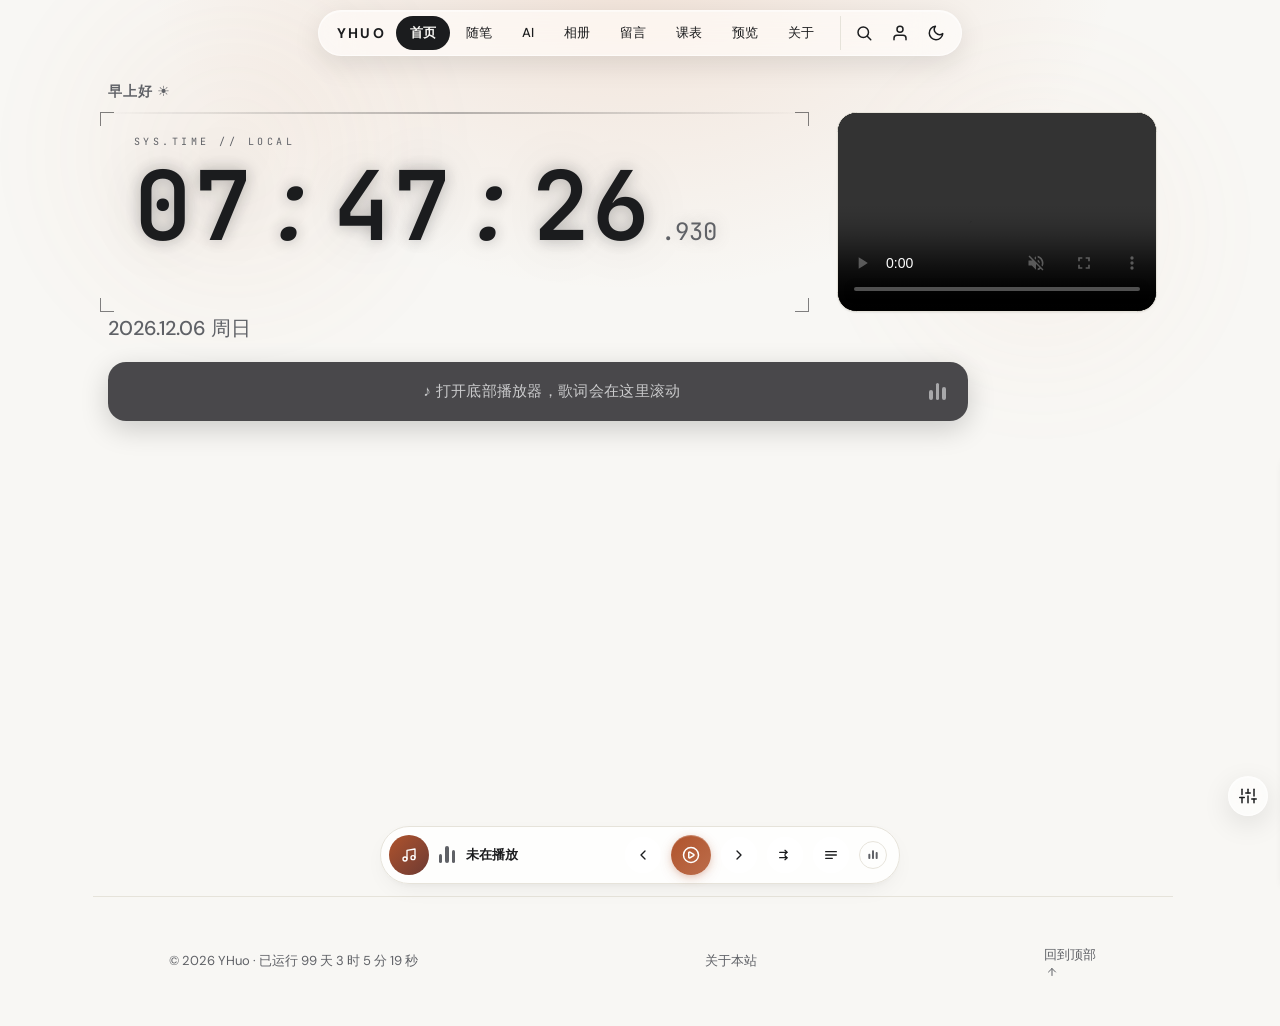
==== commit c94f9627: "「前台」滚动叙事介绍页 /about/ 转正上线（站长拍板，参考 scroll-demo 演示小样）——①新建 about/index.html：head 站点化（meta/og/canonical/" ====
--- a/index.html
+++ b/index.html
@@ -442,7 +442,8 @@
   <!-- 页脚 -->
   <footer class="site-footer">
     <p>&copy; <span id="footYear">2026</span> YHuo<span class="uptime" id="siteUptime" title="自 2026-08-29 起运行"> · 已运行 0 天 0 时 0 分 0 秒</span><span class="uptime" id="visitCount" hidden></span></p>
-    <a href="#home" id="footerTop">回到顶部 <svg class="svg-icon inline-arrow" width="12" height="12" viewBox="0 0 24 24" fill="none" stroke="currentColor" stroke-width="2" stroke-linecap="round" stroke-linejoin="round" aria-hidden="true"><path d="m5 12 7-7 7 7"/><path d="M12 19V5"/></svg></a>
+    <a href="/about/" style="color:var(--apple-muted-foreground);text-decoration:none;">关于本站</a>
+     <a href="#home" id="footerTop">回到顶部 <svg class="svg-icon inline-arrow" width="12" height="12" viewBox="0 0 24 24" fill="none" stroke="currentColor" stroke-width="2" stroke-linecap="round" stroke-linejoin="round" aria-hidden="true"><path d="m5 12 7-7 7 7"/><path d="M12 19V5"/></svg></a>
   </footer>
 
   <!-- 回到顶部按钮 -->
--- a/assets/site.css
+++ b/assets/site.css
@@ -660,6 +660,906 @@
       box-shadow: 2px 2px 0 rgba(107, 63, 42, 0.08);
     }
 
+    /* ============================================================
+       复古主题二次深化（2026-10-08 晚）：从「换色换角」到「换骨架」。
+       前半段只动了皮，页面骨架仍是现代 Web（悬浮胶囊顶栏/软 hover/
+       大字大留白），本段补上「老网页」的结构性语言。四款共享 + 各款
+       标志性细节两层。全部纯 CSS，零 JS 零页面结构改动。
+       ============================================================ */
+
+    /* ---- 老骨架 A：通栏实色顶条（不再是悬浮胶囊） ----
+       顶栏胶囊拉满视口宽、方角、底部实线边——老网站顶栏是「通栏一条」。
+       .site-header 本身是 fixed 全宽壳，把胶囊拉满即成通栏条。 */
+    html[data-accent='win98'] .site-header,
+    html[data-accent='portal'] .site-header,
+    html[data-accent='crt'] .site-header,
+    html[data-accent='oldbook'] .site-header {
+      padding: 0;
+    }
+    html[data-accent='win98'] .header-pill,
+    html[data-accent='portal'] .header-pill,
+    html[data-accent='crt'] .header-pill,
+    html[data-accent='oldbook'] .header-pill {
+      width: 100%;
+      max-width: none;
+      border-radius: 0;
+      border-width: 0 0 2px 0;
+      border-bottom-style: solid;
+      border-bottom-color: var(--apple-border);
+      box-shadow: none;
+    }
+    /* 窄屏抽屉按钮同平（在通栏条内） */
+    html[data-accent='win98'] .nav-toggle,
+    html[data-accent='portal'] .nav-toggle,
+    html[data-accent='crt'] .nav-toggle,
+    html[data-accent='oldbook'] .nav-toggle {
+      border-radius: 0;
+    }
+
+    /* ---- 老骨架 B：全组件浮雕化 + 输入凹陷化 ----
+       凸起 = 上左亮/下右暗；凹陷 = 上左暗/下右亮。旧色用 color-mix
+       从纸底派生（深浅主题自动适配），不逐主题写死。 */
+    html[data-accent='win98'] .theme-toggle,
+    html[data-accent='win98'] .login-toggle,
+    html[data-accent='win98'] .search-toggle,
+    html[data-accent='win98'] .appear-knob,
+    html[data-accent='win98'] .back-top {
+      background: #d4d0c8;
+      color: #000000;
+      border: 1px solid;
+      border-color: #ffffff #404040 #404040 #ffffff;
+      box-shadow: none;
+    }
+    html[data-accent='win98'] .theme-toggle:active,
+    html[data-accent='win98'] .login-toggle:active,
+    html[data-accent='win98'] .search-toggle:active {
+      border-color: #404040 #ffffff #ffffff #404040;
+    }
+
+    /* ---- 老骨架 C：压平现代软动效（老网页没有「悬停浮起」） ----
+       卡片 hover 抬升/按钮 translateY 全部压平，反馈改用老语言
+       （链接变色/按下浮雕翻转，已在各款段内下发）。 */
+    html[data-accent='win98'] .apple-card:hover,
+    html[data-accent='portal'] .apple-card:hover,
+    html[data-accent='crt'] .apple-card:hover,
+    html[data-accent='oldbook'] .apple-card:hover,
+    html[data-accent='win98'] .doc-card:hover,
+    html[data-accent='portal'] .doc-card:hover,
+    html[data-accent='crt'] .doc-card:hover,
+    html[data-accent='oldbook'] .doc-card:hover,
+    html[data-accent='win98'] .note-card:hover,
+    html[data-accent='portal'] .note-card:hover,
+    html[data-accent='crt'] .note-card:hover,
+    html[data-accent='oldbook'] .note-card:hover {
+      transform: none;
+      box-shadow: var(--shadow-sm);
+    }
+
+    /* ---- 老骨架 D：小字密排（老网页 = 小字） ----
+       只作用于继承文本（body 层基准字号降一档），组件显式字号不动，
+       防布局破坏。 */
+    html[data-accent='win98'] body,
+    html[data-accent='portal'] body,
+    html[data-accent='crt'] body,
+    html[data-accent='oldbook'] body {
+      font-size: 14px;
+    }
+
+    /* ---- 老骨架 E：经典选中文本（navy 反白 / CRT 荧光反色） ---- */
+    html[data-accent='win98'] ::selection,
+    html[data-accent='portal'] ::selection,
+    html[data-accent='oldbook'] ::selection {
+      background: #000080;
+      color: #ffffff;
+    }
+    html[data-accent='crt'] ::selection {
+      background: #33ff66;
+      color: #000000;
+    }
+
+    /* ---- 老骨架 F：方形滚动条（Win98 桌面感） ---- */
+    html[data-accent='win98'] ::-webkit-scrollbar,
+    html[data-accent='portal'] ::-webkit-scrollbar,
+    html[data-accent='crt'] ::-webkit-scrollbar,
+    html[data-accent='oldbook'] ::-webkit-scrollbar {
+      width: 16px;
+      height: 16px;
+    }
+    html[data-accent='win98'] ::-webkit-scrollbar-track,
+    html[data-accent='portal'] ::-webkit-scrollbar-track,
+    html[data-accent='crt'] ::-webkit-scrollbar-track,
+    html[data-accent='oldbook'] ::-webkit-scrollbar-track {
+      background: repeating-conic-gradient(#d4d0c8 0% 25%, #ffffff 0% 50%) 0 0 / 4px 4px;
+    }
+    html[data-accent='win98'] ::-webkit-scrollbar-thumb,
+    html[data-accent='portal'] ::-webkit-scrollbar-thumb,
+    html[data-accent='crt'] ::-webkit-scrollbar-thumb,
+    html[data-accent='oldbook'] ::-webkit-scrollbar-thumb {
+      border-radius: 0;
+      border: 2px solid;
+      border-color: #ffffff #404040 #404040 #ffffff;
+      background: #d4d0c8;
+    }
+    html[data-accent='crt'] ::-webkit-scrollbar-track {
+      background: #0a120a;
+    }
+    html[data-accent='crt'] ::-webkit-scrollbar-thumb {
+      border-color: #33ff66 #0a3d1c #0a3d1c #33ff66;
+      background: #0f2b12;
+    }
+
+    /* ---- 老骨架 G：卡片窗格化（2px 实线 + 内容区内边线，像窗口窗格） ----
+       全屏沉浸组件（灯箱/播放器）不做，避免过度装饰。 */
+    html[data-accent='win98'] .apple-card,
+    html[data-accent='portal'] .apple-card,
+    html[data-accent='oldbook'] .apple-card {
+      border: 2px solid var(--apple-border);
+      box-shadow: none;
+    }
+    html[data-accent='win98'] .apple-card:hover {
+      border-color: var(--apple-border);
+    }
+
+    /* ---- Win98 标志性细节：经典标题条渐变 + 任务条页脚 + 窗格化 ---- */
+    /* 顶条 = Win98 活动窗口标题条本命渐变（#000080→#1084d0，左→右）+ 白粗体站名 */
+    html[data-accent='win98'] .header-pill {
+      background: linear-gradient(90deg, #000080 0%, #1084d0 100%);
+      border-bottom: 2px solid #404040;
+      color: #ffffff;
+    }
+    html[data-accent='win98'].dark .header-pill {
+      background: linear-gradient(90deg, #1a1a4a 0%, #0c5a94 100%);
+    }
+    html[data-accent='win98'] .header-pill .logo {
+      color: #ffffff;
+      font-weight: 700;
+    }
+    html[data-accent='win98'] .nav-link {
+      color: #ffffff;
+    }
+    html[data-accent='win98'] .nav-link:hover {
+      background: rgba(255, 255, 255, 0.18);
+    }
+    html[data-accent='win98'] .header-actions button {
+      color: #ffffff;
+    }
+    /* 页脚 = 灰色任务条（outset 浮雕 + 凹陷内槽） */
+    html[data-accent='win98'] .site-footer {
+      background: #d4d0c8;
+      border-top: 1px solid;
+      border-color: #ffffff #404040 #404040 #ffffff;
+      color: #000000;
+    }
+    html[data-accent='win98'].dark .site-footer {
+      background: #2b2b2b;
+      border-color: #6a6a6a #101010 #101010 #6a6a6a;
+      color: #e8e8e8;
+    }
+    /* 卡片标题区 = 灰色渐变条（Win98 窗格标题）——外观抽屉与各卡 eyebrow 行 */
+    html[data-accent='win98'] .card-eyebrow {
+      background: linear-gradient(90deg, #d4d0c8, #efefef);
+      color: #000000;
+      padding: 3px 8px;
+      margin: -4px -4px 10px;
+      border: 1px solid;
+      border-color: #ffffff #404040 #404040 #ffffff;
+      letter-spacing: 0.06em;
+    }
+
+    /* ---- 早期门户标志性细节：通栏已由老骨架 A 下发，补栏目渐变条 + 正文白底蓝框 ---- */
+    html[data-accent='portal'] .card-eyebrow {
+      background: linear-gradient(90deg, #1f3a60 0%, #4a6f9e 100%);
+      color: #ffffff;
+      padding: 3px 8px;
+      margin: -4px -4px 10px;
+      letter-spacing: 0.06em;
+    }
+    html[data-accent='portal'] .doc-article {
+      background: #ffffff;
+      border: 1px solid #b8c8d8;
+      padding: 16px;
+    }
+    html[data-accent='portal'].dark .doc-article {
+      background: #16202e;
+    }
+
+    /* ---- CRT 标志性细节：方括号导航 + 悬停反色 + 磷光暗角 + 可选闪烁 ---- */
+    /* 导航项加 [方括号]（终端菜单语言）；反色悬停 = 荧光绿底黑字 */
+    html[data-accent='crt'] .nav-link::before { content: '['; }
+    html[data-accent='crt'] .nav-link::after { content: ']'; }
+    html[data-accent='crt'] .nav-link::before,
+    html[data-accent='crt'] .nav-link::after {
+      opacity: 0.55;
+      transition: opacity 120ms linear;
+    }
+    html[data-accent='crt'] .nav-link:hover::before,
+    html[data-accent='crt'] .nav-link:hover::after,
+    html[data-accent='crt'] .nav-link.active::before,
+    html[data-accent='crt'] .nav-link.active::after {
+      opacity: 1;
+    }
+    html[data-accent='crt'] .nav-link:hover {
+      background: var(--brand-400);
+      color: #000000;
+      text-shadow: none;
+    }
+    /* 磷光增强：双层辉光（现有 text-shadow 之上再叠 drop-shadow） + 屏幕暗角 */
+    html[data-accent='crt'] body::before {
+      content: '';
+      position: fixed;
+      inset: 0;
+      z-index: 2;
+      pointer-events: none;
+      background: radial-gradient(ellipse at center,
+        transparent 55%, rgba(0, 0, 0, 0.38) 100%);
+    }
+    html[data-accent='crt'] .nav-link.active {
+      background: transparent;
+      color: var(--brand-400);
+      box-shadow: 0 0 12px rgba(51, 255, 102, 0.55), inset 0 0 6px rgba(51, 255, 102, 0.25);
+      text-shadow: 0 0 6px rgba(51, 255, 102, 0.8);
+    }
+    /* 可选极轻微闪烁（磷光呼吸感；reduced-motion 全局兜底自动静止） */
+    @media (prefers-reduced-motion: no-preference) {
+      html[data-accent='crt'] body {
+        animation: crtFlicker 4s steps(1) infinite;
+      }
+      @keyframes crtFlicker {
+        0%, 100% { opacity: 1; }
+        92% { opacity: 1; }
+        93% { opacity: 0.97; }
+        94% { opacity: 1; }
+        97% { opacity: 0.985; }
+        98% { opacity: 1; }
+      }
+    }
+
+    /* ---- 老书纸标志性细节：双线框 + 纸晕 + 段首缩进首字下沉 + 花饰分隔线 ---- */
+    /* 卡片改老书装帧双线框（3px double，外粗内细像包背装书衣） */
+    html[data-accent='oldbook'] .apple-card,
+    html[data-accent='oldbook'] .doc-card,
+    html[data-accent='oldbook'] .note-card {
+      border: 3px double #b89a6a;
+      box-shadow: none;
+    }
+    /* 纸面旧晕：四边轻微变暗（radial 叠在画布上，不挡交互） */
+    html[data-accent='oldbook'] body::after {
+      content: '';
+      position: fixed;
+      inset: 0;
+      z-index: 1;
+      pointer-events: none;
+      background: radial-gradient(ellipse at center,
+        transparent 60%, rgba(107, 63, 42, 0.10) 100%);
+    }
+    /* 正文排版：段首两字缩进 + 首字下沉（文档页/随笔正文） */
+    html[data-accent='oldbook'] .doc-article p {
+      text-indent: 2em;
+    }
+    html[data-accent='oldbook'] .doc-article > p:first-of-type::first-letter {
+      float: left;
+      font-size: 2.6em;
+      line-height: 0.9;
+      padding: 4px 8px 0 0;
+      color: #6b3f2a;
+      font-weight: 700;
+    }
+    /* 分隔线改居中花饰（老书章回分隔） */
+    html[data-accent='oldbook'] .doc-article hr {
+      border: none;
+      text-align: center;
+      margin: 18px 0;
+    }
+    html[data-accent='oldbook'] .doc-article hr::after {
+      content: '❦';
+      color: #8a5a3c;
+      font-size: 16px;
+    }
+
+    /* ============================================================
+       复古主题三次补刀（2026-10-08 晚二）：内容层小细节——把散落在
+       页面里的现代胶囊/浮层也拉回年代里。全部纯 CSS，零 JS。
+       ============================================================ */
+
+    /* ---- ① 胶囊 chip 全族 → 方角实边（老网页的小部件没有全圆胶囊） ----
+       天气胶囊/流星雨预告/课表周筛选/节次/随笔标签/今日课表 chip */
+    html[data-accent='win98'] .weather-chip,
+    html[data-accent='win98'] .shower-chip,
+    html[data-accent='win98'] .sched-pill,
+    html[data-accent='win98'] .note-tag,
+    html[data-accent='win98'] .sched-today-chip,
+    html[data-accent='portal'] .weather-chip,
+    html[data-accent='portal'] .shower-chip,
+    html[data-accent='portal'] .sched-pill,
+    html[data-accent='portal'] .note-tag,
+    html[data-accent='portal'] .sched-today-chip,
+    html[data-accent='crt'] .weather-chip,
+    html[data-accent='crt'] .shower-chip,
+    html[data-accent='crt'] .sched-pill,
+    html[data-accent='crt'] .note-tag,
+    html[data-accent='crt'] .sched-today-chip,
+    html[data-accent='oldbook'] .weather-chip,
+    html[data-accent='oldbook'] .shower-chip,
+    html[data-accent='oldbook'] .sched-pill,
+    html[data-accent='oldbook'] .note-tag,
+    html[data-accent='oldbook'] .sched-today-chip {
+      border-radius: 2px;
+    }
+    /* 课表周筛选选中态 = 实底反白（像老表单的选中按钮） */
+    html[data-accent='win98'] .sched-pill.on,
+    html[data-accent='portal'] .sched-pill.on,
+    html[data-accent='oldbook'] .sched-pill.on {
+      border-radius: 2px;
+    }
+    html[data-accent='win98'] .sched-pill:active {
+      transform: none;
+    }
+
+    /* ---- ② 迷你播放器：悬浮胶囊 → 通栏状态条（贴底、方角、实边） ----
+       悬浮样式与顶栏同语言：不浮不圆不投影。播放器内部结构零改动。 */
+    html[data-accent='win98'] .mini-player,
+    html[data-accent='portal'] .mini-player,
+    html[data-accent='crt'] .mini-player,
+    html[data-accent='oldbook'] .mini-player {
+      left: 0;
+      right: 0;
+      bottom: 0;
+      transform: translate(0, 12px);
+      width: auto;
+      max-width: none;
+      border-radius: 0;
+      border-width: 2px 0 0 0;
+      border-bottom-style: none;
+      box-shadow: none;
+      -webkit-backdrop-filter: none;
+      backdrop-filter: none;
+      background: var(--apple-card);
+    }
+    html[data-accent='win98'] .mini-player.show,
+    html[data-accent='portal'] .mini-player.show,
+    html[data-accent='crt'] .mini-player.show,
+    html[data-accent='oldbook'] .mini-player.show {
+      transform: translate(0, 0);
+    }
+    html[data-accent='win98'].dark .mini-player,
+    html[data-accent='portal'].dark .mini-player,
+    html[data-accent='crt'].dark .mini-player,
+    html[data-accent='oldbook'].dark .mini-player {
+      background: var(--apple-card);
+    }
+    /* Win98 播放条 = 任务条同款浮雕顶边；CRT = 荧光绿顶线 */
+    html[data-accent='win98'] .mini-player {
+      border-color: #ffffff;
+      box-shadow: inset 0 1px 0 #ffffff, inset 0 2px 0 #404040;
+      background: #d4d0c8;
+      color: #000000;
+    }
+    html[data-accent='win98'].dark .mini-player {
+      background: #2b2b2b;
+      color: #e8e8e8;
+      box-shadow: inset 0 1px 0 #6a6a6a;
+      border-color: #6a6a6a;
+    }
+    html[data-accent='crt'] .mini-player {
+      border-color: #1e351e;
+      box-shadow: 0 -2px 10px rgba(51, 255, 102, 0.18);
+    }
+
+    /* ---- ③ 歌词横条：圆角毛玻璃暗条 → 方角实色横幅（像老播放器的歌词屏） ---- */
+    html[data-accent='win98'] .lyric-bar,
+    html[data-accent='portal'] .lyric-bar,
+    html[data-accent='crt'] .lyric-bar,
+    html[data-accent='oldbook'] .lyric-bar {
+      border-radius: 0;
+      -webkit-backdrop-filter: none;
+      backdrop-filter: none;
+      box-shadow: none;
+    }
+    html[data-accent='win98'] .lyric-bar {
+      background: #000080;
+      color: #ffffff;
+      border: 1px solid;
+      border-color: #404040 #ffffff #ffffff #404040;
+    }
+    html[data-accent='portal'] .lyric-bar {
+      background: #1f3a60;
+      color: #ffffff;
+      border: 1px solid #16304f;
+    }
+    html[data-accent='crt'] .lyric-bar {
+      background: #0a120a;
+      color: #33ff66;
+      border: 1px solid #1e351e;
+      text-shadow: 0 0 4px rgba(51, 255, 102, 0.7);
+    }
+    html[data-accent='oldbook'] .lyric-bar {
+      background: #2b241a;
+      color: #f4ecd8;
+      border: 1px solid #d9cba9;
+    }
+
+    /* ---- ④ 节气印章：圆角章 → 传统方印（直角 + 双线印框） ----
+      （老书纸本身已是衬线，印文更挺） */
+    html[data-accent='win98'] .term-seal,
+    html[data-accent='portal'] .term-seal,
+    html[data-accent='crt'] .term-seal,
+    html[data-accent='oldbook'] .term-seal {
+      border-radius: 0;
+      border-width: 2px;
+      box-shadow: inset 0 0 0 1px color-mix(in srgb, var(--seal-ink) 55%, transparent);
+    }
+
+    /* ---- ⑤ hud 角标（时钟四角的取景框角）——CRT 款换磷光绿，别家淡化成直角细线 ---- */
+    html[data-accent='crt'] .hud-corner {
+      border-color: rgba(51, 255, 102, 0.75);
+    }
+    html[data-accent='win98'] .hud-corner,
+    html[data-accent='portal'] .hud-corner,
+    html[data-accent='oldbook'] .hud-corner {
+      border-color: color-mix(in srgb, var(--apple-foreground) 35%, transparent);
+    }
+
+    /* ---- ⑥ 开关控件：圆润现代开关 → 方形滑块（Win98 复选框质感） ---- */
+    html[data-accent='win98'] .switch-ui,
+    html[data-accent='portal'] .switch-ui,
+    html[data-accent='crt'] .switch-ui,
+    html[data-accent='oldbook'] .switch-ui {
+      border: 1px solid var(--apple-border);
+    }
+    html[data-accent='win98'] .switch-ui::after,
+    html[data-accent='portal'] .switch-ui::after,
+    html[data-accent='crt'] .switch-ui::after,
+    html[data-accent='oldbook'] .switch-ui::after {
+      border-radius: 0;
+    }
+
+    /* ---- ⑦ 头像：老论坛的时代感 = 无圆角方头像（含留言板/个人中心） ----
+      （「方头像才是老论坛」——首字块与图片一起方化） */
+    html[data-accent='win98'] .board-avatar,
+    html[data-accent='win98'] .board-avatar-img,
+    html[data-accent='portal'] .board-avatar,
+    html[data-accent='portal'] .board-avatar-img,
+    html[data-accent='oldbook'] .board-avatar,
+    html[data-accent='oldbook'] .board-avatar-img,
+    html[data-accent='crt'] .board-avatar,
+    html[data-accent='crt'] .board-avatar-img {
+      border-radius: 0;
+    }
+
+    /* ---- ⑧ 快捷入口磁贴/首页数据行：already 窗格化走 .apple-card；磁贴内图标方块方角 ---- */
+    html[data-accent='win98'] .home-entry,
+    html[data-accent='portal'] .home-entry,
+    html[data-accent='crt'] .home-entry,
+    html[data-accent='oldbook'] .home-entry {
+      border-width: 2px;
+    }
+
+    /* ============================================================
+       复古主题四次补刀（2026-10-08 晚三）：小控件逐个过——上一批只盖了
+       「面」上的东西，这一批把散在各处的独立控件全部拉回年代里。
+       覆盖清单：顶栏三圆钮/灯箱翻页钮与关闭钮/子页关闭钮/播放器控制钮/
+       AI 发送钮与模型切换钮/AI 会话 chip/留言板输入框/全站搜索 ESC 键
+       与结果项/空态图标方块。全部纯 CSS，零 JS。
+       ============================================================ */
+
+    /* ---- ① 顶栏三圆钮：通栏标题条内应是「嵌入式平面按钮」——悬停浅底、
+       按下凹陷（经典工具栏按钮行为），不再是圆形浮钮 ---- */
+    html[data-accent='win98'] .theme-toggle,
+    html[data-accent='win98'] .login-toggle,
+    html[data-accent='win98'] .search-toggle,
+    html[data-accent='portal'] .theme-toggle,
+    html[data-accent='portal'] .login-toggle,
+    html[data-accent='portal'] .search-toggle,
+    html[data-accent='crt'] .theme-toggle,
+    html[data-accent='crt'] .login-toggle,
+    html[data-accent='crt'] .search-toggle,
+    html[data-accent='oldbook'] .theme-toggle,
+    html[data-accent='oldbook'] .login-toggle,
+    html[data-accent='oldbook'] .search-toggle {
+      border-radius: 0;
+      background: none;
+      border: none;
+    }
+    html[data-accent='win98'] .theme-toggle:hover,
+    html[data-accent='win98'] .login-toggle:hover,
+    html[data-accent='win98'] .search-toggle:hover,
+    html[data-accent='portal'] .theme-toggle:hover,
+    html[data-accent='portal'] .login-toggle:hover,
+    html[data-accent='portal'] .search-toggle:hover {
+      background: rgba(255, 255, 255, 0.18);
+    }
+    html[data-accent='crt'] .theme-toggle:hover,
+    html[data-accent='crt'] .login-toggle:hover,
+    html[data-accent='crt'] .search-toggle:hover {
+      background: rgba(51, 255, 102, 0.14);
+    }
+    html[data-accent='oldbook'] .theme-toggle:hover,
+    html[data-accent='oldbook'] .login-toggle:hover,
+    html[data-accent='oldbook'] .search-toggle:hover {
+      background: rgba(0, 0, 0, 0.07);
+    }
+
+    /* ---- ② 灯箱翻页钮/关闭钮、子页关闭钮：圆形毛玻璃浮钮 → 方形实钮 ---- */
+    html[data-accent='win98'] .lb-nav,
+    html[data-accent='win98'] .album-close,
+    html[data-accent='portal'] .lb-nav,
+    html[data-accent='portal'] .album-close,
+    html[data-accent='crt'] .lb-nav,
+    html[data-accent='crt'] .album-close,
+    html[data-accent='oldbook'] .lb-nav,
+    html[data-accent='oldbook'] .album-close {
+      border-radius: 0;
+      -webkit-backdrop-filter: none;
+      backdrop-filter: none;
+    }
+    html[data-accent='win98'] .lb-nav,
+    html[data-accent='win98'] .album-close {
+      background: #d4d0c8;
+      color: #000000;
+      border: 1px solid;
+      border-color: #ffffff #404040 #404040 #ffffff;
+    }
+    html[data-accent='win98'] .lb-nav:hover,
+    html[data-accent='win98'] .album-close:hover {
+      transform: none;
+      background: #d4d0c8;
+    }
+    html[data-accent='win98'] .lb-nav:active,
+    html[data-accent='win98'] .album-close:active {
+      border-color: #404040 #ffffff #ffffff #404040;
+    }
+    html[data-accent='crt'] .lb-nav {
+      background: rgba(10, 18, 10, 0.8);
+      border: 1px solid #1e351e;
+      color: #33ff66;
+    }
+    html[data-accent='crt'] .lb-nav:hover {
+      background: #33ff66;
+      color: #000000;
+      transform: translateY(-50%);
+    }
+
+    /* ---- ③ 播放器控制钮（上一首/播放/下一首/列表等）：圆形描边钮 →
+       方形窗体钮；主播放钮的渐变+外发光→浮雕实底，悬停不再缩放浮起 ---- */
+    html[data-accent='win98'] .ctrl-btn,
+    html[data-accent='portal'] .ctrl-btn,
+    html[data-accent='crt'] .ctrl-btn,
+    html[data-accent='oldbook'] .ctrl-btn {
+      border-radius: 0;
+    }
+    html[data-accent='win98'] .ctrl-btn {
+      background: #d4d0c8;
+      color: #000000;
+      border: 1px solid;
+      border-color: #ffffff #404040 #404040 #ffffff;
+    }
+    html[data-accent='win98'] .ctrl-btn:hover {
+      background: #d4d0c8;
+      transform: none;
+      box-shadow: none;
+    }
+    html[data-accent='win98'] .ctrl-btn:active {
+      transform: none;
+      border-color: #404040 #ffffff #ffffff #404040;
+    }
+    html[data-accent='win98'] .ctrl-btn.play-btn-main {
+      background: #d4d0c8;
+      box-shadow: none;
+    }
+    html[data-accent='win98'] .ctrl-btn.play-btn-main::before {
+      display: none;   /* 现代外发光光斑摘掉 */
+    }
+    html[data-accent='win98'] .ctrl-btn.play-btn-main:hover {
+      transform: none;
+      box-shadow: none;
+    }
+    html[data-accent='crt'] .ctrl-btn {
+      background: transparent;
+      border-color: #1e351e;
+      color: #33ff66;
+    }
+    html[data-accent='crt'] .ctrl-btn:hover {
+      background: rgba(51, 255, 102, 0.12);
+      transform: none;
+      box-shadow: 0 0 8px rgba(51, 255, 102, 0.3);
+    }
+    html[data-accent='crt'] .ctrl-btn.play-btn-main {
+      box-shadow: 0 0 10px rgba(51, 255, 102, 0.35);
+    }
+    html[data-accent='crt'] .ctrl-btn.play-btn-main::before {
+      display: none;
+    }
+    html[data-accent='crt'] .ctrl-btn.play-btn-main:hover {
+      transform: none;
+      box-shadow: 0 0 14px rgba(51, 255, 102, 0.5);
+    }
+    html[data-accent='portal'] .ctrl-btn,
+    html[data-accent='oldbook'] .ctrl-btn {
+      background: var(--apple-card);
+    }
+    html[data-accent='portal'] .ctrl-btn:hover,
+    html[data-accent='oldbook'] .ctrl-btn:hover {
+      transform: none;
+      box-shadow: none;
+    }
+    html[data-accent='portal'] .ctrl-btn.play-btn-main::before,
+    html[data-accent='oldbook'] .ctrl-btn.play-btn-main::before {
+      display: none;
+    }
+    html[data-accent='portal'] .ctrl-btn.play-btn-main,
+    html[data-accent='oldbook'] .ctrl-btn.play-btn-main {
+      background: var(--apple-primary);
+      box-shadow: none;
+    }
+
+    /* ---- ④ AI 发送钮（12px 圆角反色钮）→ 方角；AI 会话 chip 方角化；
+       模型切换钮去圆角 ---- */
+    html[data-accent='win98'] .ai-send-btn,
+    html[data-accent='portal'] .ai-send-btn,
+    html[data-accent='crt'] .ai-send-btn,
+    html[data-accent='oldbook'] .ai-send-btn,
+    html[data-accent='win98'] .ai-chip,
+    html[data-accent='portal'] .ai-chip,
+    html[data-accent='crt'] .ai-chip,
+    html[data-accent='oldbook'] .ai-chip,
+    html[data-accent='win98'] .ai-chip .chip-tag,
+    html[data-accent='portal'] .ai-chip .chip-tag,
+    html[data-accent='crt'] .ai-chip .chip-tag,
+    html[data-accent='oldbook'] .ai-chip .chip-tag,
+    html[data-accent='win98'] .ai-chip .chip-x,
+    html[data-accent='portal'] .ai-chip .chip-x,
+    html[data-accent='crt'] .ai-chip .chip-x,
+    html[data-accent='oldbook'] .ai-chip .chip-x,
+    html[data-accent='win98'] .ai-model-btn,
+    html[data-accent='portal'] .ai-model-btn,
+    html[data-accent='crt'] .ai-model-btn,
+    html[data-accent='oldbook'] .ai-model-btn {
+      border-radius: 0;
+    }
+    html[data-accent='win98'] .ai-send-btn {
+      background: #d4d0c8;
+      color: #000000;
+      border: 1px solid;
+      border-color: #ffffff #404040 #404040 #ffffff;
+    }
+    html[data-accent='win98'] .ai-send-btn:hover {
+      transform: none;
+      opacity: 1;
+    }
+    html[data-accent='crt'] .ai-send-btn {
+      background: transparent;
+      border: 1px solid var(--brand-400);
+      color: var(--brand-400);
+      box-shadow: 0 0 8px rgba(51, 255, 102, 0.35);
+    }
+
+    /* ---- ⑤ 留言板输入框（10px 圆角+聚焦环）→ 方角实边+经典聚焦
+      （聚焦 = 边框变主题色 2px，不是现代发光环） ---- */
+    html[data-accent='win98'] .board-area,
+    html[data-accent='portal'] .board-area,
+    html[data-accent='crt'] .board-area,
+    html[data-accent='oldbook'] .board-area {
+      border-radius: 0;
+    }
+    html[data-accent='win98'] .board-area {
+      background: #ffffff;
+      color: #000000;
+      border: 1px solid;
+      border-color: #404040 #ffffff #ffffff #404040;
+    }
+    html[data-accent='win98'] .board-area:focus {
+      outline: 1px dotted #000000;
+      outline-offset: -4px;
+      box-shadow: none;
+      border-color: #404040 #ffffff #ffffff #404040;
+    }
+    html[data-accent='win98'].dark .board-area {
+      background: #1a1a1a;
+      color: #e8e8e8;
+      border-color: #101010 #6a6a6a #6a6a6a #101010;
+    }
+    html[data-accent='crt'] .board-area {
+      background: #0a120a;
+      border: 1px solid #1e351e;
+      color: #33ff66;
+    }
+    html[data-accent='crt'] .board-area:focus {
+      border-color: var(--brand-400);
+      box-shadow: none;
+    }
+
+    /* ---- ⑥ 全站搜索（Ctrl+K）：ESC 小键方角、结果项选中 = 反色（不是现代灰底） ---- */
+    html[data-accent='win98'] .cmdk-esc,
+    html[data-accent='portal'] .cmdk-esc,
+    html[data-accent='crt'] .cmdk-esc,
+    html[data-accent='oldbook'] .cmdk-esc {
+      border-radius: 0;
+    }
+    html[data-accent='win98'] .cmdk-item.active,
+    html[data-accent='portal'] .cmdk-item.active,
+    html[data-accent='oldbook'] .cmdk-item.active {
+      background: var(--apple-foreground);
+      color: var(--apple-background);
+    }
+    html[data-accent='crt'] .cmdk-item.active {
+      background: var(--brand-400);
+      color: #000000;
+    }
+    html[data-accent='crt'] .cmdk-item.active mark {
+      color: #000000;
+    }
+
+    /* ---- ⑦ 空态图标方块：主题色 10% 染底圆角块 → 2px 实线空框（老软件
+       「无内容」占位图的画法） ---- */
+    html[data-accent='win98'] .empty-state .es-icon,
+    html[data-accent='portal'] .empty-state .es-icon,
+    html[data-accent='crt'] .empty-state .es-icon,
+    html[data-accent='oldbook'] .empty-state .es-icon {
+      border-radius: 0;
+      background: none;
+      border: 2px dashed var(--apple-border);
+      color: var(--apple-muted-foreground);
+    }
+
+    /* ---- ⑧ 子页标题行关闭钮已含在 ②；寄语胶囊方角化补进 chip 族
+      （hero-quote 与 weather-chip 同款圆角，同批拉直） ---- */
+    html[data-accent='win98'] .hero-quote,
+    html[data-accent='portal'] .hero-quote,
+    html[data-accent='crt'] .hero-quote,
+    html[data-accent='oldbook'] .hero-quote {
+      border-radius: 2px;
+    }
+
+    /* ---- ⑨ 健康灯行（2026-10-08，关于页站点数据卡内；原 /status/ 独立页能力并入）。
+       语义与配色跟 /status/ 同源（灰=未启用不算故障，黄=备份偏旧，红=真异常）；
+       颜色全走语义变量，主题/深浅自动跟随；复古四款方灯（与 /status/ 页内联规则同形） */
+    .health-row {
+      display: flex;
+      align-items: center;
+      gap: 12px;
+      padding: 11px 2px;
+      border-top: 1px solid var(--apple-border);
+    }
+    .health-row:first-of-type { border-top: 0; }
+    .health-row .name { font-size: 13px; font-weight: 600; margin: 0; color: var(--apple-foreground); }
+    .health-row .desc { font-size: 11.5px; color: var(--apple-muted-foreground); margin: 2px 0 0; }
+    .hstate { margin-left: auto; font-size: 12.5px; color: var(--apple-muted-foreground); text-align: right; }
+    .hstate.ok { color: var(--success, #27814e); }
+    .hstate.warn { color: #a86f08; }
+    .hstate.bad { color: var(--destructive, #b93a3a); }
+    html[data-accent='win98'] .health-row .dot,
+    html[data-accent='portal'] .health-row .dot,
+    html[data-accent='crt'] .health-row .dot,
+    html[data-accent='oldbook'] .health-row .dot {
+      border-radius: 0;
+    }
+
+    /* ============================================================
+       复古主题窄屏适配（2026-10-08 晚四）：老骨架与窄屏断点的四处打架逐个拆——
+       后方断点特异性同级会胜出，必须用更高特异性拉回；全部纯 CSS。
+       ============================================================ */
+
+    /* ---- 窄屏①：通栏顶条在 767/480px 断点被 .site-header padding 挤出两侧漏边——
+       retro 下顶条必须真通栏（padding:0 拉回，特异性 0,2,0 压过断点内 0,1,0） */
+    @media (max-width: 767px) {
+      html[data-accent='win98'] .site-header,
+      html[data-accent='portal'] .site-header,
+      html[data-accent='crt'] .site-header,
+      html[data-accent='oldbook'] .site-header {
+        padding: 0;
+      }
+      html[data-accent='win98'] .header-pill,
+      html[data-accent='portal'] .header-pill,
+      html[data-accent='crt'] .header-pill,
+      html[data-accent='oldbook'] .header-pill {
+        width: 100%;
+        border-radius: 0;
+        border-width: 0 0 2px 0;
+      }
+    }
+
+    /* ---- 窄屏②：一言胶囊换行断点（640px）把圆角改回 18px——retro 压回方角 ---- */
+    @media (max-width: 640px) {
+      html[data-accent='win98'] .hero-quote,
+      html[data-accent='portal'] .hero-quote,
+      html[data-accent='crt'] .hero-quote,
+      html[data-accent='oldbook'] .hero-quote {
+        border-radius: 2px;
+      }
+    }
+
+    /* ---- 窄屏③：色板预览卡在小面板里收紧（13 枚卡 36px 宽在 300px 面板 6 枚/行 →
+       手机 8 枚/行），主题名行同步收紧行距 */
+    @media (max-width: 480px) {
+      .swatch {
+        width: 30px;
+        height: 26px;
+      }
+      .swatch-row {
+        gap: 8px;
+      }
+      .swatch-name {
+        margin-top: 6px;
+      }
+    }
+
+    /* ---- 窄屏④：抽屉（≤900px 汉堡模式打开）——本体已方角实底，补：
+       抽屉内导航项与关闭钮同步方角、Win98 浮雕；抽屉头部底边 2px 实线（老菜单分隔） */
+    @media (max-width: 900px) {
+      html[data-accent='win98'] .nav-drawer-link,
+      html[data-accent='portal'] .nav-drawer-link,
+      html[data-accent='crt'] .nav-drawer-link,
+      html[data-accent='oldbook'] .nav-drawer-link {
+        border-radius: 0;
+      }
+      html[data-accent='win98'] .nav-drawer-close {
+        border-radius: 0;
+        background: #d4d0c8;
+        color: #000000;
+        border: 1px solid;
+        border-color: #ffffff #404040 #404040 #ffffff;
+      }
+      html[data-accent='win98'] .nav-drawer-close:active {
+        border-color: #404040 #ffffff #ffffff #404040;
+      }
+      html[data-accent='win98'] .nav-drawer-head,
+      html[data-accent='portal'] .nav-drawer-head,
+      html[data-accent='crt'] .nav-drawer-head,
+      html[data-accent='oldbook'] .nav-drawer-head {
+        border-bottom-width: 2px;
+      }
+      /* 通栏顶条在汉堡模式的高度：hero 顶部留白跟随（retro 下顶条更高 2px 底边） */
+      html[data-accent='win98'] .hero-section,
+      html[data-accent='portal'] .hero-section,
+      html[data-accent='crt'] .hero-section,
+      html[data-accent='oldbook'] .hero-section {
+        padding-top: 70px;
+      }
+    }
+    @media (max-width: 767px) {
+      html[data-accent='win98'] .hero-section,
+      html[data-accent='portal'] .hero-section,
+      html[data-accent='crt'] .hero-section,
+      html[data-accent='oldbook'] .hero-section {
+        padding-top: 72px;
+      }
+    }
+    @media (max-width: 480px) {
+      html[data-accent='win98'] .hero-section,
+      html[data-accent='portal'] .hero-section,
+      html[data-accent='crt'] .hero-section,
+      html[data-accent='oldbook'] .hero-section {
+        padding-top: 68px;
+      }
+    }
+
+    /* ---- 窄屏⑤：通栏迷你播放器在手机上不要太高（行内 padding 收紧），
+       CRT 展幕扫描线层变淡（小屏闪恧感知更强），老书纸纸晕减淡（小屏四角暗角占比过大） */
+    @media (max-width: 640px) {
+      html[data-accent='win98'] .mini-player,
+      html[data-accent='portal'] .mini-player,
+      html[data-accent='crt'] .mini-player,
+      html[data-accent='oldbook'] .mini-player {
+        padding-top: 6px;
+        padding-bottom: 6px;
+      }
+      html[data-accent='crt'] body::after {
+        background: repeating-linear-gradient(
+          0deg,
+          rgba(0, 0, 0, 0.06) 0px, rgba(0, 0, 0, 0.06) 1px,
+          transparent 1px, transparent 3px
+        );
+      }
+      html[data-accent='oldbook'] body::after {
+        background: radial-gradient(ellipse at center,
+          transparent 70%, rgba(107, 63, 42, 0.07) 100%);
+      }
+      html[data-accent='crt'] body::before {
+        background: radial-gradient(ellipse at center,
+          transparent 65%, rgba(0, 0, 0, 0.28) 100%);
+      }
+    }
+
     /* Dark mode */
     .dark {
       --background: var(--background-900);
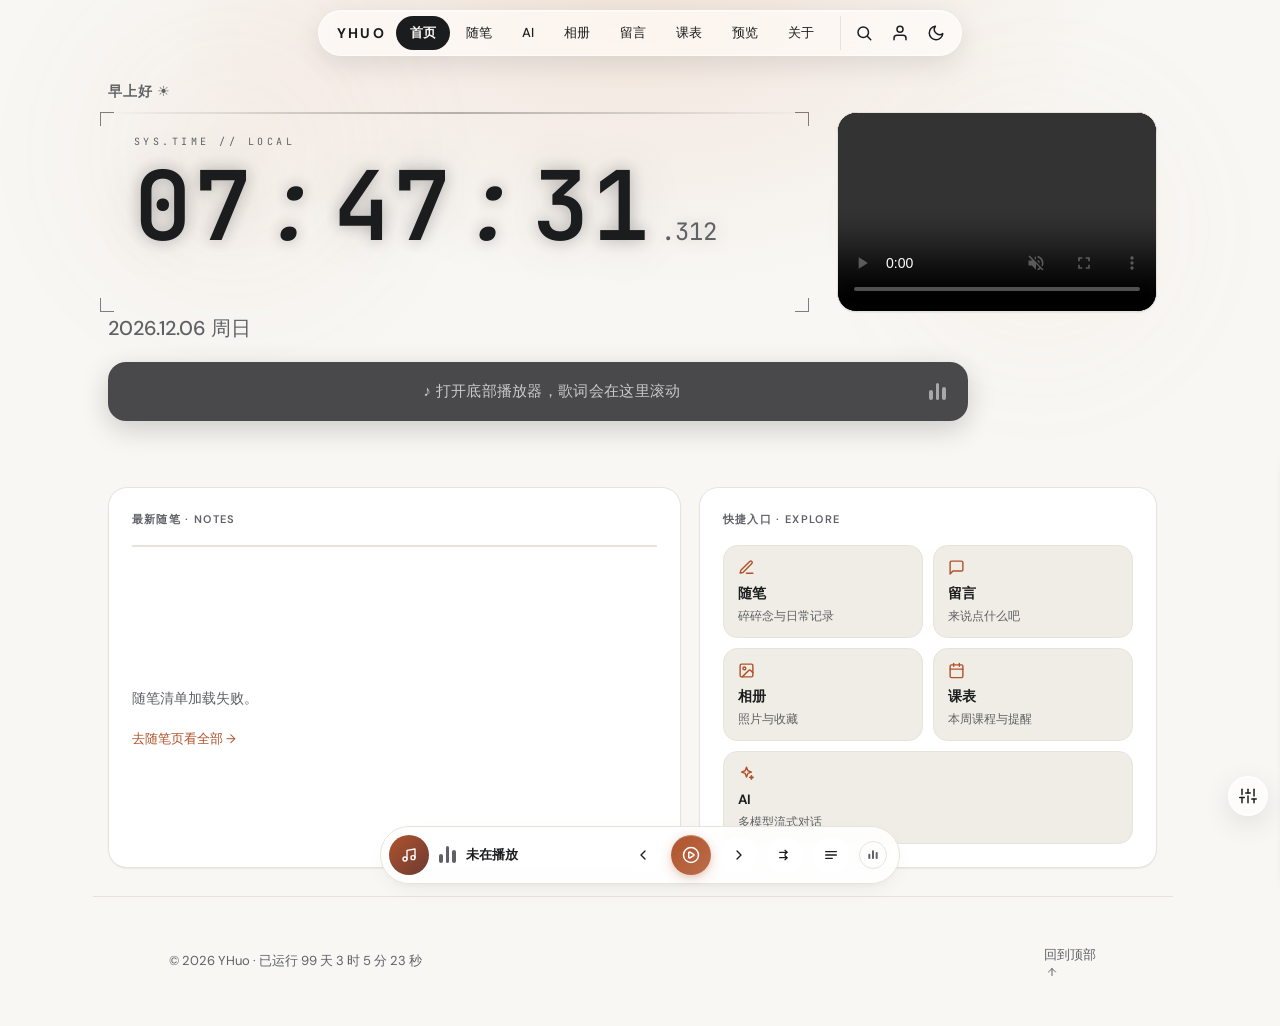
==== commit 78ac5e13: "「前台」介绍页 /about/ 整体移除（站长拍板「移除介绍页面吧不需要这个功能」）——该页 2026-10-08 上线、10-10 定稿（方案 A「翻开的小志」），从未推送线上（about 提交全部" ====
--- a/index.html
+++ b/index.html
@@ -442,7 +442,6 @@
   <!-- 页脚 -->
   <footer class="site-footer">
     <p>&copy; <span id="footYear">2026</span> YHuo<span class="uptime" id="siteUptime" title="自 2026-08-29 起运行"> · 已运行 0 天 0 时 0 分 0 秒</span><span class="uptime" id="visitCount" hidden></span></p>
-    <a href="/about/" style="color:var(--apple-muted-foreground);text-decoration:none;">关于本站</a>
      <a href="#home" id="footerTop">回到顶部 <svg class="svg-icon inline-arrow" width="12" height="12" viewBox="0 0 24 24" fill="none" stroke="currentColor" stroke-width="2" stroke-linecap="round" stroke-linejoin="round" aria-hidden="true"><path d="m5 12 7-7 7 7"/><path d="M12 19V5"/></svg></a>
   </footer>
 
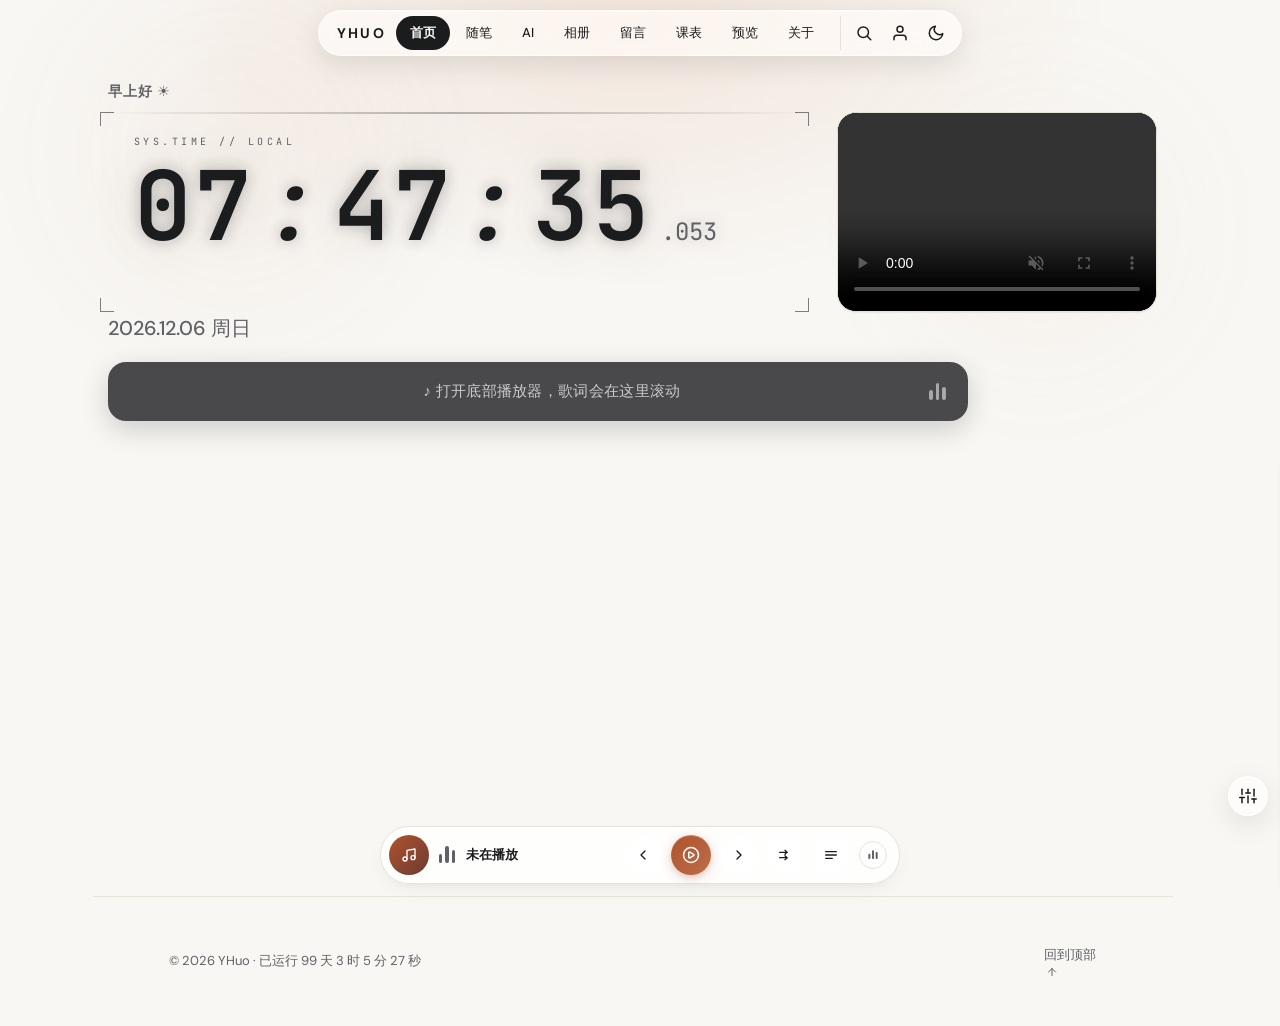
==== commit 10cb9a31: "「前台+素材」新主题「达妮娅 · 粉焰剧场」+ 角色素材包 + Q版看板娘 v2（站长点单：鸣潮达妮娅角色专属主题，图/二创/视频都要有，加个会动的Q版小人物；两轮追加反馈「主题还不够足」「Q版内容太" ====
--- a/index.html
+++ b/index.html
@@ -367,6 +367,7 @@
           <button class="swatch sw-retro" data-accent="portal" style="--sw: #1f3a60; --sw2: #e8f0f8" type="button" aria-label="早期门户主题"></button>
           <button class="swatch sw-retro" data-accent="crt" style="--sw: #33ff66; --sw2: #0a120a" type="button" aria-label="CRT终端主题"></button>
           <button class="swatch sw-retro" data-accent="oldbook" style="--sw: #6b3f2a; --sw2: #f4ecd8" type="button" aria-label="老书纸主题"></button>
+          <button class="swatch" data-accent="denia" style="--sw: #c25571; --sw2: #faf4f2" type="button" aria-label="达妮娅主题"></button>
 </div>
         <p class="swatch-name">当前主题：<b id="accentName">陶土</b></p>
 
--- a/assets/site.css
+++ b/assets/site.css
@@ -221,6 +221,158 @@
       --border: #322c23;
       --input: #322c23;
       --brand-400: #b18d5f;
+    }
+
+    /* 达妮娅 · 粉焰剧场（2026-10-11，鸣潮 Denia）：角色专属主题。
+       粉发（玫瑰粉）× 热熔（焰金）× 终幕剧场（暗夜李紫深色）——
+       浅色=暖白透粉纸底玫瑰红主色，深色=剧场幕布紫黑提亮粉；
+       光斑=玫瑰粉×焰金（呼应技能「织梦盛宴 / 泡泡与饵 / 终幕」意象）。 */
+    html[data-accent='denia'] {
+      --brand-400: #e07a92;
+      --brand-500: #c25571;
+      --background: #faf4f2;
+      --card: #fffcfd;
+      --popover: #fffbfd;
+      --secondary: #f3e9e8;
+      --muted: #f3e9e8;
+      --accent: #f6edeb;
+      --border: #ecd9da;
+      --input: #dcc3c5;
+      --glow-a: #e88ba3;
+      --glow-b: #f2a878;
+    }
+    html[data-accent='denia'].dark {
+      --background: #17111a;
+      --card: #221a24;
+      --popover: #281f2a;
+      --secondary: #241b26;
+      --muted: #241b26;
+      --accent: #2b202c;
+      --border: #3a2d3c;
+      --input: #3a2d3c;
+      --brand-400: #ec93a8;
+    }
+
+    /* 达妮娅专属细节（仅 denia 挂载）：选中色 / 正文链接渐变下划线 / 泡泡光斑。
+       泡泡层照 crt body::after 先例（fixed 满屏装饰、pointer-events:none、零 JS），
+       纯静态径向渐变无动画，reduced-motion 天然合规；
+       z-index:-1 与画布层同档，内容之下、体背景之上。 */
+    html[data-accent='denia'] ::selection {
+      background: #e88ba3;
+      color: #fff;
+    }
+    html[data-accent='denia'].dark ::selection {
+      background: #ec93a8;
+      color: #17111a;
+    }
+    html[data-accent='denia'] .page-main p a:not(.btn):hover {
+      text-decoration: none;
+      background-image: linear-gradient(90deg, #c25571, #f2a878);
+      background-repeat: no-repeat;
+      background-size: 100% 2px;
+      background-position: 0 100%;
+    }
+    /* —— 达妮娅加量细节（2026-10-11 晚，站长反馈「主题还不够足」）——
+       流星→泡泡：泡泡与饵是她的技能签名，denia 下流星层整体退场、
+       一群泡泡从页底缓缓升起（common.js 仅 denia+非 reduced-motion 时注入 .denia-bubbles，
+       负 animation-delay 预填充，进页即有泡泡在场）；顶栏胶囊/滚动条染粉；
+       深色档泡泡层顶部加一道舞台聚光。 */
+    html[data-accent='denia'] .fx-meteors { display: none; }
+    html[data-accent='denia'] .header-pill {
+      background: color-mix(in srgb, var(--brand-400) 10%, var(--card));
+      border-color: color-mix(in srgb, var(--brand-400) 32%, var(--border));
+    }
+    /* 导航激活胶囊从墨黑换玫瑰——顶栏一眼可辨的主题元素 */
+    html[data-accent='denia'] .nav-link.active {
+      background: var(--brand-500);
+      color: #fff;
+    }
+    /* 首页时钟的毫秒与冒号染玫瑰（大标题区最显眼的点缀） */
+    html[data-accent='denia'] .clock-ms,
+    html[data-accent='denia'] .clock-colon {
+      color: color-mix(in srgb, var(--brand-500) 72%, var(--foreground));
+    }
+    html[data-accent='denia'] ::-webkit-scrollbar-thumb {
+      background: color-mix(in srgb, var(--brand-400) 45%, transparent);
+    }
+    html[data-accent='denia'] ::-webkit-scrollbar-thumb:hover {
+      background: color-mix(in srgb, var(--brand-400) 70%, transparent);
+    }
+    /* 右缘大幅立绘水印（common.js 随主题注入，官方全身透明立绘） */
+    .denia-sprite-wall {
+      position: fixed;
+      right: 1.5vw;
+      bottom: 4vh;
+      z-index: -1;
+      width: min(23vw, 360px);
+      pointer-events: none;
+      user-select: none;
+      -webkit-user-select: none;
+      opacity: .18;
+      filter: drop-shadow(0 10px 30px rgba(194, 85, 113, .12));
+    }
+    html[data-accent='denia'].dark .denia-sprite-wall { opacity: .26; }
+    /* 前景缓升大泡泡：飘在内容之上（z 30，低于顶栏 50/挂件 40），大而淡不遮字 */
+    .denia-bubbles-fg {
+      position: fixed;
+      inset: 0;
+      z-index: 30;
+      pointer-events: none;
+      overflow: hidden;
+    }
+    .denia-bubbles-fg i {
+      position: absolute;
+      bottom: -160px;
+      left: var(--x);
+      width: var(--s);
+      height: var(--s);
+      border-radius: 50%;
+      border: 1px solid rgba(232, 139, 163, .30);
+      background: radial-gradient(circle at 32% 30%, rgba(255, 255, 255, .30), rgba(232, 139, 163, .03) 60%);
+      filter: blur(1px);
+      opacity: 0;
+      animation: denia-rise-fg var(--d) linear infinite;
+      animation-delay: var(--dl);
+    }
+    @keyframes denia-rise-fg {
+      0% { transform: translate(0, 0); opacity: 0; }
+      12% { opacity: var(--o, .16); }
+      85% { opacity: var(--o, .16); }
+      100% { transform: translate(var(--sway), -112vh); opacity: 0; }
+    }
+    .denia-bubbles {
+      position: fixed;
+      inset: 0;
+      z-index: -1;
+      pointer-events: none;
+      overflow: hidden;
+    }
+    html[data-accent='denia'].dark .denia-bubbles {
+      background: radial-gradient(ellipse 90% 46% at 50% -8%, rgba(236, 147, 168, .12), transparent 72%);
+    }
+    .denia-bubbles i {
+      position: absolute;
+      bottom: -48px;
+      left: var(--x);
+      width: var(--s);
+      height: var(--s);
+      border-radius: 50%;
+      border: 1px solid rgba(232, 139, 163, .38);
+      background: radial-gradient(circle at 32% 30%, rgba(255, 255, 255, .55), rgba(232, 139, 163, .05) 62%);
+      opacity: 0;
+      animation: denia-rise var(--d) linear infinite;
+      animation-delay: var(--dl);
+    }
+    @keyframes denia-rise {
+      0% { transform: translate(0, 0); opacity: 0; }
+      10% { opacity: .85; }
+      88% { opacity: .45; }
+      100% { transform: translate(var(--sway), -108vh); opacity: 0; }
+    }
+    @media (prefers-reduced-motion: reduce) {
+      html[data-accent='denia'] body::after { animation: none; }
+      .denia-bubbles, .denia-bubbles-fg { display: none; }
+      .denia-bubbles i, .denia-bubbles-fg i { animation: none; }
     }
 
     /* ============================================================
@@ -8988,3 +9140,66 @@
       #introRoot .intro-progress, #introRoot .intro-progress > i,
       #introRoot .intro-progress.is-real::after { animation-duration: 1ms !important; }
     }
+
+    /* —— 看板娘 · 达妮娅（2026-10-11，角色主题 denia 专属彩蛋）——
+       仅当前主题为 denia 时由 common.js 注入显示（window.__chibiSync 门控，随主题切换进出）。
+       位置=左下角（右下角已被音乐球/外观圆钮/回顶钮占用）；fixed 直挂 body、不进任何
+       transform 容器（坑 22/28），动画只落在 img 叶子节点上；reduced-motion 全关。 */
+    .chibi-mascot {
+      position: fixed;
+      left: 14px;
+      bottom: calc(14px + env(safe-area-inset-bottom));
+      z-index: 40;
+      cursor: pointer;
+      user-select: none;
+      -webkit-user-select: none;
+    }
+    .chibi-pose { transform-origin: 50% 100%; transition: transform .25s ease; }
+    .chibi-mascot:hover .chibi-pose { transform: scale(1.05); }
+    .chibi-pose.chibi-tilt-l { transform: rotate(-5deg); }
+    .chibi-pose.chibi-tilt-r { transform: rotate(5deg); }
+    .chibi-pose.chibi-bounce { transform: translateY(-10px) scale(1.03); }
+    .chibi-mascot img {
+      display: block;
+      height: 150px;
+      width: auto;
+      filter: drop-shadow(0 6px 14px rgba(0, 0, 0, .16));
+      animation: chibi-bob 3.4s ease-in-out infinite;
+    }
+    @keyframes chibi-bob {
+      0%, 100% { transform: translateY(0); }
+      50% { transform: translateY(-7px); }
+    }
+    .chibi-bubble {
+      position: absolute;
+      left: 6px;
+      bottom: calc(100% + 10px);
+      white-space: nowrap;
+      max-width: 250px;
+      overflow: hidden;
+      text-overflow: ellipsis;
+      background: color-mix(in srgb, var(--card) 93%, transparent);
+      color: var(--foreground, #1f1b18);
+      border: 1px solid var(--border);
+      border-radius: 12px;
+      padding: 8px 12px;
+      font-size: 12.5px;
+      line-height: 1.6;
+      box-shadow: 0 8px 20px rgba(0, 0, 0, .10);
+      opacity: 0;
+      translate: 0 6px;
+      transition: opacity .3s ease, translate .3s ease;
+      pointer-events: none;
+    }
+    .chibi-bubble.show { opacity: 1; translate: 0 0; }
+    .chibi-mascot[hidden] { display: none; }
+    @media (max-width: 640px) {
+      .chibi-mascot { left: 8px; bottom: calc(8px + env(safe-area-inset-bottom)); }
+      .chibi-mascot img { height: 88px; }
+      .chibi-bubble { max-width: 190px; font-size: 12px; }
+    }
+    @media (prefers-reduced-motion: reduce) {
+      .chibi-mascot img { animation: none; }
+      .chibi-pose { transition: none; }
+      .chibi-bubble { transition: none; }
+    }
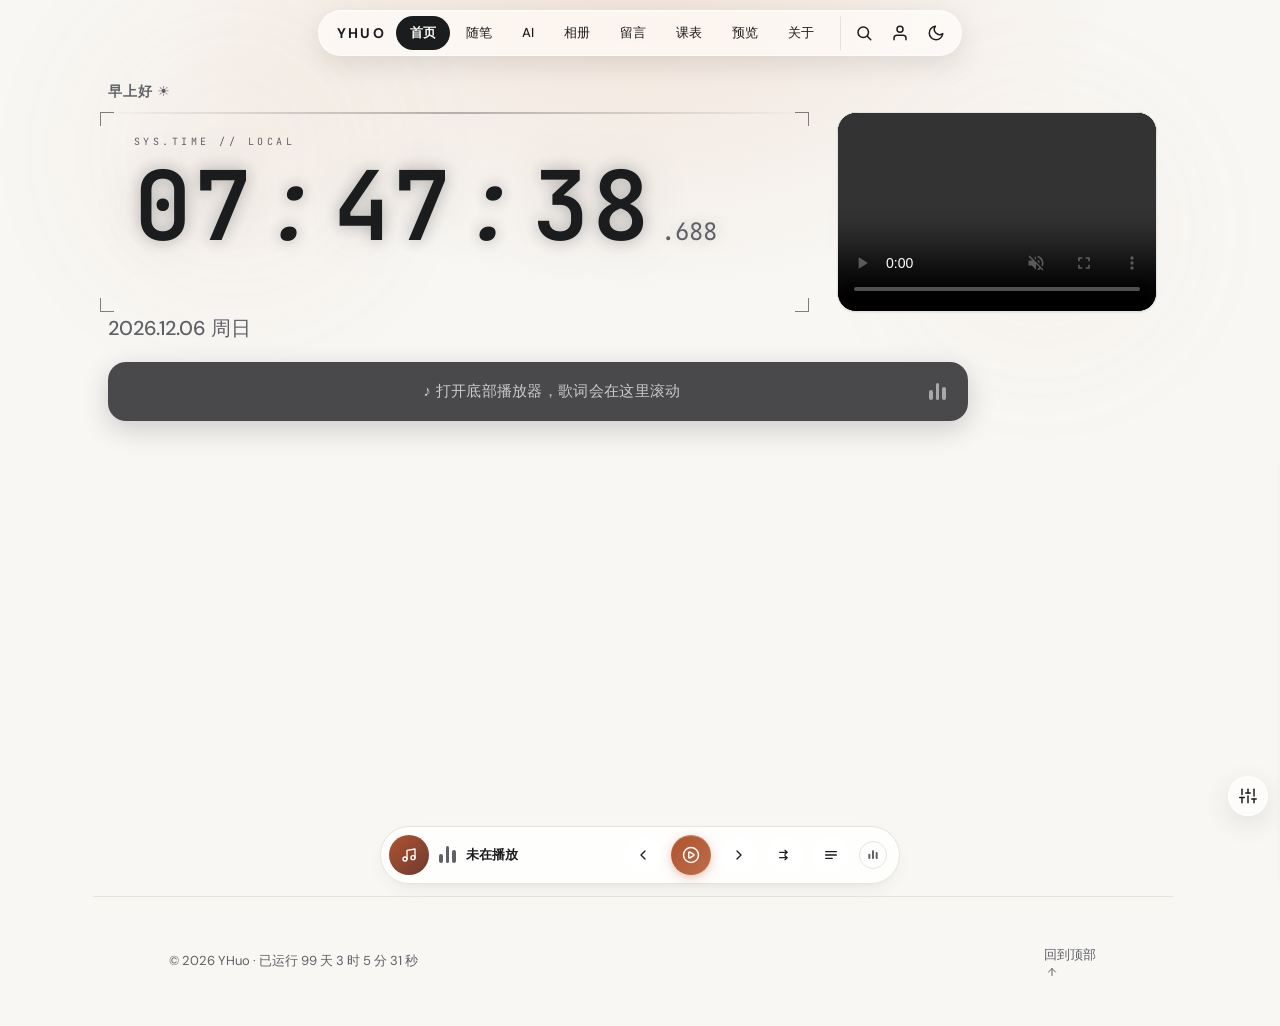
==== commit 286a9159: "「全站」新主题「爱弥斯 · 星海轻歌」aemeath——鸣潮角色第二位，与达妮娅同款全链路（第 15 枚主题）+ 同日早前三小批随车 爱弥斯批：①site.css 第 15 色板（电光粉发的丁香粉×长" ====
--- a/index.html
+++ b/index.html
@@ -368,6 +368,7 @@
           <button class="swatch sw-retro" data-accent="crt" style="--sw: #33ff66; --sw2: #0a120a" type="button" aria-label="CRT终端主题"></button>
           <button class="swatch sw-retro" data-accent="oldbook" style="--sw: #6b3f2a; --sw2: #f4ecd8" type="button" aria-label="老书纸主题"></button>
           <button class="swatch" data-accent="denia" style="--sw: #c25571; --sw2: #faf4f2" type="button" aria-label="达妮娅主题"></button>
+          <button class="swatch" data-accent="aemeath" style="--sw: #a4529b; --sw2: #f9f4f9" type="button" aria-label="爱弥斯主题"></button>
 </div>
         <p class="swatch-name">当前主题：<b id="accentName">陶土</b></p>
 
--- a/assets/site.css
+++ b/assets/site.css
@@ -350,6 +350,12 @@
     html[data-accent='denia'].dark .denia-bubbles {
       background: radial-gradient(ellipse 90% 46% at 50% -8%, rgba(236, 147, 168, .12), transparent 72%);
     }
+    /* 暗色模式不显示泡泡（2026-10-14 站长要求）：CSS 门控切暗色即时收场、切回亮色自动恢复，
+       不动 JS 挂载（View Transitions 切换瞬间也生效）；聚光背景一并隐掉 */
+    html[data-accent='denia'].dark .denia-bubbles,
+    html[data-accent='denia'].dark .denia-bubbles-fg {
+      display: none;
+    }
     .denia-bubbles i {
       position: absolute;
       bottom: -48px;
@@ -373,6 +379,162 @@
       html[data-accent='denia'] body::after { animation: none; }
       .denia-bubbles, .denia-bubbles-fg { display: none; }
       .denia-bubbles i, .denia-bubbles-fg i { animation: none; }
+    }
+
+    /* 爱弥斯 · 星海轻歌（2026-10-14，鸣潮 Aemeath）：角色专属主题，与达妮娅同款全链路。
+       电子幽灵×星海轻歌×长航的星辉——
+       浅色=冷白透丁香纸底电光粉主色（粉发+驾驶服电子扰动），深色=星海夜空紫黑提亮星辉粉；
+       光斑=电光粉×星辉金（呼应机兵化作星辉穿梭夜空意象）。
+       与达妮娅（暖色焰金系）区分：爱弥斯走冷色电光系。 */
+    html[data-accent='aemeath'] {
+      --brand-400: #c77dbb;
+      --brand-500: #a4529b;
+      --background: #f9f4f9;
+      --card: #fefbfe;
+      --popover: #fefcfe;
+      --secondary: #f2eaf4;
+      --muted: #f2eaf4;
+      --accent: #f5edf6;
+      --border: #e8d8ea;
+      --input: #d9c2dc;
+      --glow-a: #d186c4;
+      --glow-b: #8d7bd6;
+    }
+    html[data-accent='aemeath'].dark {
+      --background: #14101d;
+      --card: #1e1829;
+      --popover: #241c30;
+      --secondary: #201930;
+      --muted: #201930;
+      --accent: #271e35;
+      --border: #372c48;
+      --input: #372c48;
+      --brand-400: #d795cb;
+    }
+
+    /* 爱弥斯专属细节（仅 aemeath 挂载）：选中色 / 正文链接渐变下划线。
+       达妮娅=玫瑰粉→焰金（暖），爱弥斯=电光粉→星辉蓝紫（冷）。 */
+    html[data-accent='aemeath'] ::selection {
+      background: #d186c4;
+      color: #fff;
+    }
+    html[data-accent='aemeath'].dark ::selection {
+      background: #d795cb;
+      color: #14101d;
+    }
+    html[data-accent='aemeath'] .page-main p a:not(.btn):hover {
+      text-decoration: none;
+      background-image: linear-gradient(90deg, #a4529b, #8d7bd6);
+      background-repeat: no-repeat;
+      background-size: 100% 2px;
+      background-position: 0 100%;
+    }
+    /* 星屑升腾群（泡泡同款机制）：电子幽灵的星辉签名，aemeath 下流星退场、
+       一群星屑从页底缓缓升起（common.js 对 aemeath+非 reduced-motion 注入 .aemeath-motes，
+       负 animation-delay 预填充，进页即有星屑在场）；顶栏胶囊/滚动条染电光粉；
+       深色档星屑层顶部加一道星海聚光；暗色不显示（2026-10-14 站长口径，与达妮娅同款） */
+    html[data-accent='aemeath'] .fx-meteors { display: none; }
+    html[data-accent='aemeath'] .header-pill {
+      background: color-mix(in srgb, var(--brand-400) 10%, var(--card));
+      border-color: color-mix(in srgb, var(--brand-400) 32%, var(--border));
+    }
+    /* 导航激活胶囊从墨黑换电光粉——顶栏一眼可辨的主题元素 */
+    html[data-accent='aemeath'] .nav-link.active {
+      background: var(--brand-500);
+      color: #fff;
+    }
+    /* 首页时钟的毫秒与冒号染电光粉（大标题区最显眼的点缀） */
+    html[data-accent='aemeath'] .clock-ms,
+    html[data-accent='aemeath'] .clock-colon {
+      color: color-mix(in srgb, var(--brand-500) 72%, var(--foreground));
+    }
+    html[data-accent='aemeath'] ::-webkit-scrollbar-thumb {
+      background: color-mix(in srgb, var(--brand-400) 45%, transparent);
+    }
+    html[data-accent='aemeath'] ::-webkit-scrollbar-thumb:hover {
+      background: color-mix(in srgb, var(--brand-400) 70%, transparent);
+    }
+    /* 右缘大幅立绘水印（common.js 随主题注入，官方全身透明立绘） */
+    .aemeath-sprite-wall {
+      position: fixed;
+      right: 1.5vw;
+      bottom: 4vh;
+      z-index: -1;
+      width: min(23vw, 360px);
+      pointer-events: none;
+      user-select: none;
+      -webkit-user-select: none;
+      opacity: .18;
+      filter: drop-shadow(0 10px 30px rgba(164, 82, 155, .12));
+    }
+    html[data-accent='aemeath'].dark .aemeath-sprite-wall { opacity: .26; }
+    /* 前景缓升大星屑：飘在内容之上（z 30，低于顶栏 50/挂件 40），大而淡不遮字 */
+    .aemeath-motes-fg {
+      position: fixed;
+      inset: 0;
+      z-index: 30;
+      pointer-events: none;
+      overflow: hidden;
+    }
+    .aemeath-motes-fg i {
+      position: absolute;
+      bottom: -160px;
+      left: var(--x);
+      width: var(--s);
+      height: var(--s);
+      border-radius: 50%;
+      border: 1px solid rgba(209, 134, 196, .30);
+      background: radial-gradient(circle at 32% 30%, rgba(255, 255, 255, .30), rgba(141, 123, 214, .04) 60%);
+      filter: blur(1px);
+      opacity: 0;
+      animation: aemeath-rise-fg var(--d) linear infinite;
+      animation-delay: var(--dl);
+    }
+    @keyframes aemeath-rise-fg {
+      0% { transform: translate(0, 0); opacity: 0; }
+      12% { opacity: var(--o, .16); }
+      85% { opacity: var(--o, .16); }
+      100% { transform: translate(var(--sway), -112vh); opacity: 0; }
+    }
+    .aemeath-motes {
+      position: fixed;
+      inset: 0;
+      z-index: -1;
+      pointer-events: none;
+      overflow: hidden;
+    }
+    html[data-accent='aemeath'].dark .aemeath-motes {
+      background: radial-gradient(ellipse 90% 46% at 50% -8%, rgba(215, 149, 203, .12), transparent 72%);
+    }
+    /* 暗色模式不显示星屑（2026-10-14 站长要求，与达妮娅暗色泡泡同口径）：CSS 门控切暗色即时
+       收场、切回亮色自动恢复，不动 JS 挂载；聚光背景一并隐掉 */
+    html[data-accent='aemeath'].dark .aemeath-motes,
+    html[data-accent='aemeath'].dark .aemeath-motes-fg {
+      display: none;
+    }
+    .aemeath-motes i {
+      position: absolute;
+      bottom: -48px;
+      left: var(--x);
+      width: var(--s);
+      height: var(--s);
+      border-radius: 50%;
+      border: 1px solid rgba(209, 134, 196, .38);
+      background: radial-gradient(circle at 32% 30%, rgba(255, 255, 255, .55), rgba(141, 123, 214, .06) 62%);
+      opacity: 0;
+      animation: aemeath-rise var(--d) linear infinite;
+      animation-delay: var(--dl);
+    }
+    @keyframes aemeath-rise {
+      0% { transform: translate(0, 0); opacity: 0; }
+      10% { opacity: .85; }
+      88% { opacity: .45; }
+      100% { transform: translate(var(--sway), -108vh); opacity: 0; }
+    }
+    @media (prefers-reduced-motion: reduce) {
+      html[data-accent='aemeath'] body::after { animation: none; }
+      .aemeath-motes, .aemeath-motes-fg { display: none; }
+      .aemeath-motes i, .aemeath-motes-fg i { animation: none; }
     }
 
     /* ============================================================
@@ -4223,13 +4385,6 @@
       letter-spacing: -0.01em;
       margin: 0 0 8px;
     }
-    .sched-page-lead {
-      font-size: 13px;
-      line-height: 1.6;
-      color: var(--apple-muted-foreground);
-      max-width: 560px;
-      margin: 0;
-    }
     .sched-viewbar {
       display: flex;
       align-items: center;
@@ -4402,12 +4557,15 @@
       gap: 8px;
       flex-wrap: wrap;
     }
+    /* 课程信息行：教师/地点/提醒拆成整项 span——换行只发生在项与项之间，不再出现「地/点：526」半句折断 */
     .sdc-meta {
       margin: 5px 0 0;
       font-size: 12.5px;
-      line-height: 1.5;
+      line-height: 1.55;
       color: var(--apple-muted-foreground);
     }
+    .sdc-meta span { white-space: nowrap; }
+    .sdc-meta span + span { margin-left: 12px; }
     .sdc-live {
       flex: none;
       display: inline-flex;
@@ -4461,14 +4619,51 @@
       border-radius: 999px;
       padding: 2px 8px;
     }
-    /* 窄屏课程卡：时间+周几合并一行，课名/备注整行铺开 */
+    /* 窄屏课程卡：改上下堆叠——首行=时间+周次+徽标（周次可截断），课名/信息整行铺开。
+       别回到「时间列+内容列」左右两栏：长周次文本会把课名挤成两三个字一行的窄竖条（2026-10-14 站长实报） */
     @media (max-width: 560px) {
       .sched-page-title { font-size: 26px; }
       .sched-today-info { flex: 1 1 100%; } /* 日期独占一行，胶囊换行排下方（flex:1 会把日期挤到卡底） */
-      .sched-day-card { gap: 4px 12px; padding: 14px; }
-      .sdc-when { min-width: 0; display: flex; align-items: baseline; gap: 8px; }
-      .sdc-day { margin: 0; }
+      .sched-day-card { display: block; padding: 12px 14px 13px; }
+      .sdc-when { display: flex; align-items: baseline; gap: 8px; min-width: 0; }
+      .sdc-time { font-size: 14.5px; }
+      .sdc-day {
+        flex: 1;
+        min-width: 0;
+        overflow: hidden;
+        text-overflow: ellipsis;
+        white-space: nowrap;
+        font-size: 11px;
+      }
+      .sdc-main { margin-top: 6px; }
+      .sdc-name { font-size: 16px; }
+      .sdc-meta { line-height: 1.55; }
+      .sdc-live, .sdc-off, .sdc-hol { vertical-align: 2px; }
       .sched-today-chips { justify-content: flex-start; }
+      /* 星期筛选胶囊：单行横滑（滑动条隐藏但有惯性，日期一目七行变一行） */
+      .sched-day-pills {
+        flex-wrap: nowrap;
+        overflow-x: auto;
+        scrollbar-width: none;
+        -webkit-overflow-scrolling: touch;
+        margin-right: calc(var(--spacing) * -4); /* 呼吸感延伸到今日卡内边距右缘，胶囊贴边滑出 */
+        padding-right: calc(var(--spacing) * 4);
+      }
+      .sched-day-pills::-webkit-scrollbar { display: none; }
+      .sched-day-pills .sched-pill { flex: none; }
+      /* 编辑视图工具区：date 输入框收窄 + 按钮字距收紧，工具行折行不超过 2 行（默认约 3~4 行） */
+      .sched-toolbar { gap: 8px; margin-bottom: 10px; }
+      .sched-week-label { min-width: 56px; font-size: 12px; }
+      .sched-toolbar-right { gap: 5px 10px; }
+      .sched-inline { font-size: 11px; gap: 4px; }
+      .sched-inline-input { font-size: 11px; padding: 0 6px; }
+      .sched-inline-input[type='date'] { width: 108px; }
+      .sched-toolbar-right .appear-btn { font-size: 12px; padding-bottom: 1px; }
+      .sched-inline .sched-mini-btn { font-size: 11px; padding: 0 8px; height: 28px; }
+      /* 周视图：390px 下 minmax(0,1fr) 每列仅约 39px 字挤成一列，给课程块最低可用宽、保持横向滚动 */
+      .sched-grid { grid-template-columns: 24px repeat(7, minmax(86px, 1fr)); gap: 3px; }
+      /* 触屏拖选排课：格上起始滑动交给拖选手势，不滚页面（周视图整体仍在 overflow-x 外框里滚） */
+      .sched-empty-cell { touch-action: none; }
     }
     @media (prefers-reduced-motion: reduce) {
       .sdc-live::before { animation: none; }
@@ -5242,6 +5437,19 @@
       pointer-events: auto;
     }
 
+    /* 闲置收纳态（2026-10-11）：曲库非空但 5 秒无交互整条下沉藏起，复用上面的过渡；
+       唤出 = 鼠标/触点移到屏幕底部边缘（common.js 全局被动监听，不挡点击）或键盘聚焦进条内 */
+    .mini-player.show.away {
+      opacity: 0;
+      visibility: hidden;
+      transform: translate(-50%, 16px);
+      pointer-events: none;
+    }
+
+    @media (prefers-reduced-motion: reduce) {
+      .mini-player { transition: none; }
+    }
+
     /* 顶在胶囊下沿的细进度线 */
     .mini-progress {
       position: absolute;
@@ -5432,6 +5640,26 @@
     /* 迷你播放器出现时，回顶按钮上移避让 */
     body.mini-active .back-top {
       bottom: calc(84px + env(safe-area-inset-bottom, 0px));
+    }
+
+    /* 迷你播放器收纳中（.mini-idle）时回顶按钮回位：避让只为条可见时让路 */
+    body.mini-active.mini-idle .back-top {
+      bottom: 92px;
+    }
+
+    /* 窄屏右下角让位：回顶钮（right28/bottom92/48px 大）与外观圆钮（right12/bottom84/40px 大，z165）
+       在 390px 上圆心距仅约 20px 必然叠住——回顶钮让位（圆钮有拖动记忆不能动），左移+上抬一整个身位 */
+    @media (max-width: 560px) {
+      .back-top {
+        right: 16px;
+        bottom: calc(136px + env(safe-area-inset-bottom, 0px));
+      }
+      body.mini-active .back-top {
+        bottom: calc(136px + env(safe-area-inset-bottom, 0px));
+      }
+      body.mini-active.mini-idle .back-top {
+        bottom: calc(136px + env(safe-area-inset-bottom, 0px));
+      }
     }
 
     /* ===== 自定义背景层 ===== */
@@ -7075,12 +7303,6 @@
        随笔页 /notes/（2026-09-07）：notes/notes.json 时间线（与参考博客站 /notes/ 同思路）
        按年份分组；.note 单条 = 日期/天气时段 + 正文（common.js mdToHtml 输出，先转义防注入）
        ========================= */
-    .notes-lead {
-      font-size: 13.5px;
-      color: var(--apple-muted-foreground);
-      margin: -6px 0 12px;
-    }
-
     /* 时间树容器（2026-10-03，参考博客站同款排布）：左主轴竖线 + 年份实心节点 + 每卡空心挂点；
        主轴中心在 padding 盒 x=6px（left 5px + 宽 2px 的一半），年份点 12px 挂 -24px（中心 6 对齐）、
        卡片环 8px 挂 -22px（中心 6 对齐，别改回 -24px 会偏 2px） */
@@ -7236,6 +7458,9 @@
       font-weight: 700;
       letter-spacing: -0.01em;
       margin: 2px 0 6px;
+      /* 无标题随笔的标题=正文前 24 字，正文开头是超长连续英文/URL 时靠它断词，别让卡片横向撑破 */
+      word-break: break-word;
+      overflow-wrap: anywhere;
     }
     .note-tags {
       display: flex;
@@ -7340,16 +7565,16 @@
        目标限定 .page-main 内：外壳浮层（外观抽屉/个人主页/登录卡都是 .apple-card）绝不参与揭示。
        用动画不用过渡：过渡规则会常驻压过卡片自身的 hover 过渡；动画 fill 只用 backwards
        （both 会把 transform 残留在已揭示元素上，改掉 fixed 后代的包含块——坑 22 同源）。
-       与 JS 的选择器清单保持同步：album-bar/apple-card/doc-card/note/notes-year/notes-lead
+       与 JS 的选择器清单保持同步：album-bar/apple-card/doc-card/note/notes-year
        ========================= */
     @media (prefers-reduced-motion: no-preference) {
-      html.fx-reveal .page-main :is(.album-bar, .apple-card, .doc-card, .note, .notes-year, .notes-lead):not(.is-revealed) {
+      html.fx-reveal .page-main :is(.album-bar, .apple-card, .doc-card, .note, .notes-year):not(.is-revealed) {
         opacity: 0;
         transform: translateY(1.25rem);
         filter: blur(10px);
       }
 
-      html.fx-reveal .page-main :is(.album-bar, .apple-card, .doc-card, .note, .notes-year, .notes-lead).is-revealed {
+      html.fx-reveal .page-main :is(.album-bar, .apple-card, .doc-card, .note, .notes-year).is-revealed {
         animation: fx-reveal-in 0.6s var(--ease-out) var(--reveal-delay, 0s) backwards;
       }
     }
@@ -9197,9 +9422,37 @@
       .chibi-mascot { left: 8px; bottom: calc(8px + env(safe-area-inset-bottom)); }
       .chibi-mascot img { height: 88px; }
       .chibi-bubble { max-width: 190px; font-size: 12px; }
+      /* 手机端给立绘+气泡让出底部空间：页面最后一块内容能完整滚到看板娘上方，不被盖住。
+         特异度须压过 html[data-page]:not([data-page=home]) main.page-main 的 padding-bottom:24px；
+         达妮娅/爱弥斯两角色同款（2026-10-14） */
+      html[data-page][data-accent='denia'] main.page-main,
+      html[data-page][data-accent='aemeath'] main.page-main { padding-bottom: calc(112px + env(safe-area-inset-bottom)); }
     }
     @media (prefers-reduced-motion: reduce) {
       .chibi-mascot img { animation: none; }
       .chibi-pose { transition: none; }
       .chibi-bubble { transition: none; }
     }
+
+    /* ===== 手机版信息密度批（2026-10-14 站长实报「手机版 UI 缩放有点大，可显示的内容太少」）=====
+       实测字号本身已合理（正文 16px、课程卡 11~14.5px），吃屏的是留白：子页顶部 96px + 课表页头
+       135px + 今日卡 131px，390×844 首屏只能见到一张课程卡的一半。全批仅手机断点生效，桌面零改动。 */
+    @media (max-width: 640px) {
+      /* 子页顶部留白 96→68px：与 AI 页 2026-09-06 同口径（68 = 胶囊下沿 ~58px + 余量），其余子页跟进。
+         特异度与 6815 行子页通用规则同为 0-3-2，靠文件位置更后取胜；AI 页本就 68px，值相同无变化 */
+      html[data-page]:not([data-page="home"]) main.page-main { padding-top: 68px; }
+      /* 卡片内边距 16→12px：全部子页卡片密度整体提升（外观抽屉/个人中心等浮层卡同步收紧，观感一致） */
+      .card-padding { padding: 12px; }
+      .sched-page-head { margin-bottom: 12px; }
+    }
+    @media (max-width: 560px) {
+      /* 课表页头：装饰性眉题隐藏、标题 26→22px，省出约一行课程卡高度 */
+      .sched-page-eyebrow { display: none; }
+      .sched-page-title { font-size: 22px; margin-bottom: 6px; }
+      /* 今日卡/筛选行/视图条/卡间距收紧：14→10px，今日卡上下内边距 16→12px */
+      .sched-today { margin-bottom: 10px; }
+      .sched-today-in { padding: 12px 14px; }
+      .sched-filter-row { margin-bottom: 10px; }
+      .sched-viewbar { margin-bottom: 10px; }
+      .sched-day-list { gap: 10px; }
+    }
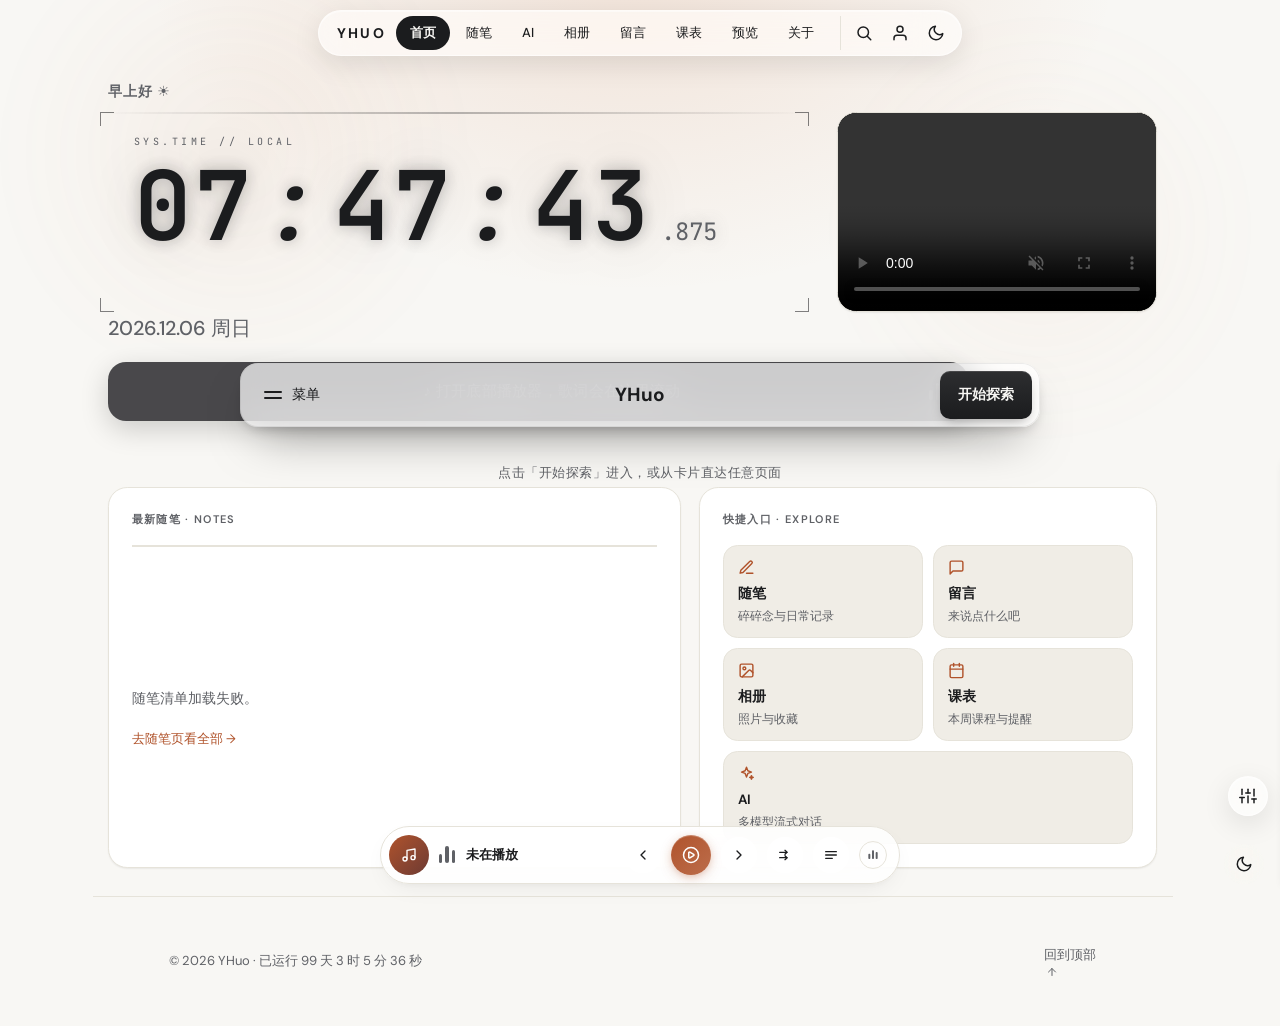
==== commit cb17fb42: "「首页」进站门屏上线（reactbits.dev CardNav 原生复刻，站长拍板「进入网站只显示极简导航栏点击开始才进入真正的首页」）：首访根路径先见居中极简导航卡（菜单/YHuo/开始探索），菜" ====
--- a/index.html
+++ b/index.html
@@ -173,6 +173,28 @@
       }
     } catch (e) {}
   </script>
+
+  <script>
+    // 进站门屏·首帧判定（2026-10-14，八页外壳同步，坑 23）：仅「根路径整页加载 + 本会话未过门」
+    // 才打 html.gate-pending——门屏（首页 main 里的 .home-gate）从第一帧就位、真首页内容藏到门后，
+    // 原导航/回顶钮/外观圆钮/迷你播放条/页脚同步隐藏（CSS 门控，见 site.css「进站门屏」段），
+    // 防先闪一帧原首页再被门盖住。深链（/notes/ 等分享直链）、子页刷新、会话内 pjax 回首页都不演，
+    // 点「开始探索」或卡内直达后 sessionStorage.yhuoGateDone 写旗标（与开场动画会话一次同口径）。
+    // 收场与直达都由 common.js 门屏段接管（摘 gate-pending + 摘门屏节点本体，pjax 回首页标记
+    // 随主内容区重插也不会再浮出来）；本片段只负责打类与无 JS 兜底。
+    try {
+      if (location.pathname === '/' && !location.hash && !sessionStorage.getItem('yhuoGateDone')) {
+        document.documentElement.classList.add('gate-pending');
+        // 无 JS 兜底：9 秒后仍没人接管（common.js 门屏段会挂 window.__gateTeardown）才摘类拆门——
+        // 正常路径这段到点空跑，不会把演到一半的门屏强行拆掉。
+        setTimeout(function () {
+          if (typeof window.__gateTeardown !== 'function') {
+            document.documentElement.classList.remove('gate-pending', 'gate-out');
+          }
+        }, 9000);
+      }
+    } catch (e) {}
+  </script>
 </head>
 <body>
 
@@ -246,6 +268,66 @@
   <main class="page-main">
     <!-- 顶部锚点 -->
     <div id="home"></div>
+
+    <!-- 进站门屏（2026-10-14，reactbits.dev CardNav 原生复刻）：仅本页有（不进八页外壳，坑 23 免同步）。
+         head 内联片段判定根路径+本会话未过门才打 html.gate-pending（深链/子页/会话内刷新不演）；
+         显示时原导航/回顶/外观钮/迷你条隐藏、真首页内容藏到门后——点「开始探索」收场进首页，
+         点卡内链接直达对应页（pjax 换页时门屏随 main 换掉、gate-pending 类由 common.js 门屏段摘除）。
+         演出/弹簧/收场全部 common.js 末尾「进站门屏」段接管；无 JS 时 9 秒兜底拆门、卡内链接照常跳转。 -->
+    <section class="home-gate" id="homeGate" aria-label="站点导航">
+      <nav class="gate-panel" id="gatePanel" aria-label="门屏导航">
+        <div class="gate-bar">
+          <button class="gate-menu" id="gateMenuBtn" type="button" aria-expanded="false" aria-controls="gateContent">
+            <span class="gate-burger" aria-hidden="true"><i class="gate-line gate-line--top"></i><i class="gate-line gate-line--bottom"></i></span>
+            <span class="gate-menu-label" aria-hidden="true"><span class="gate-word gate-word--open">菜单</span><span class="gate-word gate-word--close">收起</span></span>
+          </button>
+          <a class="gate-logo" href="/" aria-label="YHuo 首页">YHuo</a>
+          <a class="gate-cta" id="gateCta" href="/">开始探索</a>
+        </div>
+        <div class="gate-content" id="gateContent" aria-hidden="true">
+          <div class="gate-cards">
+            <div class="gate-card">
+              <div class="gate-card-head">
+                <span class="gate-card-label">随笔与留言</span>
+                <p class="gate-card-desc">碎碎念、日常与想说的话。</p>
+              </div>
+              <ul class="gate-links">
+                <li><a class="gate-link" href="/notes/" data-gate="notes"><span class="gate-arrow" aria-hidden="true"><svg class="ga-out" viewBox="0 0 24 24" fill="none" stroke="currentColor" stroke-width="2" stroke-linecap="round" stroke-linejoin="round"><path d="M7 17 17 7M8 7h9v9"/></svg><svg class="ga-in" viewBox="0 0 24 24" fill="none" stroke="currentColor" stroke-width="2" stroke-linecap="round" stroke-linejoin="round"><path d="M7 17 17 7M8 7h9v9"/></svg></span>随笔</a></li>
+                <li><a class="gate-link" href="/board/" data-gate="board"><span class="gate-arrow" aria-hidden="true"><svg class="ga-out" viewBox="0 0 24 24" fill="none" stroke="currentColor" stroke-width="2" stroke-linecap="round" stroke-linejoin="round"><path d="M7 17 17 7M8 7h9v9"/></svg><svg class="ga-in" viewBox="0 0 24 24" fill="none" stroke="currentColor" stroke-width="2" stroke-linecap="round" stroke-linejoin="round"><path d="M7 17 17 7M8 7h9v9"/></svg></span>留言板</a></li>
+              </ul>
+            </div>
+            <div class="gate-card">
+              <div class="gate-card-head">
+                <span class="gate-card-label">相册与课表</span>
+                <p class="gate-card-desc">照片收藏与每周课程安排。</p>
+              </div>
+              <ul class="gate-links">
+                <li><a class="gate-link" href="/album/" data-gate="album"><span class="gate-arrow" aria-hidden="true"><svg class="ga-out" viewBox="0 0 24 24" fill="none" stroke="currentColor" stroke-width="2" stroke-linecap="round" stroke-linejoin="round"><path d="M7 17 17 7M8 7h9v9"/></svg><svg class="ga-in" viewBox="0 0 24 24" fill="none" stroke="currentColor" stroke-width="2" stroke-linecap="round" stroke-linejoin="round"><path d="M7 17 17 7M8 7h9v9"/></svg></span>相册</a></li>
+                <li><a class="gate-link" href="/schedule/" data-gate="schedule"><span class="gate-arrow" aria-hidden="true"><svg class="ga-out" viewBox="0 0 24 24" fill="none" stroke="currentColor" stroke-width="2" stroke-linecap="round" stroke-linejoin="round"><path d="M7 17 17 7M8 7h9v9"/></svg><svg class="ga-in" viewBox="0 0 24 24" fill="none" stroke="currentColor" stroke-width="2" stroke-linecap="round" stroke-linejoin="round"><path d="M7 17 17 7M8 7h9v9"/></svg></span>课表</a></li>
+              </ul>
+            </div>
+            <div class="gate-card">
+              <div class="gate-card-head">
+                <span class="gate-card-label">AI 与关于</span>
+                <p class="gate-card-desc">流式对话助手与本站介绍。</p>
+              </div>
+              <ul class="gate-links">
+                <li><a class="gate-link" href="/ai/" data-gate="ai"><span class="gate-arrow" aria-hidden="true"><svg class="ga-out" viewBox="0 0 24 24" fill="none" stroke="currentColor" stroke-width="2" stroke-linecap="round" stroke-linejoin="round"><path d="M7 17 17 7M8 7h9v9"/></svg><svg class="ga-in" viewBox="0 0 24 24" fill="none" stroke="currentColor" stroke-width="2" stroke-linecap="round" stroke-linejoin="round"><path d="M7 17 17 7M8 7h9v9"/></svg></span>AI 助手</a></li>
+                <li><a class="gate-link" href="/blog/" data-gate="blog"><span class="gate-arrow" aria-hidden="true"><svg class="ga-out" viewBox="0 0 24 24" fill="none" stroke="currentColor" stroke-width="2" stroke-linecap="round" stroke-linejoin="round"><path d="M7 17 17 7M8 7h9v9"/></svg><svg class="ga-in" viewBox="0 0 24 24" fill="none" stroke="currentColor" stroke-width="2" stroke-linecap="round" stroke-linejoin="round"><path d="M7 17 17 7M8 7h9v9"/></svg></span>预览</a></li>
+                <li><a class="gate-link" href="/docs/" data-gate="docs"><span class="gate-arrow" aria-hidden="true"><svg class="ga-out" viewBox="0 0 24 24" fill="none" stroke="currentColor" stroke-width="2" stroke-linecap="round" stroke-linejoin="round"><path d="M7 17 17 7M8 7h9v9"/></svg><svg class="ga-in" viewBox="0 0 24 24" fill="none" stroke="currentColor" stroke-width="2" stroke-linecap="round" stroke-linejoin="round"><path d="M7 17 17 7M8 7h9v9"/></svg></span>关于</a></li>
+              </ul>
+            </div>
+          </div>
+          <a class="gate-cta--wide" id="gateCtaWide" href="/">开始探索</a>
+        </div>
+        <i class="gate-rim" aria-hidden="true"></i>
+      </nav>
+      <button class="gate-theme" id="gateThemeBtn" type="button" aria-label="切换深色模式" title="切换深色模式">
+        <span class="gt-moon" aria-hidden="true"><svg width="18" height="18" viewBox="0 0 24 24" fill="none" stroke="currentColor" stroke-width="2" stroke-linecap="round" stroke-linejoin="round"><path d="M21 12.79A9 9 0 1 1 11.21 3 7 7 0 0 0 21 12.79z"/></svg></span>
+        <span class="gt-sun" aria-hidden="true"><svg width="18" height="18" viewBox="0 0 24 24" fill="none" stroke="currentColor" stroke-width="2" stroke-linecap="round" stroke-linejoin="round"><circle cx="12" cy="12" r="4"/><path d="M12 2v2M12 20v2M4.93 4.93l1.41 1.41M17.66 17.66l1.41 1.41M2 12h2M20 12h2M6.34 17.66l-1.41 1.41M19.07 4.93l-1.41 1.41"/></svg></span>
+      </button>
+      <p class="gate-hint">点击「开始探索」进入，或从卡片直达任意页面</p>
+    </section>
 
       <!-- Hero / 时钟区域 -->
       <section class="hero-section" aria-label="本地时间">
--- a/assets/site.css
+++ b/assets/site.css
@@ -3647,7 +3647,7 @@
       visibility: hidden;
     }
 
-    .ai-model-item.active .chk { visibility: visible; }
+    .ai-model-item.active .chk, .ai-model-item[aria-selected='true'] .chk { visibility: visible; }
 
     .ai-model-foot {
       border-top: 1px solid var(--apple-border);
@@ -4839,63 +4839,200 @@
     .pl-fav svg { fill: none; }
     .pl-fav.faved svg { fill: #ff4d6a; }
 
-    /* ===== 管理员欢迎浮窗：顶部居中，滑入停留约 6 秒 ===== */
+    /* ===== 登录欢迎浮窗（Swipe Toast 形态，2026-10-14 升级——reactbits.dev/c/micro/swipe-toast 原生复刻）：
+       右下角；颜色=白卡（#fff 底 / #27272a 字 / #f5a524 琥珀引线，不随主题）——先对齐原版深灰卡，
+       后站长「不是你这个提示怎么还是黑色的，我要白色的」翻白：按原版同一套 token 结构对调（bg/ink 互换）；
+       底部一根引线随 6 秒剩余时间烧完自动关；向下滑走 / Esc / 悬停暂停（卡内结构由 common.js 构建，
+       八页外壳 markup 零改动）。外层 .admin-toast 只做定位与显隐，内层 .swipe-toast-card 承担滑动与引线。
+       卡内：「进入后台」= 原版动作钮同款（白卡下=深底白字药丸）、关闭 = 原版 X 钮同款。
+       注意：两钮的规则用 .swipe-toast-card 前缀（0,2,0）——「进入后台」带 .appear-btn 类，
+       文件更后方的 .appear-btn（0,1,0）文字链样式会盖掉同特异度规则 ===== */
     .admin-toast {
       position: fixed;
-      top: 64px; /* 顶栏(52px)下方 */
-      left: 50%;
-      transform: translate(-50%, -16px);
+      right: 32px;
+      bottom: calc(32px + env(safe-area-inset-bottom, 0px));
       z-index: 300; /* 高于相册/主页(150)和灯箱(200)，低于登录卡片(400) */
-      display: flex;
-      align-items: center;
-      gap: 14px;
-      padding: 10px 12px 10px 18px;
-      background: var(--apple-card);
-      color: var(--apple-card-foreground);
-      border: 1px solid var(--apple-border);
-      border-radius: 14px;
-      box-shadow: 0 16px 48px rgba(0, 0, 0, 0.2), 0 4px 14px rgba(0, 0, 0, 0.1);
+      width: min(356px, calc(100vw - 64px)); /* 原版：min(--st-w, 100vw - 2*offset) */
       opacity: 0;
       visibility: hidden;
-      transition: opacity 250ms var(--ease-out), transform 300ms var(--ease-out), visibility 250ms;
-      max-width: calc(100vw - 24px);
+      /* 出场（原版 closing 口径）：整卡下滑 280ms = slideMs*0.7、淡出 200ms */
+      transform: translateY(100%);
+      transition: opacity 200ms ease, transform 280ms cubic-bezier(.23, 1, .32, 1), visibility 280ms;
     }
 
     .admin-toast.show {
       opacity: 1;
       visibility: visible;
-      transform: translate(-50%, 0);
-    }
-
-    .admin-toast-text {
+      transform: translateY(0);
+      /* 入场（原版 lift 口径）：整卡从下方滑入 400ms、淡入 240ms = slideMs*0.6 */
+      transition: opacity 240ms ease, transform 400ms cubic-bezier(.23, 1, .32, 1), visibility 240ms;
+    }
+
+    /* 迷你播放条出现时让位（条贴底 16px 高约 56px，右端可达窄屏整宽） */
+    body.mini-active .admin-toast {
+      bottom: calc(140px + env(safe-area-inset-bottom, 0px));
+    }
+
+    /* 悬浮播放球模式：右下角三级台阶占满角落（球 32~80 / 外观圆钮 84~124 / 回顶钮 92~140），
+       抬到台阶之上——148 = 回顶钮顶 140 + 8 缝隙（实测 96 会同时压住圆钮和回顶钮） */
+    html.using-blog-player .admin-toast {
+      bottom: calc(148px + env(safe-area-inset-bottom, 0px));
+    }
+
+    /* AI 页输入条占底部（条顶约 bottom 133 起，手机/桌面同高）：抬到输入条之上（否则压发送键） */
+    html[data-page="ai"] .admin-toast {
+      bottom: calc(140px + env(safe-area-inset-bottom, 0px));
+    }
+
+    .swipe-toast-card {
+      position: relative;
+      overflow: hidden;
+      display: flex;
+      align-items: center;
+      gap: 8px;
+      padding: 16px;
+      border-radius: 12px;
+      background: #fff;
+      color: #27272a;
+      box-shadow: 0 1px 2px rgba(0, 0, 0, 0.05), 0 4px 12px rgba(0, 0, 0, 0.1);
+      cursor: grab;
+      outline: none;
+      touch-action: none;
+      user-select: none;
+      -webkit-user-select: none;
+      -webkit-touch-callout: none;
+      -webkit-tap-highlight-color: transparent;
+    }
+
+    .swipe-toast-card.dragging { cursor: grabbing; }
+
+    .swipe-toast-card:focus-visible {
+      outline: 2px solid #f5a524;
+      outline-offset: 2px;
+    }
+
+    .swipe-toast-body {
+      display: flex;
+      flex: 1 1 auto;
+      flex-direction: column;
+      min-width: 0;
+    }
+
+    .swipe-toast-text {
       font-size: 13px;
-      font-weight: 600;
-      white-space: nowrap;
+      font-weight: 500;
+      line-height: 1.5;
       overflow: hidden;
       text-overflow: ellipsis;
-    }
-
-    .admin-toast-btn { flex: none; }
-
-    .admin-toast-close {
-      display: inline-flex;
-      align-items: center;
-      justify-content: center;
-      width: 26px;
-      height: 26px;
+      white-space: nowrap;
+    }
+
+    /* 引线：2px 渐变细线贴卡片底缘，scaleX 1→0 随剩余时间烧完（JS WAAPI 驱动） */
+    .swipe-toast-fuse {
+      position: absolute;
+      right: 0;
+      bottom: 0;
+      left: 0;
+      height: 2px;
+      background: linear-gradient(90deg,
+        transparent 0%,
+        color-mix(in srgb, #f5a524 18%, transparent) 9%,
+        color-mix(in srgb, #f5a524 50%, transparent) 18%,
+        color-mix(in srgb, #f5a524 84%, transparent) 28%,
+        #f5a524 38%, #f5a524 62%,
+        color-mix(in srgb, #f5a524 84%, transparent) 72%,
+        color-mix(in srgb, #f5a524 50%, transparent) 82%,
+        color-mix(in srgb, #f5a524 18%, transparent) 91%,
+        transparent 100%);
+      transform-origin: left center;
+      pointer-events: none;
+    }
+
+    /* 「进入后台」= 原版动作钮同款（24px 药丸、反色字——白卡下=深底白字、悬停 .88、按压 .97）；
+       0,2,0 特异度压过 .appear-btn 文字链样式 */
+    .swipe-toast-card .admin-toast-btn {
       flex: none;
+      border: 0;
+      border-bottom: 0;
+      cursor: pointer;
+      height: 24px;
+      padding: 0 8px;
+      border-radius: 5px;
+      background: #27272a;
+      color: #fff;
+      font: inherit;
+      font-size: 12px;
+      font-weight: 500;
+      line-height: 1;
+      outline: none;
+      touch-action: manipulation;
+      -webkit-tap-highlight-color: transparent;
+      transition: transform 160ms cubic-bezier(.23,1,.32,1), background-color 160ms ease, opacity 160ms ease;
+    }
+
+    .swipe-toast-card .admin-toast-btn:active { transform: scale(.97); }
+
+    .swipe-toast-card .admin-toast-btn:focus-visible { outline: 2px solid #f5a524; outline-offset: 2px; }
+
+    /* 关闭 = 原版 X 钮同款（24×24 方角、悬停 10% 墨、命中区外扩 8px；图标收到原版 12px/2.5） */
+    .swipe-toast-card .admin-toast-close {
+      position: relative;
+      flex: none;
+      display: grid;
+      place-items: center;
+      width: 24px;
+      height: 24px;
       padding: 0;
-      border: none;
-      border-radius: 999px;
-      background: none;
-      color: var(--apple-muted-foreground);
+      border: 0;
+      border-radius: 5px;
+      background: transparent;
+      color: inherit;
       cursor: pointer;
-      transition: background-color 150ms var(--ease-out), color 150ms var(--ease-out);
-    }
-
-    .admin-toast-close:hover {
-      background: var(--apple-chip, var(--apple-secondary, rgba(128, 128, 128, 0.14)));
-      color: var(--apple-foreground);
+      outline: none;
+      touch-action: manipulation;
+      -webkit-tap-highlight-color: transparent;
+      transition: transform 160ms cubic-bezier(.23,1,.32,1), background-color 160ms ease, opacity 160ms ease;
+    }
+
+    .swipe-toast-card .admin-toast-close::before { content: ''; position: absolute; inset: -8px; }
+
+    .swipe-toast-card .admin-toast-close svg { width: 12px; height: 12px; stroke-width: 2.5; }
+
+    .swipe-toast-card .admin-toast-close:active { transform: scale(.97); }
+
+    .swipe-toast-card .admin-toast-close:focus-visible { outline: 2px solid #f5a524; outline-offset: 2px; }
+
+    @media (hover: hover) and (pointer: fine) {
+      .swipe-toast-card .admin-toast-btn:hover { opacity: .88; }
+      .swipe-toast-card .admin-toast-close:hover { background: rgba(39, 39, 42, 0.1); }
+    }
+
+    @media (prefers-reduced-motion: reduce) {
+      .admin-toast { transition: opacity 200ms ease; transform: none; }
+      .admin-toast.show { transform: none; }
+      .swipe-toast-card .admin-toast-btn:active,
+      .swipe-toast-card .admin-toast-close:active { transform: none; }
+    }
+
+    @media (max-width: 600px) {
+      .admin-toast {
+        right: 16px;
+        bottom: calc(16px + env(safe-area-inset-bottom, 0px));
+        width: min(356px, calc(100vw - 32px)); /* 原版：min(--st-w, 100vw - 2*16px) */
+      }
+      /* 窄屏右侧控件堆叠高（圆钮 96~136、回顶钮 136~176），迷你条出现时让到最上层 */
+      body.mini-active .admin-toast {
+        bottom: calc(184px + env(safe-area-inset-bottom, 0px));
+      }
+      /* AI 页输入条之上（该页迷你条/圆钮都不显示，无需 184 高位）；写在 mini-active 之后压过它 */
+      html[data-page="ai"] .admin-toast {
+        bottom: calc(140px + env(safe-area-inset-bottom, 0px));
+      }
+      /* 博客款悬浮播放器：窄屏右侧三级台阶更高（圆钮 720~760 / 回顶钮 680~720），
+         148 的桌面口径会压住回顶钮——与迷你条同高让到最上层 */
+      html.using-blog-player .admin-toast {
+        bottom: calc(184px + env(safe-area-inset-bottom, 0px));
+      }
     }
 
     /* 外观入口：圆形毛玻璃小钮（2026-09-08 用户嫌白色耳朵突兀，选定圆钮方案；同日追加自由拖动）。
@@ -7286,9 +7423,10 @@
       z-index: 60;
     }
 
-    /* iOS 聚焦不放大：触屏设备输入字号 ≥16px（<16px 聚焦时 Safari 会强制放大视口） */
+    /* iOS 聚焦不放大：触屏设备输入字号 ≥16px（<16px 聚焦时 Safari 会强制放大视口）；
+       2026-10-15 Prompt Bar 化后输入框是 textarea，同步覆盖（漏掉会让 iOS 聚焦整页放大） */
     @media (pointer: coarse) {
-      .ai-input-bar input { font-size: 16px; }
+      .ai-input-bar input, .ai-input-bar textarea { font-size: 16px; }
     }
 
     /* AI 页手机端贴边（2026-09-06 用户实报"对话框贴边"）：page-main(4vw) + ai-chat(6vw)
@@ -8173,6 +8311,234 @@
       font-size: 11.5px;
       color: var(--apple-muted-foreground, var(--apple-foreground));
       opacity: 0.65;
+    }
+
+    /* ========================= AI 输入条 Prompt Bar 化（2026-10-15，reactbits.dev Prompt Bar 原生复刻） =========================
+       结构/行为见 common.js 同名段：.pb-spark 星火画布 / .pb-mention-menu @来源与/指令菜单 /
+       .pb-effect-panel 强度滑杆 / .pb-send-glyph 形变键。全部取 --apple-* 变量随 15 主题走；
+       四复古主题走既有直角语言；手机端见本段末尾 640px 媒体查询。 */
+
+    /* 输入框本体由 input 升级为 textarea（自动增高）：换掉旧的单行 input 样式 */
+    .ai-input-bar textarea {
+      width: 100%;
+      border: none;
+      outline: none;
+      background: none;
+      color: var(--apple-foreground);
+      font-size: 14px;
+      font-family: inherit;
+      line-height: 22px;
+      padding: 0 4px;
+      resize: none;
+      overflow-y: hidden;
+      overflow-wrap: anywhere;
+      max-height: 110px; /* 5 行 × 22px；超出转内部滚动 */
+    }
+
+    .ai-input-bar textarea::placeholder { color: var(--apple-muted-foreground, var(--apple-foreground)); opacity: 0.45; }
+
+    /* 星火画布：铺满输入条、不吃指针（拉满思考档时由 JS 启动绘制） */
+    .ai-input-bar { position: relative; }
+    .pb-spark {
+      position: absolute;
+      inset: 0;
+      width: 100%;
+      height: 100%;
+      border-radius: inherit;
+      pointer-events: none;
+      z-index: 0;
+    }
+    /* 画布垫底：内容行全部抬到 z1（否则画布盖在文字上） */
+    .ai-input-bar > :not(.pb-spark) { position: relative; z-index: 1; }
+
+    /* 拉满档的整条辉光（对齐原版 data-max 的 radial-gradient 渐显） */
+    .ai-input-bar::before {
+      content: '';
+      position: absolute;
+      inset: 0;
+      border-radius: inherit;
+      pointer-events: none;
+      opacity: 0;
+      z-index: 0;
+      background: radial-gradient(140% 120% at 0% 100%, color-mix(in srgb, var(--apple-primary) 26%, transparent), transparent 62%);
+      transition: opacity 500ms ease;
+    }
+    .ai-input-bar[data-max]::before { opacity: 1; }
+
+    /* 来源/指令菜单：复用 .ai-model-menu 定位与弹收动画，行样式对齐原版（图标+名称+描述） */
+    .pb-mention-menu { min-width: 264px; max-width: 340px; }
+    /* 模型菜单（2026-10-15 对齐原版 Prompt Bar）：窄栏 200px、扁平列表、行高 36px 同规约，
+       悬停光斑与 @// 菜单共用一套 .pb-menu-glow */
+    #aiModelMenu { min-width: 200px; max-width: 300px; }
+    .pb-menu-glow {
+      position: absolute;
+      left: 4px;
+      right: 4px;
+      border-radius: 10px;
+      background: color-mix(in srgb, var(--apple-foreground) 8%, transparent);
+      opacity: 0;
+      pointer-events: none;
+      transition: top 220ms cubic-bezier(0.23, 1, 0.32, 1), height 220ms cubic-bezier(0.23, 1, 0.32, 1), opacity 150ms ease;
+    }
+    .pb-mention-menu .ai-model-item, #aiModelMenu .ai-model-item { position: relative; z-index: 1; height: 36px; padding: 0 8px; }
+    #aiModelMenu .pb-row-name { flex: 1 1 auto; min-width: 0; overflow: hidden; text-overflow: ellipsis; white-space: nowrap; }
+    #aiModelMenu .ai-model-item .tag { margin-left: auto; }
+    #aiModelMenu .ai-model-item .chk { margin-left: 6px; }
+    .pb-row-ico {
+      flex: none;
+      width: 20px;
+      display: inline-flex;
+      justify-content: center;
+      color: color-mix(in srgb, var(--apple-foreground) 70%, transparent);
+    }
+    .pb-row-ico svg { width: 15px; height: 15px; display: block; }
+    .pb-row-slash { font-weight: 700; font-size: 13px; }
+    .pb-row-name { flex: none; font-size: 13px; font-weight: 500; }
+    .pb-row-desc {
+      min-width: 0;
+      flex: 1 1 auto;
+      overflow: hidden;
+      text-overflow: ellipsis;
+      white-space: nowrap;
+      font-size: 12px;
+      color: color-mix(in srgb, var(--apple-foreground) 55%, transparent);
+    }
+    .pb-menu-none {
+      display: flex;
+      align-items: center;
+      height: 36px;
+      padding: 0 8px;
+      font-size: 12px;
+      color: color-mix(in srgb, var(--apple-foreground) 55%, transparent);
+    }
+    @media (prefers-reduced-motion: reduce) {
+      .pb-menu-glow { transition: opacity 150ms ease; }
+    }
+
+    /* 思考强度滑杆面板（原 Prompt Bar 的 effort 弹层：标题行 + Faster/Smarter + 滑轨 + 底部说明） */
+    .pb-effort-panel { min-width: 248px; padding: 12px 14px 12px; }
+    .pb-effort-head { display: flex; align-items: center; gap: 8px; font-size: 13px; line-height: 18px; }
+    .pb-effort-cap { color: color-mix(in srgb, var(--apple-foreground) 55%, transparent); }
+    .pb-effort-name { font-weight: 500; }
+    .pb-effort-help {
+      margin-left: auto;
+      display: inline-flex;
+      align-items: center;
+      justify-content: center;
+      width: 15px;
+      height: 15px;
+      border-radius: 50%;
+      border: 1px solid color-mix(in srgb, var(--apple-foreground) 30%, transparent);
+      font-size: 10px;
+      line-height: 1;
+      color: color-mix(in srgb, var(--apple-foreground) 55%, transparent);
+      cursor: default;
+    }
+    .pb-effort-ends {
+      display: flex;
+      justify-content: space-between;
+      margin-top: 12px;
+      font-size: 12px;
+      line-height: 16px;
+      color: color-mix(in srgb, var(--apple-foreground) 55%, transparent);
+    }
+    .pb-effort-track {
+      position: relative;
+      margin-top: 8px;
+      height: 22px;
+      border-radius: 11px;
+      background: color-mix(in srgb, var(--apple-foreground) 8%, transparent);
+      cursor: pointer;
+      touch-action: none;
+      outline: none;
+      user-select: none;
+    }
+    .pb-effort-fill {
+      position: absolute;
+      inset: 0 auto 0 0;
+      width: 0;
+      border-radius: 11px;
+      background: color-mix(in srgb, var(--apple-foreground) 18%, transparent);
+      transition: width 220ms cubic-bezier(0.23, 1, 0.32, 1), background-color 300ms ease;
+    }
+    .pb-effort-track[data-max] .pb-effort-fill { background: color-mix(in srgb, var(--apple-primary) 35%, transparent); }
+    .pb-effort-dot {
+      position: absolute;
+      top: 50%;
+      width: 4px;
+      height: 4px;
+      margin: -2px 0 0 -2px;
+      border-radius: 50%;
+      background: color-mix(in srgb, var(--apple-foreground) 30%, transparent);
+    }
+    .pb-effort-thumb {
+      position: absolute;
+      top: 2px;
+      margin-left: -9px;
+      width: 18px;
+      height: 18px;
+      border-radius: 50%;
+      background: var(--apple-foreground);
+      box-shadow: 0 2px 6px rgba(0, 0, 0, 0.25);
+      transition: left 220ms cubic-bezier(0.23, 1, 0.32, 1), background-color 300ms ease;
+    }
+    .pb-effort-track[data-max] .pb-effort-thumb { background: var(--apple-primary); }
+    .pb-effort-track:focus-visible { box-shadow: 0 0 0 3px color-mix(in srgb, var(--apple-primary) 25%, transparent); }
+    .pb-effort-panel .ai-model-foot { margin-top: 10px; }
+    @media (prefers-reduced-motion: reduce) {
+      .pb-effort-fill, .pb-effort-thumb { transition: background-color 300ms ease; }
+    }
+
+    /* 发送键：形变 glyph（SVG path 由 JS 逐帧改写；按压缩放同原版 pressScale 0.96） */
+    .pb-send-glyph { display: block; transform-origin: center; }
+    .ai-send-btn[data-armed] { background: var(--apple-foreground); color: var(--apple-background); }
+    .ai-send-btn[data-pressed] { transform: scale(0.96); }
+    @media (prefers-reduced-motion: reduce) {
+      .ai-send-btn[data-pressed] { transform: none; }
+    }
+
+    /* 语音听写：未听写显示麦克风、听写中显示三根跳动均衡条（原版同款） */
+    .pb-mic-eq { display: none; height: 14px; align-items: center; gap: 2.5px; }
+    .pb-mic-eq i {
+      display: block;
+      width: 2.5px;
+      height: 100%;
+      border-radius: 999px;
+      background: currentColor;
+      transform-origin: center;
+      animation: pbMicEq 900ms ease-in-out infinite;
+    }
+    .pb-mic-eq i:nth-child(2) { animation-delay: 150ms; }
+    .pb-mic-eq i:nth-child(3) { animation-delay: 300ms; }
+    #aiMicBtn[data-on] .pb-mic-ico { display: none; }
+    #aiMicBtn[data-on] .pb-mic-eq { display: inline-flex; }
+    #aiMicBtn[data-on] { color: var(--apple-primary); opacity: 1; }
+    @keyframes pbMicEq {
+      0%, 100% { transform: scaleY(0.35); }
+      50% { transform: scaleY(1); }
+    }
+
+    /* 四复古主题：直角语言（与既有 .ai-input-bar 等一整串选择器同规约，逐条跟进） */
+    html[data-accent='win98'] .pb-mention-menu, html[data-accent='portal'] .pb-mention-menu,
+    html[data-accent='crt'] .pb-mention-menu, html[data-accent='oldbook'] .pb-mention-menu,
+    html[data-accent='win98'] .pb-menu-glow, html[data-accent='portal'] .pb-menu-glow,
+    html[data-accent='crt'] .pb-menu-glow, html[data-accent='oldbook'] .pb-menu-glow,
+    html[data-accent='win98'] .pb-effort-track, html[data-accent='portal'] .pb-effort-track,
+    html[data-accent='crt'] .pb-effort-track, html[data-accent='oldbook'] .pb-effort-track,
+    html[data-accent='win98'] .pb-effort-fill, html[data-accent='portal'] .pb-effort-fill,
+    html[data-accent='crt'] .pb-effort-fill, html[data-accent='oldbook'] .pb-effort-fill,
+    html[data-accent='win98'] .pb-effort-thumb, html[data-accent='portal'] .pb-effort-thumb,
+    html[data-accent='crt'] .pb-effort-thumb, html[data-accent='oldbook'] .pb-effort-thumb,
+    html[data-accent='win98'] .ai-send-btn[data-armed], html[data-accent='portal'] .ai-send-btn[data-armed],
+    html[data-accent='crt'] .ai-send-btn[data-armed], html[data-accent='oldbook'] .ai-send-btn[data-armed] {
+      border-radius: 0;
+    }
+
+    /* 手机端：输入区多一排按钮（＋/模型/强度/麦克风/发送）在 390px 会挤，把模型与强度钮收窄 */
+    @media (max-width: 640px) {
+      .pb-mention-menu, .pb-effort-panel { min-width: 216px; max-width: min(86vw, 300px); }
+      .ai-input-tools { gap: 4px; }
+      .ai-input-tools .ai-model-btn { padding: 6px 6px; font-size: 12.5px; max-width: 108px; }
     }
 
     /* 「思考中」等待态（2026-09-11）：三点跳动（纯 CSS 动画，零 DOM 写入）+ 耗时秒数
@@ -9456,3 +9822,521 @@
       .sched-viewbar { margin-bottom: 10px; }
       .sched-day-list { gap: 10px; }
     }
+
+    /* =========================
+       验证码格子输入（2026-10-14，参考 reactbits.dev Code Slots，原生 CSS 复刻）：
+       ①输入段——真输入透明铺满承担键入/粘贴/自动填充，6 格只镜像显示，单字弹入（scale 过冲）、
+       焦点高亮当前位、清空整组下沉；②确认段（2026-10-14 追，站长问「验证码正确格子合并显示对勾」）——
+       校验通过时主题色洗条从中间铺开把整排连成一块（视觉上「六格合并」）、数字逐格下沉隐去、
+       对勾延迟 280ms 弹入；③错误段——整排染红 + 有字格从右往左逐个蒸掉再清空
+       （确认/错误两态时序均对齐原版 status=success/error 源码常量）。
+       提交逻辑读的仍是原输入框 value，上游零改动。
+       ========================= */
+    .code-slots {
+      position: relative;
+      display: flex;
+      gap: 8px;
+      height: 40px;
+      cursor: text;
+      --cs-wash-radius: 10px; /* 洗条/对勾圆角：四复古主题清零（与格子直角同口径） */
+    }
+    /* 真输入：铺满容器透明接管键入；opacity 0 而非 display:none（保持可聚焦/自动填充）；
+       z-index 4 = 最上层（对齐原版层序：洗条 z1 只盖格子、输入永远可聚焦） */
+    .code-slots > input {
+      position: absolute;
+      inset: 0;
+      z-index: 4;
+      width: 100%;
+      height: 100%;
+      opacity: 0;
+      border: none;
+      padding: 0;
+      margin: 0;
+      background: transparent;
+      font-size: 16px; /* iOS 聚焦自动放大阈值以下（站内既有口径） */
+      cursor: text;
+    }
+    .code-slots > input:focus { outline: none; }
+    /* 选择器带 .code-slots 前缀提特异性：登录卡里既有 .login-field span（12px/600/灰）会压 .code-slot */
+    .code-slots .code-slot {
+      flex: 1 1 0;
+      min-width: 0;
+      height: 100%;
+      display: flex;
+      align-items: center;
+      justify-content: center;
+      font-size: 18px;
+      font-weight: 700;
+      font-family: inherit;
+      font-variant-numeric: tabular-nums;
+      color: var(--apple-foreground);
+      background: var(--apple-secondary);
+      border: 1px solid var(--apple-border);
+      border-radius: 10px;
+      transition: border-color 180ms var(--ease-out), box-shadow 180ms var(--ease-out),
+        background-color 180ms var(--ease-out);
+      user-select: none;
+    }
+    /* 数字墨层：下沉/蒸掉动画只动这层，不动格子底（同原版 Slot 的 fill 与 ink 分离口径） */
+    .code-slot-ink { display: block; }
+    /* 焦点跟随：真输入聚焦时当前位（=已填格数）亮起 */
+    .code-slots.is-focus .code-slot.is-active {
+      border-color: var(--apple-primary);
+      box-shadow: 0 0 0 3px color-mix(in srgb, var(--apple-primary) 22%, transparent);
+      background: var(--apple-card);
+    }
+    /* 数字弹入：scale 0.4 起跳过冲到 1.12 再回落（cubic-bezier 双段模拟弹簧），
+       加轻微透明度入场；一次性类，animationend 摘除可重播 */
+    .code-slot-pop { animation: code-slot-pop 260ms var(--ease-out); }
+    @keyframes code-slot-pop {
+      0% { transform: scale(0.4); opacity: 0.2; }
+      60% { transform: scale(1.12); opacity: 1; }
+      100% { transform: scale(1); opacity: 1; }
+    }
+    /* 清空（退格到空/模式切换/提交后清码）：整组快速下沉淡出再回位，示意「已清空」 */
+    .code-slots-clear .code-slot { animation: code-slot-clear 180ms var(--ease-out); }
+    @keyframes code-slot-clear {
+      0% { transform: scale(1); opacity: 1; }
+      45% { transform: scale(0.86); opacity: 0.25; }
+      100% { transform: scale(1); opacity: 1; }
+    }
+    /* ---- 成功确认态（对齐原版：WASH 0.3s 从中间铺开 → 数字逐格下沉 60ms+i*30ms → 对勾延迟 0.28s 升起） ---- */
+    .code-slots-wash {
+      position: absolute;
+      inset: 0;
+      z-index: 1;
+      display: grid;
+      place-items: center;
+      border-radius: var(--cs-wash-radius);
+      background: var(--apple-primary);
+      color: var(--apple-primary-foreground);
+      clip-path: inset(0px 50% round var(--cs-wash-radius)); /* 左右各裁一半=完全不可见 */
+      pointer-events: none;
+      transition: clip-path 200ms var(--ease-out); /* 收回走 WASH_OUT 200ms */
+    }
+    .code-slots.is-success .code-slots-wash {
+      clip-path: inset(0px 0px round var(--cs-wash-radius));
+      transition-duration: 300ms; /* 铺开走 WASH_IN 300ms */
+    }
+    .code-slots-check {
+      width: 24px;
+      height: 24px;
+      opacity: 0;
+      transform: translateY(8px) scale(0.85);
+    }
+    .code-slots.is-success .code-slots-check {
+      opacity: 1;
+      transform: translateY(0) scale(1);
+      transition: transform 350ms cubic-bezier(0.34, 1.4, 0.64, 1), opacity 150ms var(--ease-out);
+      transition-delay: 280ms;
+    }
+    /* 成功态数字下沉隐去（原版 SINK_DELAY/SINK_STEP 同口径） */
+    .code-slots.is-success .code-slot-ink {
+      animation: code-slot-sink 300ms var(--ease-out) both;
+      animation-delay: calc(60ms + var(--i, 0) * 30ms);
+    }
+    @keyframes code-slot-sink {
+      to { transform: translateY(0.9em); opacity: 0; }
+    }
+    /* ---- 错误态：整排染红，有字格从右往左逐个蒸掉（20ms 步进，原版 error drain 同口径） ---- */
+    .code-slots.is-error .code-slot {
+      border-color: #ff3b30;
+      background: color-mix(in srgb, #ff3b30 18%, var(--apple-secondary));
+    }
+    .code-slots.is-error .code-slot-ink {
+      animation: code-slot-evaporate 300ms var(--ease-out) both;
+      animation-delay: calc((5 - var(--i, 0)) * 20ms);
+    }
+    @keyframes code-slot-evaporate {
+      to { transform: scale(0.4); opacity: 0; }
+    }
+    @media (prefers-reduced-motion: reduce) {
+      .code-slot-pop, .code-slots-clear .code-slot,
+      .code-slots.is-success .code-slot-ink, .code-slots.is-error .code-slot-ink {
+        animation: none;
+      }
+      .code-slots-wash, .code-slots.is-success .code-slots-wash,
+      .code-slots-check, .code-slots.is-success .code-slots-check { transition: none; }
+      /* 动效关停时状态直达：成功数字立即让位、对勾立即出现；错误数字立即隐去 */
+      .code-slots.is-success .code-slot-ink { opacity: 0; }
+      .code-slots.is-success .code-slots-check { opacity: 1; transform: none; }
+      .code-slots.is-error .code-slot-ink { opacity: 0; }
+    }
+    /* 复古四主题：格子直角（并入既有「圆角清零」语言；Win98 凹陷下面单独给） */
+    html[data-accent='win98'] .code-slot, html[data-accent='portal'] .code-slot,
+    html[data-accent='crt'] .code-slot, html[data-accent='oldbook'] .code-slot {
+      border-radius: 0;
+    }
+    html[data-accent='win98'] .code-slot {
+      background: #ffffff;
+      border: 1px solid;
+      border-color: #404040 #ffffff #ffffff #404040;
+      color: #000000;
+    }
+    html[data-accent='win98'].dark .code-slot {
+      background: #1a1a1a;
+      border-color: #101010 #6a6a6a #6a6a6a #101010;
+      color: #e8e8e8;
+    }
+    /* win98 深色档的格子背景是 (0,3,1) 特异性，错误染红要再压一层，否则暗色下看不见红 */
+    html[data-accent='win98'].dark .code-slots.is-error .code-slot {
+      border-color: #ff3b30;
+      background: color-mix(in srgb, #ff3b30 18%, #1a1a1a);
+    }
+    /* 复古主题洗条圆角清零（与格子直角同口径） */
+    html[data-accent='win98'] .code-slots, html[data-accent='portal'] .code-slots,
+    html[data-accent='crt'] .code-slots, html[data-accent='oldbook'] .code-slots {
+      --cs-wash-radius: 0px;
+    }
+    /* 资料卡绑定邮箱行（flex 横排）：格子容器占满剩余宽度，高度对齐原输入框 */
+    .pwd-out-row .code-slots { flex: 1 1 auto; min-width: 0; height: 36px; }
+    /* 手机端：格高 40→36px、间距 8→6px，390px 下 6 格不挤 */
+    @media (max-width: 560px) {
+      .code-slots { height: 36px; gap: 6px; }
+      .code-slots .code-slot { font-size: 16px; }
+    }
+
+    /* =============================================================
+       进站门屏（2026-10-14，reactbits.dev CardNav 原生复刻；仅首页 main 有 .home-gate）
+       门控 = html.gate-pending（head 内联片段判定：根路径 + 本会话未过门 sessionStorage.yhuoGateDone）。
+       门开时：真首页内容藏到门后（main 里除 .home-gate 外全部 display:none）、
+       原导航胶囊/回顶钮/外观圆钮/迷你播放条/页脚隐藏——防第一帧闪出原导航。
+       收场（gate-out）：整层淡出，animationend 后 common.js 摘 gate-pending，
+       外壳件与真首页内容随类摘除自然回归。pjax 换页 <main> 整体被换，gate-pending 由 common.js 摘除。
+       ⚠️ .home-gate 只在首页，永不进八页外壳（坑 23 免同步）；外壳件隐藏规则全部挂在
+          html.gate-pending 门控类下，摘类即还原，其他页面零波及。
+       ⚠️ 门屏 fixed 层在 main 之内（坑 22/28：main 有 pjax-enter 动画构成层叠上下文，
+          fixed 层 z-index 出不去——门屏 z 90 无越层需求，登录卡 400 / 开场动画 500 都在其上）。
+       ============================================================= */
+
+    /* ---------- 门控：门开时藏真首页内容与外壳件 ---------- */
+    html.gate-pending main.page-main > :not(.home-gate) { display: none !important; }
+    html.gate-pending .site-header,
+    html.gate-pending .site-footer,
+    html.gate-pending .back-top,
+    html.gate-pending .appear-tab,
+    html.gate-pending .mini-player,
+    html.gate-pending .progress-bar { display: none !important; }
+
+    /* ---------- 门屏层：满屏居中，背景透出画布（光晕/流星/自定义背景全在 body/html 层） ---------- */
+    .home-gate {
+      position: fixed;
+      inset: 0;
+      z-index: 90; /* 在 main 内受 pjax-enter 层叠上下文约束（坑 28），无越层需求：登录卡 400/开场动画 500 都在其上 */
+      display: flex;
+      flex-direction: column;
+      align-items: center;
+      justify-content: center;
+      gap: 18px;
+      padding: 24px;
+      overflow-y: auto; /* 矮视口/卡展开超高时可滚 */
+    }
+
+    /* ---------- CardNav 面板（原版 --cn-* 常量口径，映射站内令牌浅深自动跟随） ---------- */
+    .gate-panel {
+      --gp-max: 800px;
+      --gp-bar: 64px;
+      --gp-inset: 8px;
+      --gp-gap: 8px;
+      --gp-radius: 18px;
+      --gp-card-h: 176px;
+      --gp-panel: color-mix(in srgb, var(--card) 72%, transparent);
+      --gp-tile: linear-gradient(180deg, var(--card) 0%, color-mix(in srgb, var(--card) 88%, var(--apple-background)) 100%);
+      --gp-text: var(--apple-foreground);
+      --gp-muted: var(--apple-muted-foreground);
+      --gp-hover: color-mix(in srgb, var(--foreground) 6%, transparent);
+      --gp-edge: color-mix(in srgb, var(--foreground) 8%, transparent);
+      --gp-highlight: color-mix(in srgb, #ffffff 22%, transparent);
+      --gp-cta: linear-gradient(180deg, color-mix(in srgb, var(--foreground) 92%, #ffffff) 0%, var(--foreground) 100%);
+      --gp-cta-ink: var(--apple-background);
+      position: relative;
+      width: 100%;
+      max-width: var(--gp-max);
+      height: var(--gp-bar);
+      font-size: 14px;
+      line-height: 1.4;
+      -webkit-tap-highlight-color: transparent;
+      flex: none;
+      margin-top: -6vh; /* 视觉重心略抬（原版 demo 版心偏上） */
+    }
+
+    .gate-panel {
+      z-index: 10;
+      border-radius: var(--gp-radius);
+      overflow: hidden; /* 展开内容随面板弹簧长高逐帧揭示（原版同构） */
+      background: var(--gp-panel);
+      box-shadow: 0 24px 48px -20px rgba(0, 0, 0, 0.5), 0 6px 16px -8px rgba(0, 0, 0, 0.35);
+      -webkit-backdrop-filter: blur(20px) saturate(1.6);
+      backdrop-filter: blur(20px) saturate(1.6);
+    }
+
+    /* ---------- 顶栏三件套 grid：菜单 | logo | CTA ---------- */
+    .gate-bar {
+      position: relative;
+      z-index: 2;
+      display: grid;
+      grid-template-columns: 1fr auto 1fr;
+      align-items: center;
+      height: var(--gp-bar);
+      padding: 0 var(--gp-inset);
+    }
+
+    .gate-menu {
+      display: inline-flex;
+      align-items: center;
+      gap: 10px;
+      justify-self: start;
+      height: calc(var(--gp-bar) - var(--gp-inset) * 2);
+      padding: 0 16px;
+      border: 0;
+      border-radius: calc(var(--gp-radius) - var(--gp-inset));
+      background: none;
+      color: var(--gp-text);
+      font-family: inherit;
+      font-size: inherit;
+      font-weight: 500;
+      cursor: pointer;
+      outline: none;
+      transition: background-color 0.2s ease;
+    }
+    .gate-menu:hover { background: var(--gp-hover); }
+    .gate-menu:focus-visible, .gate-logo:focus-visible, .gate-cta:focus-visible, .gate-link:focus-visible {
+      outline: 2px solid color-mix(in srgb, var(--foreground) 55%, transparent);
+      outline-offset: 2px;
+    }
+
+    .gate-burger { position: relative; width: 18px; height: 12px; }
+    .gate-line {
+      position: absolute;
+      left: 0;
+      width: 100%;
+      height: 1.5px;
+      border-radius: 2px;
+      background: currentColor;
+      transition: transform 0.5s cubic-bezier(0.22, 1, 0.36, 1), top 0.5s cubic-bezier(0.22, 1, 0.36, 1);
+    }
+    .gate-line--top { top: 2.25px; }
+    .gate-line--bottom { top: 8.25px; }
+    .gate-panel.open .gate-line--top { top: 5.25px; transform: rotate(45deg); }
+    .gate-panel.open .gate-line--bottom { top: 5.25px; transform: rotate(-45deg); }
+
+    .gate-menu-label { position: relative; display: inline-grid; overflow: hidden; }
+    .gate-word { grid-area: 1 / 1; transition: transform 0.5s cubic-bezier(0.22, 1, 0.36, 1); }
+    .gate-word--close { transform: translateY(110%); }
+    .gate-panel.open .gate-word--open { transform: translateY(-110%); }
+    .gate-panel.open .gate-word--close { transform: translateY(0); }
+
+    .gate-logo {
+      display: inline-flex;
+      align-items: center;
+      justify-self: center;
+      height: 24px;
+      color: var(--gp-text);
+      font-size: 19px;
+      font-weight: 700;
+      letter-spacing: 0.01em;
+      text-decoration: none;
+      outline: none;
+    }
+
+    .gate-cta {
+      display: inline-flex;
+      align-items: center;
+      justify-content: center;
+      justify-self: end;
+      height: calc(var(--gp-bar) - var(--gp-inset) * 2);
+      padding: 0 18px;
+      border: 0;
+      border-radius: calc(var(--gp-radius) - var(--gp-inset));
+      background: var(--gp-cta);
+      box-shadow: inset 0 1px 0 rgba(255, 255, 255, 0.12), 0 6px 14px -6px rgba(0, 0, 0, 0.45);
+      color: var(--gp-cta-ink);
+      font-family: inherit;
+      font-size: inherit;
+      font-weight: 600;
+      white-space: nowrap;
+      text-decoration: none;
+      cursor: pointer;
+      outline: none;
+      transition: filter 0.2s ease;
+    }
+    .gate-cta:hover { filter: brightness(1.25); }
+
+    /* ---------- 展开内容区（visibility 由 shown 门控防 tab 落进收起态） ---------- */
+    .gate-content {
+      position: absolute;
+      top: var(--gp-bar);
+      right: 0;
+      left: 0;
+      visibility: hidden;
+      display: flex;
+      flex-direction: column;
+      gap: var(--gp-gap);
+      padding: 0 var(--gp-inset) var(--gp-inset);
+      perspective: 900px;
+    }
+    .gate-panel.shown .gate-content { visibility: visible; }
+
+    .gate-cards { display: flex; gap: var(--gp-gap); }
+
+    .gate-card {
+      position: relative;
+      display: flex;
+      flex: 1 1 0;
+      flex-direction: column;
+      gap: 18px;
+      min-width: 0;
+      min-height: var(--gp-card-h);
+      padding: 16px 16px 14px;
+      border-radius: calc(var(--gp-radius) - var(--gp-inset));
+      background: var(--gp-tile);
+      box-shadow:
+        inset 0 0 0 1px var(--gp-edge),
+        inset 0 1px 0 var(--gp-highlight),
+        0 4px 10px -4px rgba(0, 0, 0, 0.25);
+      color: var(--gp-text);
+      transform-origin: 50% 0;
+      will-change: transform, opacity;
+    }
+
+    .gate-card-head { display: flex; flex-direction: column; gap: 4px; }
+    .gate-card-label { font-size: 17px; font-weight: 600; letter-spacing: -0.015em; }
+    .gate-card-desc { margin: 0; color: var(--gp-muted); font-size: 13px; line-height: 1.45; }
+
+    .gate-links { display: flex; flex-direction: column; gap: 2px; margin: auto 0 0; padding: 0; list-style: none; }
+    .gate-link {
+      display: inline-flex;
+      align-items: center;
+      gap: 8px;
+      padding: 3px 0;
+      border-radius: 6px;
+      color: inherit;
+      font-size: 14px;
+      font-weight: 500;
+      text-decoration: none;
+      opacity: 0.82;
+      transition: opacity 0.2s ease;
+    }
+    .gate-link:hover { opacity: 1; }
+
+    /* 箭头斜飞换位（原版 45° 双图标对飞） */
+    .gate-arrow {
+      position: relative;
+      display: inline-block;
+      flex: none;
+      width: 14px;
+      height: 14px;
+      overflow: hidden;
+    }
+    .gate-arrow svg { position: absolute; inset: 0; width: 100%; height: 100%; transition: transform 0.45s cubic-bezier(0.22, 1, 0.36, 1); }
+    .gate-arrow .ga-in { transform: translate(-110%, 110%); }
+    .gate-link:hover .gate-arrow .ga-out, .gate-link:focus-visible .gate-arrow .ga-out { transform: translate(110%, -110%); }
+    .gate-link:hover .gate-arrow .ga-in, .gate-link:focus-visible .gate-arrow .ga-in { transform: translate(0, 0); }
+
+    .gate-cta--wide {
+      display: flex;
+      width: 100%;
+      height: 44px;
+      align-items: center;
+      justify-content: center;
+      border: 0;
+      border-radius: calc(var(--gp-radius) - var(--gp-inset));
+      background: var(--gp-cta);
+      box-shadow: inset 0 1px 0 rgba(255, 255, 255, 0.12), 0 6px 14px -6px rgba(0, 0, 0, 0.45);
+      color: var(--gp-cta-ink);
+      font-family: inherit;
+      font-size: inherit;
+      font-weight: 600;
+      text-decoration: none;
+      cursor: pointer;
+      outline: none;
+      transition: filter 0.2s ease;
+    }
+    .gate-cta--wide:hover { filter: brightness(1.25); }
+    .gate-cta--wide:focus-visible { outline: 2px solid color-mix(in srgb, var(--foreground) 55%, transparent); outline-offset: 2px; }
+
+    /* ---------- 面板内高光描边（.gate-rim，只描 bar 段；展开段卡片自带描边） ---------- */
+    .gate-rim {
+      position: absolute;
+      inset: 0;
+      border-radius: inherit;
+      box-shadow: inset 0 0 0 1px var(--gp-edge), inset 0 1px 0 var(--gp-highlight);
+      pointer-events: none;
+    }
+
+    /* ---------- 深色切换小圆钮（复用外观圆钮形态语言）+ 提示行 ---------- */
+    .gate-theme {
+      position: fixed;
+      right: 16px;
+      bottom: 16px;
+      width: 40px;
+      height: 40px;
+      border: 1px solid var(--gp-edge);
+      border-radius: 50%;
+      background: var(--gp-panel);
+      -webkit-backdrop-filter: blur(20px) saturate(1.6);
+      backdrop-filter: blur(20px) saturate(1.6);
+      color: var(--apple-foreground);
+      display: grid;
+      place-items: center;
+      cursor: pointer;
+      outline: none;
+      transition: transform 0.2s var(--ease-out);
+      z-index: 91;
+    }
+    .gate-theme:hover { transform: scale(1.06); }
+    .gate-theme:focus-visible { outline: 2px solid color-mix(in srgb, var(--foreground) 55%, transparent); outline-offset: 2px; }
+    .gate-theme .gt-moon, .gate-theme .gt-sun { display: grid; place-items: center; }
+    .gate-theme .gt-sun { display: none; }
+    html.dark .gate-theme .gt-moon { display: none; }
+    html.dark .gate-theme .gt-sun { display: grid; }
+
+    .gate-hint {
+      flex: none;
+      color: var(--apple-muted-foreground);
+      font-size: 12.5px;
+      letter-spacing: 0.04em;
+      margin-top: 2vh;
+    }
+
+    /* ---------- 收场（gate-out）：整层淡出，animationend 后 common.js 摘 gate-pending ---------- */
+    html.gate-pending.gate-out .home-gate,
+    html.gate-pending.gate-out .gate-theme {
+      animation: gateFadeOut 420ms var(--ease-out) forwards;
+      pointer-events: none;
+    }
+    @keyframes gateFadeOut { from { opacity: 1; } to { opacity: 0; } }
+
+    /* ---------- 窄屏（≤560px 原版 NARROW 断点）：卡片竖排、CTA 通栏移入内容区 ---------- */
+    @media (max-width: 560px) {
+      .gate-panel { --gp-card-h: 0px; margin-top: 0; }
+      .gate-bar { grid-template-columns: auto 1fr auto; }
+      .gate-logo { grid-column: 1; grid-row: 1; justify-self: start; padding-left: 14px; }
+      .gate-menu { grid-column: 3; grid-row: 1; justify-self: end; }
+      .gate-cta { display: none; } /* CTA 由内容区通栏 .gate-cta--wide 接管（原版 narrow 同构） */
+      .gate-cards { flex-direction: column; }
+      .gate-card { flex: none; min-height: 0; gap: 10px; padding: 14px 14px 12px; }
+      .gate-links { flex-direction: row; flex-wrap: wrap; gap: 2px 16px; }
+    }
+
+    /* ---------- reduced-motion：收场瞬完成（演出/弹簧 JS 侧同步直达） ---------- */
+    @media (prefers-reduced-motion: reduce) {
+      html.gate-pending.gate-out .home-gate, html.gate-pending.gate-out .gate-theme { animation-duration: 1ms; }
+      .gate-word, .gate-line, .gate-arrow svg { transition: none; }
+    }
+
+    /* ---------- 复古主题：面板圆角清零对齐既有语言（Win98 另给浮雕实底） ---------- */
+    html[data-accent='win98'] .gate-panel, html[data-accent='portal'] .gate-panel,
+    html[data-accent='crt'] .gate-panel, html[data-accent='oldbook'] .gate-panel,
+    html[data-accent='win98'] .gate-card, html[data-accent='portal'] .gate-card,
+    html[data-accent='crt'] .gate-card, html[data-accent='oldbook'] .gate-card,
+    html[data-accent='win98'] .gate-cta, html[data-accent='win98'] .gate-cta--wide,
+    html[data-accent='win98'] .gate-menu { border-radius: 0; }
+    html[data-accent='win98'] .gate-panel {
+      background: #d4d0c8;
+      border: 1px solid;
+      border-color: #ffffff #404040 #404040 #ffffff;
+      box-shadow: none;
+      -webkit-backdrop-filter: none;
+      backdrop-filter: none;
+    }
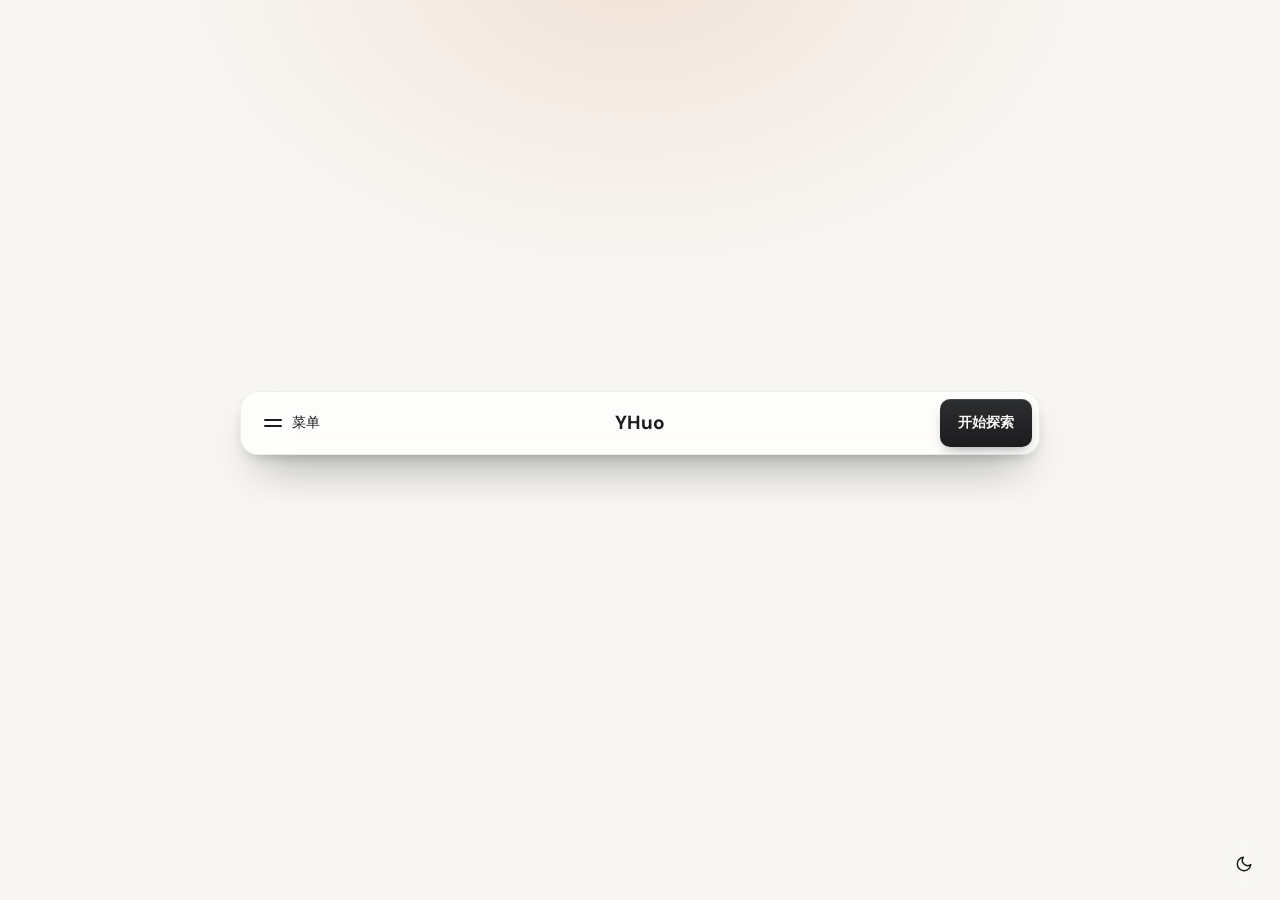
==== commit 78be3087: "「首页」进站门屏升格常驻名义首页 + 删底部提示行（站长「我要这个常驻而不是只显示一次，我的目的是当一个名义的首页」+「不要显示这种文字，点击「开始探索」进入，或从卡片直达任意页面」）——门屏从「会话" ====
--- a/index.html
+++ b/index.html
@@ -175,15 +175,17 @@
   </script>
 
   <script>
-    // 进站门屏·首帧判定（2026-10-14，八页外壳同步，坑 23）：仅「根路径整页加载 + 本会话未过门」
-    // 才打 html.gate-pending——门屏（首页 main 里的 .home-gate）从第一帧就位、真首页内容藏到门后，
+    // 进站门屏·首帧判定（2026-10-14，八页外壳同步，坑 23）：根路径整页加载且无 hash 才打
+    // html.gate-pending——门屏（首页 main 里的 .home-gate）从第一帧就位、真首页内容藏到门后，
     // 原导航/回顶钮/外观圆钮/迷你播放条/页脚同步隐藏（CSS 门控，见 site.css「进站门屏」段），
-    // 防先闪一帧原首页再被门盖住。深链（/notes/ 等分享直链）、子页刷新、会话内 pjax 回首页都不演，
-    // 点「开始探索」或卡内直达后 sessionStorage.yhuoGateDone 写旗标（与开场动画会话一次同口径）。
-    // 收场与直达都由 common.js 门屏段接管（摘 gate-pending + 摘门屏节点本体，pjax 回首页标记
-    // 随主内容区重插也不会再浮出来）；本片段只负责打类与无 JS 兜底。
+    // 防先闪一帧原首页再被门盖住。常驻名义首页（站长拍板「我要这个常驻而不是只显示一次」）：
+    // 每次根路径整页加载都演（刷新/新开标签；会话旗标 yhuoGateDone 机制随常驻语义退场）；
+    // 深链（/ 下带 hash 的锚点直达）、子页刷新不演；pjax 回首页由 common.js 门屏段
+    // __gateArm 重演整场（__gateDisarm 在离开首页时同步摘门）。
+    // 收场与直达都由 common.js 门屏段接管（摘 gate-pending + 门屏节点回仓不出局）；
+    // 本片段只负责打类与无 JS 兜底。
     try {
-      if (location.pathname === '/' && !location.hash && !sessionStorage.getItem('yhuoGateDone')) {
+      if (location.pathname === '/' && !location.hash) {
         document.documentElement.classList.add('gate-pending');
         // 无 JS 兜底：9 秒后仍没人接管（common.js 门屏段会挂 window.__gateTeardown）才摘类拆门——
         // 正常路径这段到点空跑，不会把演到一半的门屏强行拆掉。
@@ -269,10 +271,11 @@
     <!-- 顶部锚点 -->
     <div id="home"></div>
 
-    <!-- 进站门屏（2026-10-14，reactbits.dev CardNav 原生复刻）：仅本页有（不进八页外壳，坑 23 免同步）。
-         head 内联片段判定根路径+本会话未过门才打 html.gate-pending（深链/子页/会话内刷新不演）；
+    <!-- 进站门屏（2026-10-14，reactbits.dev CardNav 原生复刻；常驻名义首页）：仅本页有（不进八页外壳，坑 23 免同步）。
+         head 内联片段判定根路径+无 hash 才打 html.gate-pending（深链/子页不演；每次落到 / 都演——
+         刷新/新标签/pjax 回首页/后退前进全重演，会话旗标已退场）；
          显示时原导航/回顶/外观钮/迷你条隐藏、真首页内容藏到门后——点「开始探索」收场进首页，
-         点卡内链接直达对应页（pjax 换页时门屏随 main 换掉、gate-pending 类由 common.js 门屏段摘除）。
+         点卡内链接直达对应页（pjax 换页前 __gateDisarm 摘门、落地首页 __gateArm 重演）。
          演出/弹簧/收场全部 common.js 末尾「进站门屏」段接管；无 JS 时 9 秒兜底拆门、卡内链接照常跳转。 -->
     <section class="home-gate" id="homeGate" aria-label="站点导航">
       <nav class="gate-panel" id="gatePanel" aria-label="门屏导航">
@@ -326,7 +329,6 @@
         <span class="gt-moon" aria-hidden="true"><svg width="18" height="18" viewBox="0 0 24 24" fill="none" stroke="currentColor" stroke-width="2" stroke-linecap="round" stroke-linejoin="round"><path d="M21 12.79A9 9 0 1 1 11.21 3 7 7 0 0 0 21 12.79z"/></svg></span>
         <span class="gt-sun" aria-hidden="true"><svg width="18" height="18" viewBox="0 0 24 24" fill="none" stroke="currentColor" stroke-width="2" stroke-linecap="round" stroke-linejoin="round"><circle cx="12" cy="12" r="4"/><path d="M12 2v2M12 20v2M4.93 4.93l1.41 1.41M17.66 17.66l1.41 1.41M2 12h2M20 12h2M6.34 17.66l-1.41 1.41M19.07 4.93l-1.41 1.41"/></svg></span>
       </button>
-      <p class="gate-hint">点击「开始探索」进入，或从卡片直达任意页面</p>
     </section>
 
       <!-- Hero / 时钟区域 -->
--- a/assets/site.css
+++ b/assets/site.css
@@ -9998,11 +9998,13 @@
 
     /* =============================================================
        进站门屏（2026-10-14，reactbits.dev CardNav 原生复刻；仅首页 main 有 .home-gate）
-       门控 = html.gate-pending（head 内联片段判定：根路径 + 本会话未过门 sessionStorage.yhuoGateDone）。
+       门控 = html.gate-pending（head 内联片段判定：根路径 + 无 hash；常驻名义首页——
+       每次根路径整页加载都演，会话旗标 yhuoGateDone 已退场）。
        门开时：真首页内容藏到门后（main 里除 .home-gate 外全部 display:none）、
        原导航胶囊/回顶钮/外观圆钮/迷你播放条/页脚隐藏——防第一帧闪出原导航。
        收场（gate-out）：整层淡出，animationend 后 common.js 摘 gate-pending，
-       外壳件与真首页内容随类摘除自然回归。pjax 换页 <main> 整体被换，gate-pending 由 common.js 摘除。
+       外壳件与真首页内容随类摘除自然回归。pjax 换页 <main> 整体被换：换页前 __gateDisarm
+       同步摘类摘门、落地首页 __gateArm 原地重演（常驻语义，见 common.js 门屏段）。
        ⚠️ .home-gate 只在首页，永不进八页外壳（坑 23 免同步）；外壳件隐藏规则全部挂在
           html.gate-pending 门控类下，摘类即还原，其他页面零波及。
        ⚠️ 门屏 fixed 层在 main 之内（坑 22/28：main 有 pjax-enter 动画构成层叠上下文，
@@ -10291,14 +10293,6 @@
     html.dark .gate-theme .gt-moon { display: none; }
     html.dark .gate-theme .gt-sun { display: grid; }
 
-    .gate-hint {
-      flex: none;
-      color: var(--apple-muted-foreground);
-      font-size: 12.5px;
-      letter-spacing: 0.04em;
-      margin-top: 2vh;
-    }
-
     /* ---------- 收场（gate-out）：整层淡出，animationend 后 common.js 摘 gate-pending ---------- */
     html.gate-pending.gate-out .home-gate,
     html.gate-pending.gate-out .gate-theme {
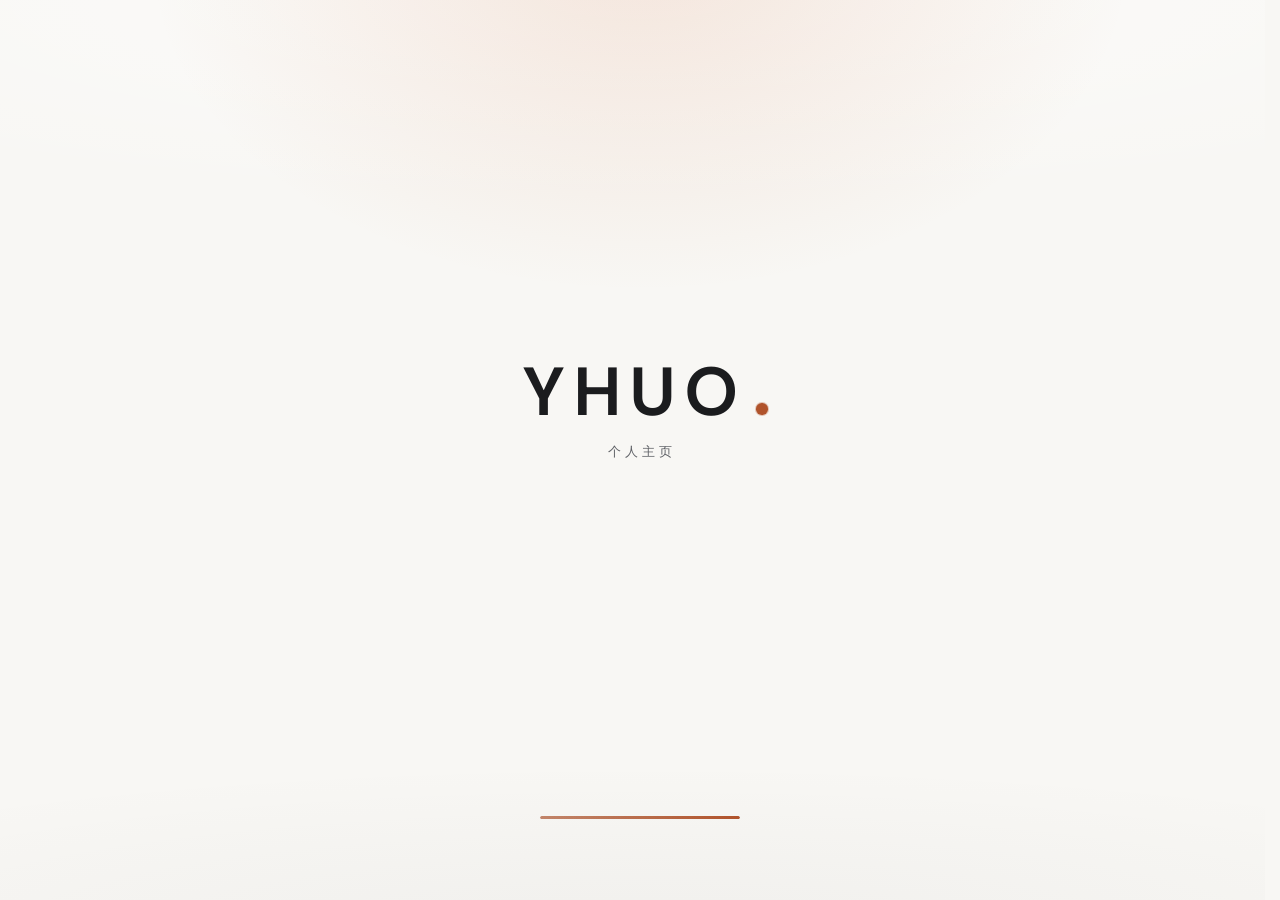
==== commit dd2905b2: "「门屏」收尾两处（站长「菜单展开后为什么还有一个开始探索，我不要这个移除」+「深浅色切换按钮在右上角但是点击为什么从左上角开始变化」）：①删展开区通栏「开始探索」——.gate-cta--wide 元" ====
--- a/index.html
+++ b/index.html
@@ -321,7 +321,6 @@
               </ul>
             </div>
           </div>
-          <a class="gate-cta--wide" id="gateCtaWide" href="/">开始探索</a>
         </div>
         <i class="gate-rim" aria-hidden="true"></i>
       </nav>
--- a/assets/site.css
+++ b/assets/site.css
@@ -2175,8 +2175,11 @@
     html.theme-vt *::before,
     html.theme-vt *::after { transition: none !important; }
 
-    /* 切换按钮独立成像：出场旋转缩小、入场反转进入（图标翻转小动效） */
-    html.theme-vt .theme-toggle { view-transition-name: theme-toggle !important; }
+    /* 切换按钮独立成像：出场旋转缩小、入场反转进入（图标翻转小动效）。
+       门屏圆钮同挂主题钮的过渡名——两者任一时刻只渲染一个（门开时顶栏 display:none、
+       门关时门屏节点已摘），不会撞名；门屏态点击的揭示动效与顶栏完全同款 */
+    html.theme-vt .theme-toggle,
+    html.theme-vt .gate-theme { view-transition-name: theme-toggle !important; }
 
     html.theme-vt::view-transition-group(theme-toggle) {
       animation: none;
@@ -10235,28 +10238,6 @@
     .gate-link:hover .gate-arrow .ga-out, .gate-link:focus-visible .gate-arrow .ga-out { transform: translate(110%, -110%); }
     .gate-link:hover .gate-arrow .ga-in, .gate-link:focus-visible .gate-arrow .ga-in { transform: translate(0, 0); }
 
-    .gate-cta--wide {
-      display: flex;
-      width: 100%;
-      height: 44px;
-      align-items: center;
-      justify-content: center;
-      border: 0;
-      border-radius: calc(var(--gp-radius) - var(--gp-inset));
-      background: var(--gp-cta);
-      box-shadow: inset 0 1px 0 rgba(255, 255, 255, 0.12), 0 6px 14px -6px rgba(0, 0, 0, 0.45);
-      color: var(--gp-cta-ink);
-      font-family: inherit;
-      font-size: inherit;
-      font-weight: 600;
-      text-decoration: none;
-      cursor: pointer;
-      outline: none;
-      transition: filter 0.2s ease;
-    }
-    .gate-cta--wide:hover { filter: brightness(1.25); }
-    .gate-cta--wide:focus-visible { outline: 2px solid color-mix(in srgb, var(--foreground) 55%, transparent); outline-offset: 2px; }
-
     /* ---------- 面板内高光描边（.gate-rim，只描 bar 段；展开段卡片自带描边） ---------- */
     .gate-rim {
       position: absolute;
@@ -10301,13 +10282,15 @@
     }
     @keyframes gateFadeOut { from { opacity: 1; } to { opacity: 0; } }
 
-    /* ---------- 窄屏（≤560px 原版 NARROW 断点）：卡片竖排、CTA 通栏移入内容区 ---------- */
+    /* ---------- 窄屏（≤560px）：卡片竖排、顶栏 CTA 居中常显 ---------- */
     @media (max-width: 560px) {
       .gate-panel { --gp-card-h: 0px; margin-top: 0; }
-      .gate-bar { grid-template-columns: auto 1fr auto; }
+      /* 1fr auto 1fr：两侧等宽轨道，中列天然精确居中（auto 1fr auto 会因两侧件宽不等偏 12px）；
+         不用绝对定位+translate——入场 WAAPI（.gate-bar > * 错峰淡入）延迟段强制 transform 会盖掉它 */
+      .gate-bar { grid-template-columns: 1fr auto 1fr; }
       .gate-logo { grid-column: 1; grid-row: 1; justify-self: start; padding-left: 14px; }
       .gate-menu { grid-column: 3; grid-row: 1; justify-self: end; }
-      .gate-cta { display: none; } /* CTA 由内容区通栏 .gate-cta--wide 接管（原版 narrow 同构） */
+      .gate-cta { grid-column: 2; grid-row: 1; justify-self: center; } /* 通栏 CTA 已撤（站长「移除」），顶栏 CTA 居中接管（手机上保进站入口） */
       .gate-cards { flex-direction: column; }
       .gate-card { flex: none; min-height: 0; gap: 10px; padding: 14px 14px 12px; }
       .gate-links { flex-direction: row; flex-wrap: wrap; gap: 2px 16px; }
@@ -10324,7 +10307,7 @@
     html[data-accent='crt'] .gate-panel, html[data-accent='oldbook'] .gate-panel,
     html[data-accent='win98'] .gate-card, html[data-accent='portal'] .gate-card,
     html[data-accent='crt'] .gate-card, html[data-accent='oldbook'] .gate-card,
-    html[data-accent='win98'] .gate-cta, html[data-accent='win98'] .gate-cta--wide,
+    html[data-accent='win98'] .gate-cta,
     html[data-accent='win98'] .gate-menu { border-radius: 0; }
     html[data-accent='win98'] .gate-panel {
       background: #d4d0c8;
